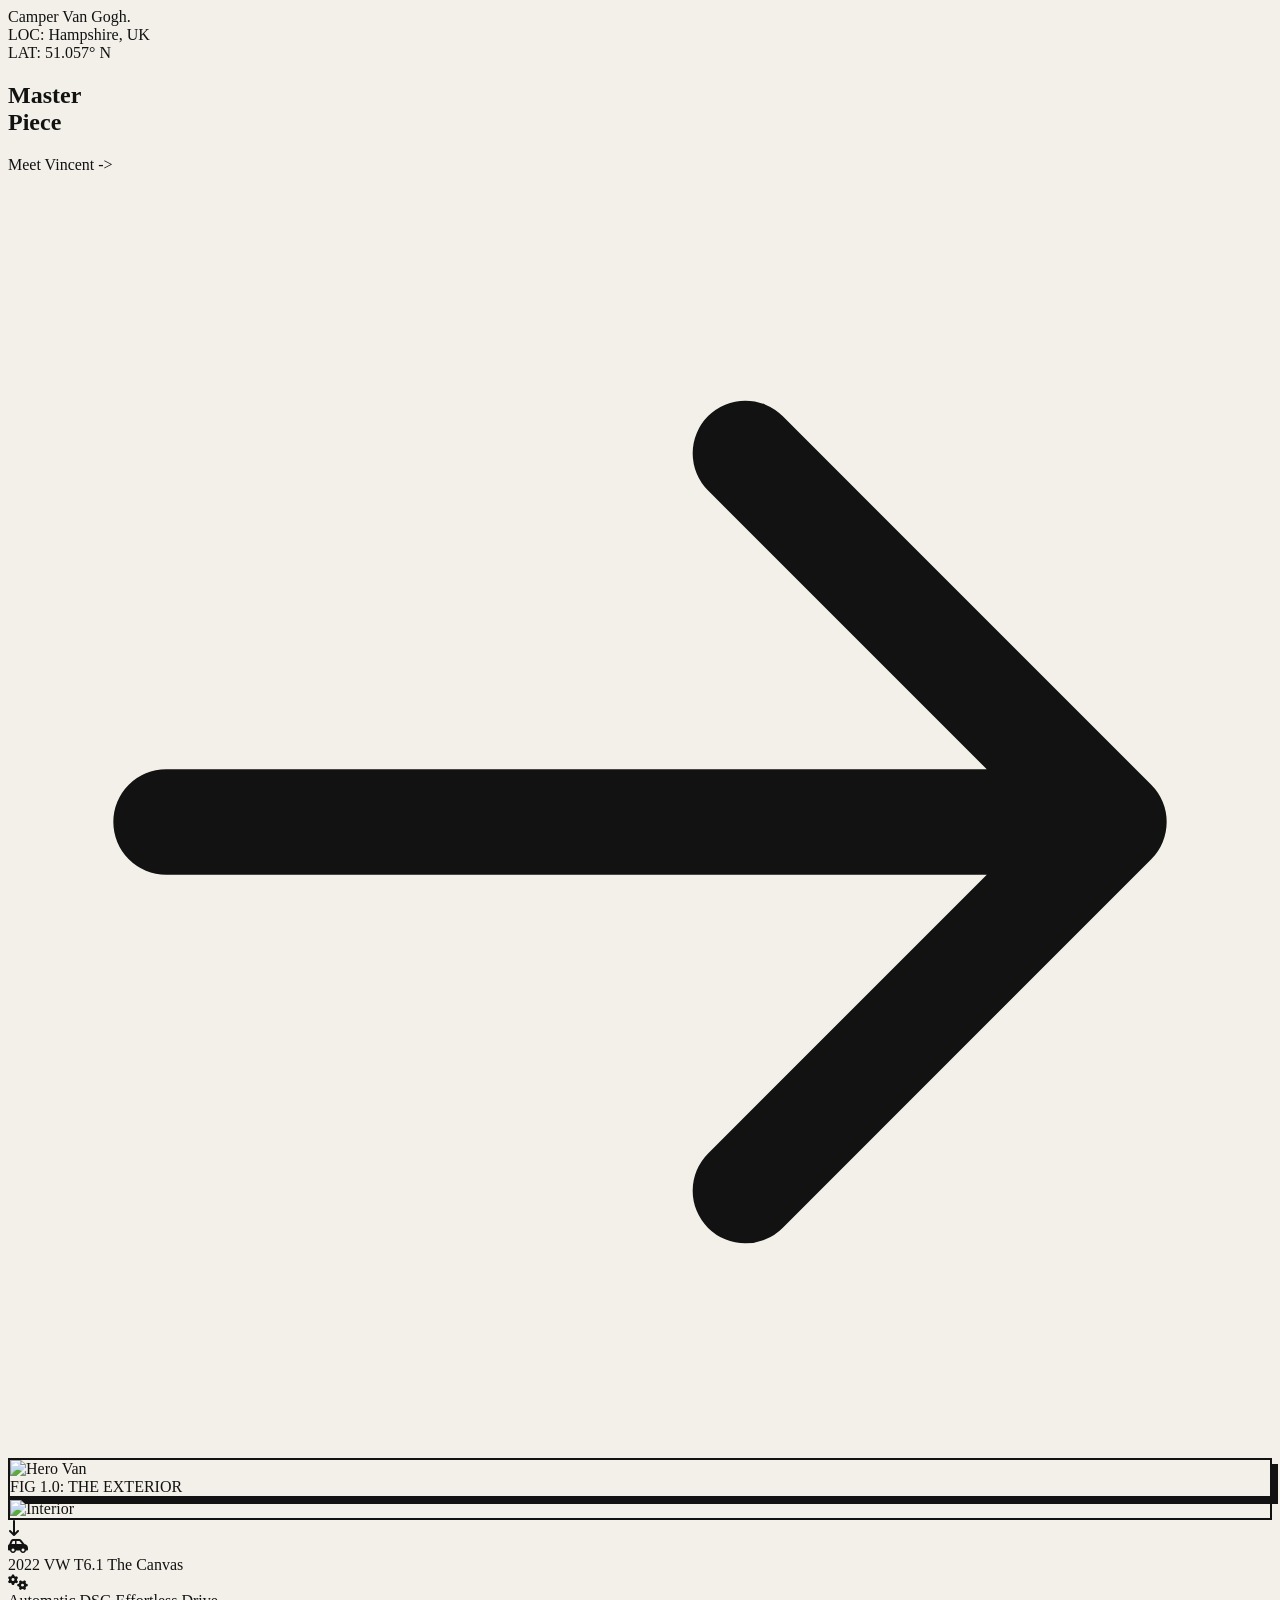
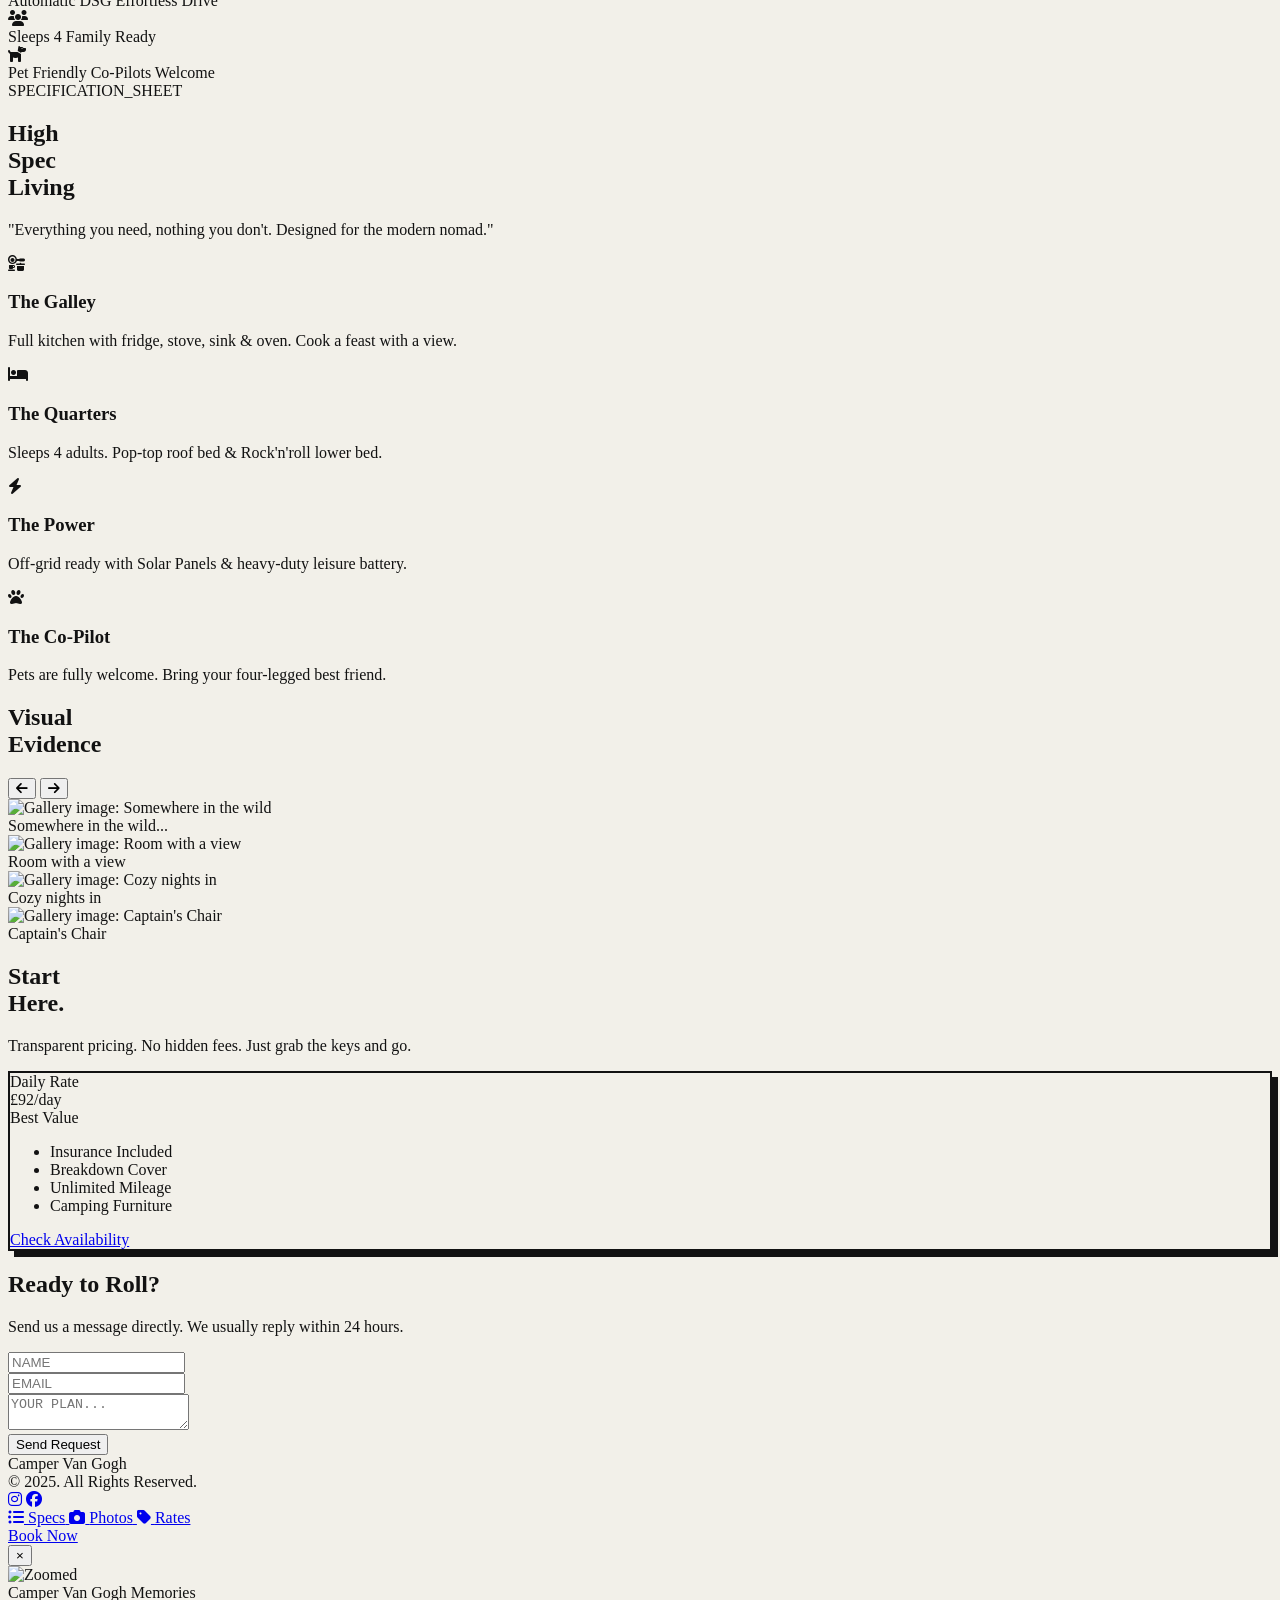
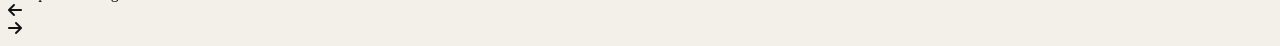
==== index.html @ c9d54426 "Add files via upload" ====
<!DOCTYPE html>
<html lang="en">

<head>
    <meta charset="UTF-8">
    <meta name="viewport" content="width=device-width, initial-scale=1.0">
    <title>Camper Van Gogh | The Art Journal</title>
    <meta name="description"
        content="Hire Vincent, a premium 2022 VW T6.1 Campervan. A masterpiece of engineering and design.">

    <!-- Security Headers -->
    <meta http-equiv="Content-Security-Policy"
        content="default-src 'self'; script-src 'self' 'unsafe-inline' https://cdn.tailwindcss.com https://formspree.io; style-src 'self' 'unsafe-inline' https://fonts.googleapis.com https://cdnjs.cloudflare.com; img-src 'self' https://res.cloudinary.com data:; font-src 'self' https://fonts.gstatic.com https://cdnjs.cloudflare.com; connect-src 'self' https://formspree.io;">
    <meta http-equiv="X-Frame-Options" content="DENY">
    <meta http-equiv="X-Content-Type-Options" content="nosniff">
    <meta http-equiv="X-XSS-Protection" content="1; mode=block">
    <meta name="referrer" content="strict-origin-when-cross-origin">

    <!-- Resource Hints for Performance -->
    <link rel="preconnect" href="https://fonts.googleapis.com">
    <link rel="preconnect" href="https://fonts.gstatic.com" crossorigin>
    <link rel="preconnect" href="https://cdnjs.cloudflare.com">
    <link rel="preconnect" href="https://res.cloudinary.com">
    <link rel="dns-prefetch" href="https://cdn.tailwindcss.com">

    <!-- Preload Critical Resources -->
    <link rel="preload" as="image"
        href="https://res.cloudinary.com/hqxyevlf6/image/upload/c_fill,f_auto,h_1080,q_auto,w_1080/ce2qm9hxq9v4eazoptfr.jpg">

    <!-- Tailwind CSS -->
    <script src="https://cdn.tailwindcss.com"></script>

    <!-- Font Awesome -->
    <link rel="stylesheet" href="https://cdnjs.cloudflare.com/ajax/libs/font-awesome/6.4.0/css/all.min.css">

    <!-- Google Fonts with display=swap for faster rendering -->
    <link
        href="https://fonts.googleapis.com/css2?family=Anton&family=Inter:wght@300;400;500;600&family=Caveat:wght@400;700&display=swap"
        rel="stylesheet">

    <script>
        tailwind.config = {
            theme: {
                extend: {
                    colors: {
                        'paper': '#F2F0E9',      /* Bone / Art Paper */
                        'ink': '#121212',        /* Deep Black */
                        'pop': '#FF5733',        /* Vibrant Orange/Red Accent */
                        'canvas': '#E6E2D6',     /* Darker Paper */
                    },
                    fontFamily: {
                        'headline': ['"Anton"', 'sans-serif'],
                        'body': ['"Inter"', 'sans-serif'],
                        'hand': ['"Caveat"', 'cursive'],
                    },
                    spacing: {
                        '128': '32rem',
                    },
                    rotate: {
                        '3': '3deg',
                        '-3': '-3deg',
                    }
                }
            }
        }
    </script>

    <style>
        body {
            background-color: #F2F0E9;
            color: #121212;
            cursor: crosshair;
            /* Artistic feel */
        }

        /* Brutalist Borders */
        .brutal-border {
            border: 2px solid #121212;
        }

        .brutal-border-t {
            border-top: 2px solid #121212;
        }

        .brutal-border-b {
            border-bottom: 2px solid #121212;
        }

        .brutal-border-r {
            border-right: 2px solid #121212;
        }

        /* Hard Shadows */
        .hard-shadow {
            box-shadow: 6px 6px 0px 0px #121212;
        }

        .hard-shadow-hover:hover {
            box-shadow: 2px 2px 0px 0px #121212;
            transform: translate(4px, 4px);
        }

        /* Hide Scrollbar but allow scrolling */
        .no-scrollbar::-webkit-scrollbar {
            display: none;
        }

        .no-scrollbar {
            -ms-overflow-style: none;
            scrollbar-width: none;
        }
    </style>
</head>

<body class="font-body selection:bg-pop selection:text-white pb-24 md:pb-0">

    <!-- Top Bar: Minimal Logo & Status -->
    <header
        class="fixed top-0 w-full z-40 px-6 py-4 flex justify-between items-center mix-blend-difference text-white pointer-events-none">
        <div class="font-headline uppercase tracking-widest text-xl pointer-events-auto">
            Camper Van Gogh<span class="text-pop">.</span>
        </div>
        <div class="font-mono text-xs hidden md:block opacity-60">
            LOC: Hampshire, UK <br>
            LAT: 51.057° N
        </div>
    </header>

    <!-- Main Wrapper for Content -->
    <main class="w-full relative">

        <!-- SECTION 1: The Collage Hero -->
        <section class="min-h-screen relative pt-24 px-4 md:px-12 flex flex-col justify-center overflow-hidden">

            <!-- Giant Typography Layer -->
            <h1
                class="font-headline text-[15vw] leading-[0.8] text-ink uppercase mix-blend-multiply z-10 pointer-events-none">
                Master<br>
                <span class="ml-[10vw]">Piece</span>
            </h1>

            <!-- Handwriting Annotation -->
            <div class="absolute top-[20%] right-[10%] z-30 transform rotate-6 hidden md:block">
                <p class="font-hand text-3xl text-pop font-bold"> Meet Vincent -> </p>
                <svg class="w-12 h-12 text-pop transform rotate-90" fill="none" stroke="currentColor"
                    viewBox="0 0 24 24">
                    <path stroke-linecap="round" stroke-linejoin="round" stroke-width="2" d="M14 5l7 7m0 0l-7 7m7-7H3">
                    </path>
                </svg>
            </div>

            <!-- Image Layer: Asymmetrical Collage -->
            <div
                class="absolute top-1/2 left-1/2 transform -translate-x-1/2 -translate-y-1/2 w-full max-w-6xl h-full z-0 flex items-center justify-center pointer-events-none">
                <!-- Main Cutout (Simulated) -->
                <div
                    class="relative w-[80vw] md:w-[40vw] aspect-[4/5] md:aspect-square bg-gray-200 brutal-border hard-shadow transform -rotate-3 transition duration-700 hover:rotate-0 hover:scale-105 pointer-events-auto">
                    <img src="https://res.cloudinary.com/hqxyevlf6/image/upload/c_fill,f_auto,h_1080,q_auto,w_1080/ce2qm9hxq9v4eazoptfr.jpg"
                        class="w-full h-full object-cover" alt="Hero Van" loading="eager">
                    <div class="absolute bottom-4 left-4 bg-white px-3 py-1 font-mono text-xs border border-black">FIG
                        1.0: THE EXTERIOR</div>
                </div>

                <!-- Secondary Image (Floating) -->
                <div
                    class="absolute bottom-[10%] right-[5%] w-48 md:w-64 aspect-video bg-gray-200 brutal-border transform rotate-6 hidden md:block pointer-events-auto hover:rotate-12 transition">
                    <img src="https://res.cloudinary.com/hqxyevlf6/image/upload/c_fill,f_auto,h_400,q_auto,w_600/vymhy8v9wbox8t9ludyy.jpg"
                        class="w-full h-full object-cover grayscale hover:grayscale-0 transition" alt="Interior"
                        loading="eager">
                </div>
            </div>

            <!-- Scroll Indicator -->
            <div class="absolute bottom-32 md:bottom-12 left-6 animate-bounce">
                <i class="fa-solid fa-arrow-down-long text-3xl"></i>
            </div>
        </section>

        <!-- NEW SECTION: Key Data Points (Static, Replacing Marquee) -->
        <section class="bg-canvas border-t-2 border-b-2 border-ink py-8 px-4 md:px-12">
            <div class="max-w-7xl mx-auto flex flex-wrap justify-between items-center gap-6">

                <div class="flex items-center gap-3">
                    <i class="fa-solid fa-car-side text-2xl text-pop"></i>
                    <div class="font-mono text-sm">
                        <span class="block font-bold">2022 VW T6.1</span>
                        <span class="text-xs text-gray-600">The Canvas</span>
                    </div>
                </div>

                <div class="flex items-center gap-3">
                    <i class="fa-solid fa-gears text-2xl text-pop"></i>
                    <div class="font-mono text-sm">
                        <span class="block font-bold">Automatic DSG</span>
                        <span class="text-xs text-gray-600">Effortless Drive</span>
                    </div>
                </div>

                <div class="flex items-center gap-3">
                    <i class="fa-solid fa-users text-2xl text-pop"></i>
                    <div class="font-mono text-sm">
                        <span class="block font-bold">Sleeps 4</span>
                        <span class="text-xs text-gray-600">Family Ready</span>
                    </div>
                </div>

                <div class="flex items-center gap-3">
                    <i class="fa-solid fa-dog text-2xl text-pop"></i>
                    <div class="font-mono text-sm">
                        <span class="block font-bold">Pet Friendly</span>
                        <span class="text-xs text-gray-600">Co-Pilots Welcome</span>
                    </div>
                </div>

            </div>
        </section>

        <!-- SECTION 3: The "Spec Sheet" (Grid Layout) -->
        <section id="specs" class="bg-paper py-20 px-4 md:px-12 border-b-2 border-ink">
            <div class="grid grid-cols-1 md:grid-cols-12 gap-0 md:gap-px bg-ink border-2 border-ink">

                <!-- Title Block -->
                <div class="col-span-1 md:col-span-4 bg-paper p-8 md:p-12 flex flex-col justify-between min-h-[400px]">
                    <div>
                        <span class="font-mono text-xs bg-ink text-white px-2 py-1">SPECIFICATION_SHEET</span>
                        <h2 class="font-headline text-6xl mt-6 uppercase leading-none">High<br>Spec<br>Living</h2>
                    </div>
                    <p class="font-hand text-2xl mt-8">"Everything you need, nothing you don't. Designed for the modern
                        nomad."</p>
                </div>

                <!-- Feature Grid -->
                <div class="col-span-1 md:col-span-8 bg-paper grid grid-cols-2 md:grid-cols-2">
                    <!-- Item -->
                    <div class="border-b md:border-b-0 md:border-r border-ink p-8 hover:bg-canvas transition group">
                        <i class="fa-solid fa-kitchen-set text-4xl mb-4 group-hover:text-pop transition"></i>
                        <h3 class="font-bold text-xl uppercase mb-2">The Galley</h3>
                        <p class="text-sm opacity-80 font-mono">Full kitchen with fridge, stove, sink & oven. Cook a
                            feast with a view.</p>
                    </div>
                    <!-- Item -->
                    <div class="border-b md:border-b-0 border-ink p-8 hover:bg-canvas transition group">
                        <i class="fa-solid fa-bed text-4xl mb-4 group-hover:text-pop transition"></i>
                        <h3 class="font-bold text-xl uppercase mb-2">The Quarters</h3>
                        <p class="text-sm opacity-80 font-mono">Sleeps 4 adults. Pop-top roof bed & Rock'n'roll lower
                            bed.</p>
                    </div>
                    <!-- Item -->
                    <div
                        class="border-b md:border-b-0 md:border-t md:border-r border-ink p-8 hover:bg-canvas transition group">
                        <i class="fa-solid fa-bolt text-4xl mb-4 group-hover:text-pop transition"></i>
                        <h3 class="font-bold text-xl uppercase mb-2">The Power</h3>
                        <p class="text-sm opacity-80 font-mono">Off-grid ready with Solar Panels & heavy-duty leisure
                            battery.</p>
                    </div>
                    <!-- Item -->
                    <div class="md:border-t border-ink p-8 hover:bg-canvas transition group">
                        <i class="fa-solid fa-paw text-4xl mb-4 group-hover:text-pop transition"></i>
                        <h3 class="font-bold text-xl uppercase mb-2">The Co-Pilot</h3>
                        <p class="text-sm opacity-80 font-mono">Pets are fully welcome. Bring your four-legged best
                            friend.</p>
                    </div>
                </div>
            </div>
        </section>

        <!-- SECTION 4: The Gallery Strip -->
        <section id="gallery" class="py-20 overflow-hidden bg-canvas">
            <div class="px-6 mb-12 flex items-end justify-between">
                <h2 class="font-headline text-5xl md:text-7xl uppercase text-ink">Visual<br>Evidence</h2>
                <div class="hidden md:flex gap-4">
                    <button id="scroll-left"
                        class="w-12 h-12 border-2 border-ink flex items-center justify-center hover:bg-ink hover:text-white transition"><i
                            class="fa-solid fa-arrow-left"></i></button>
                    <button id="scroll-right"
                        class="w-12 h-12 border-2 border-ink flex items-center justify-center hover:bg-ink hover:text-white transition"><i
                            class="fa-solid fa-arrow-right"></i></button>
                </div>
            </div>

            <!-- Horizontal Scroll Container -->
            <div id="gallery-track"
                class="flex gap-8 px-6 md:px-12 overflow-x-auto no-scrollbar pb-12 snap-x snap-mandatory">

                <!-- Polaroid 1 -->
                <div class="flex-shrink-0 snap-center relative group cursor-pointer" onclick="openLightbox(0)"
                    role="button" tabindex="0"
                    onkeydown="if(event.key === 'Enter' || event.key === ' ') openLightbox(0)">
                    <div
                        class="w-[300px] md:w-[400px] bg-white p-4 pb-12 shadow-xl transform -rotate-2 group-hover:rotate-0 transition duration-300 border border-gray-200">
                        <div class="w-full aspect-[4/3] bg-gray-100 overflow-hidden mb-4 border border-black">
                            <img src="https://res.cloudinary.com/hqxyevlf6/image/upload/c_fill,f_auto,h_600,q_auto,w_800/ayjr1cqkmhumsmsaqkpr.jpg"
                                class="w-full h-full object-cover gallery-img" data-index="0" loading="lazy"
                                alt="Gallery image: Somewhere in the wild">
                        </div>
                        <div class="font-hand text-2xl text-ink">Somewhere in the wild...</div>
                        <!-- Tape Effect -->
                        <div
                            class="absolute -top-3 left-1/2 -translate-x-1/2 w-32 h-8 bg-yellow-100 opacity-80 rotate-1 shadow-sm">
                        </div>
                    </div>
                </div>

                <!-- Polaroid 2 -->
                <div class="flex-shrink-0 snap-center relative group cursor-pointer" onclick="openLightbox(1)"
                    role="button" tabindex="0"
                    onkeydown="if(event.key === 'Enter' || event.key === ' ') openLightbox(1)">
                    <div
                        class="w-[300px] md:w-[400px] bg-white p-4 pb-12 shadow-xl transform rotate-1 group-hover:rotate-0 transition duration-300 border border-gray-200">
                        <div class="w-full aspect-[4/3] bg-gray-100 overflow-hidden mb-4 border border-black">
                            <img src="https://res.cloudinary.com/hqxyevlf6/image/upload/c_fill,f_auto,h_600,q_auto,w_800/tvtojdnj3kclqrteqmxa.jpg"
                                class="w-full h-full object-cover gallery-img" data-index="1" loading="lazy"
                                alt="Gallery image: Room with a view">
                        </div>
                        <div class="font-hand text-2xl text-ink">Room with a view</div>
                        <!-- Tape Effect -->
                        <div
                            class="absolute -top-3 left-1/2 -translate-x-1/2 w-32 h-8 bg-yellow-100 opacity-80 -rotate-2 shadow-sm">
                        </div>
                    </div>
                </div>

                <!-- Polaroid 3 -->
                <div class="flex-shrink-0 snap-center relative group cursor-pointer" onclick="openLightbox(2)"
                    role="button" tabindex="0"
                    onkeydown="if(event.key === 'Enter' || event.key === ' ') openLightbox(2)">
                    <div
                        class="w-[300px] md:w-[400px] bg-white p-4 pb-12 shadow-xl transform -rotate-3 group-hover:rotate-0 transition duration-300 border border-gray-200">
                        <div class="w-full aspect-[4/3] bg-gray-100 overflow-hidden mb-4 border border-black">
                            <img src="https://res.cloudinary.com/hqxyevlf6/image/upload/c_fill,f_auto,h_600,q_auto,w_800/ge39omnrfj2z84smc4qe.jpg"
                                class="w-full h-full object-cover gallery-img" data-index="2" loading="lazy"
                                alt="Gallery image: Cozy nights in">
                        </div>
                        <div class="font-hand text-2xl text-ink">Cozy nights in</div>
                        <!-- Tape Effect -->
                        <div
                            class="absolute -top-3 left-1/2 -translate-x-1/2 w-32 h-8 bg-yellow-100 opacity-80 rotate-1 shadow-sm">
                        </div>
                    </div>
                </div>

                <!-- Polaroid 4 -->
                <div class="flex-shrink-0 snap-center relative group cursor-pointer" onclick="openLightbox(3)"
                    role="button" tabindex="0"
                    onkeydown="if(event.key === 'Enter' || event.key === ' ') openLightbox(3)">
                    <div
                        class="w-[300px] md:w-[400px] bg-white p-4 pb-12 shadow-xl transform rotate-2 group-hover:rotate-0 transition duration-300 border border-gray-200">
                        <div class="w-full aspect-[4/3] bg-gray-100 overflow-hidden mb-4 border border-black">
                            <img src="https://res.cloudinary.com/hqxyevlf6/image/upload/c_fill,f_auto,h_600,q_auto,w_800/uwl6c0um558crscxpsw5.jpg"
                                class="w-full h-full object-cover gallery-img" data-index="3" loading="lazy"
                                alt="Gallery image: Captain's Chair">
                        </div>
                        <div class="font-hand text-2xl text-ink">Captain's Chair</div>
                        <!-- Tape Effect -->
                        <div
                            class="absolute -top-3 left-1/2 -translate-x-1/2 w-32 h-8 bg-yellow-100 opacity-80 -rotate-1 shadow-sm">
                        </div>
                    </div>
                </div>
            </div>
        </section>

        <!-- SECTION 5: Brutalist Pricing -->
        <section id="rates" class="py-20 px-4 md:px-12 bg-pop text-white relative">
            <!-- Background Pattern -->
            <div class="absolute inset-0 opacity-10"
                style="background-image: radial-gradient(#000 1px, transparent 1px); background-size: 20px 20px;"></div>

            <div class="relative z-10 grid grid-cols-1 md:grid-cols-2 gap-12 items-center">
                <div>
                    <h2 class="font-headline text-8xl leading-none mb-6">Start<br>Here.</h2>
                    <p class="text-xl md:text-2xl font-bold max-w-md">Transparent pricing. No hidden fees. Just grab the
                        keys and go.</p>
                </div>

                <div class="bg-paper text-ink p-8 brutal-border hard-shadow transform -rotate-1">
                    <div class="flex justify-between items-start border-b-2 border-ink pb-6 mb-6">
                        <div>
                            <div class="uppercase font-bold tracking-widest text-xs mb-1">Daily Rate</div>
                            <div class="font-headline text-6xl">£92<span
                                    class="text-lg font-body font-normal text-gray-500">/day</span></div>
                        </div>
                        <div class="bg-pop text-white px-3 py-1 font-bold text-xs uppercase transform rotate-3">Best
                            Value</div>
                    </div>

                    <ul class="space-y-4 font-mono text-sm mb-8">
                        <li class="flex items-center gap-3">
                            <div class="w-4 h-4 bg-ink"></div> Insurance Included
                        </li>
                        <li class="flex items-center gap-3">
                            <div class="w-4 h-4 bg-ink"></div> Breakdown Cover
                        </li>
                        <li class="flex items-center gap-3">
                            <div class="w-4 h-4 bg-ink"></div> Unlimited Mileage
                        </li>
                        <li class="flex items-center gap-3">
                            <div class="w-4 h-4 bg-ink"></div> Camping Furniture
                        </li>
                    </ul>

                    <a href="booking.html"
                        class="block w-full bg-ink text-white text-center py-4 font-bold uppercase tracking-widest hover:bg-pop transition border-2 border-ink">Check
                        Availability</a>
                </div>
            </div>
        </section>

        <!-- SECTION 6: Contact Footer -->
        <footer id="contact" class="bg-ink text-white pt-20 pb-32 px-4 md:px-12">
            <div class="flex flex-col md:flex-row justify-between gap-12">
                <div class="max-w-xl">
                    <h2 class="font-headline text-5xl mb-6">Ready to Roll?</h2>
                    <p class="font-mono text-gray-400 mb-8">Send us a message directly. We usually reply within 24
                        hours.</p>

                    <form action="https://formspree.io/f/mkojwddd" method="POST" class="space-y-4">
                        <div class="grid grid-cols-2 gap-4">
                            <div>
                                <label for="contact-name" class="sr-only">Name</label>
                                <input id="contact-name" type="text" name="name" placeholder="NAME"
                                    class="w-full bg-transparent border-b border-gray-600 py-3 focus:outline-none focus:border-pop transition font-mono">
                            </div>
                            <div>
                                <label for="contact-email" class="sr-only">Email</label>
                                <input id="contact-email" type="email" name="email" placeholder="EMAIL"
                                    class="w-full bg-transparent border-b border-gray-600 py-3 focus:outline-none focus:border-pop transition font-mono">
                            </div>
                        </div>
                        <div>
                            <label for="contact-message" class="sr-only">Message</label>
                            <textarea id="contact-message" name="message" rows="2" placeholder="YOUR PLAN..."
                                class="w-full bg-transparent border-b border-gray-600 py-3 focus:outline-none focus:border-pop transition font-mono"></textarea>
                        </div>

                        <!-- Honeypot for spam protection -->
                        <input type="text" name="_gotcha" style="display:none" tabindex="-1" autocomplete="off">

                        <button type="submit"
                            class="mt-4 px-8 py-3 border border-white hover:bg-white hover:text-ink transition uppercase font-bold text-sm tracking-widest">Send
                            Request</button>
                    </form>
                </div>

                <div class="text-right flex flex-col justify-end">
                    <div class="font-headline text-2xl mb-2">Camper Van Gogh</div>
                    <div class="font-mono text-xs text-gray-500">© 2025. All Rights Reserved.</div>
                    <div class="flex justify-end gap-4 mt-4 text-2xl">
                        <a href="https://www.instagram.com/camper.van.gogh/?igsh=ZmthdWhucmFqYzR5&utm_source=qr"
                            class="hover:text-pop transition"><i class="fa-brands fa-instagram"></i></a>
                        <a href="https://www.instagram.com/camper.van.gogh/?igsh=ZmthdWhucmFqYzR5&utm_source=qr"
                            class="hover:text-pop transition"><i class="fa-brands fa-facebook"></i></a>
                    </div>
                </div>
            </div>
        </footer>

    </main>

    <!-- Bottom Navigation Bar (Dock Style) -->
    <nav
        class="fixed bottom-0 left-0 w-full z-50 px-4 pb-4 pt-4 bg-gradient-to-t from-paper via-paper to-transparent md:bg-none">
        <div
            class="max-w-4xl mx-auto bg-ink text-white rounded-full px-2 py-2 flex justify-between items-center shadow-2xl border border-gray-800">
            <!-- Nav Items -->
            <div class="flex gap-1">
                <a href="#specs"
                    class="px-5 py-3 rounded-full hover:bg-white/10 transition text-sm font-bold uppercase tracking-wider flex items-center gap-2">
                    <i class="fa-solid fa-list-ul text-pop"></i> <span class="hidden sm:inline">Specs</span>
                </a>
                <a href="gallery.html"
                    class="px-5 py-3 rounded-full hover:bg-white/10 transition text-sm font-bold uppercase tracking-wider flex items-center gap-2">
                    <i class="fa-solid fa-camera text-pop"></i> <span class="hidden sm:inline">Photos</span>
                </a>
                <a href="#rates"
                    class="px-5 py-3 rounded-full hover:bg-white/10 transition text-sm font-bold uppercase tracking-wider flex items-center gap-2">
                    <i class="fa-solid fa-tag text-pop"></i> <span class="hidden sm:inline">Rates</span>
                </a>
            </div>

            <!-- CTA -->
            <a href="booking.html"
                class="bg-white text-ink px-6 py-3 rounded-full font-bold uppercase text-sm hover:bg-pop hover:text-white transition shadow-lg transform hover:-translate-y-1">
                Book Now
            </a>
        </div>
    </nav>

    <!-- Lightbox Modal -->
    <div id="lightbox-modal"
        class="fixed inset-0 z-[100] hidden items-center justify-center bg-paper/95 p-4 transition-all opacity-0">
        <button id="lightbox-close"
            class="absolute top-6 right-6 text-ink text-5xl hover:text-pop transition font-headline z-50">&times;</button>

        <div class="relative max-w-5xl w-full p-4 bg-white shadow-2xl border-4 border-ink transform rotate-1">
            <img id="lightbox-img" src="" alt="Zoomed"
                class="w-full h-auto max-h-[80vh] object-contain border border-gray-200">
            <div class="absolute -bottom-12 left-0 w-full text-center font-hand text-3xl text-ink">Camper Van Gogh
                Memories</div>
        </div>

        <!-- Navigation Areas (Invisible but clickable) -->
        <div class="absolute inset-y-0 left-0 w-1/4 cursor-pointer z-10 flex items-center justify-start pl-4 group"
            onclick="prevImage(event)">
            <div class="bg-ink text-white p-4 rounded-full opacity-0 group-hover:opacity-100 transition"><i
                    class="fa-solid fa-arrow-left"></i></div>
        </div>
        <div class="absolute inset-y-0 right-0 w-1/4 cursor-pointer z-10 flex items-center justify-end pr-4 group"
            onclick="nextImage(event)">
            <div class="bg-ink text-white p-4 rounded-full opacity-0 group-hover:opacity-100 transition"><i
                    class="fa-solid fa-arrow-right"></i></div>
        </div>
    </div>

    <script>
        // --- Gallery Horizontal Scroll Buttons ---
        const galleryTrack = document.getElementById('gallery-track');
        document.getElementById('scroll-left').addEventListener('click', () => {
            galleryTrack.scrollBy({ left: -400, behavior: 'smooth' });
        });
        document.getElementById('scroll-right').addEventListener('click', () => {
            galleryTrack.scrollBy({ left: 400, behavior: 'smooth' });
        });

        // --- Lightbox Logic ---
        const modal = document.getElementById('lightbox-modal');
        const modalImg = document.getElementById('lightbox-img');
        const galleryImgs = document.querySelectorAll('.gallery-img');
        let currentIndex = 0;

        function openLightbox(index) {
            currentIndex = index;
            modalImg.src = galleryImgs[index].src;
            modal.classList.remove('hidden');
            setTimeout(() => modal.classList.remove('opacity-0'), 10);
            document.body.style.overflow = 'hidden';
        }

        function closeLightbox(e) {
            if (e) e.stopPropagation();
            modal.classList.add('opacity-0');
            setTimeout(() => {
                modal.classList.add('hidden');
                document.body.style.overflow = '';
            }, 300);
        }

        function nextImage(e) { if (e) e.stopPropagation(); currentIndex = (currentIndex + 1) % galleryImgs.length; modalImg.src = galleryImgs[currentIndex].src; }
        function prevImage(e) { if (e) e.stopPropagation(); currentIndex = (currentIndex - 1 + galleryImgs.length) % galleryImgs.length; modalImg.src = galleryImgs[currentIndex].src; }

        // Attach global functions for HTML onclick attributes
        window.openLightbox = openLightbox;
        window.nextImage = nextImage;
        window.prevImage = prevImage;

        document.getElementById('lightbox-close').addEventListener('click', closeLightbox);

        // Keyboard Nav
        document.addEventListener('keydown', (e) => {
            if (modal.classList.contains('hidden')) return;
            if (e.key === 'Escape') closeLightbox();
            if (e.key === 'ArrowRight') nextImage();
            if (e.key === 'ArrowLeft') prevImage();
        });
    </script>
</body>

</html>
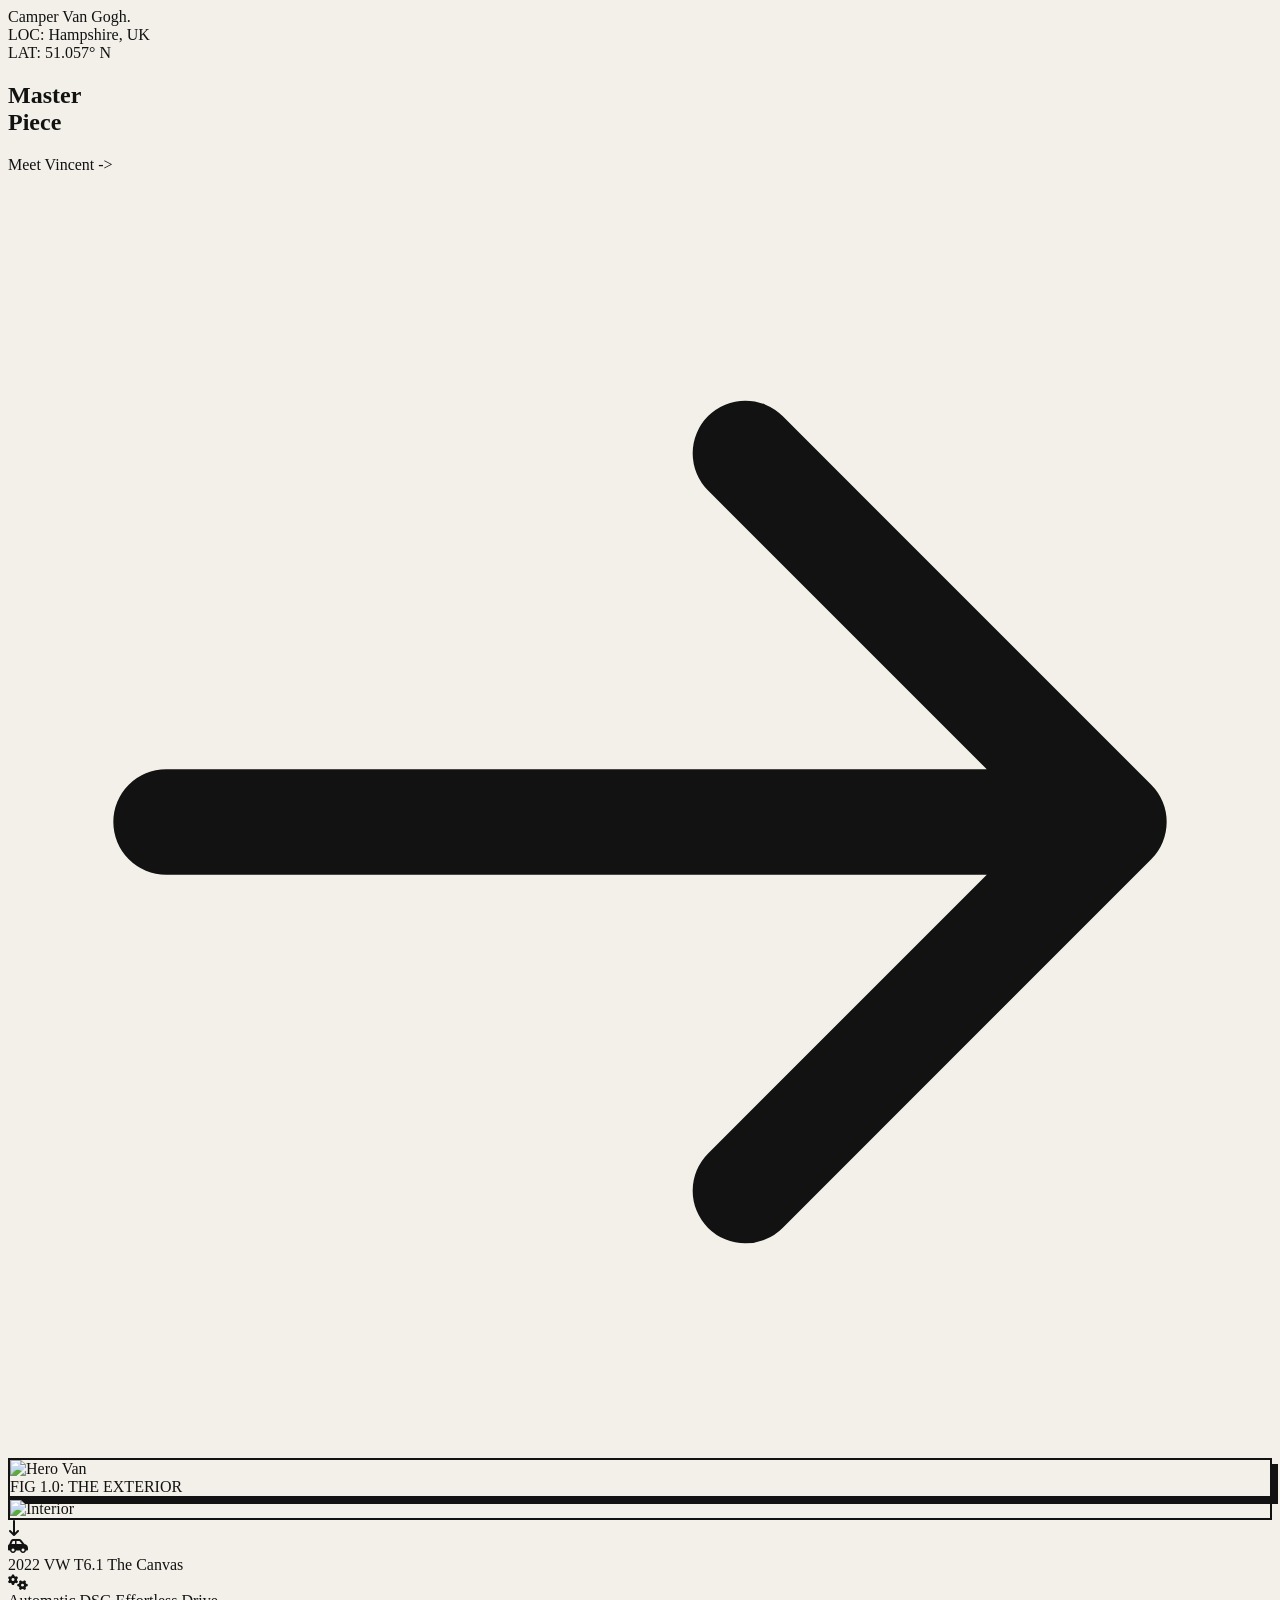
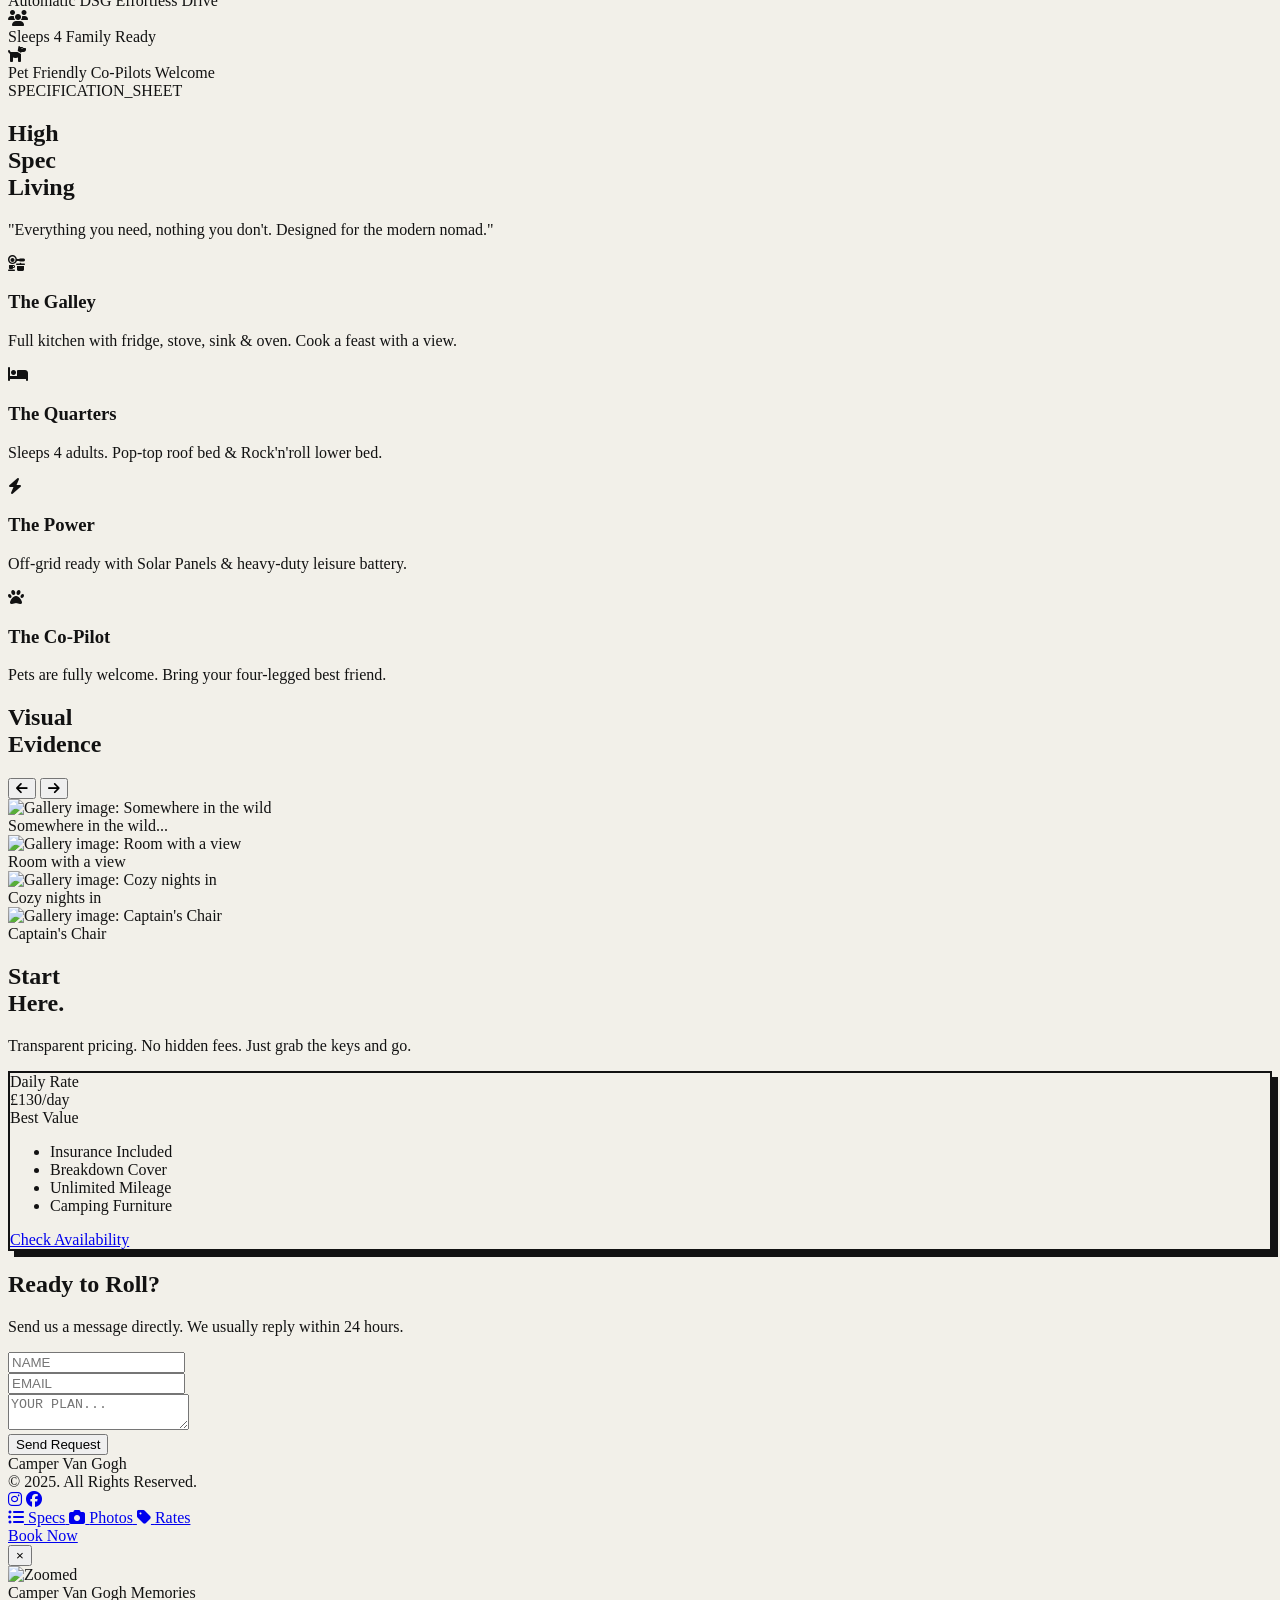
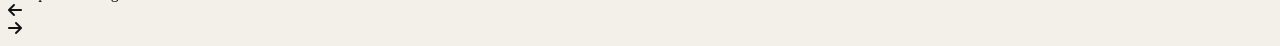
==== commit 2bf7c997: "Add files via upload" ====
--- a/index.html
+++ b/index.html
@@ -377,7 +377,7 @@
                     <div class="flex justify-between items-start border-b-2 border-ink pb-6 mb-6">
                         <div>
                             <div class="uppercase font-bold tracking-widest text-xs mb-1">Daily Rate</div>
-                            <div class="font-headline text-6xl">£92<span
+                            <div class="font-headline text-6xl">£130<span
                                     class="text-lg font-body font-normal text-gray-500">/day</span></div>
                         </div>
                         <div class="bg-pop text-white px-3 py-1 font-bold text-xs uppercase transform rotate-3">Best
@@ -563,6 +563,7 @@
             if (e.key === 'ArrowLeft') prevImage();
         });
     </script>
+    <script src="whatsapp-widget.js"></script>
 </body>
 
 </html>
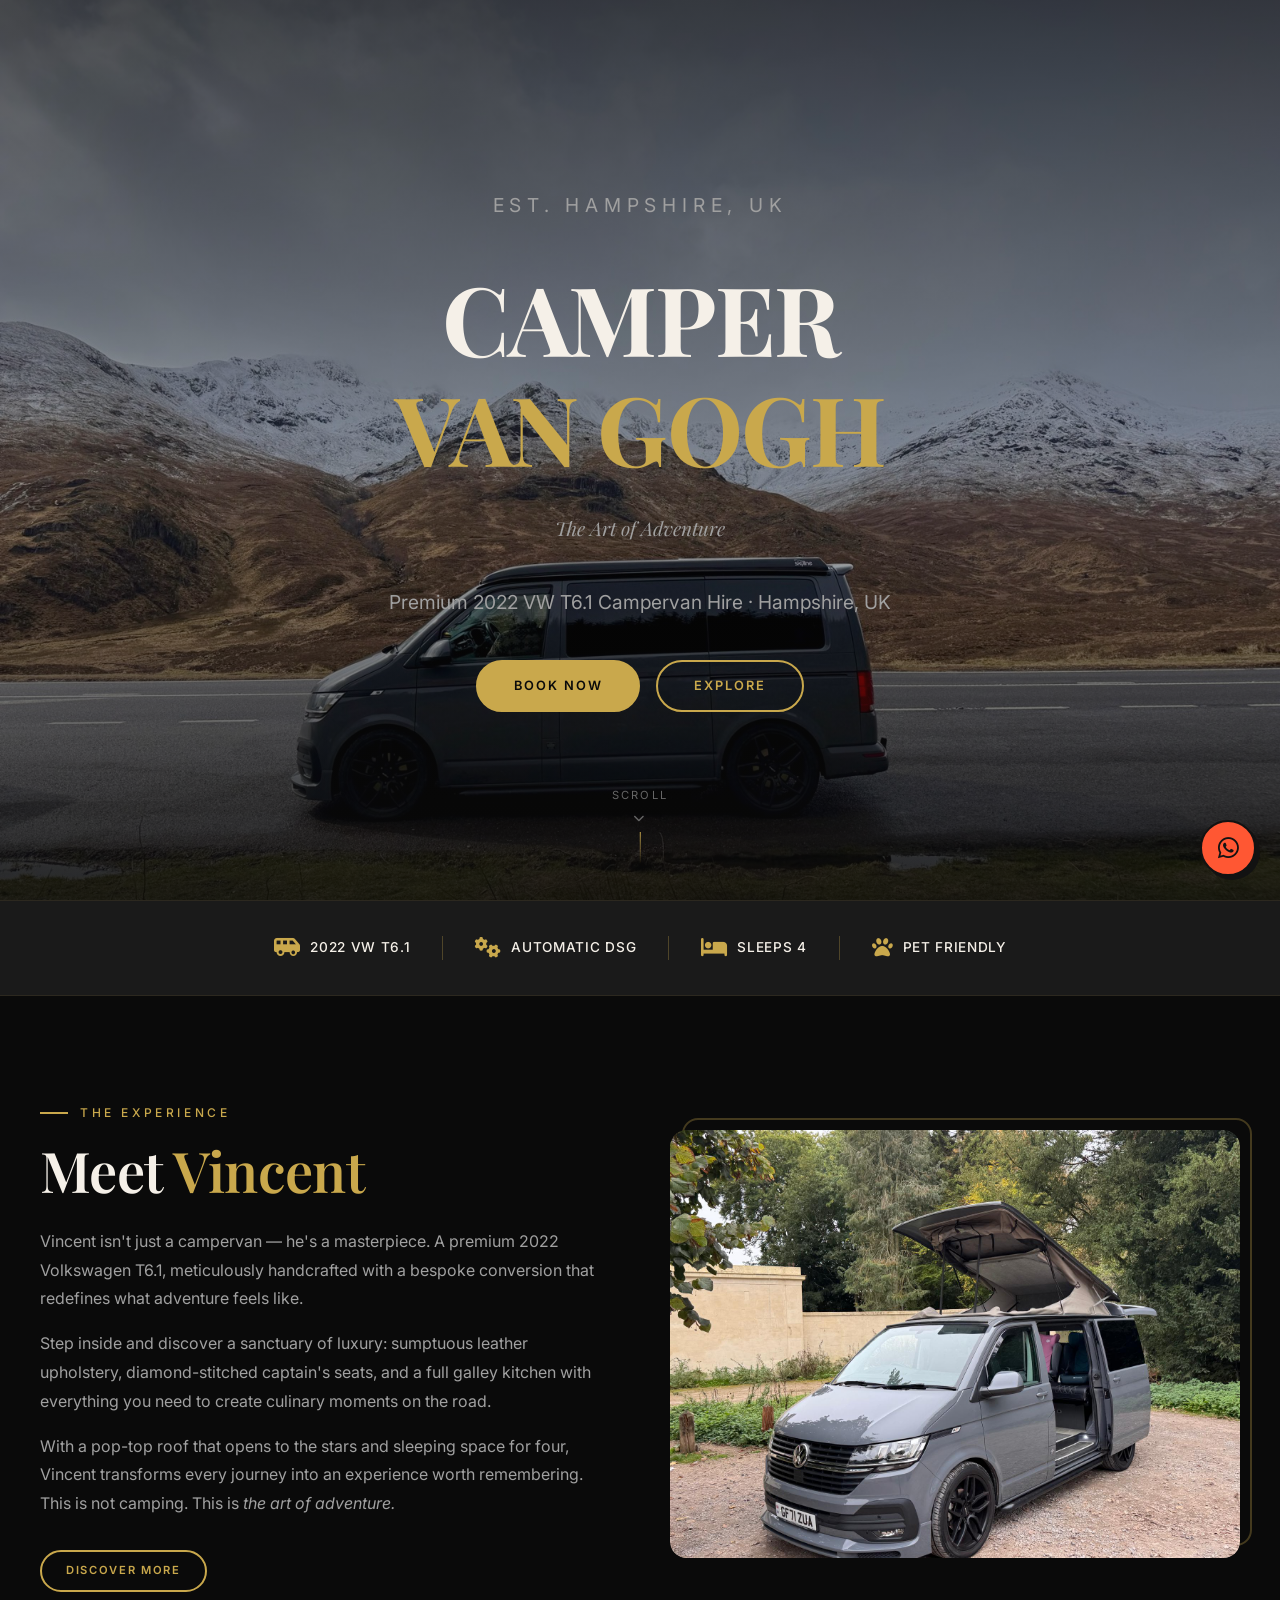
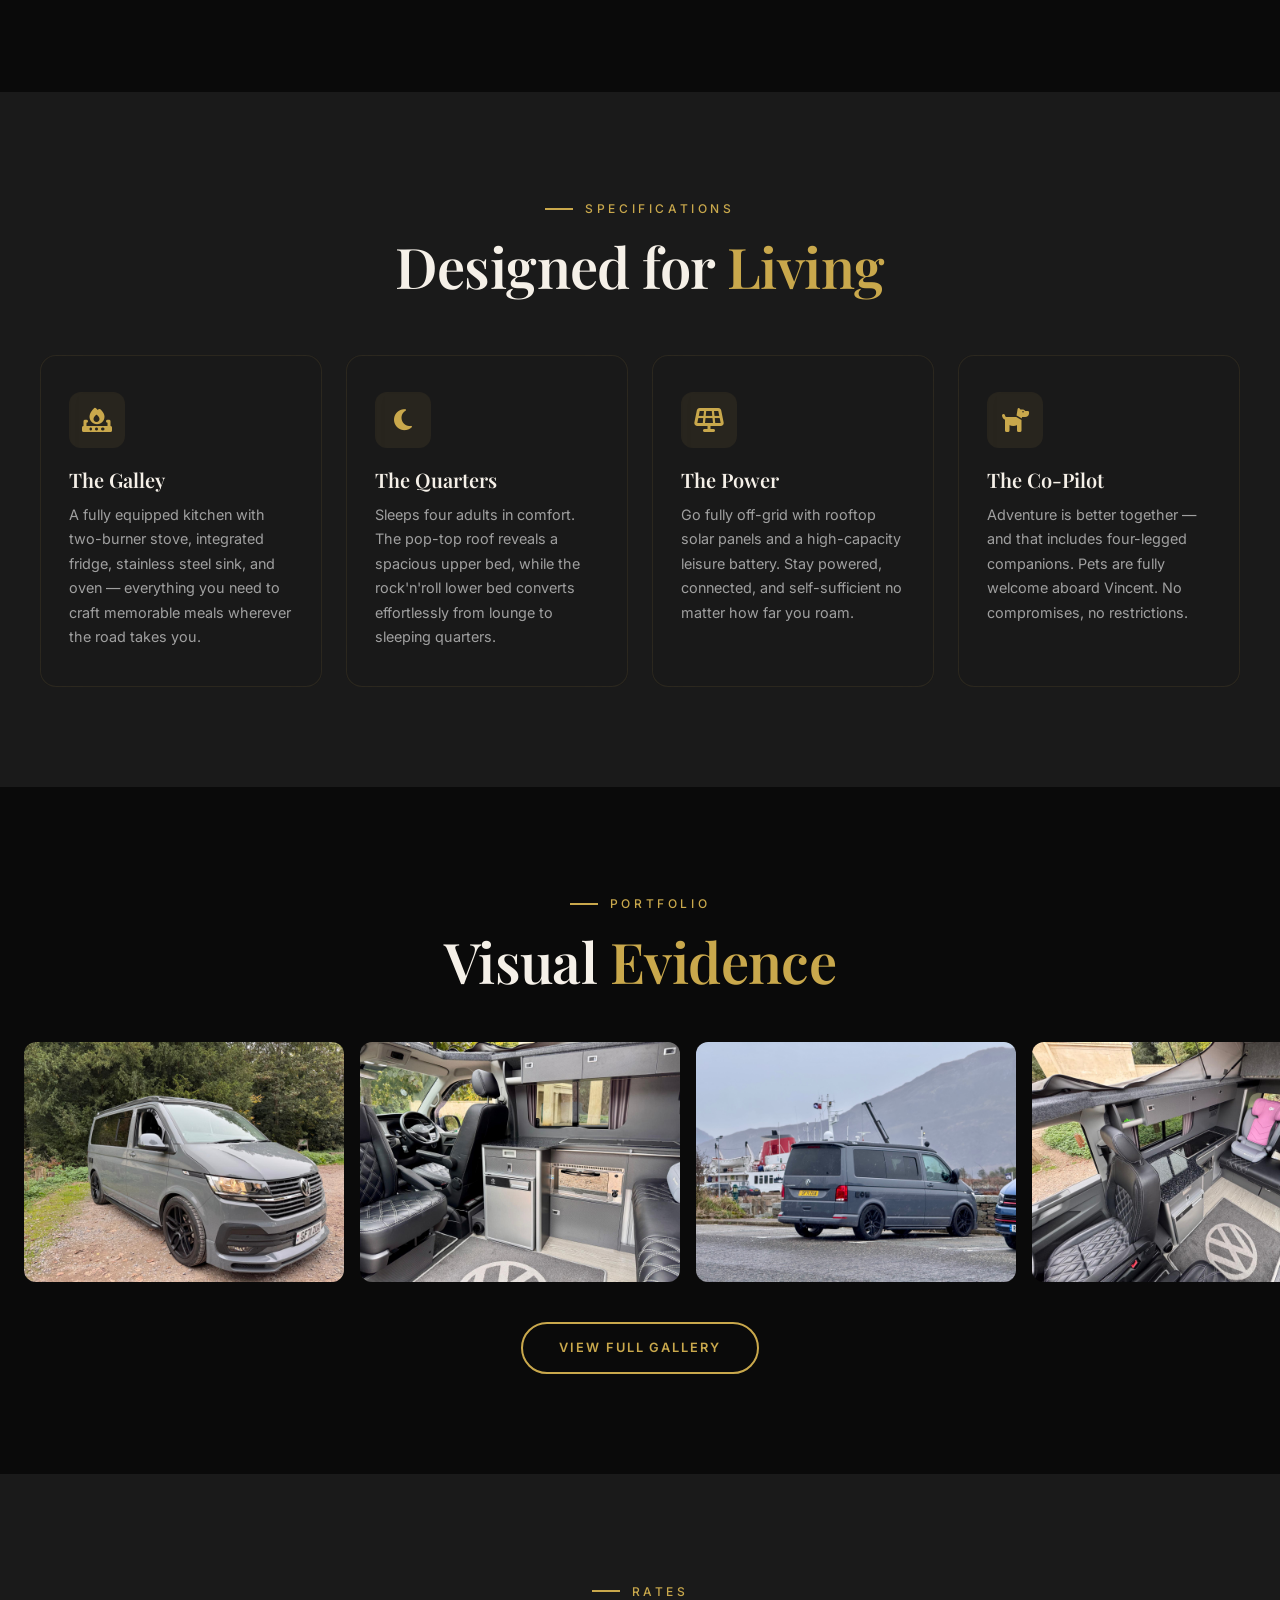
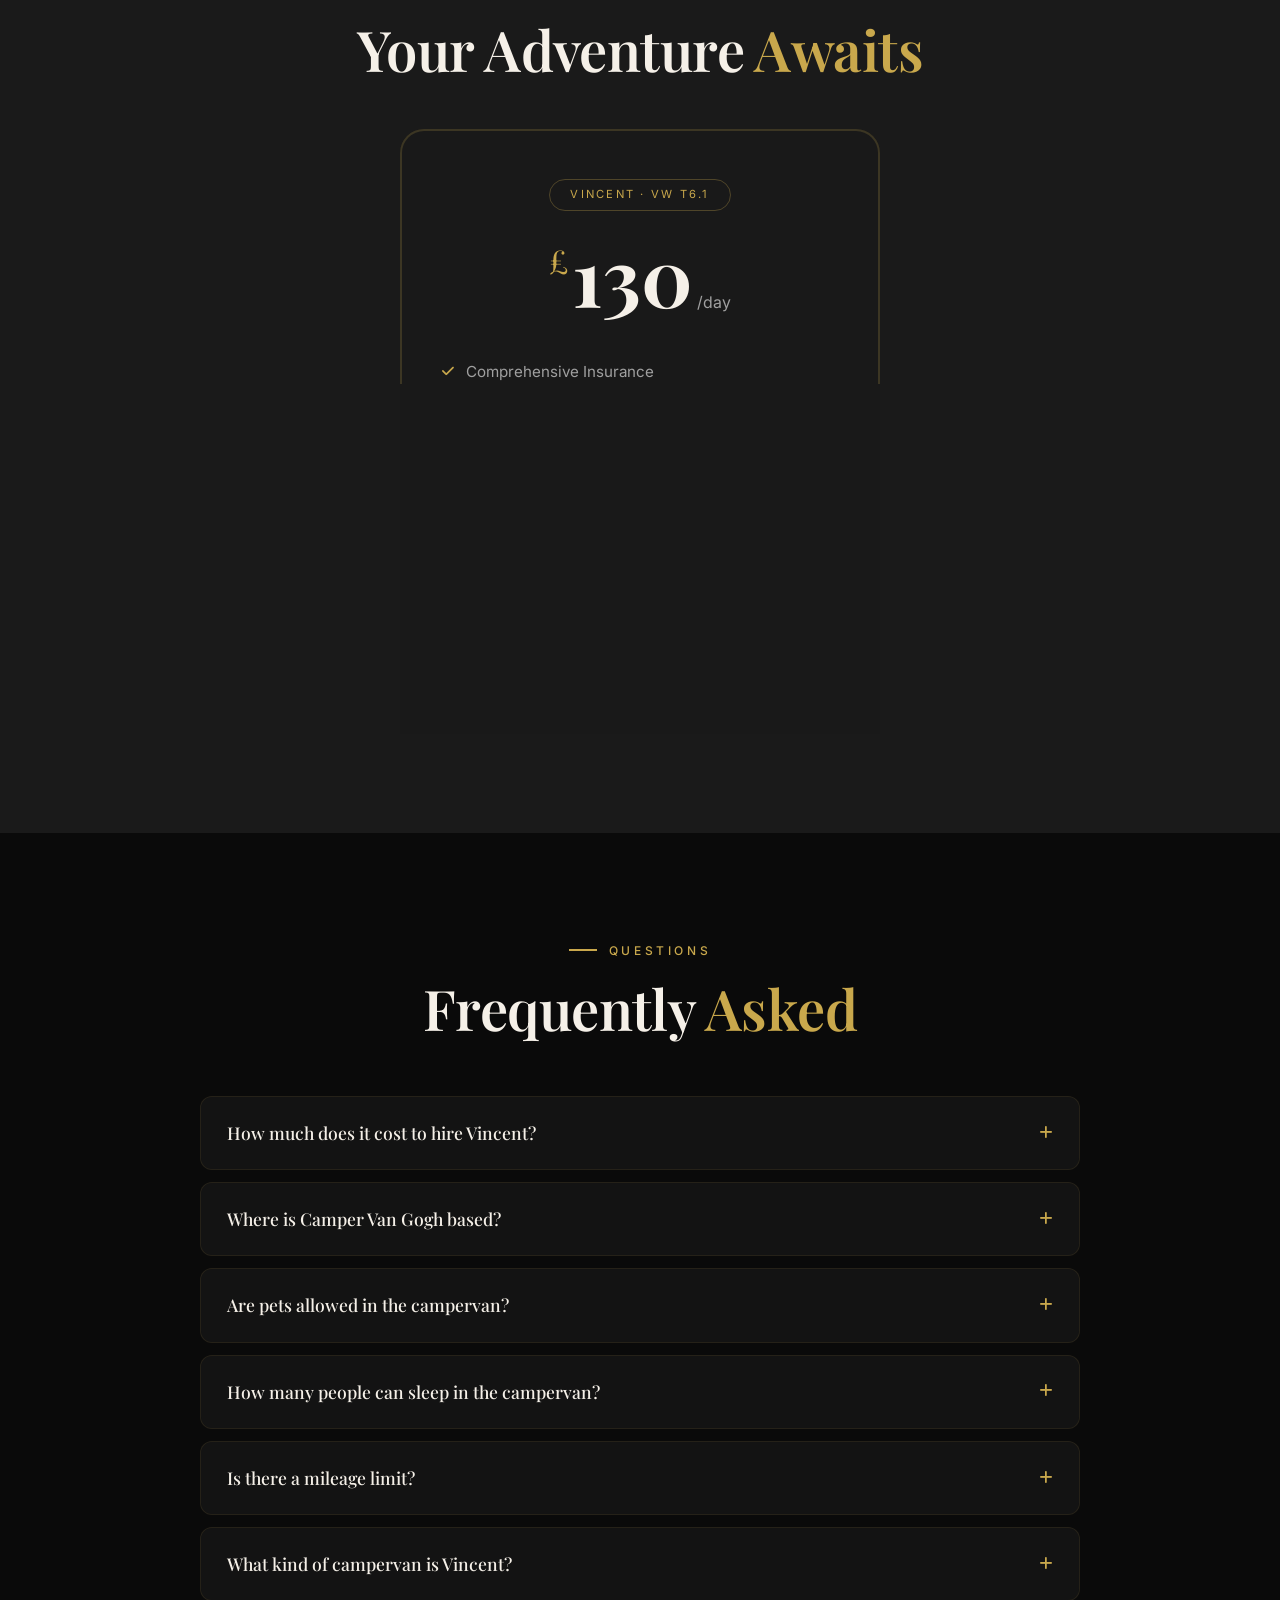
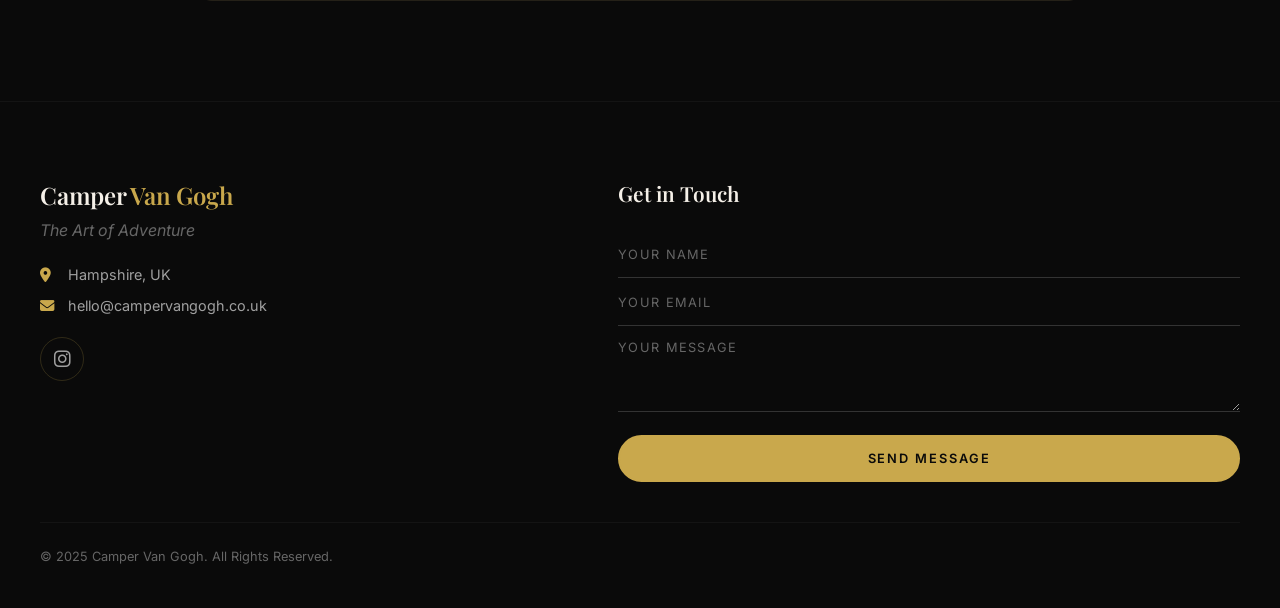
==== commit d4e7a43d: "Add files via upload" ====
--- a/index.html
+++ b/index.html
@@ -1,569 +1,1052 @@
 <!DOCTYPE html>
 <html lang="en">
-
 <head>
     <meta charset="UTF-8">
     <meta name="viewport" content="width=device-width, initial-scale=1.0">
-    <title>Camper Van Gogh | The Art Journal</title>
-    <meta name="description"
-        content="Hire Vincent, a premium 2022 VW T6.1 Campervan. A masterpiece of engineering and design.">
-
-    <!-- Security Headers -->
-    <meta http-equiv="Content-Security-Policy"
-        content="default-src 'self'; script-src 'self' 'unsafe-inline' https://cdn.tailwindcss.com https://formspree.io; style-src 'self' 'unsafe-inline' https://fonts.googleapis.com https://cdnjs.cloudflare.com; img-src 'self' https://res.cloudinary.com data:; font-src 'self' https://fonts.gstatic.com https://cdnjs.cloudflare.com; connect-src 'self' https://formspree.io;">
-    <meta http-equiv="X-Frame-Options" content="DENY">
-    <meta http-equiv="X-Content-Type-Options" content="nosniff">
-    <meta http-equiv="X-XSS-Protection" content="1; mode=block">
-    <meta name="referrer" content="strict-origin-when-cross-origin">
-
-    <!-- Resource Hints for Performance -->
+    <meta name="theme-color" content="#0a0a0a">
+
+    <title>Campervan Hire Hampshire UK | VW T6.1 from £130/day | Camper Van Gogh</title>
+    <meta name="description" content="Hire Vincent, a premium 2022 VW T6.1 campervan from Hampshire, UK. Sleeps 4, pet friendly, automatic DSG, pop-top roof, full kitchen. From £130/day with insurance and unlimited mileage.">
+    <meta name="keywords" content="campervan hire Hampshire, VW T6.1 hire UK, luxury campervan rental, pet friendly campervan, pop top campervan hire, VW California alternative, Scotland road trip campervan, weekend campervan hire UK">
+    <meta name="author" content="Camper Van Gogh">
+    <link rel="canonical" href="https://campervangogh.com/">
+
+    <!-- Open Graph / Facebook -->
+    <meta property="og:type" content="website">
+    <meta property="og:site_name" content="Camper Van Gogh">
+    <meta property="og:locale" content="en_GB">
+    <meta property="og:url" content="https://campervangogh.com/">
+    <meta property="og:title" content="Camper Van Gogh — Premium VW T6.1 Campervan Hire, Hampshire UK">
+    <meta property="og:description" content="Vincent, a hand-converted 2022 VW T6.1. Sleeps 4, pet friendly, pop-top roof. From £130/day with insurance & unlimited mileage.">
+    <meta property="og:image" content="https://campervangogh.com/gallery/exterior/scotland-15.jpg">
+    <meta property="og:image:width" content="1600">
+    <meta property="og:image:height" content="1200">
+    <meta property="og:image:alt" content="Camper Van Gogh — VW T6.1 campervan against snow-capped Scottish mountains">
+
+    <!-- Twitter Card -->
+    <meta name="twitter:card" content="summary_large_image">
+    <meta name="twitter:title" content="Camper Van Gogh — Premium VW T6.1 Campervan Hire">
+    <meta name="twitter:description" content="Hampshire-based luxury campervan hire from £130/day. Sleeps 4, pet friendly, unlimited mileage.">
+    <meta name="twitter:image" content="https://campervangogh.com/gallery/exterior/scotland-15.jpg">
+
+    <!-- Robots -->
+    <meta name="robots" content="index, follow, max-image-preview:large">
+
     <link rel="preconnect" href="https://fonts.googleapis.com">
     <link rel="preconnect" href="https://fonts.gstatic.com" crossorigin>
-    <link rel="preconnect" href="https://cdnjs.cloudflare.com">
-    <link rel="preconnect" href="https://res.cloudinary.com">
-    <link rel="dns-prefetch" href="https://cdn.tailwindcss.com">
-
-    <!-- Preload Critical Resources -->
-    <link rel="preload" as="image"
-        href="https://res.cloudinary.com/hqxyevlf6/image/upload/c_fill,f_auto,h_1080,q_auto,w_1080/ce2qm9hxq9v4eazoptfr.jpg">
-
-    <!-- Tailwind CSS -->
-    <script src="https://cdn.tailwindcss.com"></script>
-
-    <!-- Font Awesome -->
+    <link href="https://fonts.googleapis.com/css2?family=Playfair+Display:ital,wght@0,400;0,500;0,600;0,700;1,400;1,500&family=Inter:wght@300;400;500;600&display=swap" rel="stylesheet">
     <link rel="stylesheet" href="https://cdnjs.cloudflare.com/ajax/libs/font-awesome/6.4.0/css/all.min.css">
-
-    <!-- Google Fonts with display=swap for faster rendering -->
-    <link
-        href="https://fonts.googleapis.com/css2?family=Anton&family=Inter:wght@300;400;500;600&family=Caveat:wght@400;700&display=swap"
-        rel="stylesheet">
-
-    <script>
-        tailwind.config = {
-            theme: {
-                extend: {
-                    colors: {
-                        'paper': '#F2F0E9',      /* Bone / Art Paper */
-                        'ink': '#121212',        /* Deep Black */
-                        'pop': '#FF5733',        /* Vibrant Orange/Red Accent */
-                        'canvas': '#E6E2D6',     /* Darker Paper */
-                    },
-                    fontFamily: {
-                        'headline': ['"Anton"', 'sans-serif'],
-                        'body': ['"Inter"', 'sans-serif'],
-                        'hand': ['"Caveat"', 'cursive'],
-                    },
-                    spacing: {
-                        '128': '32rem',
-                    },
-                    rotate: {
-                        '3': '3deg',
-                        '-3': '-3deg',
-                    }
-                }
-            }
-        }
-    </script>
+    <link rel="stylesheet" href="styles.css">
 
     <style>
-        body {
-            background-color: #F2F0E9;
-            color: #121212;
-            cursor: crosshair;
-            /* Artistic feel */
-        }
-
-        /* Brutalist Borders */
-        .brutal-border {
-            border: 2px solid #121212;
-        }
-
-        .brutal-border-t {
-            border-top: 2px solid #121212;
-        }
-
-        .brutal-border-b {
-            border-bottom: 2px solid #121212;
-        }
-
-        .brutal-border-r {
-            border-right: 2px solid #121212;
-        }
-
-        /* Hard Shadows */
-        .hard-shadow {
-            box-shadow: 6px 6px 0px 0px #121212;
-        }
-
-        .hard-shadow-hover:hover {
-            box-shadow: 2px 2px 0px 0px #121212;
-            transform: translate(4px, 4px);
-        }
-
-        /* Hide Scrollbar but allow scrolling */
-        .no-scrollbar::-webkit-scrollbar {
-            display: none;
-        }
-
-        .no-scrollbar {
+        /* ── Page-specific: Hero, About, Features, Gallery, Pricing, Footer ── */
+        .gold { color: var(--accent-gold); }
+
+        /* Highlights bar */
+        .highlights {
+            background: var(--bg-secondary);
+            border-top: 1px solid rgba(201,168,76,0.1);
+            border-bottom: 1px solid rgba(201,168,76,0.1);
+            padding: 28px 24px;
+        }
+        .highlights-inner {
+            max-width: 1200px;
+            margin: 0 auto;
+            display: flex;
+            justify-content: center;
+            align-items: center;
+            flex-wrap: wrap;
+            gap: 16px;
+        }
+        .highlights-item {
+            display: flex;
+            align-items: center;
+            gap: 10px;
+            padding: 8px 16px;
+        }
+        .highlights-icon {
+            color: var(--accent-gold);
+            font-size: 1.3rem;
+        }
+        .highlights-label {
+            font-size: 0.85rem;
+            font-weight: 500;
+            letter-spacing: 0.05em;
+            text-transform: uppercase;
+        }
+        .highlights-divider {
+            width: 1px;
+            height: 24px;
+            background: var(--accent-gold);
+            opacity: 0.3;
+        }
+        @media (max-width: 640px) {
+            .highlights-divider { display: none; }
+            .highlights-inner { justify-content: space-around; }
+        }
+
+        /* Section eyebrow */
+        .section-eyebrow {
+            display: inline-flex;
+            align-items: center;
+            gap: 12px;
+            text-transform: uppercase;
+            letter-spacing: 0.3em;
+            font-size: 0.75rem;
+            font-weight: 500;
+            color: var(--accent-gold);
+            margin-bottom: 16px;
+        }
+        .section-eyebrow::before {
+            content: '';
+            display: inline-block;
+            width: 28px;
+            height: 2px;
+            background: var(--accent-gold);
+        }
+
+        /* About section */
+        .about {
+            padding: 100px 24px;
+            background: var(--bg-primary);
+        }
+        .about-container {
+            max-width: 1200px;
+            margin: 0 auto;
+            display: grid;
+            grid-template-columns: 1fr 1fr;
+            gap: 60px;
+            align-items: center;
+        }
+        @media (max-width: 900px) {
+            .about-container { grid-template-columns: 1fr; gap: 40px; }
+        }
+        .about-description {
+            margin: 24px 0 32px;
+        }
+        .about-description p {
+            margin-bottom: 16px;
+            line-height: 1.8;
+        }
+        .about-image-frame {
+            position: relative;
+            border-radius: var(--radius-lg);
+            overflow: hidden;
+        }
+        .about-image-frame img {
+            width: 100%;
+            height: auto;
+            border-radius: var(--radius-lg);
+            transition: transform 0.6s var(--ease-out-expo);
+        }
+        .about-image-frame:hover img {
+            transform: scale(1.03);
+        }
+        .about-image-accent {
+            position: absolute;
+            top: -12px;
+            right: -12px;
+            width: 100%;
+            height: 100%;
+            border: 2px solid var(--accent-gold);
+            border-radius: var(--radius-lg);
+            opacity: 0.3;
+            z-index: -1;
+        }
+        .about-image-wrap {
+            position: relative;
+        }
+
+        /* Features section */
+        .features {
+            padding: 100px 24px;
+            background: var(--bg-secondary);
+        }
+        .features-header {
+            text-align: center;
+            margin-bottom: 56px;
+        }
+        .features-grid {
+            max-width: 1200px;
+            margin: 0 auto;
+            display: grid;
+            grid-template-columns: repeat(4, 1fr);
+            gap: 24px;
+        }
+        @media (max-width: 1024px) { .features-grid { grid-template-columns: repeat(2, 1fr); } }
+        @media (max-width: 600px) { .features-grid { grid-template-columns: 1fr; } }
+
+        .feature-card {
+            background: rgba(26,26,26,0.7);
+            backdrop-filter: blur(20px);
+            -webkit-backdrop-filter: blur(20px);
+            border: 1px solid rgba(201,168,76,0.1);
+            border-radius: var(--radius-lg);
+            padding: 36px 28px;
+            transition: transform 0.35s var(--ease-out-expo), box-shadow 0.35s var(--ease-out-expo), border-color 0.35s;
+        }
+        .feature-card:hover {
+            transform: translateY(-8px);
+            box-shadow: 0 20px 50px rgba(0,0,0,0.3), 0 0 30px rgba(201,168,76,0.08);
+            border-color: rgba(201,168,76,0.25);
+        }
+        .feature-card-icon {
+            width: 56px;
+            height: 56px;
+            background: rgba(201,168,76,0.08);
+            border-radius: var(--radius-md);
+            display: flex;
+            align-items: center;
+            justify-content: center;
+            font-size: 1.5rem;
+            color: var(--accent-gold);
+            margin-bottom: 20px;
+        }
+        .feature-card-title {
+            font-family: var(--font-display);
+            font-size: 1.25rem;
+            margin-bottom: 12px;
+            color: var(--text-primary);
+        }
+        .feature-card-desc {
+            color: var(--text-secondary);
+            font-size: 0.9rem;
+            line-height: 1.7;
+        }
+
+        /* Gallery preview */
+        .gallery-section {
+            padding: 100px 0;
+            background: var(--bg-primary);
+            overflow: hidden;
+        }
+        .gallery-header {
+            text-align: center;
+            margin-bottom: 48px;
+            padding: 0 24px;
+        }
+        .gallery-strip {
+            overflow-x: auto;
+            cursor: grab;
             -ms-overflow-style: none;
             scrollbar-width: none;
         }
+        .gallery-strip::-webkit-scrollbar { display: none; }
+        .gallery-track {
+            display: flex;
+            gap: 16px;
+            padding: 0 24px;
+        }
+        .gallery-item {
+            flex-shrink: 0;
+            width: 320px;
+            height: 240px;
+            border-radius: var(--radius-md);
+            overflow: hidden;
+        }
+        @media (max-width: 640px) {
+            .gallery-item { width: 260px; height: 195px; }
+        }
+        .gallery-item img {
+            width: 100%;
+            height: 100%;
+            object-fit: cover;
+            transition: transform 0.5s var(--ease-out-expo);
+        }
+        .gallery-item:hover img {
+            transform: scale(1.08);
+        }
+        .gallery-cta {
+            text-align: center;
+            margin-top: 40px;
+        }
+
+        /* Pricing section */
+        .pricing {
+            padding: 100px 24px;
+            background: var(--bg-secondary);
+        }
+        .pricing-header {
+            text-align: center;
+            margin-bottom: 48px;
+        }
+        .pricing-card {
+            max-width: 480px;
+            margin: 0 auto;
+            background: rgba(26,26,26,0.7);
+            backdrop-filter: blur(20px);
+            border: 2px solid rgba(201,168,76,0.2);
+            border-radius: var(--radius-xl);
+            padding: 48px 40px;
+            text-align: center;
+        }
+        .pricing-badge {
+            display: inline-block;
+            font-size: 0.7rem;
+            text-transform: uppercase;
+            letter-spacing: 0.2em;
+            color: var(--accent-gold);
+            border: 1px solid rgba(201,168,76,0.3);
+            border-radius: var(--radius-full);
+            padding: 6px 20px;
+            margin-bottom: 24px;
+        }
+        .pricing-amount {
+            margin-bottom: 32px;
+        }
+        .pricing-currency {
+            font-family: var(--font-display);
+            font-size: 2rem;
+            color: var(--accent-gold);
+            vertical-align: top;
+        }
+        .pricing-number {
+            font-family: var(--font-display);
+            font-size: 5rem;
+            font-weight: 700;
+            color: var(--text-primary);
+            line-height: 1;
+        }
+        .pricing-period {
+            font-size: 1rem;
+            color: var(--text-secondary);
+        }
+        .pricing-includes {
+            text-align: left;
+            margin-bottom: 36px;
+        }
+        .pricing-includes li {
+            display: flex;
+            align-items: center;
+            gap: 12px;
+            padding: 12px 0;
+            border-bottom: 1px solid rgba(255,255,255,0.04);
+            color: var(--text-secondary);
+            font-size: 0.95rem;
+        }
+        .pricing-includes li i {
+            color: var(--accent-gold);
+            font-size: 0.85rem;
+        }
+        .pricing-deposit {
+            margin-top: 20px;
+            font-size: 0.8rem;
+            color: var(--text-muted);
+        }
+        .pricing-deposit i {
+            color: var(--accent-gold);
+            margin-right: 6px;
+        }
+
+        /* FAQ */
+        .faq {
+            padding: 100px 24px;
+            background: var(--bg-primary);
+        }
+        .faq-container {
+            max-width: 880px;
+            margin: 0 auto;
+        }
+        .faq-header {
+            text-align: center;
+            margin-bottom: 56px;
+        }
+        .faq-list {
+            display: flex;
+            flex-direction: column;
+            gap: 12px;
+        }
+        .faq-item {
+            background: rgba(26,26,26,0.6);
+            border: 1px solid rgba(201,168,76,0.1);
+            border-radius: var(--radius-md);
+            overflow: hidden;
+            transition: border-color 0.3s, background 0.3s;
+        }
+        .faq-item[open] {
+            border-color: rgba(201,168,76,0.3);
+            background: rgba(26,26,26,0.85);
+        }
+        .faq-item summary {
+            list-style: none;
+            cursor: pointer;
+            display: flex;
+            align-items: center;
+            justify-content: space-between;
+            gap: 16px;
+            padding: 22px 26px;
+            font-family: var(--font-display);
+            font-size: 1.1rem;
+            font-weight: 500;
+            color: var(--text-primary);
+            transition: color 0.3s;
+        }
+        .faq-item summary::-webkit-details-marker { display: none; }
+        .faq-item summary:hover { color: var(--accent-gold); }
+        .faq-item summary i {
+            color: var(--accent-gold);
+            font-size: 0.9rem;
+            transition: transform 0.3s;
+            flex-shrink: 0;
+        }
+        .faq-item[open] summary i { transform: rotate(45deg); }
+        .faq-item p {
+            padding: 0 26px 24px;
+            color: var(--text-secondary);
+            line-height: 1.75;
+            font-size: 0.95rem;
+        }
+        .faq-item p strong {
+            color: var(--text-primary);
+            font-weight: 600;
+        }
+        @media (max-width: 640px) {
+            .faq-item summary { font-size: 1rem; padding: 18px 20px; }
+            .faq-item p { padding: 0 20px 20px; font-size: 0.9rem; }
+        }
+
+        /* Footer */
+        .footer {
+            padding: 80px 24px 40px;
+            background: var(--bg-primary);
+            border-top: 1px solid rgba(255,255,255,0.04);
+        }
+        .footer-container {
+            max-width: 1200px;
+            margin: 0 auto;
+            display: grid;
+            grid-template-columns: 1fr 1.2fr;
+            gap: 60px;
+        }
+        @media (max-width: 768px) {
+            .footer-container { grid-template-columns: 1fr; }
+        }
+        .footer-brand {
+            font-family: var(--font-display);
+            font-size: 1.5rem;
+            margin-bottom: 8px;
+            color: var(--text-primary);
+        }
+        .footer-tagline {
+            font-style: italic;
+            color: var(--text-muted);
+            margin-bottom: 20px;
+        }
+        .footer-details p {
+            color: var(--text-secondary);
+            font-size: 0.9rem;
+            margin-bottom: 8px;
+        }
+        .footer-details i {
+            color: var(--accent-gold);
+            margin-right: 8px;
+            width: 16px;
+        }
+        .footer-social {
+            margin-top: 20px;
+            display: flex;
+            gap: 16px;
+        }
+        .footer-social a {
+            width: 44px;
+            height: 44px;
+            border-radius: 50%;
+            border: 1px solid rgba(201,168,76,0.2);
+            display: flex;
+            align-items: center;
+            justify-content: center;
+            font-size: 1.2rem;
+            color: var(--text-secondary);
+            transition: all 0.3s;
+        }
+        .footer-social a:hover {
+            color: var(--accent-gold);
+            border-color: var(--accent-gold);
+            background: rgba(201,168,76,0.08);
+        }
+        .footer-form-title {
+            font-family: var(--font-display);
+            font-size: 1.3rem;
+            margin-bottom: 24px;
+            color: var(--text-primary);
+        }
+        .footer-form input,
+        .footer-form textarea {
+            width: 100%;
+            background: transparent;
+            border: none;
+            border-bottom: 1px solid #333;
+            padding: 14px 0;
+            font-size: 0.95rem;
+            color: var(--text-primary);
+            transition: border-color 0.3s;
+        }
+        .footer-form input:focus,
+        .footer-form textarea:focus {
+            border-bottom-color: var(--accent-gold);
+        }
+        .footer-form input::placeholder,
+        .footer-form textarea::placeholder {
+            color: var(--text-muted);
+            text-transform: uppercase;
+            letter-spacing: 0.1em;
+            font-size: 0.8rem;
+        }
+        .footer-form .form-group {
+            margin-bottom: 0;
+        }
+        .footer-bottom {
+            max-width: 1200px;
+            margin: 40px auto 0;
+            padding-top: 24px;
+            border-top: 1px solid rgba(255,255,255,0.04);
+            text-align: center;
+        }
+        .footer-bottom p {
+            color: var(--text-muted);
+            font-size: 0.8rem;
+        }
+
+        /* Dock nav */
+        .dock {
+            position: fixed;
+            bottom: 24px;
+            left: 50%;
+            transform: translateX(-50%) translateY(100px);
+            z-index: 1000;
+            display: flex;
+            align-items: center;
+            gap: 6px;
+            padding: 8px 12px;
+            border-radius: var(--radius-full);
+            background: rgba(20,20,20,0.9);
+            backdrop-filter: blur(24px);
+            -webkit-backdrop-filter: blur(24px);
+            border: 1px solid rgba(201,168,76,0.12);
+            box-shadow: 0 8px 32px rgba(0,0,0,0.5);
+            transition: transform 0.5s var(--ease-out-expo), opacity 0.5s;
+            opacity: 0;
+        }
+        .dock.active {
+            transform: translateX(-50%) translateY(0);
+            opacity: 1;
+        }
+        .dock-inner {
+            display: flex;
+            align-items: center;
+            gap: 4px;
+        }
+        .dock-link {
+            display: flex;
+            align-items: center;
+            gap: 6px;
+            padding: 10px 16px;
+            font-size: 0.78rem;
+            font-weight: 500;
+            text-transform: uppercase;
+            letter-spacing: 0.08em;
+            color: var(--text-primary);
+            border-radius: var(--radius-full);
+            transition: all 0.25s;
+            white-space: nowrap;
+        }
+        .dock-link:hover, .dock-link--active {
+            color: var(--accent-gold);
+            background: rgba(201,168,76,0.08);
+        }
+        .dock-link i {
+            font-size: 0.9rem;
+        }
+        .dock-cta {
+            display: flex;
+            align-items: center;
+            gap: 6px;
+            background: var(--accent-gold);
+            color: var(--bg-primary) !important;
+            font-weight: 600;
+            padding: 10px 22px;
+            border-radius: var(--radius-full);
+            font-size: 0.78rem;
+            text-transform: uppercase;
+            letter-spacing: 0.08em;
+            transition: all 0.3s;
+        }
+        .dock-cta:hover {
+            background: var(--accent-gold-light);
+            color: var(--bg-primary) !important;
+            box-shadow: 0 0 30px rgba(201,168,76,0.2);
+        }
+        @media (max-width: 768px) {
+            .dock { bottom: 16px; left: 16px; right: 16px; transform: translateX(0) translateY(100px); }
+            .dock.active { transform: translateX(0) translateY(0); }
+            .dock-link span { display: none; }
+            .dock-link { padding: 10px 12px; }
+        }
+
+        /* btn full width */
+        .btn-full { width: 100%; }
+
+        /* Hero scroll indicator */
+        .hero-scroll-indicator {
+            position: absolute;
+            bottom: 36px;
+            left: 50%;
+            transform: translateX(-50%);
+            z-index: 3;
+            display: flex;
+            flex-direction: column;
+            align-items: center;
+            gap: 8px;
+            color: var(--text-muted);
+            font-size: 0.7rem;
+            text-transform: uppercase;
+            letter-spacing: 0.2em;
+            animation: bounce 2s infinite;
+        }
+        .hero-scroll-indicator::after {
+            content: '';
+            width: 1px;
+            height: 32px;
+            background: linear-gradient(to bottom, var(--accent-gold), transparent);
+        }
+
+        /* Hero specifics */
+        .hero-parallax {
+            position: absolute;
+            inset: 0;
+            background-size: cover;
+            background-position: center 68%;
+            z-index: 0;
+        }
+        /* Keep the van in frame on narrow viewports */
+        @media (max-aspect-ratio: 1/1) {
+            .hero-parallax { background-position: center 72%; }
+        }
+        @media (max-aspect-ratio: 3/4) {
+            .hero-parallax { background-position: center 78%; }
+        }
+        .hero-overlay {
+            position: absolute;
+            inset: 0;
+            background: linear-gradient(to bottom, rgba(10,10,10,0.72) 0%, rgba(10,10,10,0.4) 40%, rgba(10,10,10,0.3) 60%, rgba(10,10,10,0.85) 100%);
+            z-index: 1;
+        }
+        .hero-content {
+            position: relative;
+            z-index: 2;
+            text-align: center;
+            padding: 24px;
+            max-width: 900px;
+        }
+        .hero-eyebrow {
+            font-size: 0.8rem;
+            text-transform: uppercase;
+            letter-spacing: 0.3em;
+            color: var(--text-muted);
+            margin-bottom: 20px;
+        }
+        .hero-title {
+            margin-bottom: 20px;
+        }
+        .hero-title-line {
+            display: block;
+        }
+        .hero-title-line--gold {
+            color: var(--accent-gold);
+        }
+        .hero-subtitle {
+            font-family: var(--font-display);
+            font-size: 1.4rem;
+            font-style: italic;
+            color: var(--text-secondary);
+            margin-bottom: 8px;
+        }
+        .hero-tagline {
+            font-size: 0.9rem;
+            color: var(--text-muted);
+            margin-bottom: 36px;
+        }
+        .hero-actions {
+            display: flex;
+            gap: 16px;
+            justify-content: center;
+            flex-wrap: wrap;
+        }
     </style>
+
+    <!-- Structured Data: Business + Vehicle Offer + FAQ -->
+    <script type="application/ld+json">
+    {
+      "@context": "https://schema.org",
+      "@graph": [
+        {
+          "@type": "AutoRental",
+          "@id": "https://campervangogh.com/#business",
+          "name": "Camper Van Gogh",
+          "description": "Premium campervan hire from Hampshire, UK. A hand-converted 2022 VW T6.1 campervan that sleeps 4, with pop-top roof, full galley kitchen, and pet-friendly policy.",
+          "url": "https://campervangogh.com/",
+          "image": "https://campervangogh.com/gallery/exterior/scotland-15.jpg",
+          "telephone": "",
+          "email": "hello@campervangogh.co.uk",
+          "priceRange": "££",
+          "address": {
+            "@type": "PostalAddress",
+            "addressRegion": "Hampshire",
+            "addressCountry": "GB"
+          },
+          "areaServed": {
+            "@type": "Country",
+            "name": "United Kingdom"
+          },
+          "sameAs": [
+            "https://www.instagram.com/camper.van.gogh/"
+          ]
+        },
+        {
+          "@type": "Product",
+          "@id": "https://campervangogh.com/#vincent",
+          "name": "Vincent — 2022 VW T6.1 Campervan",
+          "description": "Hand-converted 2022 Volkswagen Transporter T6.1 campervan. Automatic DSG, pop-top roof sleeping 4 adults, full galley kitchen with two-burner stove, fridge and oven, leather captain's seats, rock'n'roll bed, solar panels and leisure battery, pet friendly.",
+          "image": [
+            "https://campervangogh.com/gallery/exterior/scotland-15.jpg",
+            "https://campervangogh.com/gallery/exterior/campervan-09.jpg",
+            "https://campervangogh.com/gallery/exterior/scotland-20.jpg"
+          ],
+          "brand": {
+            "@type": "Brand",
+            "name": "Volkswagen"
+          },
+          "model": "Transporter T6.1",
+          "vehicleModelDate": "2022",
+          "category": "Campervan",
+          "offers": {
+            "@type": "Offer",
+            "url": "https://campervangogh.com/booking.html",
+            "priceCurrency": "GBP",
+            "price": "130",
+            "priceSpecification": {
+              "@type": "UnitPriceSpecification",
+              "price": "130",
+              "priceCurrency": "GBP",
+              "unitText": "DAY"
+            },
+            "availability": "https://schema.org/InStock",
+            "seller": {
+              "@id": "https://campervangogh.com/#business"
+            }
+          }
+        },
+        {
+          "@type": "FAQPage",
+          "@id": "https://campervangogh.com/#faq",
+          "mainEntity": [
+            {
+              "@type": "Question",
+              "name": "How much does it cost to hire Vincent?",
+              "acceptedAnswer": {
+                "@type": "Answer",
+                "text": "Hire is £130 per day with a refundable £750 security deposit. Comprehensive insurance, 24/7 breakdown cover, unlimited mileage and camping furniture are all included."
+              }
+            },
+            {
+              "@type": "Question",
+              "name": "Where is Camper Van Gogh based?",
+              "acceptedAnswer": {
+                "@type": "Answer",
+                "text": "We are based in Hampshire, UK. Vincent is collected from and returned to our Hampshire location."
+              }
+            },
+            {
+              "@type": "Question",
+              "name": "Are pets allowed in the campervan?",
+              "acceptedAnswer": {
+                "@type": "Answer",
+                "text": "Yes — pets are fully welcome. Adventure is better together, and that includes four-legged co-pilots. There are no extra fees or restrictions for bringing your dog."
+              }
+            },
+            {
+              "@type": "Question",
+              "name": "How many people can sleep in the campervan?",
+              "acceptedAnswer": {
+                "@type": "Answer",
+                "text": "Vincent sleeps four adults. The pop-top roof opens to reveal a spacious upper bed, and the rock'n'roll lower bed converts from lounge seating to a second double bed."
+              }
+            },
+            {
+              "@type": "Question",
+              "name": "Is there a mileage limit?",
+              "acceptedAnswer": {
+                "@type": "Answer",
+                "text": "No. Unlimited mileage is included in the daily rate, so you are free to take Vincent as far as you'd like — including Scotland, Wales, or anywhere in the UK."
+              }
+            },
+            {
+              "@type": "Question",
+              "name": "What's included in the daily rate?",
+              "acceptedAnswer": {
+                "@type": "Answer",
+                "text": "Comprehensive insurance, 24/7 UK breakdown cover, unlimited mileage, and a full set of camping furniture (table, chairs, awning where applicable)."
+              }
+            },
+            {
+              "@type": "Question",
+              "name": "What kind of campervan is Vincent?",
+              "acceptedAnswer": {
+                "@type": "Answer",
+                "text": "Vincent is a 2022 Volkswagen Transporter T6.1 with an automatic DSG gearbox. The interior is a hand-crafted conversion featuring leather captain's seats, a two-burner stove, fridge, oven, sink, solar panels and a leisure battery for full off-grid capability."
+              }
+            }
+          ]
+        },
+        {
+          "@type": "WebSite",
+          "@id": "https://campervangogh.com/#website",
+          "url": "https://campervangogh.com/",
+          "name": "Camper Van Gogh",
+          "description": "Premium VW T6.1 campervan hire in Hampshire, UK",
+          "publisher": {
+            "@id": "https://campervangogh.com/#business"
+          },
+          "inLanguage": "en-GB"
+        }
+      ]
+    }
+    </script>
 </head>
-
-<body class="font-body selection:bg-pop selection:text-white pb-24 md:pb-0">
-
-    <!-- Top Bar: Minimal Logo & Status -->
-    <header
-        class="fixed top-0 w-full z-40 px-6 py-4 flex justify-between items-center mix-blend-difference text-white pointer-events-none">
-        <div class="font-headline uppercase tracking-widest text-xl pointer-events-auto">
-            Camper Van Gogh<span class="text-pop">.</span>
-        </div>
-        <div class="font-mono text-xs hidden md:block opacity-60">
-            LOC: Hampshire, UK <br>
-            LAT: 51.057° N
-        </div>
-    </header>
-
-    <!-- Main Wrapper for Content -->
-    <main class="w-full relative">
-
-        <!-- SECTION 1: The Collage Hero -->
-        <section class="min-h-screen relative pt-24 px-4 md:px-12 flex flex-col justify-center overflow-hidden">
-
-            <!-- Giant Typography Layer -->
-            <h1
-                class="font-headline text-[15vw] leading-[0.8] text-ink uppercase mix-blend-multiply z-10 pointer-events-none">
-                Master<br>
-                <span class="ml-[10vw]">Piece</span>
+<body>
+
+    <!-- HERO -->
+    <section id="hero" class="hero">
+        <div class="hero-parallax" style="background-image: url('gallery/exterior/scotland-15.jpg');"></div>
+        <div class="hero-overlay"></div>
+
+        <div class="hero-content">
+            <p class="hero-eyebrow reveal">Est. Hampshire, UK</p>
+            <h1 class="hero-title reveal">
+                <span class="hero-title-line">CAMPER</span>
+                <span class="hero-title-line hero-title-line--gold">VAN GOGH</span>
             </h1>
-
-            <!-- Handwriting Annotation -->
-            <div class="absolute top-[20%] right-[10%] z-30 transform rotate-6 hidden md:block">
-                <p class="font-hand text-3xl text-pop font-bold"> Meet Vincent -> </p>
-                <svg class="w-12 h-12 text-pop transform rotate-90" fill="none" stroke="currentColor"
-                    viewBox="0 0 24 24">
-                    <path stroke-linecap="round" stroke-linejoin="round" stroke-width="2" d="M14 5l7 7m0 0l-7 7m7-7H3">
-                    </path>
-                </svg>
-            </div>
-
-            <!-- Image Layer: Asymmetrical Collage -->
-            <div
-                class="absolute top-1/2 left-1/2 transform -translate-x-1/2 -translate-y-1/2 w-full max-w-6xl h-full z-0 flex items-center justify-center pointer-events-none">
-                <!-- Main Cutout (Simulated) -->
-                <div
-                    class="relative w-[80vw] md:w-[40vw] aspect-[4/5] md:aspect-square bg-gray-200 brutal-border hard-shadow transform -rotate-3 transition duration-700 hover:rotate-0 hover:scale-105 pointer-events-auto">
-                    <img src="https://res.cloudinary.com/hqxyevlf6/image/upload/c_fill,f_auto,h_1080,q_auto,w_1080/ce2qm9hxq9v4eazoptfr.jpg"
-                        class="w-full h-full object-cover" alt="Hero Van" loading="eager">
-                    <div class="absolute bottom-4 left-4 bg-white px-3 py-1 font-mono text-xs border border-black">FIG
-                        1.0: THE EXTERIOR</div>
+            <p class="hero-subtitle reveal"><em>The Art of Adventure</em></p>
+            <p class="hero-tagline reveal">Premium 2022 VW T6.1 Campervan Hire · Hampshire, UK</p>
+            <div class="hero-actions reveal">
+                <a href="booking.html" class="btn-primary">Book Now</a>
+                <a href="#about" class="btn-outline">Explore</a>
+            </div>
+        </div>
+
+        <div class="hero-scroll-indicator">
+            <span>Scroll</span>
+            <i class="fa-solid fa-chevron-down"></i>
+        </div>
+    </section>
+
+    <!-- HIGHLIGHTS BAR -->
+    <section class="highlights">
+        <div class="highlights-inner reveal">
+            <div class="highlights-item">
+                <i class="fa-solid fa-van-shuttle highlights-icon"></i>
+                <span class="highlights-label">2022 VW T6.1</span>
+            </div>
+            <div class="highlights-divider"></div>
+            <div class="highlights-item">
+                <i class="fa-solid fa-gears highlights-icon"></i>
+                <span class="highlights-label">Automatic DSG</span>
+            </div>
+            <div class="highlights-divider"></div>
+            <div class="highlights-item">
+                <i class="fa-solid fa-bed highlights-icon"></i>
+                <span class="highlights-label">Sleeps 4</span>
+            </div>
+            <div class="highlights-divider"></div>
+            <div class="highlights-item">
+                <i class="fa-solid fa-paw highlights-icon"></i>
+                <span class="highlights-label">Pet Friendly</span>
+            </div>
+        </div>
+    </section>
+
+    <!-- ABOUT -->
+    <section id="about" class="about">
+        <div class="about-container">
+            <div class="reveal">
+                <p class="section-eyebrow">The Experience</p>
+                <h2 class="section-title">Meet <span class="gold">Vincent</span></h2>
+                <div class="about-description">
+                    <p>Vincent isn't just a campervan — he's a masterpiece. A premium 2022 Volkswagen T6.1, meticulously handcrafted with a bespoke conversion that redefines what adventure feels like.</p>
+                    <p>Step inside and discover a sanctuary of luxury: sumptuous leather upholstery, diamond-stitched captain's seats, and a full galley kitchen with everything you need to create culinary moments on the road.</p>
+                    <p>With a pop-top roof that opens to the stars and sleeping space for four, Vincent transforms every journey into an experience worth remembering. This is not camping. This is <em>the art of adventure.</em></p>
                 </div>
-
-                <!-- Secondary Image (Floating) -->
-                <div
-                    class="absolute bottom-[10%] right-[5%] w-48 md:w-64 aspect-video bg-gray-200 brutal-border transform rotate-6 hidden md:block pointer-events-auto hover:rotate-12 transition">
-                    <img src="https://res.cloudinary.com/hqxyevlf6/image/upload/c_fill,f_auto,h_400,q_auto,w_600/vymhy8v9wbox8t9ludyy.jpg"
-                        class="w-full h-full object-cover grayscale hover:grayscale-0 transition" alt="Interior"
-                        loading="eager">
+                <a href="#features" class="btn-outline btn-sm">Discover More</a>
+            </div>
+            <div class="about-image-wrap reveal">
+                <div class="about-image-frame">
+                    <img src="gallery/exterior/campervan-09.jpg" alt="Vincent — Premium VW T6.1 Campervan" loading="lazy">
                 </div>
-            </div>
-
-            <!-- Scroll Indicator -->
-            <div class="absolute bottom-32 md:bottom-12 left-6 animate-bounce">
-                <i class="fa-solid fa-arrow-down-long text-3xl"></i>
-            </div>
-        </section>
-
-        <!-- NEW SECTION: Key Data Points (Static, Replacing Marquee) -->
-        <section class="bg-canvas border-t-2 border-b-2 border-ink py-8 px-4 md:px-12">
-            <div class="max-w-7xl mx-auto flex flex-wrap justify-between items-center gap-6">
-
-                <div class="flex items-center gap-3">
-                    <i class="fa-solid fa-car-side text-2xl text-pop"></i>
-                    <div class="font-mono text-sm">
-                        <span class="block font-bold">2022 VW T6.1</span>
-                        <span class="text-xs text-gray-600">The Canvas</span>
-                    </div>
+                <div class="about-image-accent"></div>
+            </div>
+        </div>
+    </section>
+
+    <!-- FEATURES GRID -->
+    <section id="features" class="features">
+        <div class="features-header reveal">
+            <p class="section-eyebrow">Specifications</p>
+            <h2 class="section-title">Designed for <span class="gold">Living</span></h2>
+        </div>
+
+        <div class="features-grid">
+            <article class="feature-card reveal">
+                <div class="feature-card-icon"><i class="fa-solid fa-fire-burner"></i></div>
+                <h3 class="feature-card-title">The Galley</h3>
+                <p class="feature-card-desc">A fully equipped kitchen with two-burner stove, integrated fridge, stainless steel sink, and oven — everything you need to craft memorable meals wherever the road takes you.</p>
+            </article>
+            <article class="feature-card reveal">
+                <div class="feature-card-icon"><i class="fa-solid fa-moon"></i></div>
+                <h3 class="feature-card-title">The Quarters</h3>
+                <p class="feature-card-desc">Sleeps four adults in comfort. The pop-top roof reveals a spacious upper bed, while the rock'n'roll lower bed converts effortlessly from lounge to sleeping quarters.</p>
+            </article>
+            <article class="feature-card reveal">
+                <div class="feature-card-icon"><i class="fa-solid fa-solar-panel"></i></div>
+                <h3 class="feature-card-title">The Power</h3>
+                <p class="feature-card-desc">Go fully off-grid with rooftop solar panels and a high-capacity leisure battery. Stay powered, connected, and self-sufficient no matter how far you roam.</p>
+            </article>
+            <article class="feature-card reveal">
+                <div class="feature-card-icon"><i class="fa-solid fa-dog"></i></div>
+                <h3 class="feature-card-title">The Co-Pilot</h3>
+                <p class="feature-card-desc">Adventure is better together — and that includes four-legged companions. Pets are fully welcome aboard Vincent. No compromises, no restrictions.</p>
+            </article>
+        </div>
+    </section>
+
+    <!-- GALLERY PREVIEW -->
+    <section id="gallery" class="gallery-section">
+        <div class="gallery-header reveal">
+            <p class="section-eyebrow">Portfolio</p>
+            <h2 class="section-title">Visual <span class="gold">Evidence</span></h2>
+        </div>
+
+        <div class="gallery-strip reveal">
+            <div class="gallery-track">
+                <a href="gallery.html" class="gallery-item"><img src="gallery/exterior/campervan-02.jpg" alt="Campervan exterior" loading="lazy"></a>
+                <a href="gallery.html" class="gallery-item"><img src="gallery/interior/campervan-01.jpg" alt="Luxury interior" loading="lazy"></a>
+                <a href="gallery.html" class="gallery-item"><img src="gallery/exterior/scotland-05.jpg" alt="Scotland adventure" loading="lazy"></a>
+                <a href="gallery.html" class="gallery-item"><img src="gallery/interior/campervan-03.jpg" alt="Interior details" loading="lazy"></a>
+                <a href="gallery.html" class="gallery-item"><img src="gallery/exterior/scotland-15.jpg" alt="Scottish landscape" loading="lazy"></a>
+                <a href="gallery.html" class="gallery-item"><img src="gallery/exterior/campervan-07.jpg" alt="On the road" loading="lazy"></a>
+            </div>
+        </div>
+        <div class="gallery-cta reveal">
+            <a href="gallery.html" class="btn-outline">View Full Gallery</a>
+        </div>
+    </section>
+
+    <!-- PRICING -->
+    <section id="pricing" class="pricing">
+        <div class="pricing-header reveal">
+            <p class="section-eyebrow">Rates</p>
+            <h2 class="section-title">Your Adventure <span class="gold">Awaits</span></h2>
+        </div>
+
+        <div class="pricing-card reveal">
+            <div class="pricing-badge">Vincent · VW T6.1</div>
+            <div class="pricing-amount">
+                <span class="pricing-currency">£</span>
+                <span class="pricing-number">130</span>
+                <span class="pricing-period">/day</span>
+            </div>
+            <ul class="pricing-includes">
+                <li><i class="fa-solid fa-check"></i> Comprehensive Insurance</li>
+                <li><i class="fa-solid fa-check"></i> 24/7 Breakdown Cover</li>
+                <li><i class="fa-solid fa-check"></i> Unlimited Mileage</li>
+                <li><i class="fa-solid fa-check"></i> Camping Furniture Included</li>
+            </ul>
+            <a href="booking.html" class="btn-primary btn-lg btn-full">Check Availability</a>
+            <p class="pricing-deposit"><i class="fa-solid fa-shield-halved"></i> £750 refundable security deposit</p>
+        </div>
+    </section>
+
+    <!-- FAQ -->
+    <section id="faq" class="faq">
+        <div class="faq-container">
+            <div class="faq-header reveal">
+                <p class="section-eyebrow">Questions</p>
+                <h2 class="section-title">Frequently <span class="gold">Asked</span></h2>
+            </div>
+
+            <div class="faq-list">
+                <details class="faq-item reveal">
+                    <summary><span>How much does it cost to hire Vincent?</span><i class="fa-solid fa-plus"></i></summary>
+                    <p>Hire is <strong>£130 per day</strong> with a refundable £750 security deposit. Comprehensive insurance, 24/7 breakdown cover, unlimited mileage and camping furniture are all included in the daily rate.</p>
+                </details>
+                <details class="faq-item reveal">
+                    <summary><span>Where is Camper Van Gogh based?</span><i class="fa-solid fa-plus"></i></summary>
+                    <p>We are based in <strong>Hampshire, UK</strong>. Vincent is collected from and returned to our Hampshire location.</p>
+                </details>
+                <details class="faq-item reveal">
+                    <summary><span>Are pets allowed in the campervan?</span><i class="fa-solid fa-plus"></i></summary>
+                    <p>Yes — pets are fully welcome. Adventure is better together, and that includes four-legged co-pilots. There are no extra fees or restrictions for bringing your dog.</p>
+                </details>
+                <details class="faq-item reveal">
+                    <summary><span>How many people can sleep in the campervan?</span><i class="fa-solid fa-plus"></i></summary>
+                    <p>Vincent sleeps <strong>four adults</strong>. The pop-top roof opens to reveal a spacious upper bed, and the rock'n'roll lower bed converts from lounge seating to a second double bed.</p>
+                </details>
+                <details class="faq-item reveal">
+                    <summary><span>Is there a mileage limit?</span><i class="fa-solid fa-plus"></i></summary>
+                    <p>No. <strong>Unlimited mileage</strong> is included, so you are free to take Vincent as far as you'd like — including Scotland, Wales, or anywhere in the UK.</p>
+                </details>
+                <details class="faq-item reveal">
+                    <summary><span>What kind of campervan is Vincent?</span><i class="fa-solid fa-plus"></i></summary>
+                    <p>Vincent is a <strong>2022 Volkswagen Transporter T6.1</strong> with an automatic DSG gearbox. The interior is a hand-crafted conversion featuring leather captain's seats, a two-burner stove, fridge, oven, sink, solar panels and a leisure battery for full off-grid capability.</p>
+                </details>
+            </div>
+        </div>
+    </section>
+
+    <!-- FOOTER -->
+    <footer id="contact" class="footer">
+        <div class="footer-container">
+            <div class="reveal">
+                <h2 class="footer-brand">Camper <span class="gold">Van Gogh</span></h2>
+                <p class="footer-tagline">The Art of Adventure</p>
+                <div class="footer-details">
+                    <p><i class="fa-solid fa-location-dot"></i> Hampshire, UK</p>
+                    <p><i class="fa-solid fa-envelope"></i> hello@campervangogh.co.uk</p>
                 </div>
-
-                <div class="flex items-center gap-3">
-                    <i class="fa-solid fa-gears text-2xl text-pop"></i>
-                    <div class="font-mono text-sm">
-                        <span class="block font-bold">Automatic DSG</span>
-                        <span class="text-xs text-gray-600">Effortless Drive</span>
-                    </div>
+                <div class="footer-social">
+                    <a href="https://www.instagram.com/camper.van.gogh/?igsh=ZmthdWhucmFqYzR5&utm_source=qr" target="_blank" rel="noopener noreferrer" aria-label="Instagram">
+                        <i class="fa-brands fa-instagram"></i>
+                    </a>
                 </div>
-
-                <div class="flex items-center gap-3">
-                    <i class="fa-solid fa-users text-2xl text-pop"></i>
-                    <div class="font-mono text-sm">
-                        <span class="block font-bold">Sleeps 4</span>
-                        <span class="text-xs text-gray-600">Family Ready</span>
-                    </div>
-                </div>
-
-                <div class="flex items-center gap-3">
-                    <i class="fa-solid fa-dog text-2xl text-pop"></i>
-                    <div class="font-mono text-sm">
-                        <span class="block font-bold">Pet Friendly</span>
-                        <span class="text-xs text-gray-600">Co-Pilots Welcome</span>
-                    </div>
-                </div>
-
-            </div>
-        </section>
-
-        <!-- SECTION 3: The "Spec Sheet" (Grid Layout) -->
-        <section id="specs" class="bg-paper py-20 px-4 md:px-12 border-b-2 border-ink">
-            <div class="grid grid-cols-1 md:grid-cols-12 gap-0 md:gap-px bg-ink border-2 border-ink">
-
-                <!-- Title Block -->
-                <div class="col-span-1 md:col-span-4 bg-paper p-8 md:p-12 flex flex-col justify-between min-h-[400px]">
-                    <div>
-                        <span class="font-mono text-xs bg-ink text-white px-2 py-1">SPECIFICATION_SHEET</span>
-                        <h2 class="font-headline text-6xl mt-6 uppercase leading-none">High<br>Spec<br>Living</h2>
-                    </div>
-                    <p class="font-hand text-2xl mt-8">"Everything you need, nothing you don't. Designed for the modern
-                        nomad."</p>
-                </div>
-
-                <!-- Feature Grid -->
-                <div class="col-span-1 md:col-span-8 bg-paper grid grid-cols-2 md:grid-cols-2">
-                    <!-- Item -->
-                    <div class="border-b md:border-b-0 md:border-r border-ink p-8 hover:bg-canvas transition group">
-                        <i class="fa-solid fa-kitchen-set text-4xl mb-4 group-hover:text-pop transition"></i>
-                        <h3 class="font-bold text-xl uppercase mb-2">The Galley</h3>
-                        <p class="text-sm opacity-80 font-mono">Full kitchen with fridge, stove, sink & oven. Cook a
-                            feast with a view.</p>
-                    </div>
-                    <!-- Item -->
-                    <div class="border-b md:border-b-0 border-ink p-8 hover:bg-canvas transition group">
-                        <i class="fa-solid fa-bed text-4xl mb-4 group-hover:text-pop transition"></i>
-                        <h3 class="font-bold text-xl uppercase mb-2">The Quarters</h3>
-                        <p class="text-sm opacity-80 font-mono">Sleeps 4 adults. Pop-top roof bed & Rock'n'roll lower
-                            bed.</p>
-                    </div>
-                    <!-- Item -->
-                    <div
-                        class="border-b md:border-b-0 md:border-t md:border-r border-ink p-8 hover:bg-canvas transition group">
-                        <i class="fa-solid fa-bolt text-4xl mb-4 group-hover:text-pop transition"></i>
-                        <h3 class="font-bold text-xl uppercase mb-2">The Power</h3>
-                        <p class="text-sm opacity-80 font-mono">Off-grid ready with Solar Panels & heavy-duty leisure
-                            battery.</p>
-                    </div>
-                    <!-- Item -->
-                    <div class="md:border-t border-ink p-8 hover:bg-canvas transition group">
-                        <i class="fa-solid fa-paw text-4xl mb-4 group-hover:text-pop transition"></i>
-                        <h3 class="font-bold text-xl uppercase mb-2">The Co-Pilot</h3>
-                        <p class="text-sm opacity-80 font-mono">Pets are fully welcome. Bring your four-legged best
-                            friend.</p>
-                    </div>
-                </div>
-            </div>
-        </section>
-
-        <!-- SECTION 4: The Gallery Strip -->
-        <section id="gallery" class="py-20 overflow-hidden bg-canvas">
-            <div class="px-6 mb-12 flex items-end justify-between">
-                <h2 class="font-headline text-5xl md:text-7xl uppercase text-ink">Visual<br>Evidence</h2>
-                <div class="hidden md:flex gap-4">
-                    <button id="scroll-left"
-                        class="w-12 h-12 border-2 border-ink flex items-center justify-center hover:bg-ink hover:text-white transition"><i
-                            class="fa-solid fa-arrow-left"></i></button>
-                    <button id="scroll-right"
-                        class="w-12 h-12 border-2 border-ink flex items-center justify-center hover:bg-ink hover:text-white transition"><i
-                            class="fa-solid fa-arrow-right"></i></button>
-                </div>
-            </div>
-
-            <!-- Horizontal Scroll Container -->
-            <div id="gallery-track"
-                class="flex gap-8 px-6 md:px-12 overflow-x-auto no-scrollbar pb-12 snap-x snap-mandatory">
-
-                <!-- Polaroid 1 -->
-                <div class="flex-shrink-0 snap-center relative group cursor-pointer" onclick="openLightbox(0)"
-                    role="button" tabindex="0"
-                    onkeydown="if(event.key === 'Enter' || event.key === ' ') openLightbox(0)">
-                    <div
-                        class="w-[300px] md:w-[400px] bg-white p-4 pb-12 shadow-xl transform -rotate-2 group-hover:rotate-0 transition duration-300 border border-gray-200">
-                        <div class="w-full aspect-[4/3] bg-gray-100 overflow-hidden mb-4 border border-black">
-                            <img src="https://res.cloudinary.com/hqxyevlf6/image/upload/c_fill,f_auto,h_600,q_auto,w_800/ayjr1cqkmhumsmsaqkpr.jpg"
-                                class="w-full h-full object-cover gallery-img" data-index="0" loading="lazy"
-                                alt="Gallery image: Somewhere in the wild">
-                        </div>
-                        <div class="font-hand text-2xl text-ink">Somewhere in the wild...</div>
-                        <!-- Tape Effect -->
-                        <div
-                            class="absolute -top-3 left-1/2 -translate-x-1/2 w-32 h-8 bg-yellow-100 opacity-80 rotate-1 shadow-sm">
-                        </div>
-                    </div>
-                </div>
-
-                <!-- Polaroid 2 -->
-                <div class="flex-shrink-0 snap-center relative group cursor-pointer" onclick="openLightbox(1)"
-                    role="button" tabindex="0"
-                    onkeydown="if(event.key === 'Enter' || event.key === ' ') openLightbox(1)">
-                    <div
-                        class="w-[300px] md:w-[400px] bg-white p-4 pb-12 shadow-xl transform rotate-1 group-hover:rotate-0 transition duration-300 border border-gray-200">
-                        <div class="w-full aspect-[4/3] bg-gray-100 overflow-hidden mb-4 border border-black">
-                            <img src="https://res.cloudinary.com/hqxyevlf6/image/upload/c_fill,f_auto,h_600,q_auto,w_800/tvtojdnj3kclqrteqmxa.jpg"
-                                class="w-full h-full object-cover gallery-img" data-index="1" loading="lazy"
-                                alt="Gallery image: Room with a view">
-                        </div>
-                        <div class="font-hand text-2xl text-ink">Room with a view</div>
-                        <!-- Tape Effect -->
-                        <div
-                            class="absolute -top-3 left-1/2 -translate-x-1/2 w-32 h-8 bg-yellow-100 opacity-80 -rotate-2 shadow-sm">
-                        </div>
-                    </div>
-                </div>
-
-                <!-- Polaroid 3 -->
-                <div class="flex-shrink-0 snap-center relative group cursor-pointer" onclick="openLightbox(2)"
-                    role="button" tabindex="0"
-                    onkeydown="if(event.key === 'Enter' || event.key === ' ') openLightbox(2)">
-                    <div
-                        class="w-[300px] md:w-[400px] bg-white p-4 pb-12 shadow-xl transform -rotate-3 group-hover:rotate-0 transition duration-300 border border-gray-200">
-                        <div class="w-full aspect-[4/3] bg-gray-100 overflow-hidden mb-4 border border-black">
-                            <img src="https://res.cloudinary.com/hqxyevlf6/image/upload/c_fill,f_auto,h_600,q_auto,w_800/ge39omnrfj2z84smc4qe.jpg"
-                                class="w-full h-full object-cover gallery-img" data-index="2" loading="lazy"
-                                alt="Gallery image: Cozy nights in">
-                        </div>
-                        <div class="font-hand text-2xl text-ink">Cozy nights in</div>
-                        <!-- Tape Effect -->
-                        <div
-                            class="absolute -top-3 left-1/2 -translate-x-1/2 w-32 h-8 bg-yellow-100 opacity-80 rotate-1 shadow-sm">
-                        </div>
-                    </div>
-                </div>
-
-                <!-- Polaroid 4 -->
-                <div class="flex-shrink-0 snap-center relative group cursor-pointer" onclick="openLightbox(3)"
-                    role="button" tabindex="0"
-                    onkeydown="if(event.key === 'Enter' || event.key === ' ') openLightbox(3)">
-                    <div
-                        class="w-[300px] md:w-[400px] bg-white p-4 pb-12 shadow-xl transform rotate-2 group-hover:rotate-0 transition duration-300 border border-gray-200">
-                        <div class="w-full aspect-[4/3] bg-gray-100 overflow-hidden mb-4 border border-black">
-                            <img src="https://res.cloudinary.com/hqxyevlf6/image/upload/c_fill,f_auto,h_600,q_auto,w_800/uwl6c0um558crscxpsw5.jpg"
-                                class="w-full h-full object-cover gallery-img" data-index="3" loading="lazy"
-                                alt="Gallery image: Captain's Chair">
-                        </div>
-                        <div class="font-hand text-2xl text-ink">Captain's Chair</div>
-                        <!-- Tape Effect -->
-                        <div
-                            class="absolute -top-3 left-1/2 -translate-x-1/2 w-32 h-8 bg-yellow-100 opacity-80 -rotate-1 shadow-sm">
-                        </div>
-                    </div>
-                </div>
-            </div>
-        </section>
-
-        <!-- SECTION 5: Brutalist Pricing -->
-        <section id="rates" class="py-20 px-4 md:px-12 bg-pop text-white relative">
-            <!-- Background Pattern -->
-            <div class="absolute inset-0 opacity-10"
-                style="background-image: radial-gradient(#000 1px, transparent 1px); background-size: 20px 20px;"></div>
-
-            <div class="relative z-10 grid grid-cols-1 md:grid-cols-2 gap-12 items-center">
-                <div>
-                    <h2 class="font-headline text-8xl leading-none mb-6">Start<br>Here.</h2>
-                    <p class="text-xl md:text-2xl font-bold max-w-md">Transparent pricing. No hidden fees. Just grab the
-                        keys and go.</p>
-                </div>
-
-                <div class="bg-paper text-ink p-8 brutal-border hard-shadow transform -rotate-1">
-                    <div class="flex justify-between items-start border-b-2 border-ink pb-6 mb-6">
-                        <div>
-                            <div class="uppercase font-bold tracking-widest text-xs mb-1">Daily Rate</div>
-                            <div class="font-headline text-6xl">£130<span
-                                    class="text-lg font-body font-normal text-gray-500">/day</span></div>
-                        </div>
-                        <div class="bg-pop text-white px-3 py-1 font-bold text-xs uppercase transform rotate-3">Best
-                            Value</div>
-                    </div>
-
-                    <ul class="space-y-4 font-mono text-sm mb-8">
-                        <li class="flex items-center gap-3">
-                            <div class="w-4 h-4 bg-ink"></div> Insurance Included
-                        </li>
-                        <li class="flex items-center gap-3">
-                            <div class="w-4 h-4 bg-ink"></div> Breakdown Cover
-                        </li>
-                        <li class="flex items-center gap-3">
-                            <div class="w-4 h-4 bg-ink"></div> Unlimited Mileage
-                        </li>
-                        <li class="flex items-center gap-3">
-                            <div class="w-4 h-4 bg-ink"></div> Camping Furniture
-                        </li>
-                    </ul>
-
-                    <a href="booking.html"
-                        class="block w-full bg-ink text-white text-center py-4 font-bold uppercase tracking-widest hover:bg-pop transition border-2 border-ink">Check
-                        Availability</a>
-                </div>
-            </div>
-        </section>
-
-        <!-- SECTION 6: Contact Footer -->
-        <footer id="contact" class="bg-ink text-white pt-20 pb-32 px-4 md:px-12">
-            <div class="flex flex-col md:flex-row justify-between gap-12">
-                <div class="max-w-xl">
-                    <h2 class="font-headline text-5xl mb-6">Ready to Roll?</h2>
-                    <p class="font-mono text-gray-400 mb-8">Send us a message directly. We usually reply within 24
-                        hours.</p>
-
-                    <form action="https://formspree.io/f/mkojwddd" method="POST" class="space-y-4">
-                        <div class="grid grid-cols-2 gap-4">
-                            <div>
-                                <label for="contact-name" class="sr-only">Name</label>
-                                <input id="contact-name" type="text" name="name" placeholder="NAME"
-                                    class="w-full bg-transparent border-b border-gray-600 py-3 focus:outline-none focus:border-pop transition font-mono">
-                            </div>
-                            <div>
-                                <label for="contact-email" class="sr-only">Email</label>
-                                <input id="contact-email" type="email" name="email" placeholder="EMAIL"
-                                    class="w-full bg-transparent border-b border-gray-600 py-3 focus:outline-none focus:border-pop transition font-mono">
-                            </div>
-                        </div>
-                        <div>
-                            <label for="contact-message" class="sr-only">Message</label>
-                            <textarea id="contact-message" name="message" rows="2" placeholder="YOUR PLAN..."
-                                class="w-full bg-transparent border-b border-gray-600 py-3 focus:outline-none focus:border-pop transition font-mono"></textarea>
-                        </div>
-
-                        <!-- Honeypot for spam protection -->
-                        <input type="text" name="_gotcha" style="display:none" tabindex="-1" autocomplete="off">
-
-                        <button type="submit"
-                            class="mt-4 px-8 py-3 border border-white hover:bg-white hover:text-ink transition uppercase font-bold text-sm tracking-widest">Send
-                            Request</button>
-                    </form>
-                </div>
-
-                <div class="text-right flex flex-col justify-end">
-                    <div class="font-headline text-2xl mb-2">Camper Van Gogh</div>
-                    <div class="font-mono text-xs text-gray-500">© 2025. All Rights Reserved.</div>
-                    <div class="flex justify-end gap-4 mt-4 text-2xl">
-                        <a href="https://www.instagram.com/camper.van.gogh/?igsh=ZmthdWhucmFqYzR5&utm_source=qr"
-                            class="hover:text-pop transition"><i class="fa-brands fa-instagram"></i></a>
-                        <a href="https://www.instagram.com/camper.van.gogh/?igsh=ZmthdWhucmFqYzR5&utm_source=qr"
-                            class="hover:text-pop transition"><i class="fa-brands fa-facebook"></i></a>
-                    </div>
-                </div>
-            </div>
-        </footer>
-
-    </main>
-
-    <!-- Bottom Navigation Bar (Dock Style) -->
-    <nav
-        class="fixed bottom-0 left-0 w-full z-50 px-4 pb-4 pt-4 bg-gradient-to-t from-paper via-paper to-transparent md:bg-none">
-        <div
-            class="max-w-4xl mx-auto bg-ink text-white rounded-full px-2 py-2 flex justify-between items-center shadow-2xl border border-gray-800">
-            <!-- Nav Items -->
-            <div class="flex gap-1">
-                <a href="#specs"
-                    class="px-5 py-3 rounded-full hover:bg-white/10 transition text-sm font-bold uppercase tracking-wider flex items-center gap-2">
-                    <i class="fa-solid fa-list-ul text-pop"></i> <span class="hidden sm:inline">Specs</span>
-                </a>
-                <a href="gallery.html"
-                    class="px-5 py-3 rounded-full hover:bg-white/10 transition text-sm font-bold uppercase tracking-wider flex items-center gap-2">
-                    <i class="fa-solid fa-camera text-pop"></i> <span class="hidden sm:inline">Photos</span>
-                </a>
-                <a href="#rates"
-                    class="px-5 py-3 rounded-full hover:bg-white/10 transition text-sm font-bold uppercase tracking-wider flex items-center gap-2">
-                    <i class="fa-solid fa-tag text-pop"></i> <span class="hidden sm:inline">Rates</span>
-                </a>
-            </div>
-
-            <!-- CTA -->
-            <a href="booking.html"
-                class="bg-white text-ink px-6 py-3 rounded-full font-bold uppercase text-sm hover:bg-pop hover:text-white transition shadow-lg transform hover:-translate-y-1">
-                Book Now
-            </a>
+            </div>
+
+            <div class="reveal">
+                <h3 class="footer-form-title">Get in Touch</h3>
+                <form action="https://formspree.io/f/mkojwddd" method="POST" class="footer-form">
+                    <input type="text" name="_gotcha" style="display:none" tabindex="-1" autocomplete="off">
+                    <div class="form-group"><input type="text" name="name" placeholder="Your Name" required></div>
+                    <div class="form-group"><input type="email" name="email" placeholder="Your Email" required></div>
+                    <div class="form-group"><textarea name="message" rows="3" placeholder="Your Message" required></textarea></div>
+                    <button type="submit" class="btn-primary btn-full" style="margin-top:16px;">Send Message</button>
+                </form>
+            </div>
+        </div>
+        <div class="footer-bottom">
+            <p>&copy; 2025 Camper Van Gogh. All Rights Reserved.</p>
+        </div>
+    </footer>
+
+    <!-- DOCK NAVIGATION -->
+    <nav class="dock" id="dock">
+        <div class="dock-inner">
+            <a href="#hero" class="dock-link dock-link--active"><i class="fa-solid fa-house"></i> <span>Home</span></a>
+            <a href="#features" class="dock-link"><i class="fa-solid fa-sliders"></i> <span>Specs</span></a>
+            <a href="gallery.html" class="dock-link"><i class="fa-solid fa-images"></i> <span>Photos</span></a>
+            <a href="#pricing" class="dock-link"><i class="fa-solid fa-tag"></i> <span>Rates</span></a>
+            <a href="booking.html" class="dock-cta"><span>Book Now</span></a>
         </div>
     </nav>
 
-    <!-- Lightbox Modal -->
-    <div id="lightbox-modal"
-        class="fixed inset-0 z-[100] hidden items-center justify-center bg-paper/95 p-4 transition-all opacity-0">
-        <button id="lightbox-close"
-            class="absolute top-6 right-6 text-ink text-5xl hover:text-pop transition font-headline z-50">&times;</button>
-
-        <div class="relative max-w-5xl w-full p-4 bg-white shadow-2xl border-4 border-ink transform rotate-1">
-            <img id="lightbox-img" src="" alt="Zoomed"
-                class="w-full h-auto max-h-[80vh] object-contain border border-gray-200">
-            <div class="absolute -bottom-12 left-0 w-full text-center font-hand text-3xl text-ink">Camper Van Gogh
-                Memories</div>
-        </div>
-
-        <!-- Navigation Areas (Invisible but clickable) -->
-        <div class="absolute inset-y-0 left-0 w-1/4 cursor-pointer z-10 flex items-center justify-start pl-4 group"
-            onclick="prevImage(event)">
-            <div class="bg-ink text-white p-4 rounded-full opacity-0 group-hover:opacity-100 transition"><i
-                    class="fa-solid fa-arrow-left"></i></div>
-        </div>
-        <div class="absolute inset-y-0 right-0 w-1/4 cursor-pointer z-10 flex items-center justify-end pr-4 group"
-            onclick="nextImage(event)">
-            <div class="bg-ink text-white p-4 rounded-full opacity-0 group-hover:opacity-100 transition"><i
-                    class="fa-solid fa-arrow-right"></i></div>
-        </div>
-    </div>
-
-    <script>
-        // --- Gallery Horizontal Scroll Buttons ---
-        const galleryTrack = document.getElementById('gallery-track');
-        document.getElementById('scroll-left').addEventListener('click', () => {
-            galleryTrack.scrollBy({ left: -400, behavior: 'smooth' });
-        });
-        document.getElementById('scroll-right').addEventListener('click', () => {
-            galleryTrack.scrollBy({ left: 400, behavior: 'smooth' });
-        });
-
-        // --- Lightbox Logic ---
-        const modal = document.getElementById('lightbox-modal');
-        const modalImg = document.getElementById('lightbox-img');
-        const galleryImgs = document.querySelectorAll('.gallery-img');
-        let currentIndex = 0;
-
-        function openLightbox(index) {
-            currentIndex = index;
-            modalImg.src = galleryImgs[index].src;
-            modal.classList.remove('hidden');
-            setTimeout(() => modal.classList.remove('opacity-0'), 10);
-            document.body.style.overflow = 'hidden';
-        }
-
-        function closeLightbox(e) {
-            if (e) e.stopPropagation();
-            modal.classList.add('opacity-0');
-            setTimeout(() => {
-                modal.classList.add('hidden');
-                document.body.style.overflow = '';
-            }, 300);
-        }
-
-        function nextImage(e) { if (e) e.stopPropagation(); currentIndex = (currentIndex + 1) % galleryImgs.length; modalImg.src = galleryImgs[currentIndex].src; }
-        function prevImage(e) { if (e) e.stopPropagation(); currentIndex = (currentIndex - 1 + galleryImgs.length) % galleryImgs.length; modalImg.src = galleryImgs[currentIndex].src; }
-
-        // Attach global functions for HTML onclick attributes
-        window.openLightbox = openLightbox;
-        window.nextImage = nextImage;
-        window.prevImage = prevImage;
-
-        document.getElementById('lightbox-close').addEventListener('click', closeLightbox);
-
-        // Keyboard Nav
-        document.addEventListener('keydown', (e) => {
-            if (modal.classList.contains('hidden')) return;
-            if (e.key === 'Escape') closeLightbox();
-            if (e.key === 'ArrowRight') nextImage();
-            if (e.key === 'ArrowLeft') prevImage();
-        });
-    </script>
+    <script src="main.js"></script>
     <script src="whatsapp-widget.js"></script>
 </body>
-
-</html>+</html>
--- a/styles.css
+++ b/styles.css
@@ -0,0 +1,1781 @@
+/* ============================================================
+   CAMPERVAN GOGH — Luxury Stylesheet
+   A premium design system for a high-end campervan rental site.
+   Shared across: index.html · gallery.html · booking.html
+   ============================================================ */
+
+
+/* ─────────────────────────────────────────────────────────────
+   § 0. GOOGLE FONTS
+   Import Playfair Display (serif display) and Inter (sans body)
+   ───────────────────────────────────────────────────────────── */
+@import url('https://fonts.googleapis.com/css2?family=Playfair+Display:ital,wght@0,400;0,500;0,600;0,700;1,400;1,500&family=Inter:wght@300;400;500;600&display=swap');
+
+
+/* ─────────────────────────────────────────────────────────────
+   § 1. CSS CUSTOM PROPERTIES (Design Tokens)
+   Central source of truth for every colour, spacing value,
+   shadow, and transition used throughout the site.
+   ───────────────────────────────────────────────────────────── */
+:root {
+  /* ── Backgrounds ── */
+  --bg-primary:       #0a0a0a;
+  --bg-secondary:     #1a1a1a;
+  --bg-tertiary:      #252525;
+
+  /* ── Accent — warm gold palette ── */
+  --accent-gold:       #c9a84c;
+  --accent-gold-light: #d4b96a;
+  --accent-gold-dark:  #a8893d;
+
+  /* ── Text ── */
+  --text-primary:   #f5f0e8;
+  --text-secondary: #a0a0a0;
+  --text-muted:     #666666;
+
+  /* ── Glass ── */
+  --glass-bg:     rgba(26, 26, 26, 0.8);
+  --glass-border: rgba(201, 168, 76, 0.15);
+
+  /* ── Feedback ── */
+  --success: #2ecc71;
+  --error:   #e74c3c;
+
+  /* ── Typography ── */
+  --font-display: 'Playfair Display', Georgia, 'Times New Roman', serif;
+  --font-body:    'Inter', -apple-system, BlinkMacSystemFont, 'Segoe UI', sans-serif;
+
+  /* ── Spacing scale ── */
+  --space-xs:  4px;
+  --space-sm:  8px;
+  --space-md:  16px;
+  --space-lg:  32px;
+  --space-xl:  64px;
+  --space-2xl: 96px;
+  --space-3xl: 128px;
+
+  /* ── Border radii ── */
+  --radius-sm:   8px;
+  --radius-md:   12px;
+  --radius-lg:   16px;
+  --radius-xl:   24px;
+  --radius-full: 50px;
+
+  /* ── Transitions ── */
+  --ease-out-expo: cubic-bezier(0.16, 1, 0.3, 1);
+  --transition-fast:   0.2s var(--ease-out-expo);
+  --transition-base:   0.35s var(--ease-out-expo);
+  --transition-slow:   0.6s var(--ease-out-expo);
+  --transition-reveal:  0.8s var(--ease-out-expo);
+
+  /* ── Shadows ── */
+  --shadow-sm:   0 2px 8px rgba(0, 0, 0, 0.3);
+  --shadow-md:   0 8px 24px rgba(0, 0, 0, 0.4);
+  --shadow-lg:   0 16px 48px rgba(0, 0, 0, 0.5);
+  --shadow-gold: 0 8px 32px rgba(201, 168, 76, 0.15);
+  --shadow-gold-glow: 0 0 40px rgba(201, 168, 76, 0.2);
+}
+
+
+/* ─────────────────────────────────────────────────────────────
+   § 2. RESET & BASE
+   Normalise box-model, strip margins, set up document
+   ───────────────────────────────────────────────────────────── */
+*,
+*::before,
+*::after {
+  margin: 0;
+  padding: 0;
+  box-sizing: border-box;
+}
+
+html {
+  scroll-behavior: smooth;
+  font-size: 16px;
+  -webkit-text-size-adjust: 100%;
+  -webkit-font-smoothing: antialiased;
+  -moz-osx-font-smoothing: grayscale;
+}
+
+body {
+  font-family: var(--font-body);
+  font-weight: 400;
+  line-height: 1.6;
+  color: var(--text-primary);
+  background-color: var(--bg-primary);
+  overflow-x: hidden;
+  min-height: 100vh;
+}
+
+/* ── Selection ── */
+::selection {
+  background: var(--accent-gold);
+  color: var(--bg-primary);
+}
+
+::-moz-selection {
+  background: var(--accent-gold);
+  color: var(--bg-primary);
+}
+
+/* ── Custom scrollbar (webkit) ── */
+::-webkit-scrollbar {
+  width: 8px;
+}
+
+::-webkit-scrollbar-track {
+  background: var(--bg-primary);
+}
+
+::-webkit-scrollbar-thumb {
+  background: var(--accent-gold-dark);
+  border-radius: 4px;
+}
+
+::-webkit-scrollbar-thumb:hover {
+  background: var(--accent-gold);
+}
+
+/* Firefox scrollbar */
+html {
+  scrollbar-width: thin;
+  scrollbar-color: var(--accent-gold-dark) var(--bg-primary);
+}
+
+/* ── Base elements ── */
+img {
+  max-width: 100%;
+  height: auto;
+  display: block;
+}
+
+a {
+  color: inherit;
+  text-decoration: none;
+  transition: color var(--transition-fast);
+}
+
+a:hover {
+  color: var(--accent-gold);
+}
+
+ul, ol {
+  list-style: none;
+}
+
+button {
+  font-family: inherit;
+  cursor: pointer;
+  border: none;
+  background: none;
+  color: inherit;
+}
+
+input, textarea, select {
+  font-family: inherit;
+  font-size: inherit;
+  color: inherit;
+  outline: none;
+}
+
+
+/* ─────────────────────────────────────────────────────────────
+   § 3. TYPOGRAPHY
+   Display & body type classes, heading scale
+   ───────────────────────────────────────────────────────────── */
+.font-display {
+  font-family: var(--font-display);
+}
+
+.font-body {
+  font-family: var(--font-body);
+}
+
+h1, h2, h3, h4, h5, h6 {
+  font-family: var(--font-display);
+  font-weight: 600;
+  line-height: 1.15;
+  color: var(--text-primary);
+}
+
+h1 {
+  font-size: clamp(3rem, 8vw, 6rem);
+  font-weight: 700;
+  letter-spacing: -0.02em;
+}
+
+h2 {
+  font-size: clamp(2rem, 5vw, 3.5rem);
+  letter-spacing: -0.01em;
+}
+
+h3 {
+  font-size: 1.5rem;
+}
+
+h4 {
+  font-size: 1.25rem;
+}
+
+p {
+  color: var(--text-secondary);
+  max-width: 65ch;                /* Optimal reading width */
+}
+
+.text-lg {
+  font-size: 1.125rem;
+  line-height: 1.7;
+}
+
+.text-sm {
+  font-size: 0.875rem;
+}
+
+.text-xs {
+  font-size: 0.75rem;
+}
+
+.italic {
+  font-style: italic;
+}
+
+.uppercase {
+  text-transform: uppercase;
+  letter-spacing: 0.15em;
+}
+
+
+/* ─────────────────────────────────────────────────────────────
+   § 4. LAYOUT — Container & Grid
+   ───────────────────────────────────────────────────────────── */
+.container {
+  width: 100%;
+  max-width: 1200px;
+  margin-left: auto;
+  margin-right: auto;
+  padding-left: 24px;
+  padding-right: 24px;
+}
+
+.container-wide {
+  max-width: 1400px;
+  margin-left: auto;
+  margin-right: auto;
+  padding-left: 24px;
+  padding-right: 24px;
+}
+
+.container-narrow {
+  max-width: 800px;
+  margin-left: auto;
+  margin-right: auto;
+  padding-left: 24px;
+  padding-right: 24px;
+}
+
+/* ── Responsive grids ── */
+.grid-2,
+.grid-3,
+.grid-4 {
+  display: grid;
+  gap: 24px;
+}
+
+.grid-2 { grid-template-columns: 1fr; }
+.grid-3 { grid-template-columns: 1fr; }
+.grid-4 { grid-template-columns: 1fr; }
+
+@media (min-width: 640px) {
+  .grid-2 { grid-template-columns: repeat(2, 1fr); }
+  .grid-3 { grid-template-columns: repeat(2, 1fr); }
+  .grid-4 { grid-template-columns: repeat(2, 1fr); }
+}
+
+@media (min-width: 1024px) {
+  .grid-3 { grid-template-columns: repeat(3, 1fr); }
+  .grid-4 { grid-template-columns: repeat(4, 1fr); }
+}
+
+/* ── Flex utilities ── */
+.flex {
+  display: flex;
+}
+
+.flex-col {
+  flex-direction: column;
+}
+
+.flex-wrap {
+  flex-wrap: wrap;
+}
+
+.items-center {
+  align-items: center;
+}
+
+.justify-center {
+  justify-content: center;
+}
+
+.justify-between {
+  justify-content: space-between;
+}
+
+
+/* ─────────────────────────────────────────────────────────────
+   § 5. GLASSMORPHISM
+   Frosted-glass surface treatments
+   ───────────────────────────────────────────────────────────── */
+.glass {
+  background: rgba(26, 26, 26, 0.7);
+  backdrop-filter: blur(20px);
+  -webkit-backdrop-filter: blur(20px);
+  border: 1px solid rgba(201, 168, 76, 0.1);
+}
+
+.glass-strong {
+  background: rgba(26, 26, 26, 0.85);
+  backdrop-filter: blur(32px);
+  -webkit-backdrop-filter: blur(32px);
+  border: 1px solid rgba(201, 168, 76, 0.15);
+}
+
+.glass-light {
+  background: rgba(255, 255, 255, 0.03);
+  backdrop-filter: blur(16px);
+  -webkit-backdrop-filter: blur(16px);
+  border: 1px solid rgba(255, 255, 255, 0.06);
+}
+
+
+/* ─────────────────────────────────────────────────────────────
+   § 6. BUTTONS
+   Primary, outline, ghost — all with gold accent
+   ───────────────────────────────────────────────────────────── */
+.btn-primary,
+.btn-outline,
+.btn-ghost {
+  display: inline-flex;
+  align-items: center;
+  justify-content: center;
+  gap: 10px;
+  text-transform: uppercase;
+  letter-spacing: 0.15em;
+  font-weight: 600;
+  font-size: 0.8rem;
+  padding: 14px 36px;
+  border-radius: var(--radius-full);
+  transition: all 0.3s var(--ease-out-expo);
+  cursor: pointer;
+  position: relative;
+  overflow: hidden;
+  white-space: nowrap;
+}
+
+/* ── Primary: solid gold ── */
+.btn-primary {
+  background: var(--accent-gold);
+  color: var(--bg-primary);
+  border: 2px solid var(--accent-gold);
+}
+
+.btn-primary:hover {
+  background: var(--accent-gold-light);
+  border-color: var(--accent-gold-light);
+  color: var(--bg-primary);
+  box-shadow: var(--shadow-gold-glow);
+  transform: translateY(-2px);
+}
+
+.btn-primary:active {
+  transform: translateY(0);
+  box-shadow: none;
+}
+
+/* ── Outline: bordered ── */
+.btn-outline {
+  background: transparent;
+  color: var(--accent-gold);
+  border: 2px solid var(--accent-gold);
+}
+
+.btn-outline:hover {
+  background: var(--accent-gold);
+  color: var(--bg-primary);
+  box-shadow: var(--shadow-gold-glow);
+  transform: translateY(-2px);
+}
+
+.btn-outline:active {
+  transform: translateY(0);
+}
+
+/* ── Ghost: minimal ── */
+.btn-ghost {
+  background: transparent;
+  color: var(--text-primary);
+  border: 2px solid transparent;
+  padding: 14px 24px;
+  position: relative;
+}
+
+.btn-ghost::after {
+  content: '';
+  position: absolute;
+  bottom: 10px;
+  left: 24px;
+  right: 24px;
+  height: 1px;
+  background: var(--accent-gold);
+  transform: scaleX(0);
+  transform-origin: right;
+  transition: transform 0.3s var(--ease-out-expo);
+}
+
+.btn-ghost:hover {
+  color: var(--accent-gold);
+}
+
+.btn-ghost:hover::after {
+  transform: scaleX(1);
+  transform-origin: left;
+}
+
+/* ── Button sizes ── */
+.btn-sm {
+  padding: 10px 24px;
+  font-size: 0.7rem;
+}
+
+.btn-lg {
+  padding: 18px 48px;
+  font-size: 0.85rem;
+}
+
+
+/* ─────────────────────────────────────────────────────────────
+   § 7. CARDS
+   Elevated surfaces with hover lift
+   ───────────────────────────────────────────────────────────── */
+.card {
+  background: var(--bg-secondary);
+  border-radius: var(--radius-lg);
+  overflow: hidden;
+  transition: transform var(--transition-base),
+              box-shadow var(--transition-base);
+}
+
+.card:hover {
+  transform: translateY(-8px);
+  box-shadow: 0 20px 50px rgba(0, 0, 0, 0.4),
+              0 0 30px rgba(201, 168, 76, 0.08);
+}
+
+/* ── Glass card ── */
+.card-glass {
+  background: rgba(26, 26, 26, 0.7);
+  backdrop-filter: blur(20px);
+  -webkit-backdrop-filter: blur(20px);
+  border: 1px solid rgba(201, 168, 76, 0.1);
+  border-radius: var(--radius-lg);
+  overflow: hidden;
+  transition: transform var(--transition-base),
+              box-shadow var(--transition-base),
+              border-color var(--transition-base);
+}
+
+.card-glass:hover {
+  transform: translateY(-8px);
+  box-shadow: var(--shadow-gold);
+  border-color: rgba(201, 168, 76, 0.25);
+}
+
+/* ── Card inner spacing ── */
+.card-body {
+  padding: 28px;
+}
+
+.card-body-lg {
+  padding: 40px;
+}
+
+
+/* ─────────────────────────────────────────────────────────────
+   § 8. SECTION HEADERS
+   Consistent label + title + subtitle pattern
+   ───────────────────────────────────────────────────────────── */
+.section-label {
+  display: inline-flex;
+  align-items: center;
+  gap: 12px;
+  text-transform: uppercase;
+  letter-spacing: 0.3em;
+  font-size: 0.75rem;
+  font-weight: 500;
+  color: var(--accent-gold);
+  margin-bottom: 20px;
+}
+
+.section-label::before {
+  content: '';
+  display: inline-block;
+  width: 28px;
+  height: 2px;
+  background: var(--accent-gold);
+}
+
+.section-title {
+  font-family: var(--font-display);
+  color: var(--text-primary);
+  margin-bottom: 16px;
+}
+
+.section-subtitle {
+  color: var(--text-secondary);
+  max-width: 600px;
+  line-height: 1.7;
+  font-size: 1.05rem;
+}
+
+.section-header {
+  margin-bottom: 56px;
+}
+
+.section-header.text-center .section-subtitle {
+  margin-left: auto;
+  margin-right: auto;
+}
+
+
+/* ─────────────────────────────────────────────────────────────
+   § 9. NAVIGATION — Bottom Dock
+   Fixed pill-shaped nav bar at the bottom of the viewport
+   ───────────────────────────────────────────────────────────── */
+.nav-dock {
+  position: fixed;
+  bottom: 24px;
+  left: 50%;
+  transform: translateX(-50%);
+  z-index: 1000;
+  display: flex;
+  align-items: center;
+  gap: 8px;
+  padding: 8px 12px;
+  border-radius: var(--radius-full);
+  background: rgba(20, 20, 20, 0.85);
+  backdrop-filter: blur(24px);
+  -webkit-backdrop-filter: blur(24px);
+  border: 1px solid rgba(201, 168, 76, 0.12);
+  box-shadow: 0 8px 32px rgba(0, 0, 0, 0.5);
+  transition: opacity var(--transition-base),
+              transform var(--transition-base);
+}
+
+.nav-dock a {
+  display: flex;
+  align-items: center;
+  gap: 6px;
+  padding: 10px 18px;
+  font-size: 0.78rem;
+  font-weight: 500;
+  text-transform: uppercase;
+  letter-spacing: 0.1em;
+  color: var(--text-primary);
+  border-radius: var(--radius-full);
+  transition: all 0.25s var(--ease-out-expo);
+  white-space: nowrap;
+}
+
+.nav-dock a:hover {
+  color: var(--accent-gold);
+  background: rgba(201, 168, 76, 0.08);
+}
+
+.nav-dock a.active {
+  color: var(--accent-gold);
+}
+
+/* ── CTA button inside the nav ── */
+.nav-dock .nav-cta {
+  background: var(--accent-gold);
+  color: var(--bg-primary);
+  font-weight: 600;
+  padding: 10px 24px;
+  border-radius: var(--radius-full);
+}
+
+.nav-dock .nav-cta:hover {
+  background: var(--accent-gold-light);
+  color: var(--bg-primary);
+  box-shadow: var(--shadow-gold-glow);
+}
+
+/* ── Nav icon sizing ── */
+.nav-dock svg,
+.nav-dock .nav-icon {
+  width: 16px;
+  height: 16px;
+  flex-shrink: 0;
+}
+
+/* ── Logo inside dock ── */
+.nav-logo {
+  padding: 8px 16px 8px 8px;
+  border-right: 1px solid rgba(255, 255, 255, 0.08);
+  margin-right: 4px;
+  font-family: var(--font-display);
+  font-weight: 600;
+  font-size: 0.9rem;
+  letter-spacing: 0.02em;
+}
+
+
+/* ─────────────────────────────────────────────────────────────
+   § 10. HERO SECTION
+   Full-viewport intro with overlay and centred content
+   ───────────────────────────────────────────────────────────── */
+.hero {
+  position: relative;
+  min-height: 100vh;
+  display: flex;
+  align-items: center;
+  justify-content: center;
+  overflow: hidden;
+}
+
+.hero-bg {
+  position: absolute;
+  inset: 0;
+  background-size: cover;
+  background-position: center;
+  background-repeat: no-repeat;
+  z-index: 0;
+  transition: transform 8s linear;
+}
+
+/* Slow zoom on load for dramatic feel */
+.hero-bg.loaded {
+  transform: scale(1.05);
+}
+
+.hero-overlay {
+  position: absolute;
+  inset: 0;
+  background: linear-gradient(
+    to bottom,
+    rgba(10, 10, 10, 0.72) 0%,
+    rgba(10, 10, 10, 0.45) 40%,
+    rgba(10, 10, 10, 0.3) 60%,
+    rgba(10, 10, 10, 0.8) 100%
+  );
+  z-index: 1;
+}
+
+.hero-content {
+  position: relative;
+  z-index: 2;
+  text-align: center;
+  padding: 24px;
+  max-width: 900px;
+}
+
+.hero-content h1 {
+  margin-bottom: 24px;
+}
+
+.hero-content p {
+  font-size: 1.15rem;
+  color: var(--text-secondary);
+  max-width: 560px;
+  margin: 0 auto 40px;
+  line-height: 1.8;
+}
+
+.hero-actions {
+  display: flex;
+  gap: 16px;
+  justify-content: center;
+  flex-wrap: wrap;
+}
+
+/* ── Scroll indicator ── */
+.scroll-indicator {
+  position: absolute;
+  bottom: 36px;
+  left: 50%;
+  transform: translateX(-50%);
+  z-index: 3;
+  display: flex;
+  flex-direction: column;
+  align-items: center;
+  gap: 8px;
+  color: var(--text-muted);
+  font-size: 0.7rem;
+  text-transform: uppercase;
+  letter-spacing: 0.2em;
+  animation: bounce 2s infinite;
+}
+
+.scroll-indicator::after {
+  content: '';
+  width: 1px;
+  height: 32px;
+  background: linear-gradient(to bottom, var(--accent-gold), transparent);
+}
+
+/* ── Hero page variant (shorter for sub-pages) ── */
+.hero-page {
+  min-height: 50vh;
+  padding-top: 80px;
+}
+
+
+/* ─────────────────────────────────────────────────────────────
+   § 11. GALLERY — Masonry Grid & Filters
+   ───────────────────────────────────────────────────────────── */
+
+/* ── Filter tabs ── */
+.filter-tabs {
+  display: flex;
+  gap: 10px;
+  justify-content: center;
+  flex-wrap: wrap;
+  margin-bottom: 48px;
+}
+
+.filter-tab {
+  padding: 10px 24px;
+  border-radius: var(--radius-full);
+  font-size: 0.8rem;
+  font-weight: 500;
+  text-transform: uppercase;
+  letter-spacing: 0.1em;
+  color: var(--text-secondary);
+  cursor: pointer;
+  transition: all 0.3s var(--ease-out-expo);
+  background: rgba(26, 26, 26, 0.7);
+  backdrop-filter: blur(12px);
+  -webkit-backdrop-filter: blur(12px);
+  border: 1px solid rgba(201, 168, 76, 0.08);
+}
+
+.filter-tab:hover {
+  color: var(--text-primary);
+  border-color: rgba(201, 168, 76, 0.2);
+}
+
+.filter-tab.active {
+  background: var(--accent-gold);
+  color: var(--bg-primary);
+  border-color: var(--accent-gold);
+  font-weight: 600;
+}
+
+/* ── Masonry layout ── */
+.masonry-grid {
+  columns: 1;
+  column-gap: 12px;
+}
+
+@media (min-width: 640px) {
+  .masonry-grid {
+    columns: 2;
+  }
+}
+
+@media (min-width: 1024px) {
+  .masonry-grid {
+    columns: 3;
+  }
+}
+
+.masonry-item {
+  break-inside: avoid;
+  margin-bottom: 12px;
+  border-radius: var(--radius-md);
+  overflow: hidden;
+  position: relative;
+  cursor: pointer;
+}
+
+.masonry-item img {
+  width: 100%;
+  display: block;
+  transition: transform 0.5s var(--ease-out-expo);
+}
+
+.masonry-item:hover img {
+  transform: scale(1.05);
+}
+
+/* ── Overlay caption on gallery items ── */
+.masonry-item .item-overlay {
+  position: absolute;
+  inset: 0;
+  background: linear-gradient(to top, rgba(10, 10, 10, 0.7) 0%, transparent 50%);
+  opacity: 0;
+  transition: opacity 0.35s var(--ease-out-expo);
+  display: flex;
+  align-items: flex-end;
+  padding: 20px;
+}
+
+.masonry-item:hover .item-overlay {
+  opacity: 1;
+}
+
+.masonry-item .item-caption {
+  color: var(--text-primary);
+  font-size: 0.85rem;
+  font-weight: 500;
+}
+
+/* ── Section header inside gallery (column-spanning) ── */
+.masonry-grid .section-header {
+  column-span: all;
+  padding: 48px 0 24px;
+  text-align: center;
+}
+
+/* ── Lightbox ── */
+.lightbox {
+  position: fixed;
+  inset: 0;
+  z-index: 2000;
+  background: rgba(0, 0, 0, 0.92);
+  backdrop-filter: blur(8px);
+  -webkit-backdrop-filter: blur(8px);
+  display: flex;
+  align-items: center;
+  justify-content: center;
+  opacity: 0;
+  visibility: hidden;
+  transition: opacity 0.35s ease, visibility 0.35s ease;
+}
+
+.lightbox.active {
+  opacity: 1;
+  visibility: visible;
+}
+
+.lightbox-image {
+  max-width: 90vw;
+  max-height: 85vh;
+  object-fit: contain;
+  border-radius: var(--radius-sm);
+  box-shadow: var(--shadow-lg);
+  transition: transform 0.35s var(--ease-out-expo);
+}
+
+.lightbox.active .lightbox-image {
+  transform: scale(1);
+}
+
+.lightbox-close {
+  position: absolute;
+  top: 24px;
+  right: 24px;
+  width: 48px;
+  height: 48px;
+  display: flex;
+  align-items: center;
+  justify-content: center;
+  border-radius: 50%;
+  background: rgba(255, 255, 255, 0.08);
+  color: var(--text-primary);
+  font-size: 1.5rem;
+  cursor: pointer;
+  transition: background 0.25s;
+}
+
+.lightbox-close:hover {
+  background: rgba(255, 255, 255, 0.15);
+}
+
+.lightbox-nav {
+  position: absolute;
+  top: 50%;
+  transform: translateY(-50%);
+  width: 48px;
+  height: 48px;
+  display: flex;
+  align-items: center;
+  justify-content: center;
+  border-radius: 50%;
+  background: rgba(255, 255, 255, 0.06);
+  color: var(--text-primary);
+  font-size: 1.2rem;
+  cursor: pointer;
+  transition: background 0.25s, transform 0.25s;
+}
+
+.lightbox-nav:hover {
+  background: rgba(201, 168, 76, 0.15);
+}
+
+.lightbox-prev {
+  left: 24px;
+}
+
+.lightbox-prev:hover {
+  transform: translateY(-50%) translateX(-2px);
+}
+
+.lightbox-next {
+  right: 24px;
+}
+
+.lightbox-next:hover {
+  transform: translateY(-50%) translateX(2px);
+}
+
+.lightbox-counter {
+  position: absolute;
+  bottom: 24px;
+  left: 50%;
+  transform: translateX(-50%);
+  color: var(--text-muted);
+  font-size: 0.8rem;
+  letter-spacing: 0.15em;
+}
+
+
+/* ─────────────────────────────────────────────────────────────
+   § 12. BOOKING FORM
+   Labels, inputs, selects, counter controls, receipt card
+   ───────────────────────────────────────────────────────────── */
+
+/* ── Labels ── */
+.form-label {
+  display: block;
+  text-transform: uppercase;
+  letter-spacing: 0.15em;
+  font-size: 0.7rem;
+  font-weight: 500;
+  color: var(--accent-gold);
+  margin-bottom: 10px;
+}
+
+/* ── Inputs ── */
+.form-input {
+  width: 100%;
+  background: transparent;
+  border: none;
+  border-bottom: 2px solid #333;
+  padding: 12px 0;
+  font-size: 1rem;
+  color: var(--text-primary);
+  transition: border-color 0.3s var(--ease-out-expo);
+}
+
+.form-input:focus {
+  border-bottom-color: var(--accent-gold);
+}
+
+.form-input::placeholder {
+  color: var(--text-muted);
+}
+
+/* ── Textareas ── */
+.form-textarea {
+  width: 100%;
+  background: rgba(26, 26, 26, 0.5);
+  border: 1px solid #333;
+  border-radius: var(--radius-sm);
+  padding: 16px;
+  font-size: 1rem;
+  color: var(--text-primary);
+  resize: vertical;
+  min-height: 120px;
+  transition: border-color 0.3s var(--ease-out-expo);
+}
+
+.form-textarea:focus {
+  border-color: var(--accent-gold);
+}
+
+/* ── Select ── */
+.form-select {
+  width: 100%;
+  background: transparent;
+  border: none;
+  border-bottom: 2px solid #333;
+  padding: 12px 0;
+  font-size: 1rem;
+  color: var(--text-primary);
+  appearance: none;
+  -webkit-appearance: none;
+  background-image: url("data:image/svg+xml,%3Csvg xmlns='http://www.w3.org/2000/svg' width='12' height='8' fill='%23c9a84c'%3E%3Cpath d='M6 8L0 0h12z'/%3E%3C/svg%3E");
+  background-repeat: no-repeat;
+  background-position: right 4px center;
+  cursor: pointer;
+  transition: border-color 0.3s var(--ease-out-expo);
+}
+
+.form-select:focus {
+  border-bottom-color: var(--accent-gold);
+}
+
+.form-select option {
+  background: var(--bg-secondary);
+  color: var(--text-primary);
+}
+
+/* ── Form group ── */
+.form-group {
+  margin-bottom: 32px;
+}
+
+/* ── Receipt card ── */
+.receipt-card {
+  background: rgba(26, 26, 26, 0.7);
+  backdrop-filter: blur(20px);
+  -webkit-backdrop-filter: blur(20px);
+  border: 1px solid rgba(201, 168, 76, 0.15);
+  border-radius: var(--radius-lg);
+  padding: 36px;
+  position: relative;
+  overflow: hidden;
+}
+
+.receipt-card::before {
+  content: '';
+  position: absolute;
+  top: 0;
+  left: 0;
+  right: 0;
+  height: 3px;
+  background: linear-gradient(to right, transparent, var(--accent-gold), transparent);
+}
+
+.receipt-row {
+  display: flex;
+  justify-content: space-between;
+  align-items: center;
+  padding: 12px 0;
+  border-bottom: 1px solid rgba(255, 255, 255, 0.05);
+}
+
+.receipt-row:last-child {
+  border-bottom: none;
+}
+
+.receipt-row .label {
+  color: var(--text-secondary);
+  font-size: 0.9rem;
+}
+
+.receipt-row .value {
+  color: var(--text-primary);
+  font-weight: 500;
+}
+
+.receipt-total {
+  border-top: 2px solid rgba(201, 168, 76, 0.2);
+  margin-top: 8px;
+  padding-top: 16px;
+}
+
+.receipt-total .value {
+  color: var(--accent-gold);
+  font-size: 1.3rem;
+  font-weight: 600;
+  font-family: var(--font-display);
+}
+
+/* ── Extras / add-ons ── */
+.extras-grid {
+  display: grid;
+  gap: 12px;
+}
+
+.extras-item {
+  background: var(--bg-secondary);
+  border: 1px solid rgba(255, 255, 255, 0.06);
+  border-radius: var(--radius-md);
+  padding: 20px;
+  cursor: pointer;
+  transition: all 0.3s var(--ease-out-expo);
+  display: flex;
+  align-items: center;
+  gap: 16px;
+}
+
+.extras-item:hover {
+  border-color: rgba(201, 168, 76, 0.2);
+  box-shadow: 0 0 20px rgba(201, 168, 76, 0.05);
+}
+
+.extras-item.selected,
+.extras-item:has(input:checked) {
+  border-color: var(--accent-gold);
+  background: rgba(201, 168, 76, 0.05);
+}
+
+.extras-item .extras-icon {
+  width: 44px;
+  height: 44px;
+  border-radius: var(--radius-sm);
+  background: rgba(201, 168, 76, 0.08);
+  display: flex;
+  align-items: center;
+  justify-content: center;
+  font-size: 1.2rem;
+  flex-shrink: 0;
+}
+
+.extras-item .extras-info {
+  flex: 1;
+}
+
+.extras-item .extras-name {
+  font-weight: 500;
+  font-size: 0.9rem;
+  color: var(--text-primary);
+  margin-bottom: 2px;
+}
+
+.extras-item .extras-price {
+  font-size: 0.8rem;
+  color: var(--text-muted);
+}
+
+/* ── Counter buttons (guest count, etc.) ── */
+.counter {
+  display: flex;
+  align-items: center;
+  gap: 20px;
+}
+
+.counter-btn {
+  width: 40px;
+  height: 40px;
+  border-radius: 50%;
+  border: 1px solid var(--accent-gold);
+  color: var(--accent-gold);
+  display: flex;
+  align-items: center;
+  justify-content: center;
+  font-size: 1.1rem;
+  cursor: pointer;
+  transition: all 0.25s var(--ease-out-expo);
+  background: transparent;
+}
+
+.counter-btn:hover {
+  background: var(--accent-gold);
+  color: var(--bg-primary);
+}
+
+.counter-value {
+  font-size: 1.2rem;
+  font-weight: 600;
+  min-width: 32px;
+  text-align: center;
+  color: var(--text-primary);
+}
+
+
+/* ─────────────────────────────────────────────────────────────
+   § 13. FLATPICKR OVERRIDES
+   Dark luxury theme for the date picker
+   ───────────────────────────────────────────────────────────── */
+.flatpickr-calendar {
+  background: var(--bg-secondary) !important;
+  border: 1px solid rgba(201, 168, 76, 0.15) !important;
+  border-radius: var(--radius-md) !important;
+  box-shadow: var(--shadow-lg) !important;
+  font-family: var(--font-body) !important;
+}
+
+.flatpickr-months {
+  background: var(--bg-tertiary) !important;
+  border-radius: var(--radius-md) var(--radius-md) 0 0 !important;
+}
+
+.flatpickr-months .flatpickr-month {
+  color: var(--text-primary) !important;
+  fill: var(--text-primary) !important;
+}
+
+.flatpickr-current-month .flatpickr-monthDropdown-months {
+  background: var(--bg-tertiary) !important;
+  color: var(--text-primary) !important;
+}
+
+.flatpickr-current-month input.cur-year {
+  color: var(--text-primary) !important;
+}
+
+.flatpickr-months .flatpickr-prev-month,
+.flatpickr-months .flatpickr-next-month {
+  fill: var(--accent-gold) !important;
+  color: var(--accent-gold) !important;
+}
+
+.flatpickr-months .flatpickr-prev-month:hover,
+.flatpickr-months .flatpickr-next-month:hover {
+  fill: var(--accent-gold-light) !important;
+}
+
+span.flatpickr-weekday {
+  color: var(--accent-gold) !important;
+  font-weight: 500 !important;
+  font-size: 0.75rem !important;
+}
+
+.flatpickr-day {
+  color: var(--text-primary) !important;
+  border-radius: var(--radius-sm) !important;
+}
+
+.flatpickr-day:hover {
+  background: rgba(201, 168, 76, 0.15) !important;
+  border-color: transparent !important;
+}
+
+.flatpickr-day.selected,
+.flatpickr-day.startRange,
+.flatpickr-day.endRange {
+  background: var(--accent-gold) !important;
+  border-color: var(--accent-gold) !important;
+  color: var(--bg-primary) !important;
+}
+
+.flatpickr-day.inRange {
+  background: rgba(201, 168, 76, 0.15) !important;
+  border-color: transparent !important;
+  box-shadow: -5px 0 0 rgba(201, 168, 76, 0.15),
+               5px 0 0 rgba(201, 168, 76, 0.15) !important;
+}
+
+.flatpickr-day.today {
+  border-color: var(--accent-gold) !important;
+}
+
+.flatpickr-day.flatpickr-disabled {
+  color: var(--text-muted) !important;
+}
+
+
+/* ─────────────────────────────────────────────────────────────
+   § 14. KEYFRAME ANIMATIONS
+   Reusable keyframe definitions
+   ───────────────────────────────────────────────────────────── */
+
+/* ── Fade in from below ── */
+@keyframes fadeInUp {
+  from {
+    opacity: 0;
+    transform: translateY(40px);
+  }
+  to {
+    opacity: 1;
+    transform: translateY(0);
+  }
+}
+
+/* ── Simple fade ── */
+@keyframes fadeIn {
+  from { opacity: 0; }
+  to   { opacity: 1; }
+}
+
+/* ── Slide in from right ── */
+@keyframes slideInRight {
+  from {
+    opacity: 0;
+    transform: translateX(40px);
+  }
+  to {
+    opacity: 1;
+    transform: translateX(0);
+  }
+}
+
+/* ── Gold shimmer (loading / skeleton) ── */
+@keyframes shimmer {
+  0% {
+    background-position: -400px 0;
+  }
+  100% {
+    background-position: 400px 0;
+  }
+}
+
+.shimmer {
+  background: linear-gradient(
+    90deg,
+    var(--bg-secondary) 0%,
+    rgba(201, 168, 76, 0.08) 50%,
+    var(--bg-secondary) 100%
+  );
+  background-size: 800px 100%;
+  animation: shimmer 1.8s ease-in-out infinite;
+}
+
+/* ── Floating effect ── */
+@keyframes float {
+  0%, 100% {
+    transform: translateY(0);
+  }
+  50% {
+    transform: translateY(-12px);
+  }
+}
+
+.float {
+  animation: float 4s ease-in-out infinite;
+}
+
+/* ── Bounce (scroll indicator) ── */
+@keyframes bounce {
+  0%, 20%, 50%, 80%, 100% {
+    transform: translateX(-50%) translateY(0);
+  }
+  40% {
+    transform: translateX(-50%) translateY(-10px);
+  }
+  60% {
+    transform: translateX(-50%) translateY(-5px);
+  }
+}
+
+/* ── Pulse (subtle attention) ── */
+@keyframes pulse {
+  0%, 100% {
+    opacity: 1;
+  }
+  50% {
+    opacity: 0.6;
+  }
+}
+
+/* ── Spin (loaders) ── */
+@keyframes spin {
+  to {
+    transform: rotate(360deg);
+  }
+}
+
+.spinner {
+  width: 24px;
+  height: 24px;
+  border: 2px solid rgba(201, 168, 76, 0.2);
+  border-top-color: var(--accent-gold);
+  border-radius: 50%;
+  animation: spin 0.7s linear infinite;
+}
+
+/* ── Scale in ── */
+@keyframes scaleIn {
+  from {
+    opacity: 0;
+    transform: scale(0.9);
+  }
+  to {
+    opacity: 1;
+    transform: scale(1);
+  }
+}
+
+
+/* ─────────────────────────────────────────────────────────────
+   § 15. REVEAL ANIMATIONS
+   Intersection-observer driven entrance transitions
+   ───────────────────────────────────────────────────────────── */
+.reveal {
+  opacity: 0;
+  transform: translateY(40px);
+  transition: opacity var(--transition-reveal),
+              transform var(--transition-reveal);
+}
+
+.reveal.active {
+  opacity: 1;
+  transform: translateY(0);
+}
+
+/* ── Staggered delays ── */
+.reveal-delay-1 { transition-delay: 0.1s; }
+.reveal-delay-2 { transition-delay: 0.2s; }
+.reveal-delay-3 { transition-delay: 0.3s; }
+.reveal-delay-4 { transition-delay: 0.4s; }
+.reveal-delay-5 { transition-delay: 0.5s; }
+
+/* ── Direction variants ── */
+.reveal-left {
+  opacity: 0;
+  transform: translateX(-40px);
+  transition: opacity var(--transition-reveal),
+              transform var(--transition-reveal);
+}
+
+.reveal-right {
+  opacity: 0;
+  transform: translateX(40px);
+  transition: opacity var(--transition-reveal),
+              transform var(--transition-reveal);
+}
+
+.reveal-scale {
+  opacity: 0;
+  transform: scale(0.92);
+  transition: opacity var(--transition-reveal),
+              transform var(--transition-reveal);
+}
+
+.reveal-left.active,
+.reveal-right.active,
+.reveal-scale.active {
+  opacity: 1;
+  transform: translate(0) scale(1);
+}
+
+
+/* ─────────────────────────────────────────────────────────────
+   § 16. PAGE TRANSITIONS / LOADING
+   ───────────────────────────────────────────────────────────── */
+.page-loader {
+  position: fixed;
+  inset: 0;
+  z-index: 9999;
+  background: var(--bg-primary);
+  display: flex;
+  align-items: center;
+  justify-content: center;
+  transition: opacity 0.5s ease;
+}
+
+.page-loader.hidden {
+  opacity: 0;
+  pointer-events: none;
+}
+
+.page-loader .logo-loader {
+  font-family: var(--font-display);
+  font-size: 1.5rem;
+  color: var(--accent-gold);
+  letter-spacing: 0.2em;
+  animation: pulse 1.5s ease-in-out infinite;
+}
+
+
+/* ─────────────────────────────────────────────────────────────
+   § 17. FOOTER
+   ───────────────────────────────────────────────────────────── */
+.footer {
+  background: var(--bg-secondary);
+  border-top: 1px solid rgba(255, 255, 255, 0.04);
+  padding: 80px 0 40px;
+}
+
+.footer-grid {
+  display: grid;
+  grid-template-columns: 1fr;
+  gap: 48px;
+  margin-bottom: 48px;
+}
+
+@media (min-width: 768px) {
+  .footer-grid {
+    grid-template-columns: 2fr 1fr 1fr 1fr;
+  }
+}
+
+.footer-brand {
+  font-family: var(--font-display);
+  font-size: 1.3rem;
+  font-weight: 600;
+  color: var(--text-primary);
+  margin-bottom: 16px;
+}
+
+.footer-desc {
+  color: var(--text-muted);
+  font-size: 0.9rem;
+  max-width: 320px;
+  line-height: 1.7;
+}
+
+.footer-heading {
+  font-family: var(--font-body);
+  text-transform: uppercase;
+  letter-spacing: 0.15em;
+  font-size: 0.7rem;
+  font-weight: 600;
+  color: var(--accent-gold);
+  margin-bottom: 20px;
+}
+
+.footer-links {
+  display: flex;
+  flex-direction: column;
+  gap: 12px;
+}
+
+.footer-links a {
+  color: var(--text-muted);
+  font-size: 0.9rem;
+  transition: color 0.25s;
+}
+
+.footer-links a:hover {
+  color: var(--accent-gold);
+}
+
+.footer-bottom {
+  border-top: 1px solid rgba(255, 255, 255, 0.04);
+  padding-top: 24px;
+  display: flex;
+  justify-content: space-between;
+  align-items: center;
+  flex-wrap: wrap;
+  gap: 16px;
+}
+
+.footer-bottom p {
+  color: var(--text-muted);
+  font-size: 0.8rem;
+}
+
+
+/* ─────────────────────────────────────────────────────────────
+   § 18. UTILITY CLASSES
+   Quick-access helpers
+   ───────────────────────────────────────────────────────────── */
+
+/* ── Colour ── */
+.gold-text       { color: var(--accent-gold); }
+.gold-text-light { color: var(--accent-gold-light); }
+.white-text      { color: var(--text-primary); }
+.muted-text      { color: var(--text-muted); }
+
+.gold-border     { border-color: var(--accent-gold); }
+
+/* ── Alignment ── */
+.text-center { text-align: center; }
+.text-left   { text-align: left; }
+.text-right  { text-align: right; }
+.mx-auto     { margin-left: auto; margin-right: auto; }
+
+/* ── Gaps ── */
+.gap-xs { gap: 4px; }
+.gap-sm { gap: 12px; }
+.gap-md { gap: 24px; }
+.gap-lg { gap: 48px; }
+.gap-xl { gap: 64px; }
+
+/* ── Margins ── */
+.mb-xs  { margin-bottom: 8px; }
+.mb-sm  { margin-bottom: 16px; }
+.mb-md  { margin-bottom: 32px; }
+.mb-lg  { margin-bottom: 48px; }
+.mb-xl  { margin-bottom: 80px; }
+.mt-sm  { margin-top: 16px; }
+.mt-md  { margin-top: 32px; }
+.mt-lg  { margin-top: 48px; }
+
+/* ── Padding ── */
+.py-sm  { padding-top: 16px; padding-bottom: 16px; }
+.py-md  { padding-top: 48px; padding-bottom: 48px; }
+.py-lg  { padding-top: 80px; padding-bottom: 80px; }
+.py-xl  { padding-top: 120px; padding-bottom: 120px; }
+.px-sm  { padding-left: 12px; padding-right: 12px; }
+.px-md  { padding-left: 24px; padding-right: 24px; }
+
+/* ── Display ── */
+.block        { display: block; }
+.inline-block { display: inline-block; }
+.hidden       { display: none; }
+.visible      { visibility: visible; }
+.invisible    { visibility: hidden; }
+
+/* ── Overflow ── */
+.overflow-hidden { overflow: hidden; }
+
+/* ── Position ── */
+.relative { position: relative; }
+.absolute { position: absolute; }
+
+/* ── Width ── */
+.w-full { width: 100%; }
+
+/* ── Separator ── */
+.divider {
+  width: 60px;
+  height: 2px;
+  background: var(--accent-gold);
+  border: none;
+  margin: 24px 0;
+}
+
+.divider-center {
+  margin-left: auto;
+  margin-right: auto;
+}
+
+/* ── Accessibility: screen-reader only ── */
+.sr-only {
+  position: absolute;
+  width: 1px;
+  height: 1px;
+  padding: 0;
+  margin: -1px;
+  overflow: hidden;
+  clip: rect(0, 0, 0, 0);
+  white-space: nowrap;
+  border: 0;
+}
+
+/* ── Focus visible (keyboard navigation) ── */
+:focus-visible {
+  outline: 2px solid var(--accent-gold);
+  outline-offset: 3px;
+}
+
+/* ── Reduced motion preference ── */
+@media (prefers-reduced-motion: reduce) {
+  *,
+  *::before,
+  *::after {
+    animation-duration: 0.01ms !important;
+    animation-iteration-count: 1 !important;
+    transition-duration: 0.01ms !important;
+  }
+
+  html {
+    scroll-behavior: auto;
+  }
+
+  .reveal,
+  .reveal-left,
+  .reveal-right,
+  .reveal-scale {
+    opacity: 1;
+    transform: none;
+  }
+}
+
+
+/* ─────────────────────────────────────────────────────────────
+   § 19. RESPONSIVE BREAKPOINTS
+   Mobile-first overrides
+   ───────────────────────────────────────────────────────────── */
+
+/* ── Small (≥ 640px) ── */
+@media (min-width: 640px) {
+  .hero-content h1 {
+    margin-bottom: 28px;
+  }
+
+  .section-header {
+    margin-bottom: 64px;
+  }
+}
+
+/* ── Medium (≥ 768px) ── */
+@media (min-width: 768px) {
+  .hero-content p {
+    font-size: 1.2rem;
+  }
+
+  .extras-grid {
+    grid-template-columns: repeat(2, 1fr);
+  }
+
+  .container {
+    padding-left: 32px;
+    padding-right: 32px;
+  }
+}
+
+/* ── Large (≥ 1024px) ── */
+@media (min-width: 1024px) {
+  .extras-grid {
+    grid-template-columns: repeat(3, 1fr);
+  }
+
+  .section-header {
+    margin-bottom: 72px;
+  }
+}
+
+/* ── Extra-large (≥ 1280px) ── */
+@media (min-width: 1280px) {
+  .container {
+    padding-left: 24px;
+    padding-right: 24px;
+  }
+}
+
+/* ── Nav dock mobile adjustments ── */
+@media (max-width: 767px) {
+  .nav-dock {
+    bottom: 16px;
+    left: 16px;
+    right: 16px;
+    transform: none;
+    justify-content: center;
+    gap: 4px;
+    padding: 6px 8px;
+  }
+
+  .nav-dock a {
+    padding: 8px 12px;
+    font-size: 0.7rem;
+  }
+
+  .nav-dock .nav-cta {
+    padding: 8px 16px;
+  }
+
+  .nav-dock .nav-text {
+    display: none;              /* Hide labels, show icons only on mobile */
+  }
+
+  .nav-logo {
+    display: none;
+  }
+
+  /* Hero adjustments */
+  .hero-content {
+    padding: 16px;
+  }
+
+  .hero-actions {
+    flex-direction: column;
+    align-items: center;
+  }
+
+  .scroll-indicator {
+    bottom: 100px;              /* Above the nav dock */
+  }
+
+  /* Lightbox */
+  .lightbox-prev { left: 12px; }
+  .lightbox-next { right: 12px; }
+
+  /* Receipt card */
+  .receipt-card {
+    padding: 24px;
+  }
+}
+
+/* ── Small phones ── */
+@media (max-width: 380px) {
+  h1 {
+    font-size: 2.5rem;
+  }
+
+  .btn-primary,
+  .btn-outline {
+    padding: 12px 28px;
+    font-size: 0.72rem;
+  }
+
+  .nav-dock a {
+    padding: 8px 8px;
+    font-size: 0.65rem;
+  }
+}
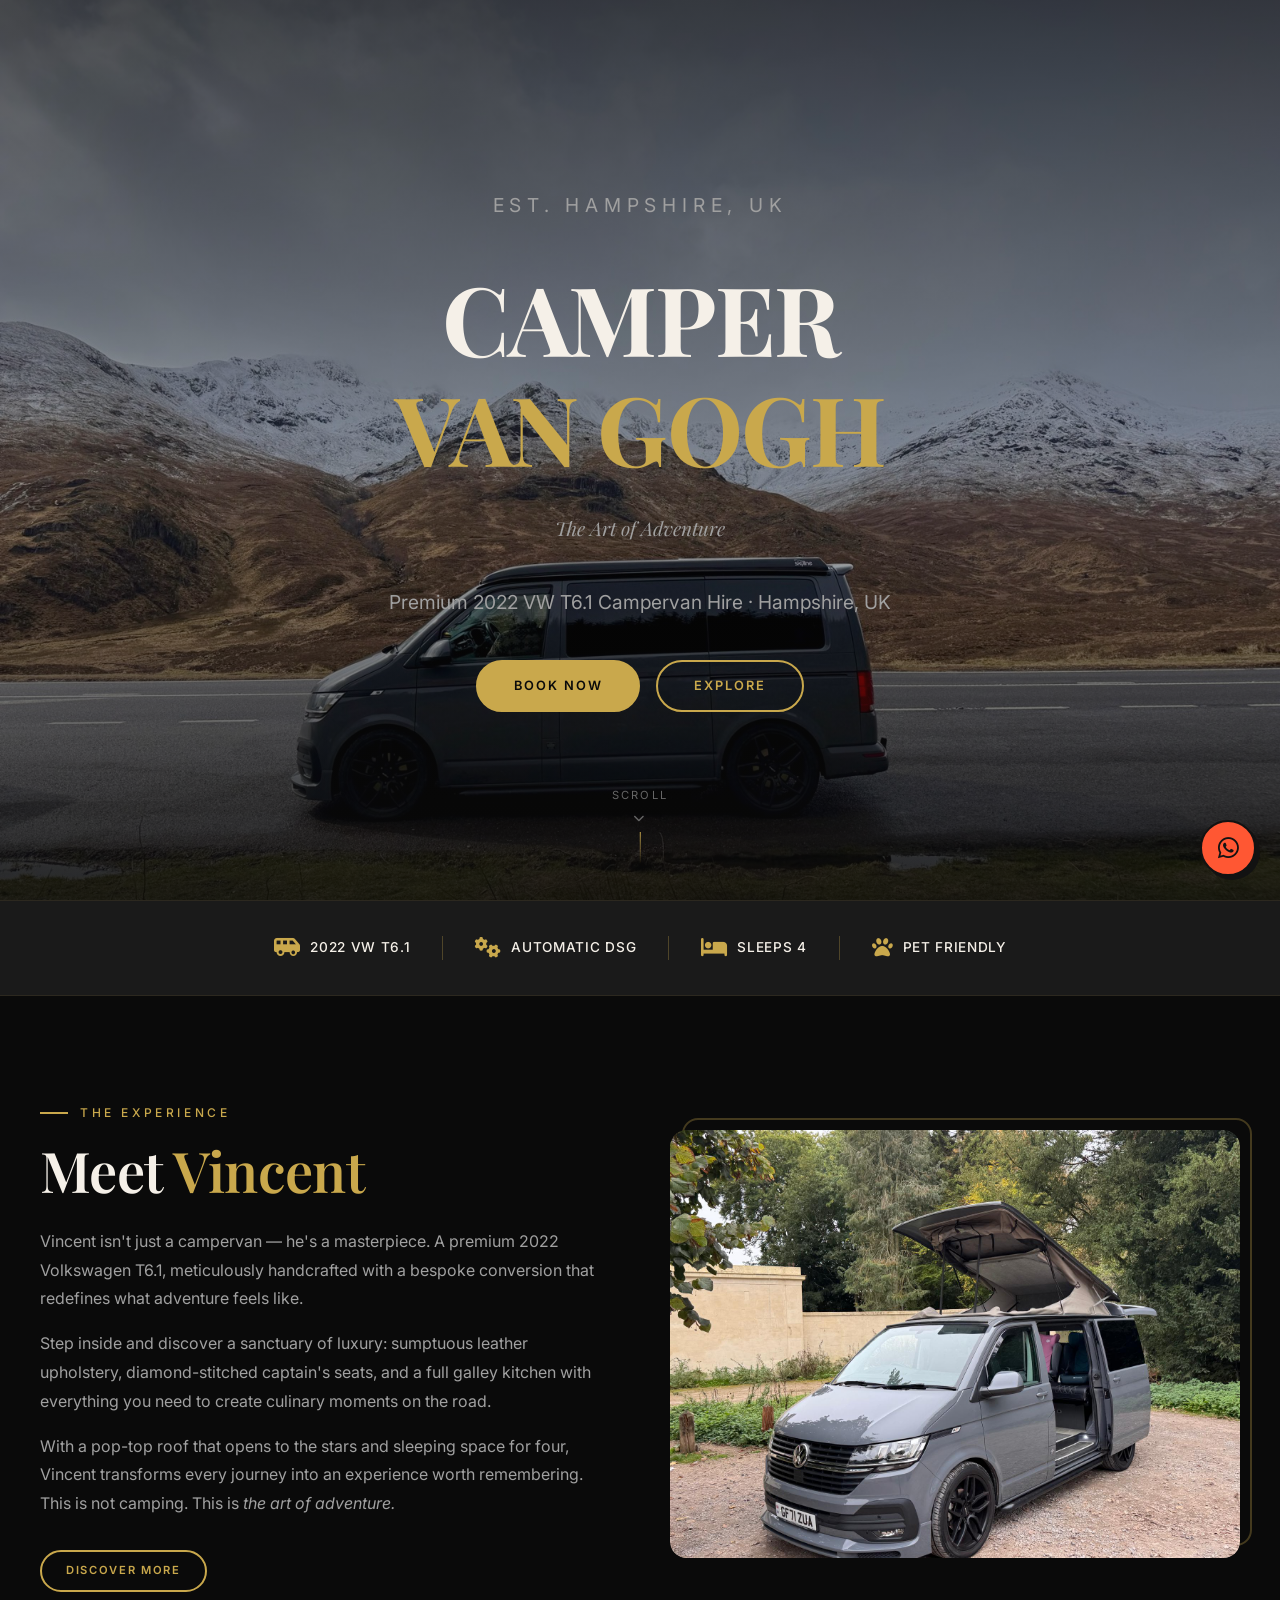
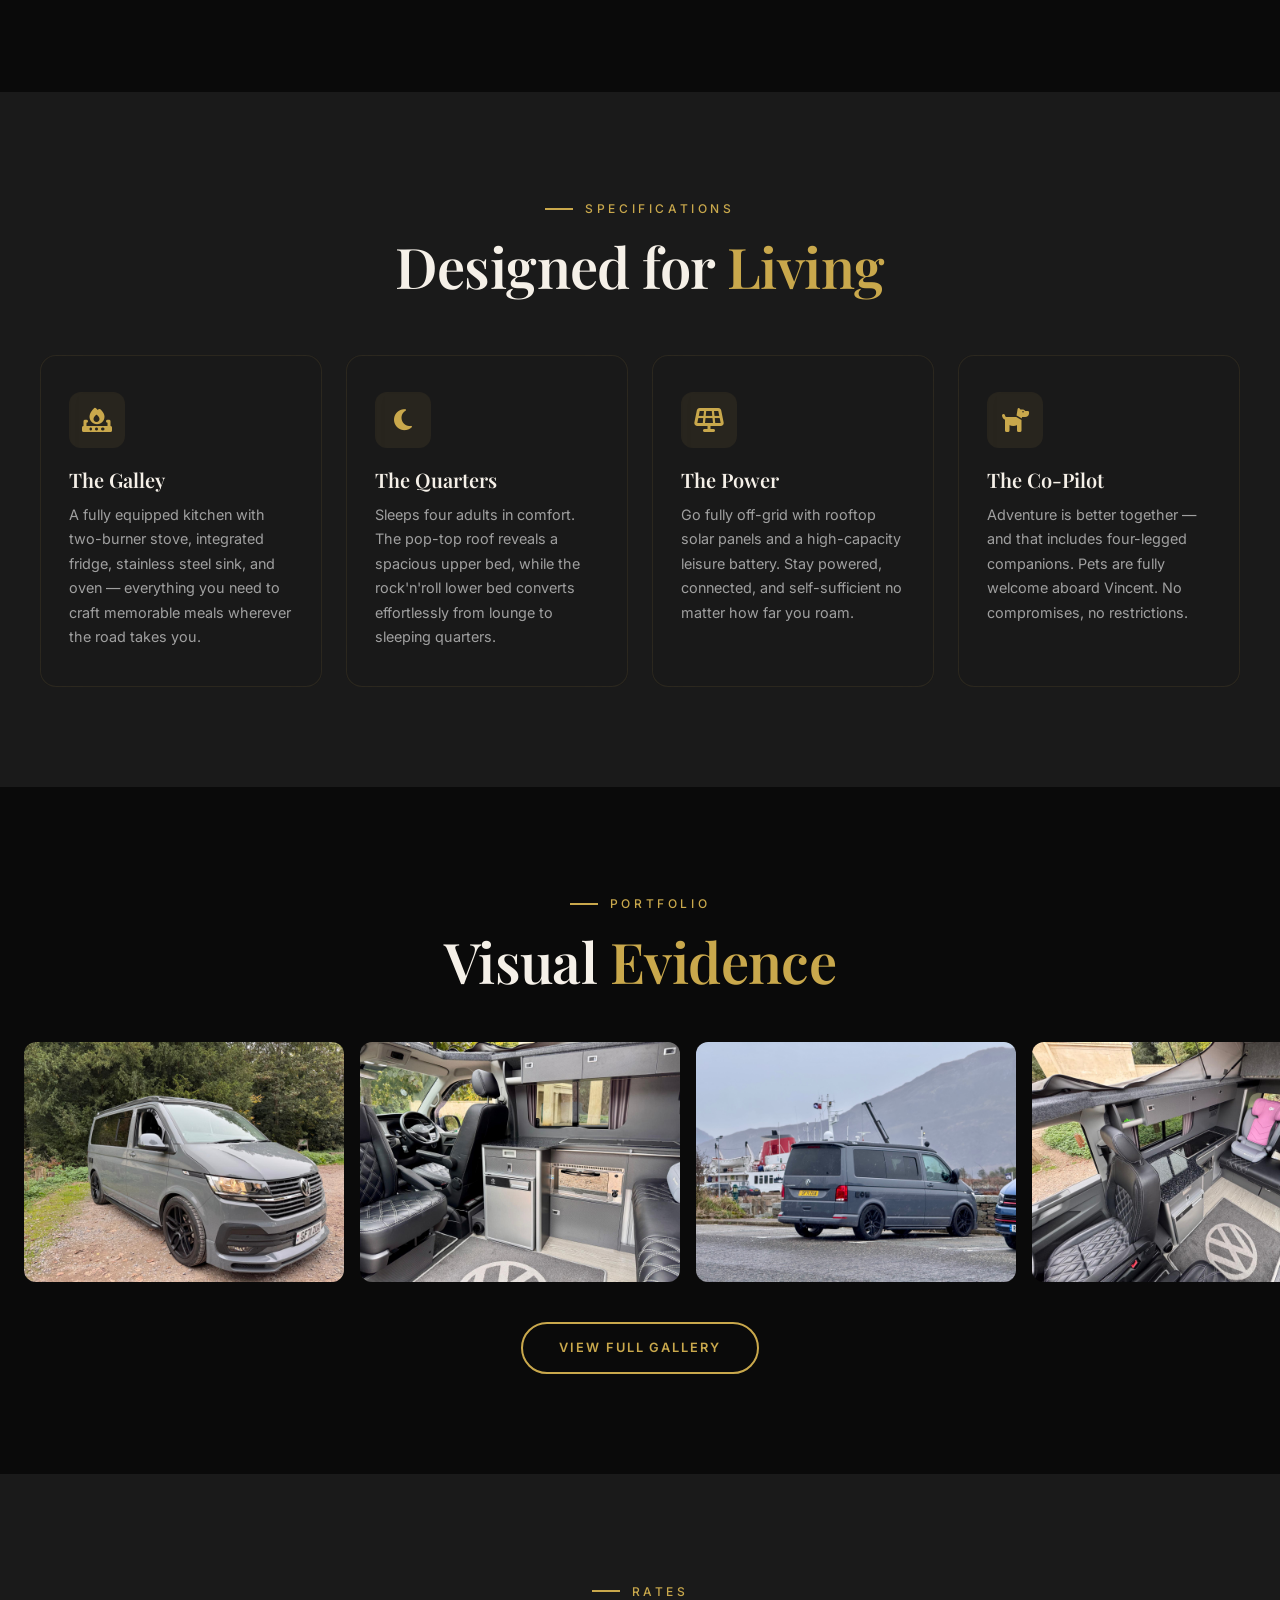
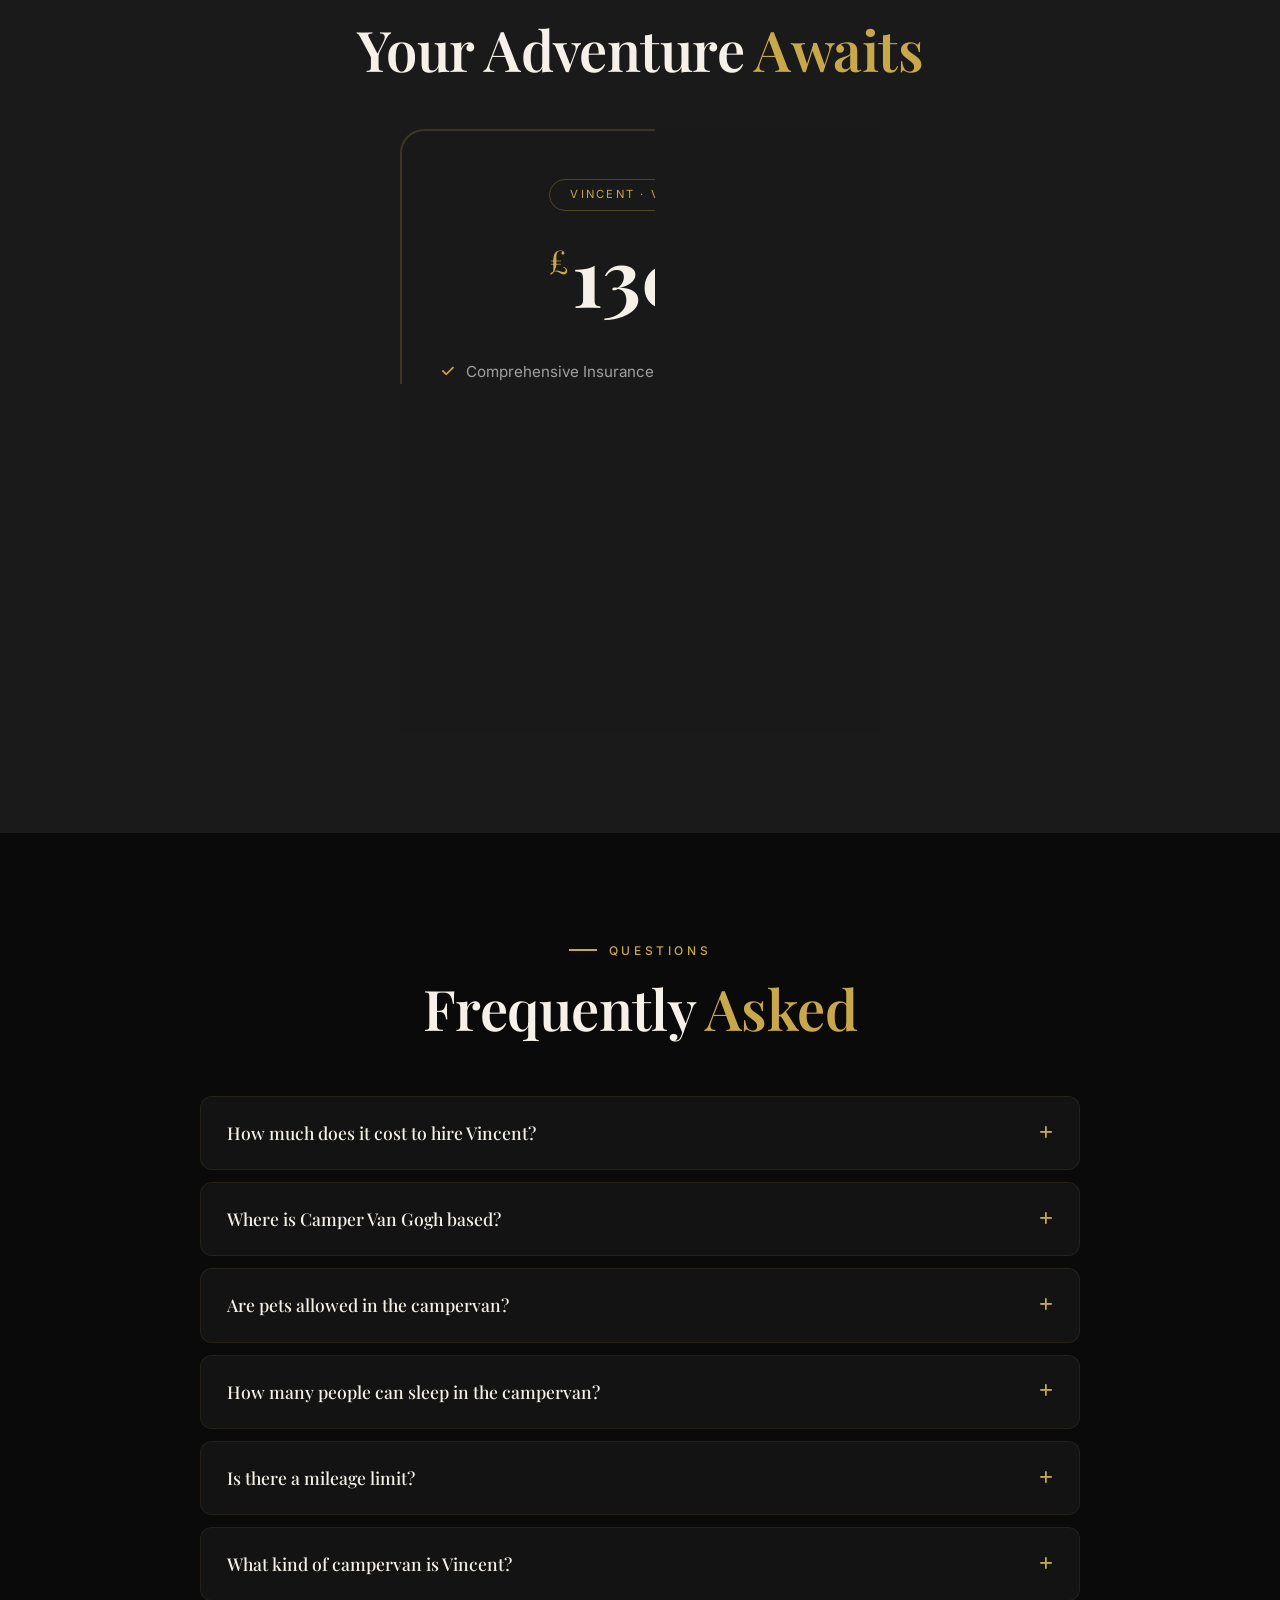
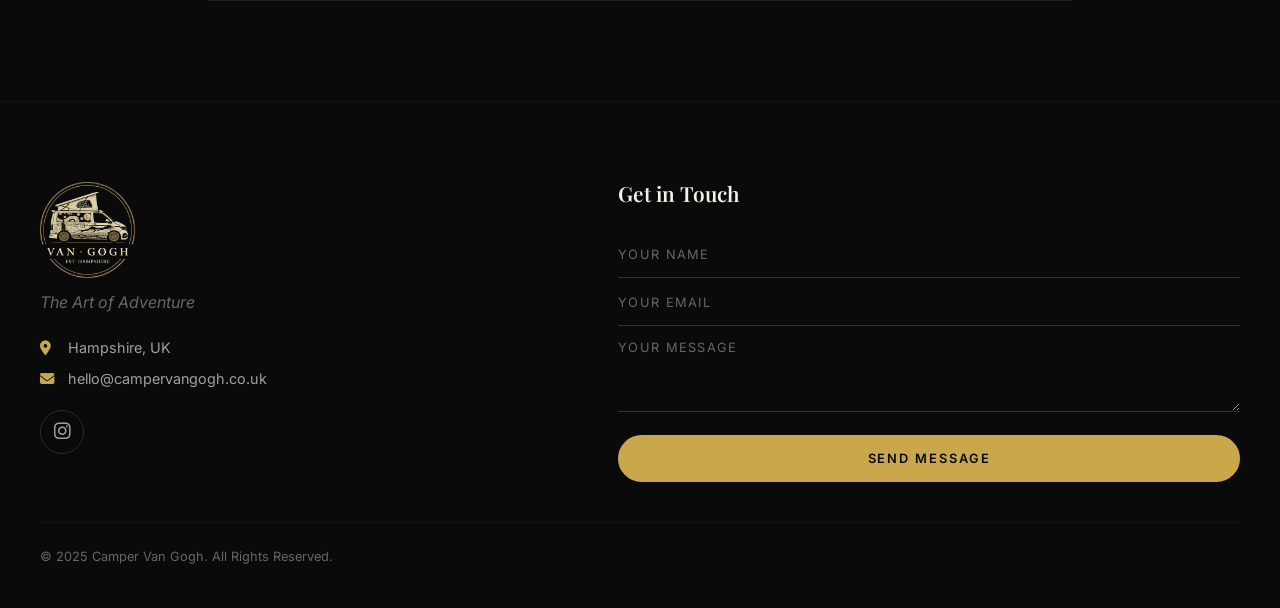
==== commit 7c3aec3e: "Add files via upload" ====
--- a/index.html
+++ b/index.html
@@ -4,6 +4,11 @@
     <meta charset="UTF-8">
     <meta name="viewport" content="width=device-width, initial-scale=1.0">
     <meta name="theme-color" content="#0a0a0a">
+
+    <link rel="icon" type="image/png" sizes="32x32" href="Logo/favicon-32.png">
+    <link rel="icon" type="image/png" sizes="16x16" href="Logo/favicon-16.png">
+    <link rel="apple-touch-icon" sizes="96x96" href="Logo/favicon-96.png">
+    <link rel="shortcut icon" href="Logo/favicon.ico">
 
     <title>Campervan Hire Hampshire UK | VW T6.1 from £130/day | Camper Van Gogh</title>
     <meta name="description" content="Hire Vincent, a premium 2022 VW T6.1 campervan from Hampshire, UK. Sleeps 4, pet friendly, automatic DSG, pop-top roof, full kitchen. From £130/day with insurance and unlimited mileage.">
@@ -422,10 +427,17 @@
             .footer-container { grid-template-columns: 1fr; }
         }
         .footer-brand {
-            font-family: var(--font-display);
-            font-size: 1.5rem;
-            margin-bottom: 8px;
-            color: var(--text-primary);
+            margin-bottom: 12px;
+            display: block;
+        }
+        .footer-brand img {
+            height: 96px;
+            width: auto;
+            display: block;
+        }
+        @media (max-width: 768px) {
+            .footer-brand img { height: 80px; margin: 0 auto; }
+            .footer-brand { text-align: center; }
         }
         .footer-tagline {
             font-style: italic;
@@ -1006,7 +1018,9 @@
     <footer id="contact" class="footer">
         <div class="footer-container">
             <div class="reveal">
-                <h2 class="footer-brand">Camper <span class="gold">Van Gogh</span></h2>
+                <div class="footer-brand">
+                    <img src="Logo/logo-320.png" alt="Camper Van Gogh logo" loading="lazy" width="320" height="324">
+                </div>
                 <p class="footer-tagline">The Art of Adventure</p>
                 <div class="footer-details">
                     <p><i class="fa-solid fa-location-dot"></i> Hampshire, UK</p>
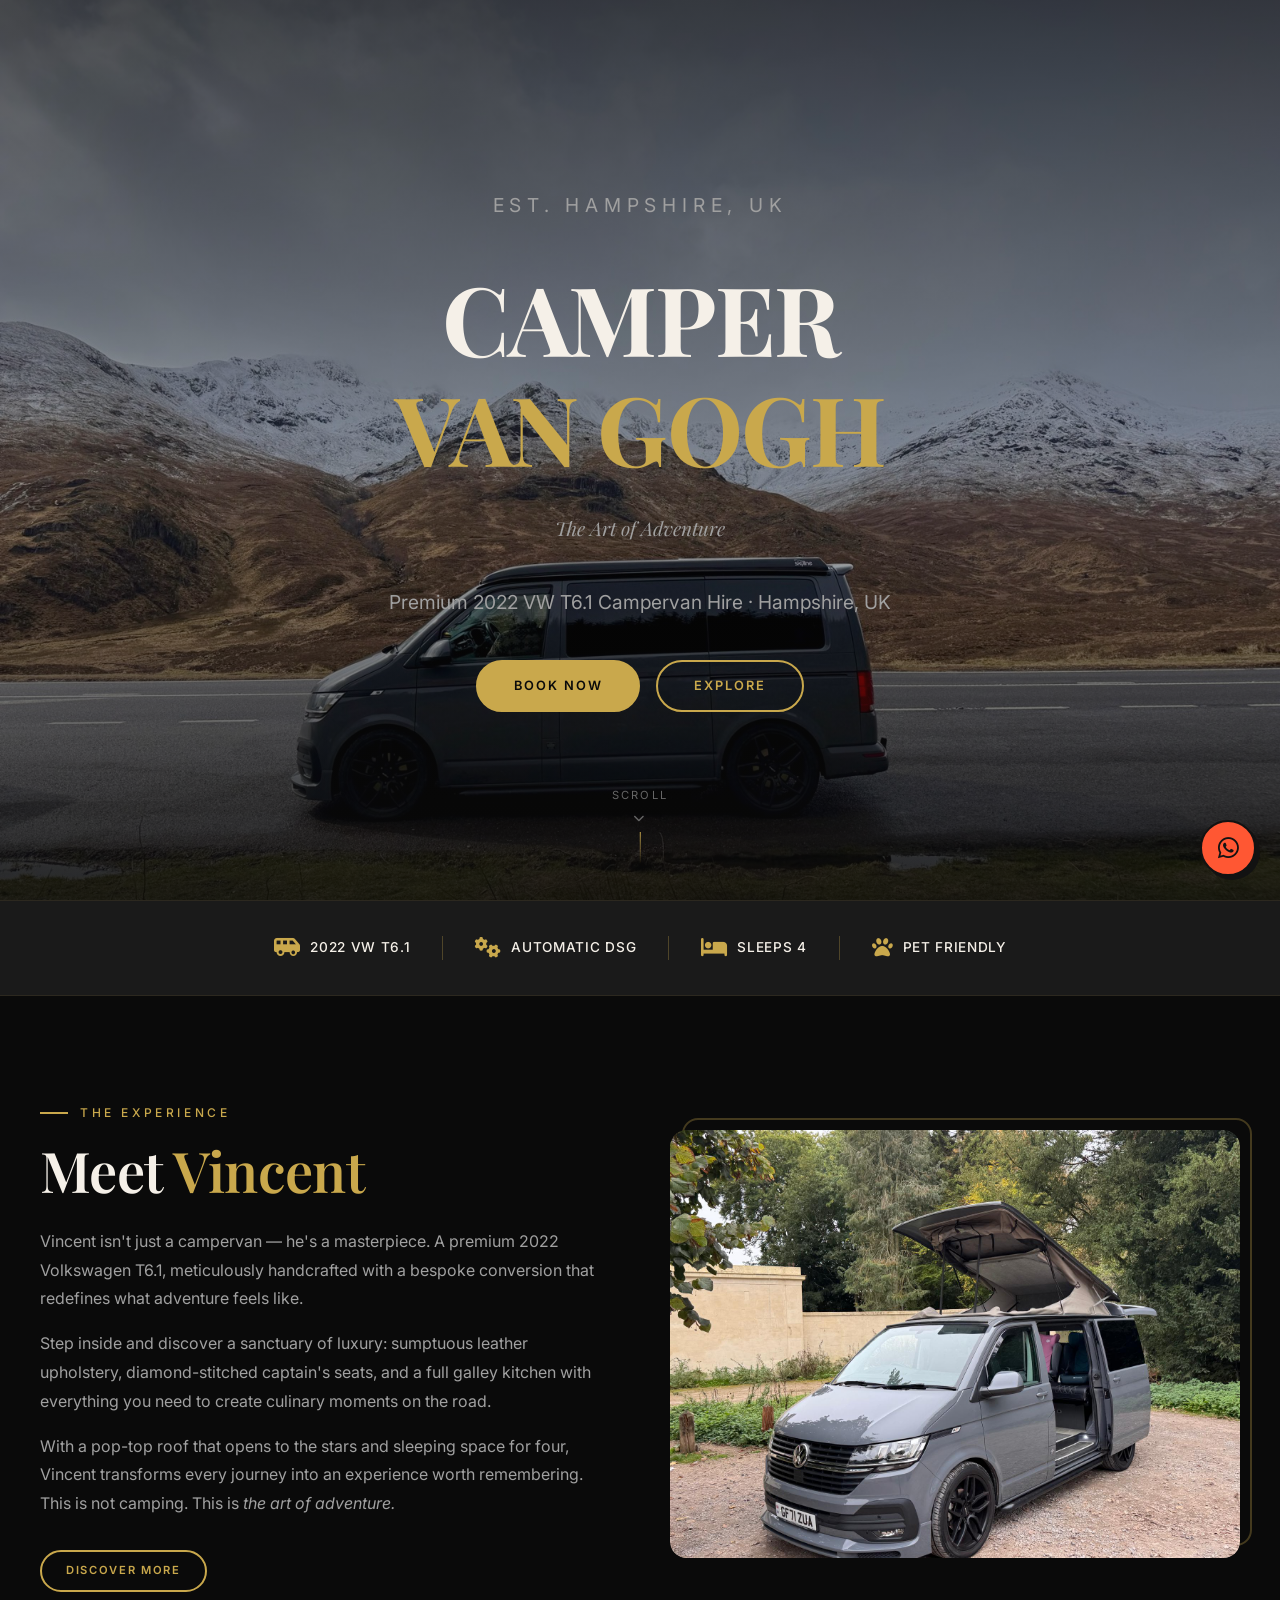
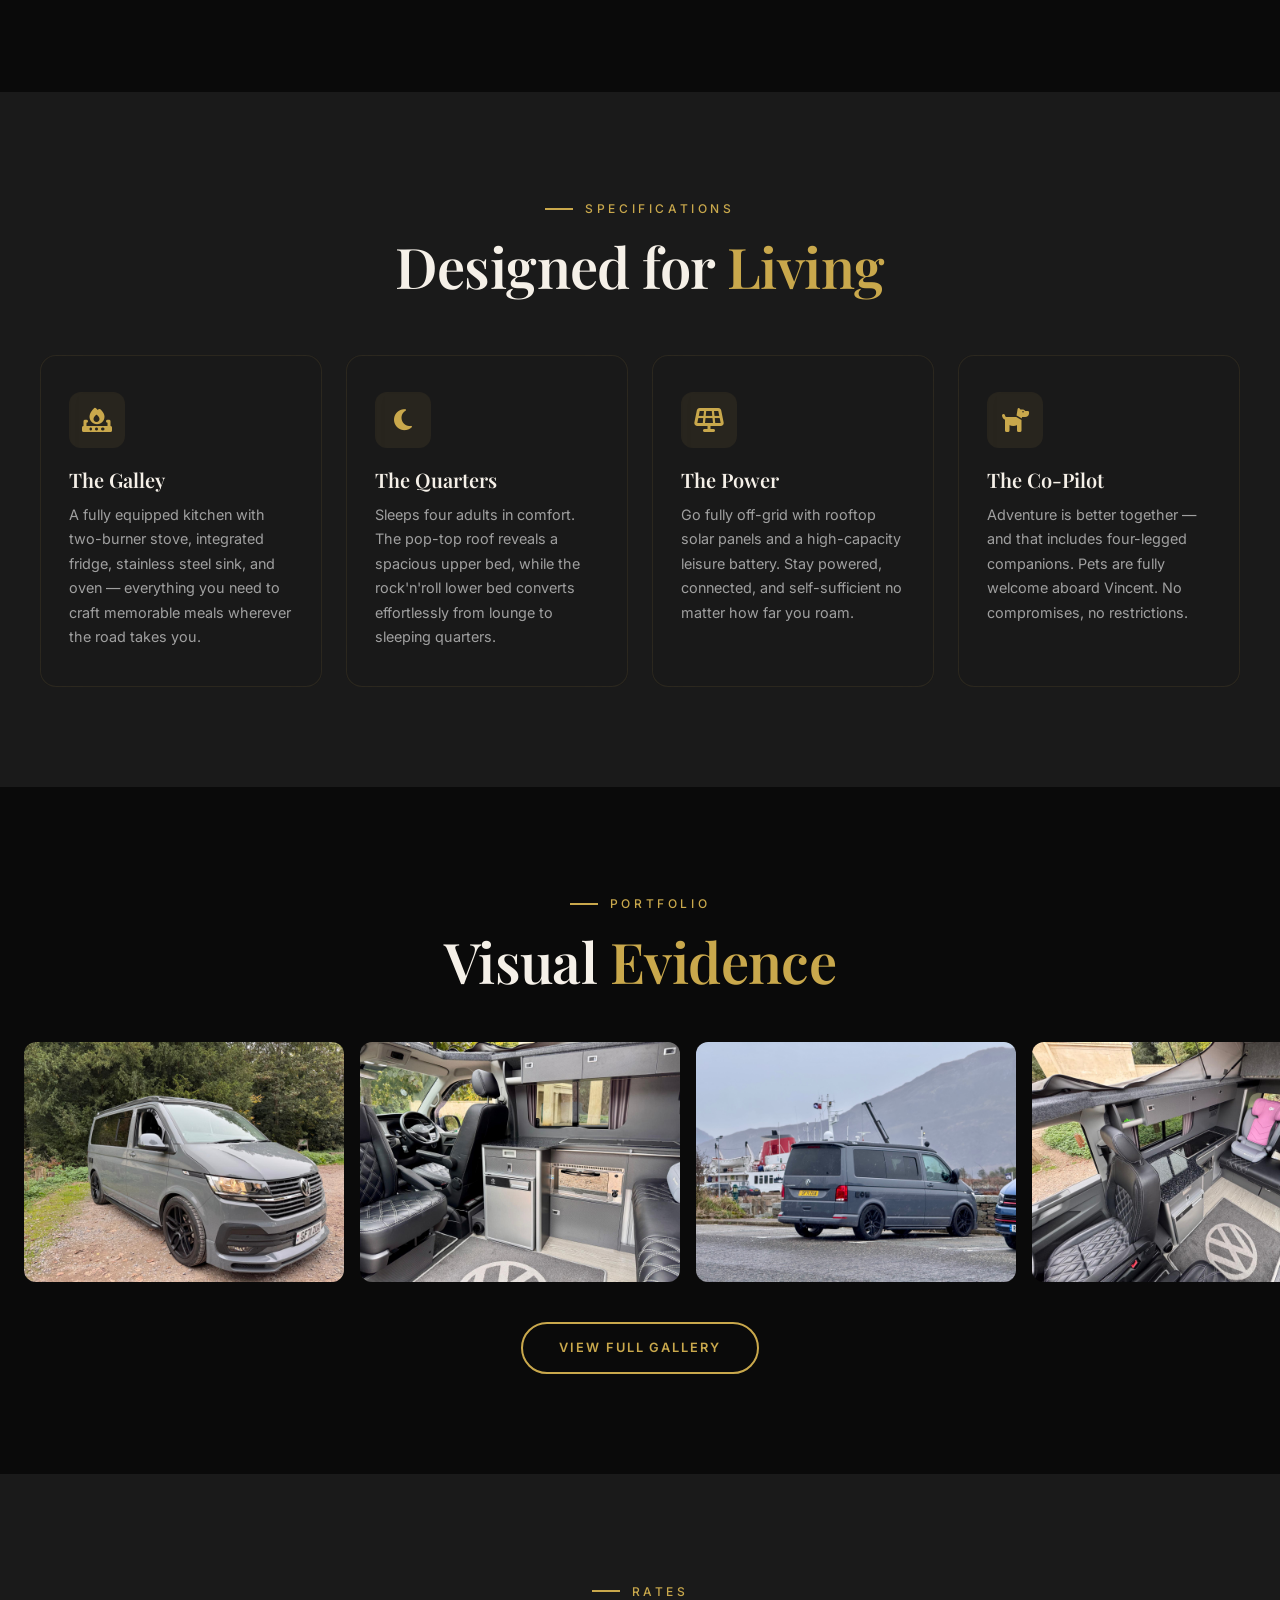
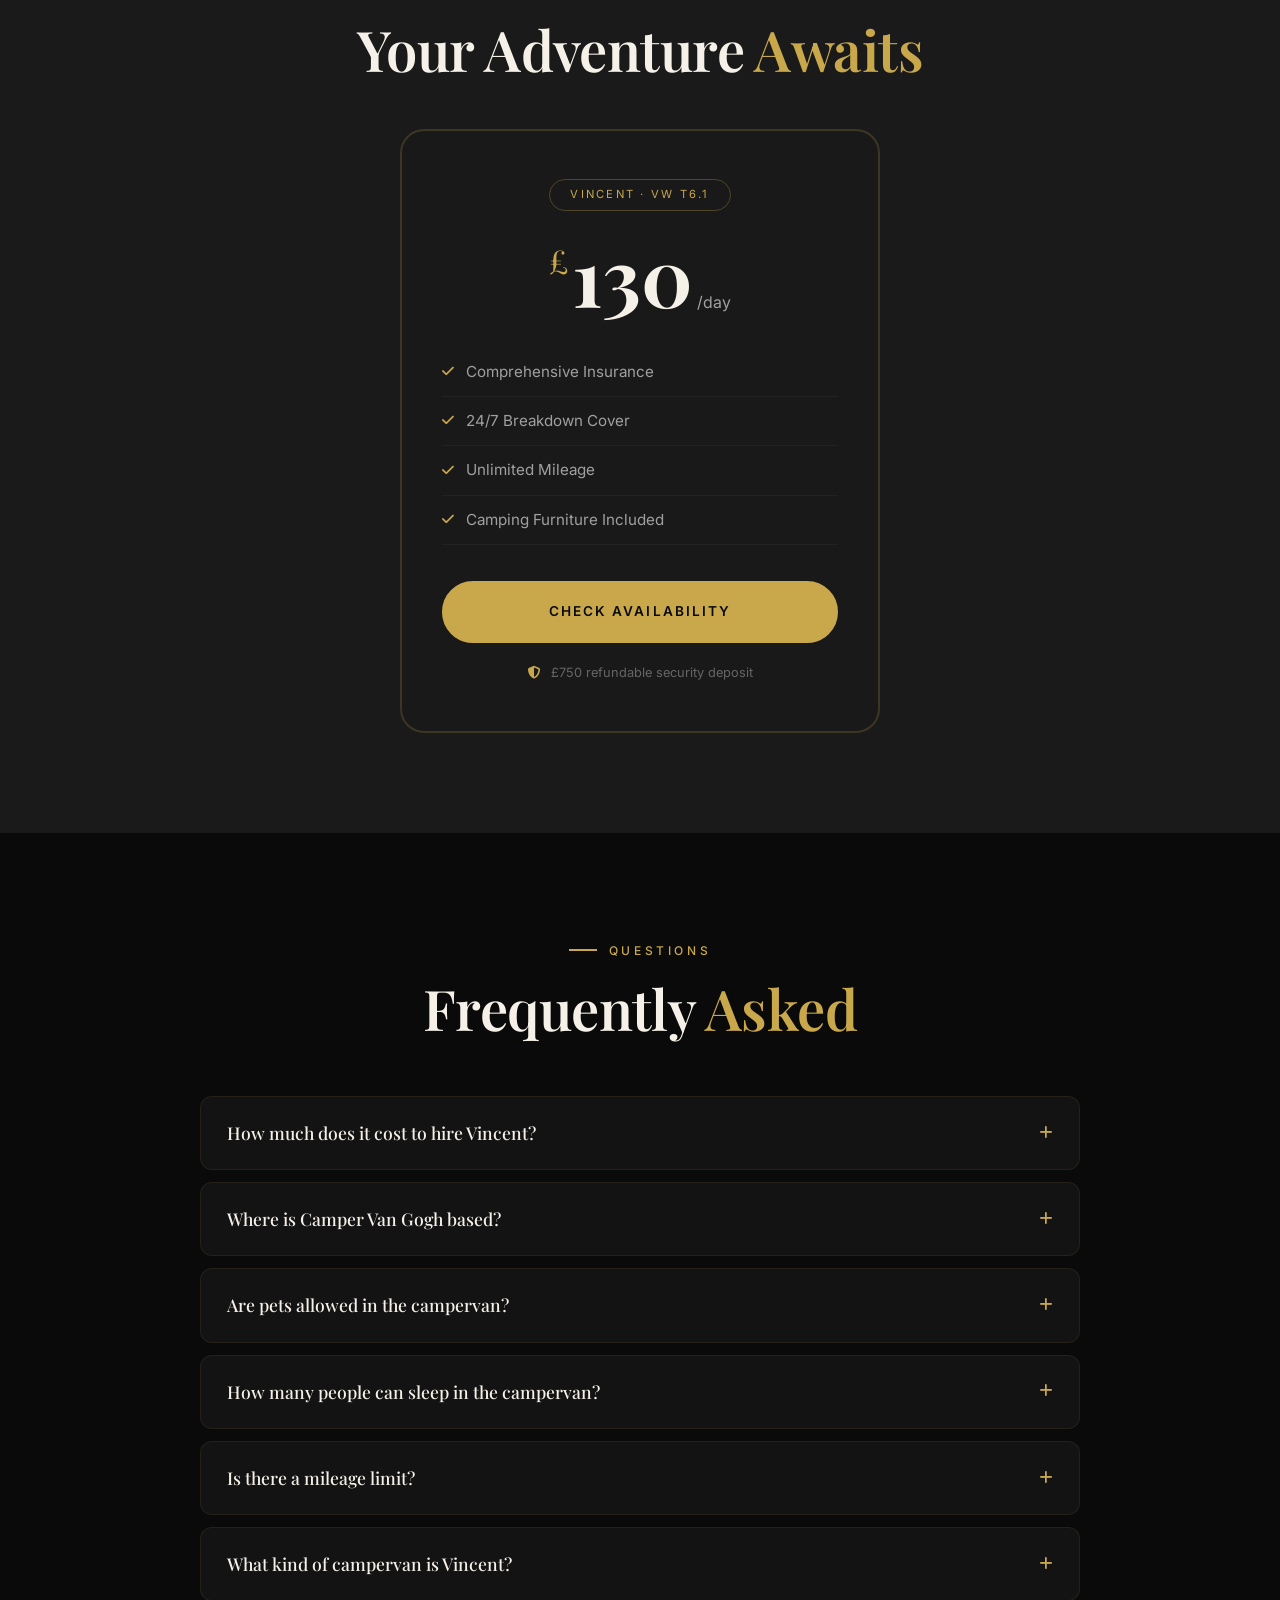
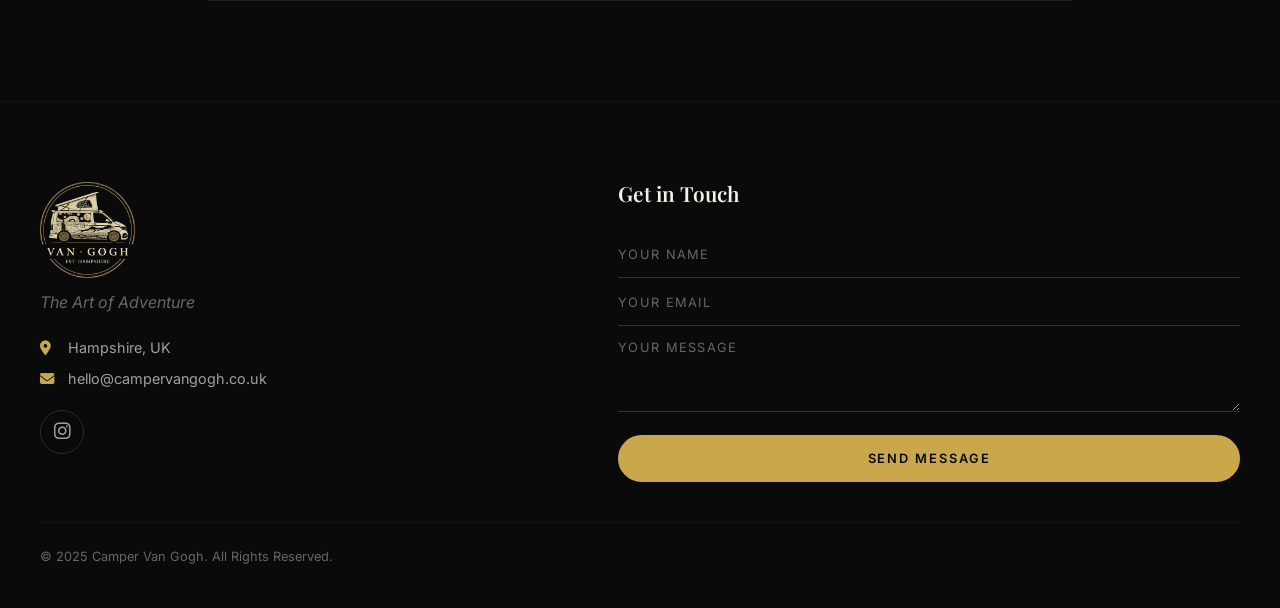
==== commit d634bd21: "Add files via upload" ====
--- a/index.html
+++ b/index.html
@@ -5,10 +5,10 @@
     <meta name="viewport" content="width=device-width, initial-scale=1.0">
     <meta name="theme-color" content="#0a0a0a">
 
+    <link rel="icon" href="favicon.ico" sizes="any">
     <link rel="icon" type="image/png" sizes="32x32" href="Logo/favicon-32.png">
     <link rel="icon" type="image/png" sizes="16x16" href="Logo/favicon-16.png">
-    <link rel="apple-touch-icon" sizes="96x96" href="Logo/favicon-96.png">
-    <link rel="shortcut icon" href="Logo/favicon.ico">
+    <link rel="apple-touch-icon" sizes="180x180" href="Logo/apple-touch-icon.png">
 
     <title>Campervan Hire Hampshire UK | VW T6.1 from £130/day | Camper Van Gogh</title>
     <meta name="description" content="Hire Vincent, a premium 2022 VW T6.1 campervan from Hampshire, UK. Sleeps 4, pet friendly, automatic DSG, pop-top roof, full kitchen. From £130/day with insurance and unlimited mileage.">
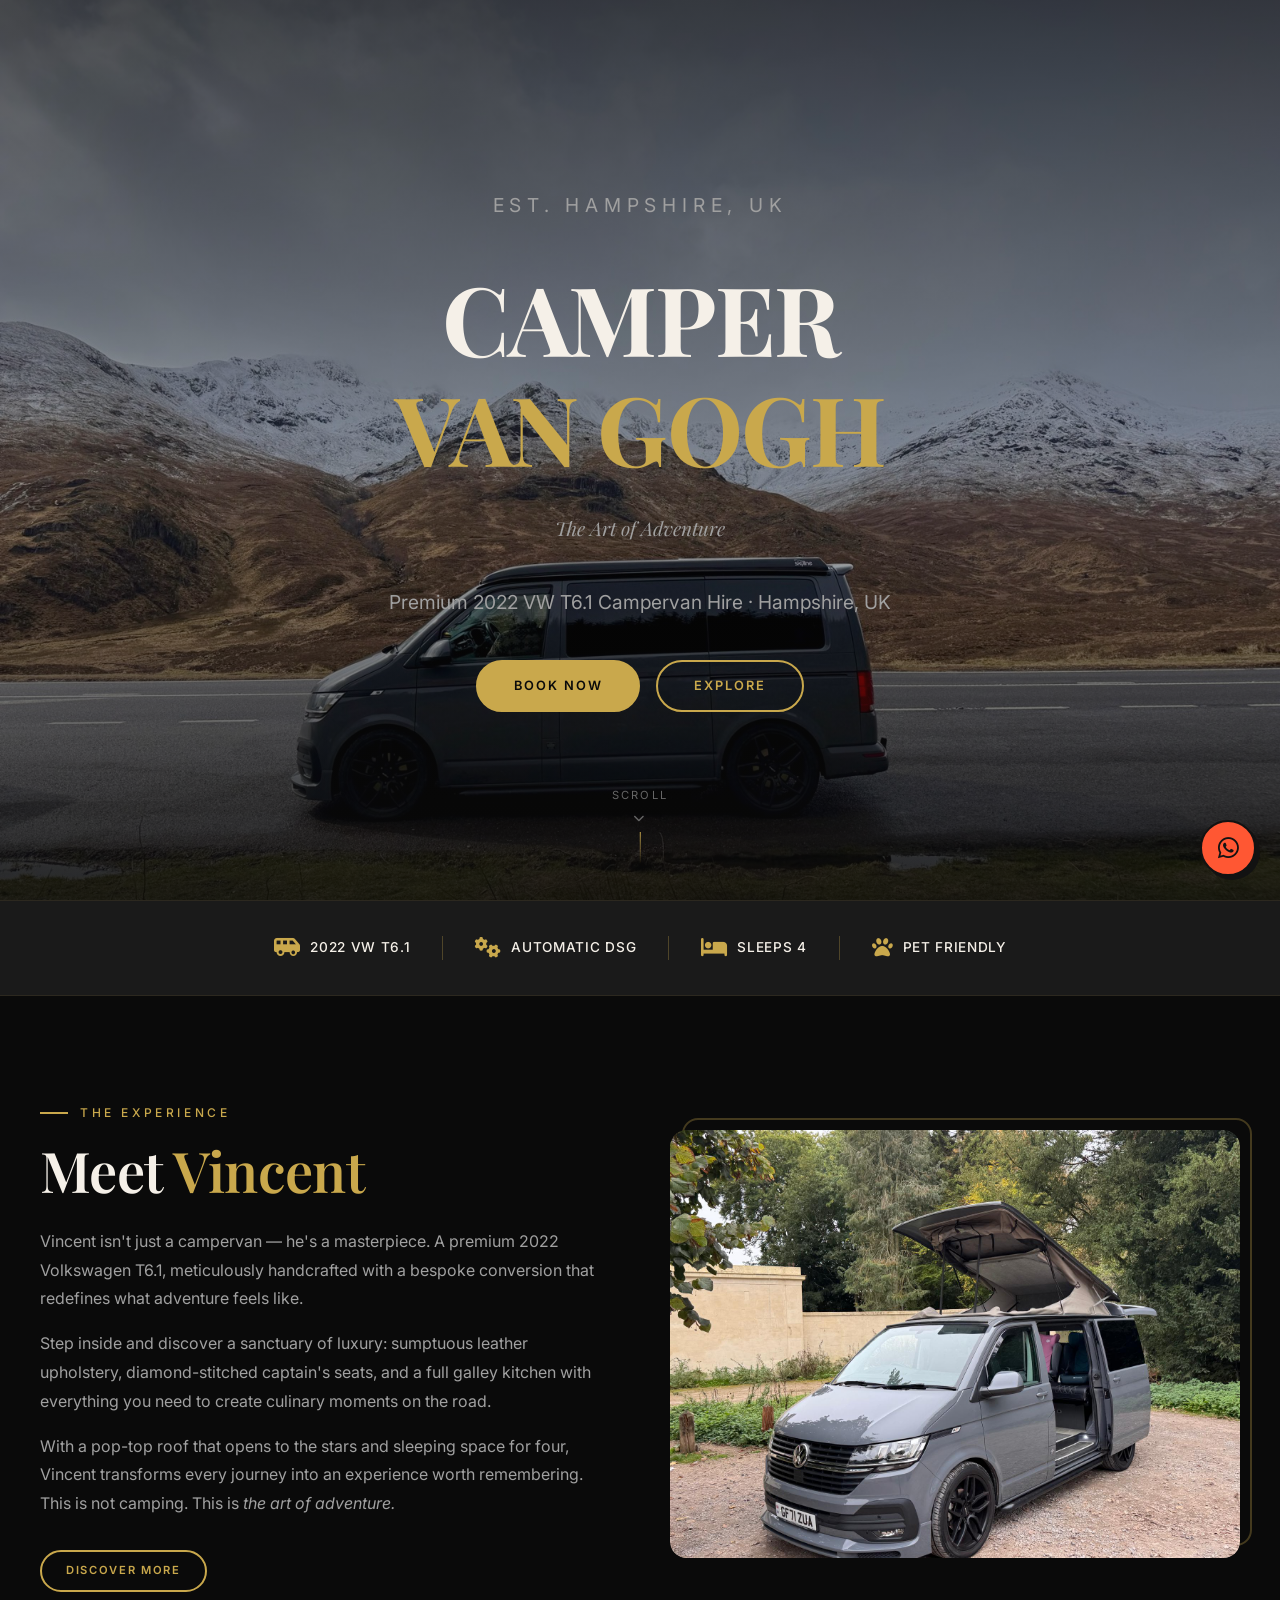
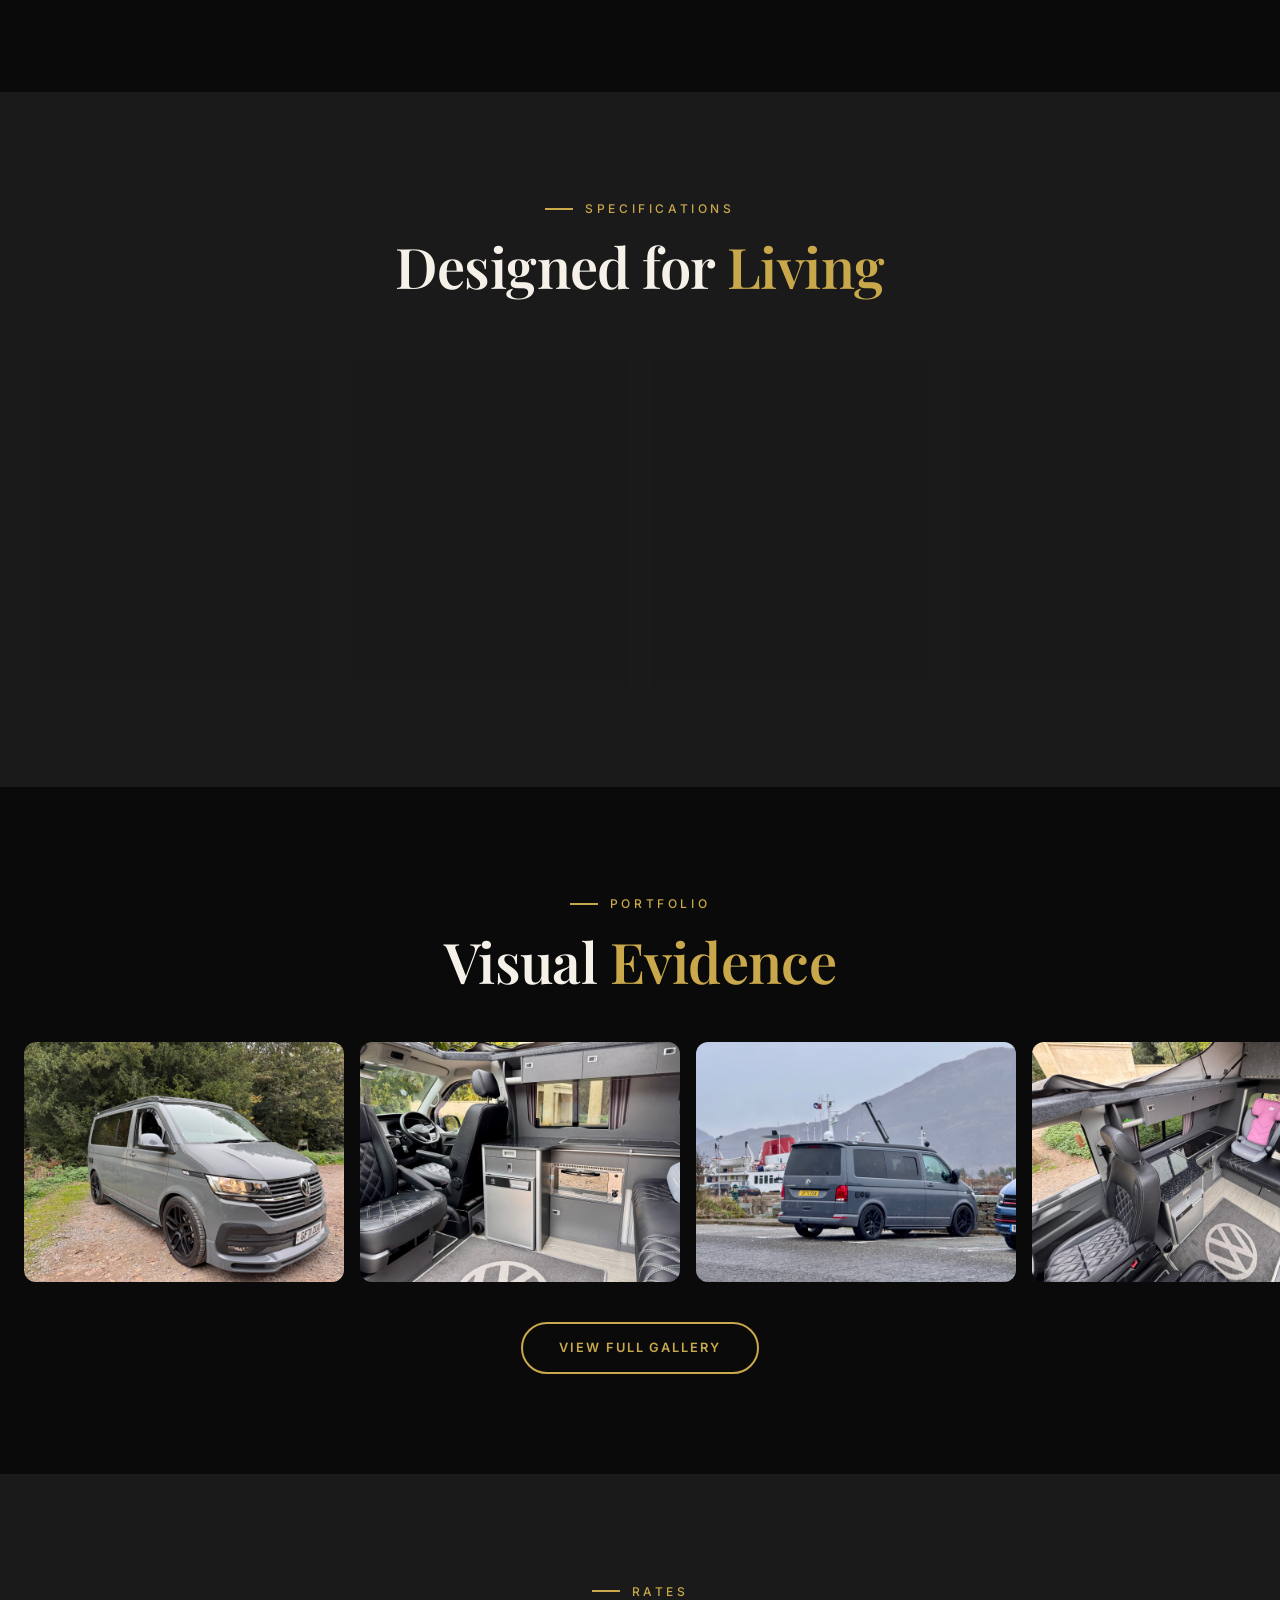
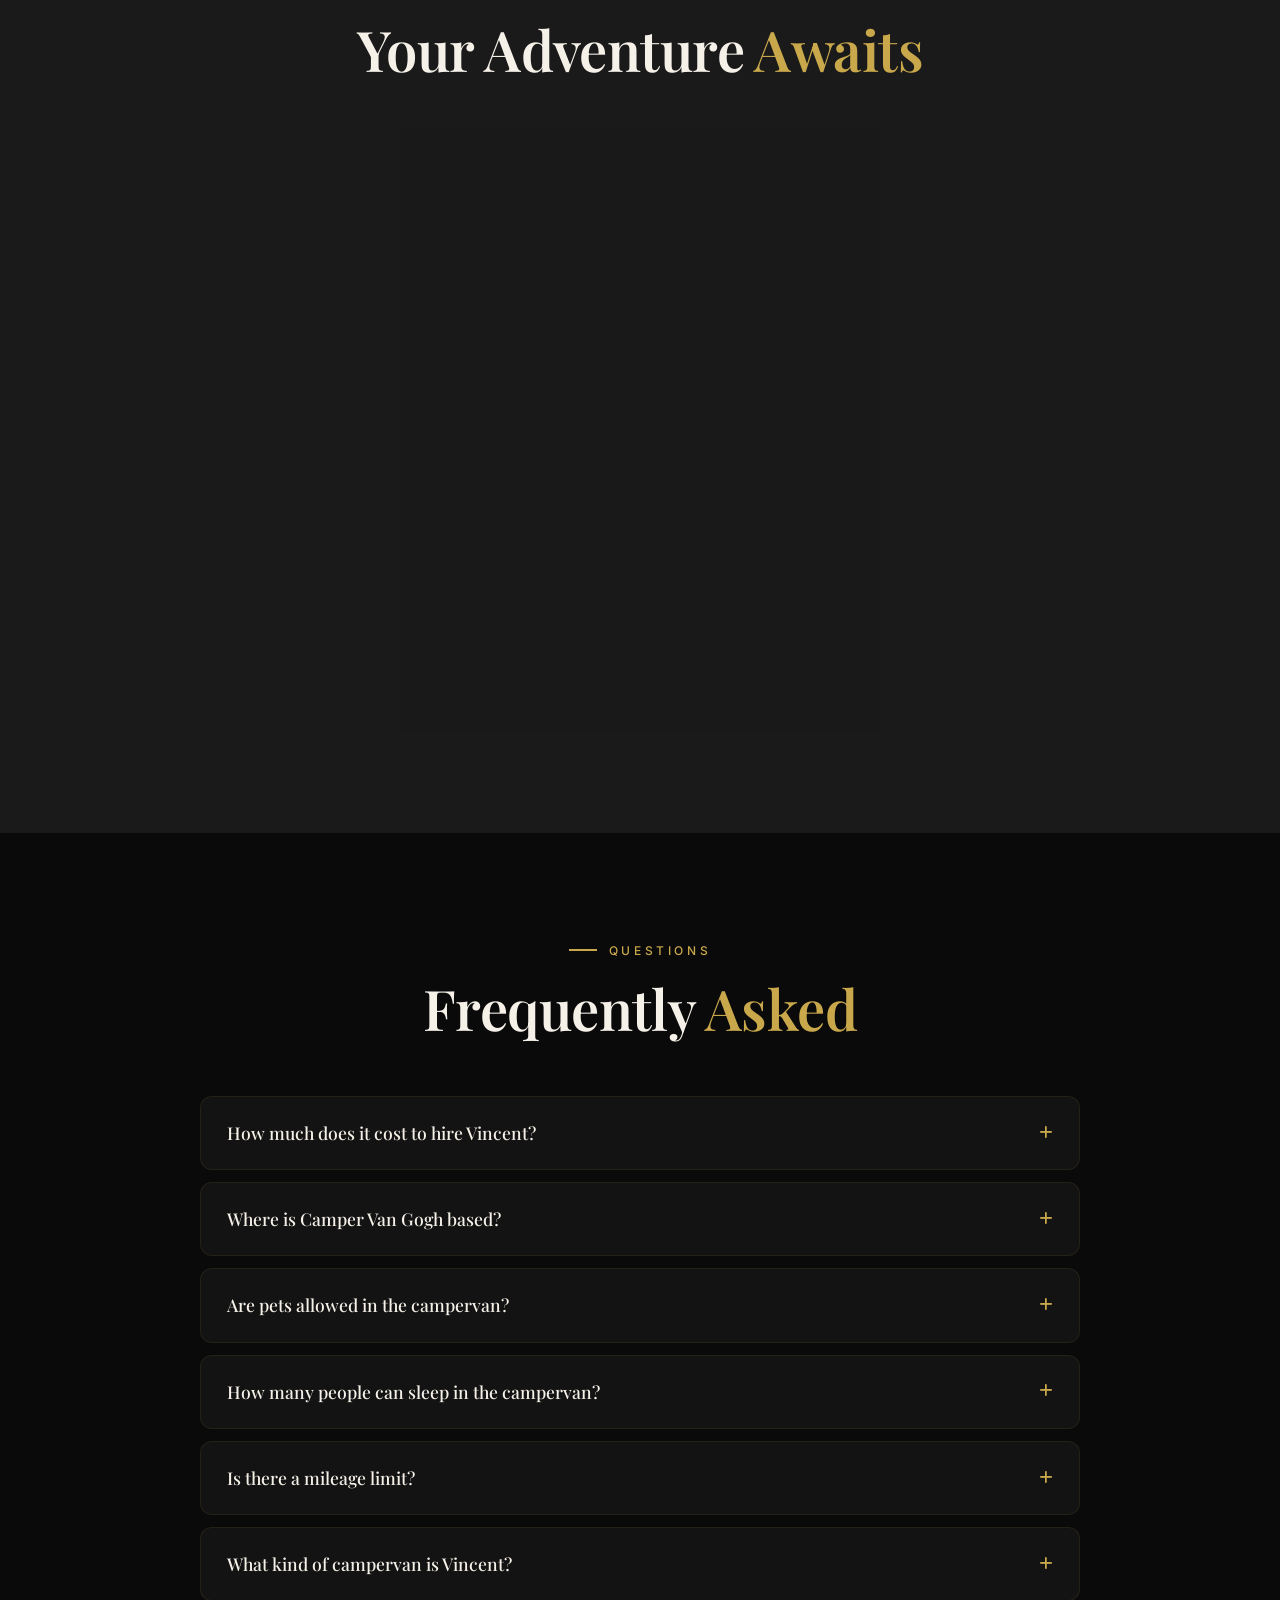
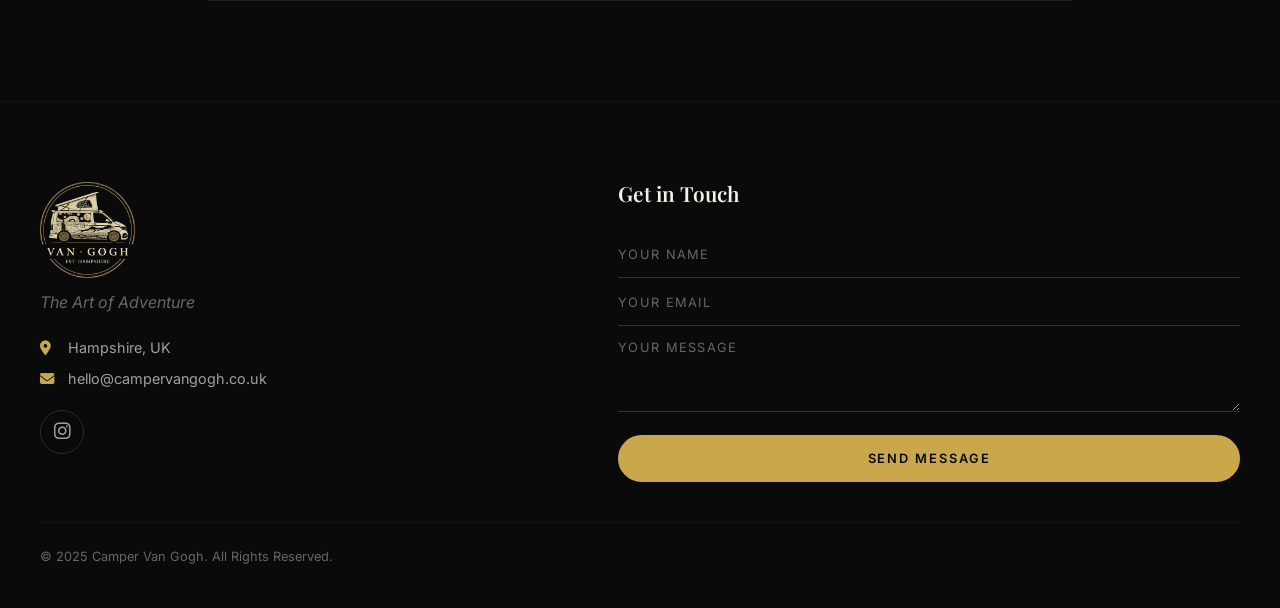
==== commit 4da70f7e: "Update index.html" ====
--- a/index.html
+++ b/index.html
@@ -910,7 +910,7 @@
             <article class="feature-card reveal">
                 <div class="feature-card-icon"><i class="fa-solid fa-fire-burner"></i></div>
                 <h3 class="feature-card-title">The Galley</h3>
-                <p class="feature-card-desc">A fully equipped kitchen with two-burner stove, integrated fridge, stainless steel sink, and oven — everything you need to craft memorable meals wherever the road takes you.</p>
+                <p class="feature-card-desc">A fully equipped kitchen with two-burner stove, integrated fridge, sink, and oven — everything you need to craft memorable meals wherever the road takes you.</p>
             </article>
             <article class="feature-card reveal">
                 <div class="feature-card-icon"><i class="fa-solid fa-moon"></i></div>
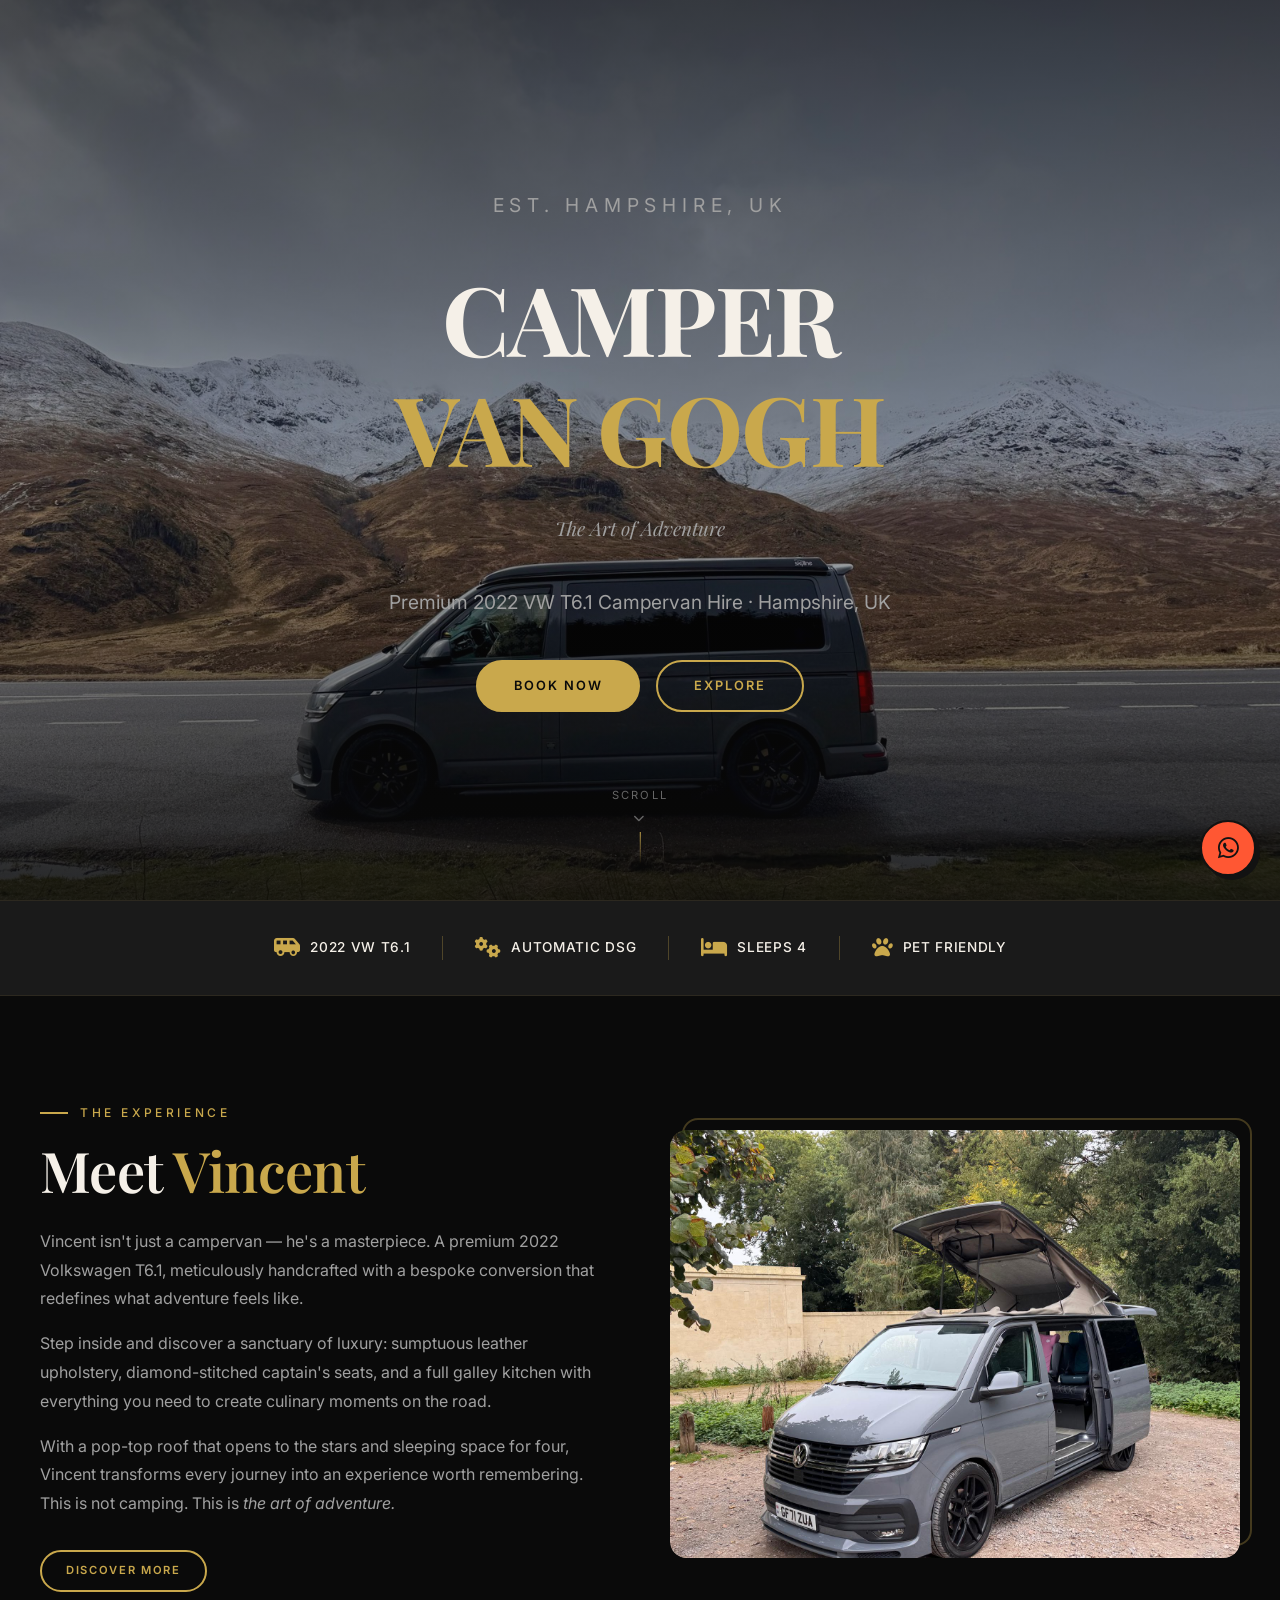
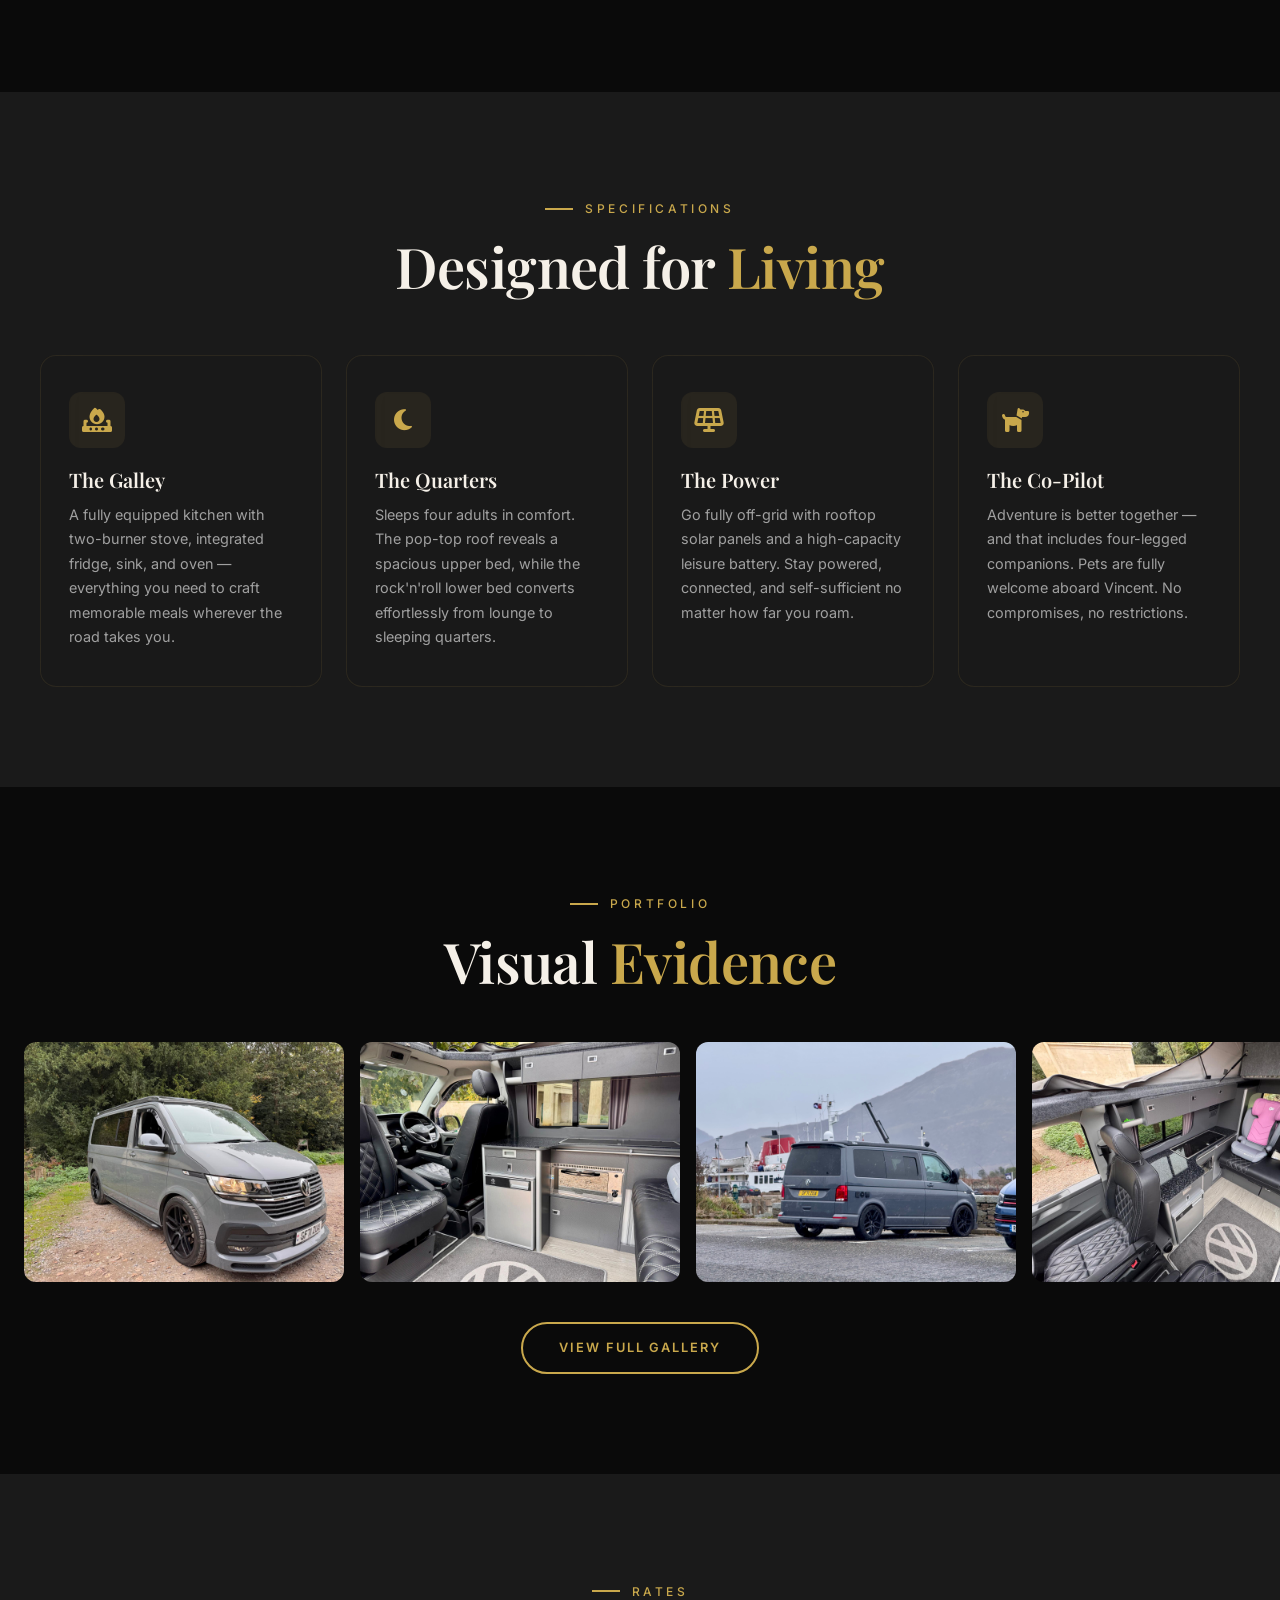
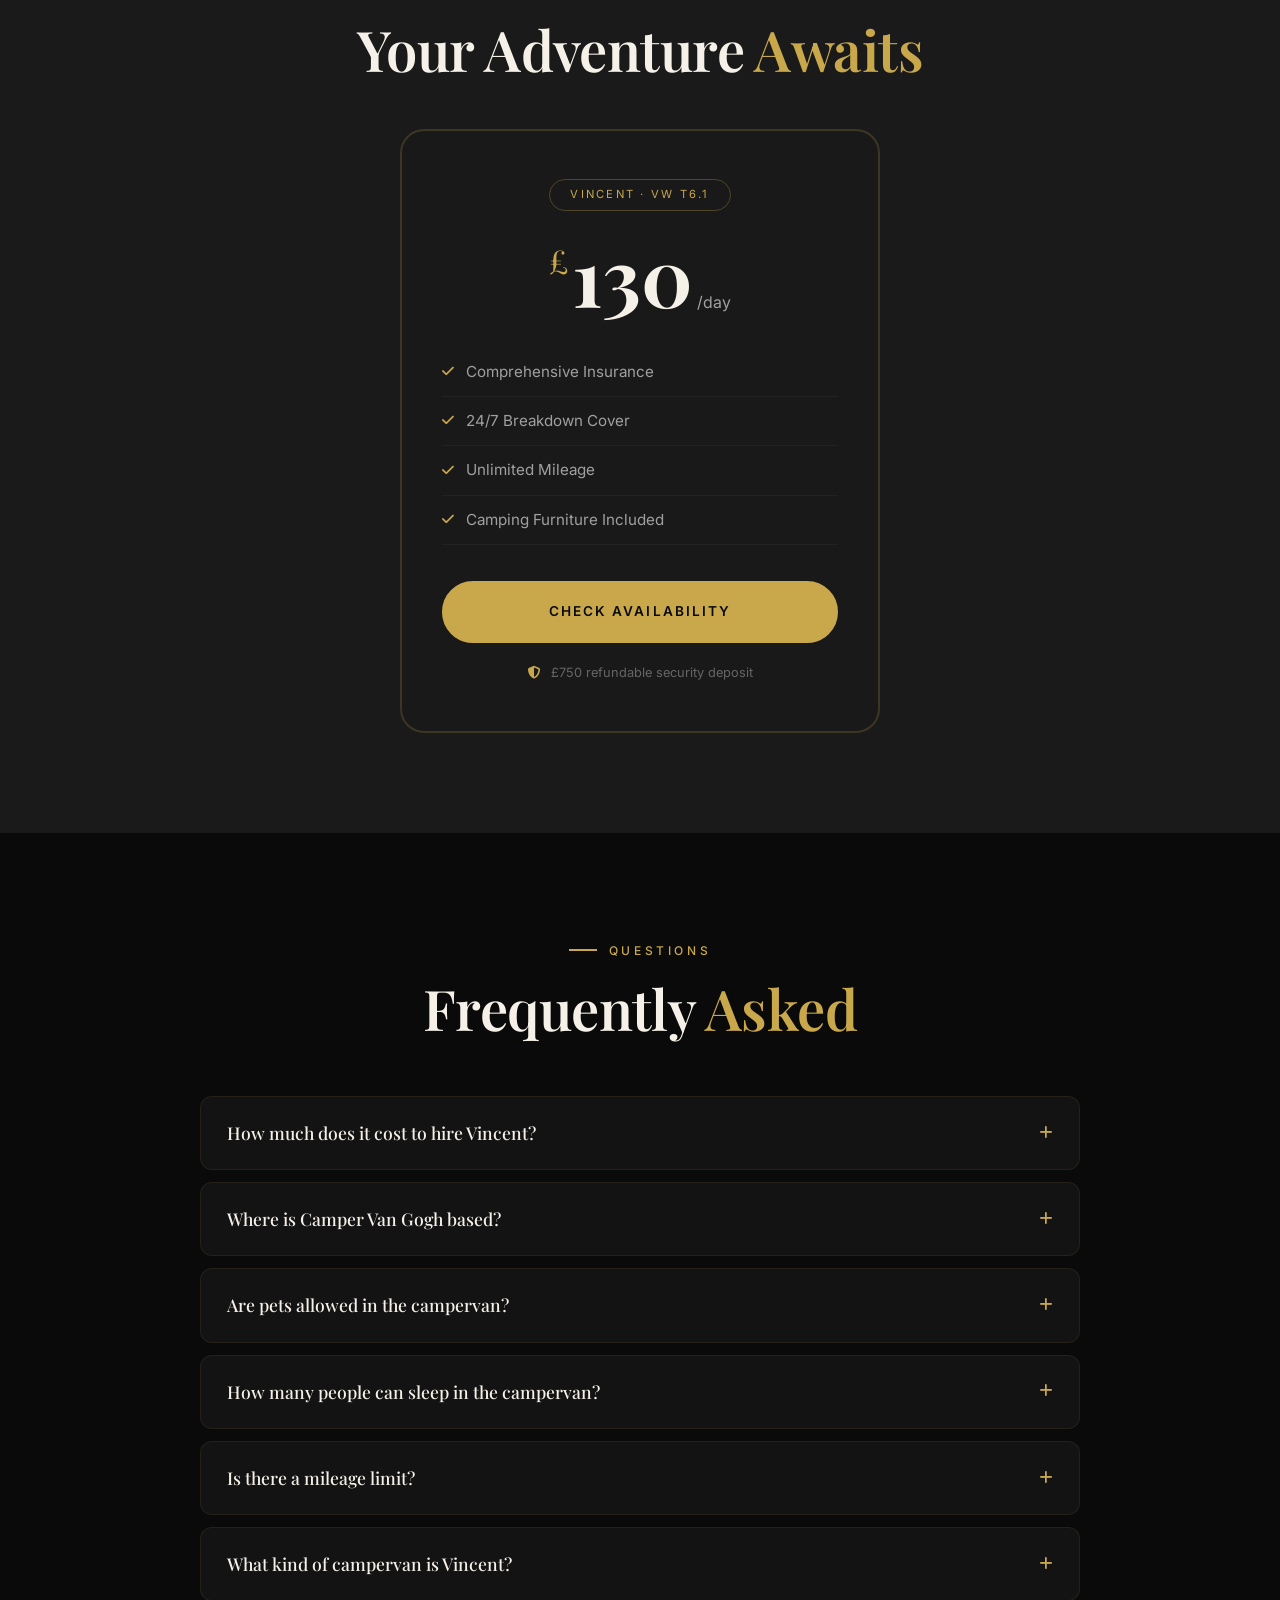
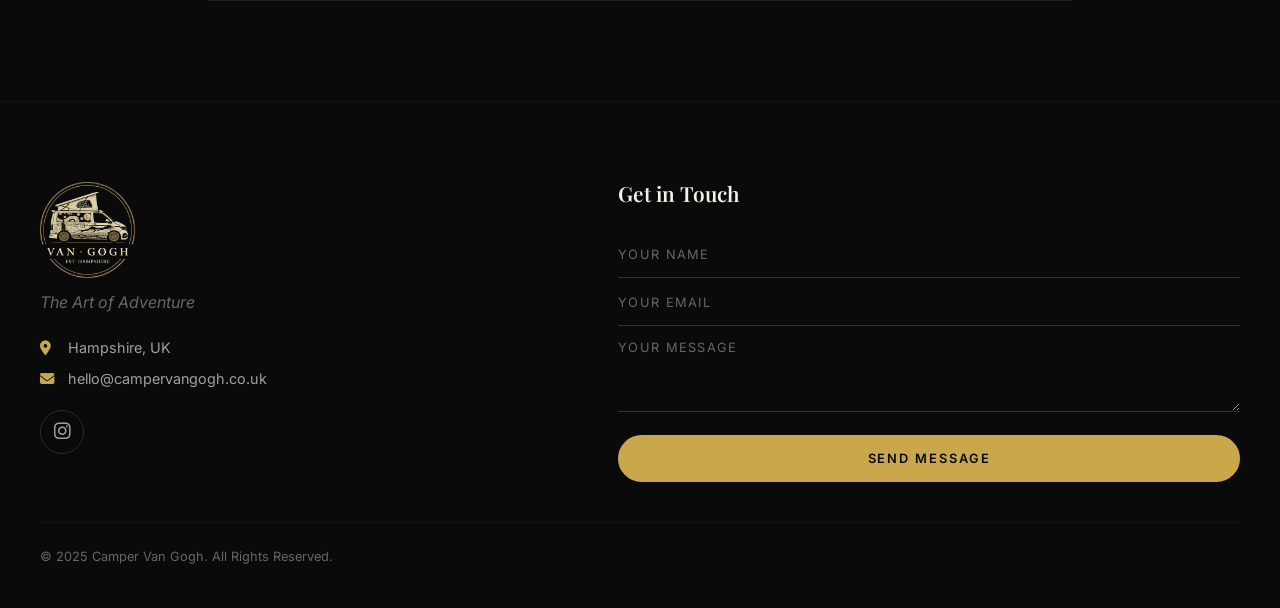
==== commit fe3ce6fc: "Update index.html" ====
--- a/index.html
+++ b/index.html
@@ -11,7 +11,7 @@
     <link rel="apple-touch-icon" sizes="180x180" href="Logo/apple-touch-icon.png">
 
     <title>Campervan Hire Hampshire UK | VW T6.1 from £130/day | Camper Van Gogh</title>
-    <meta name="description" content="Hire Vincent, a premium 2022 VW T6.1 campervan from Hampshire, UK. Sleeps 4, pet friendly, automatic DSG, pop-top roof, full kitchen. From £130/day with insurance and unlimited mileage.">
+    <meta name="description" content="Hire Vincent, a premium VW T6.1 campervan from Hampshire, UK. Sleeps 4, pet friendly, automatic DSG, pop-top roof, full kitchen. From £130/day with insurance and unlimited mileage.">
     <meta name="keywords" content="campervan hire Hampshire, VW T6.1 hire UK, luxury campervan rental, pet friendly campervan, pop top campervan hire, VW California alternative, Scotland road trip campervan, weekend campervan hire UK">
     <meta name="author" content="Camper Van Gogh">
     <link rel="canonical" href="https://campervangogh.com/">
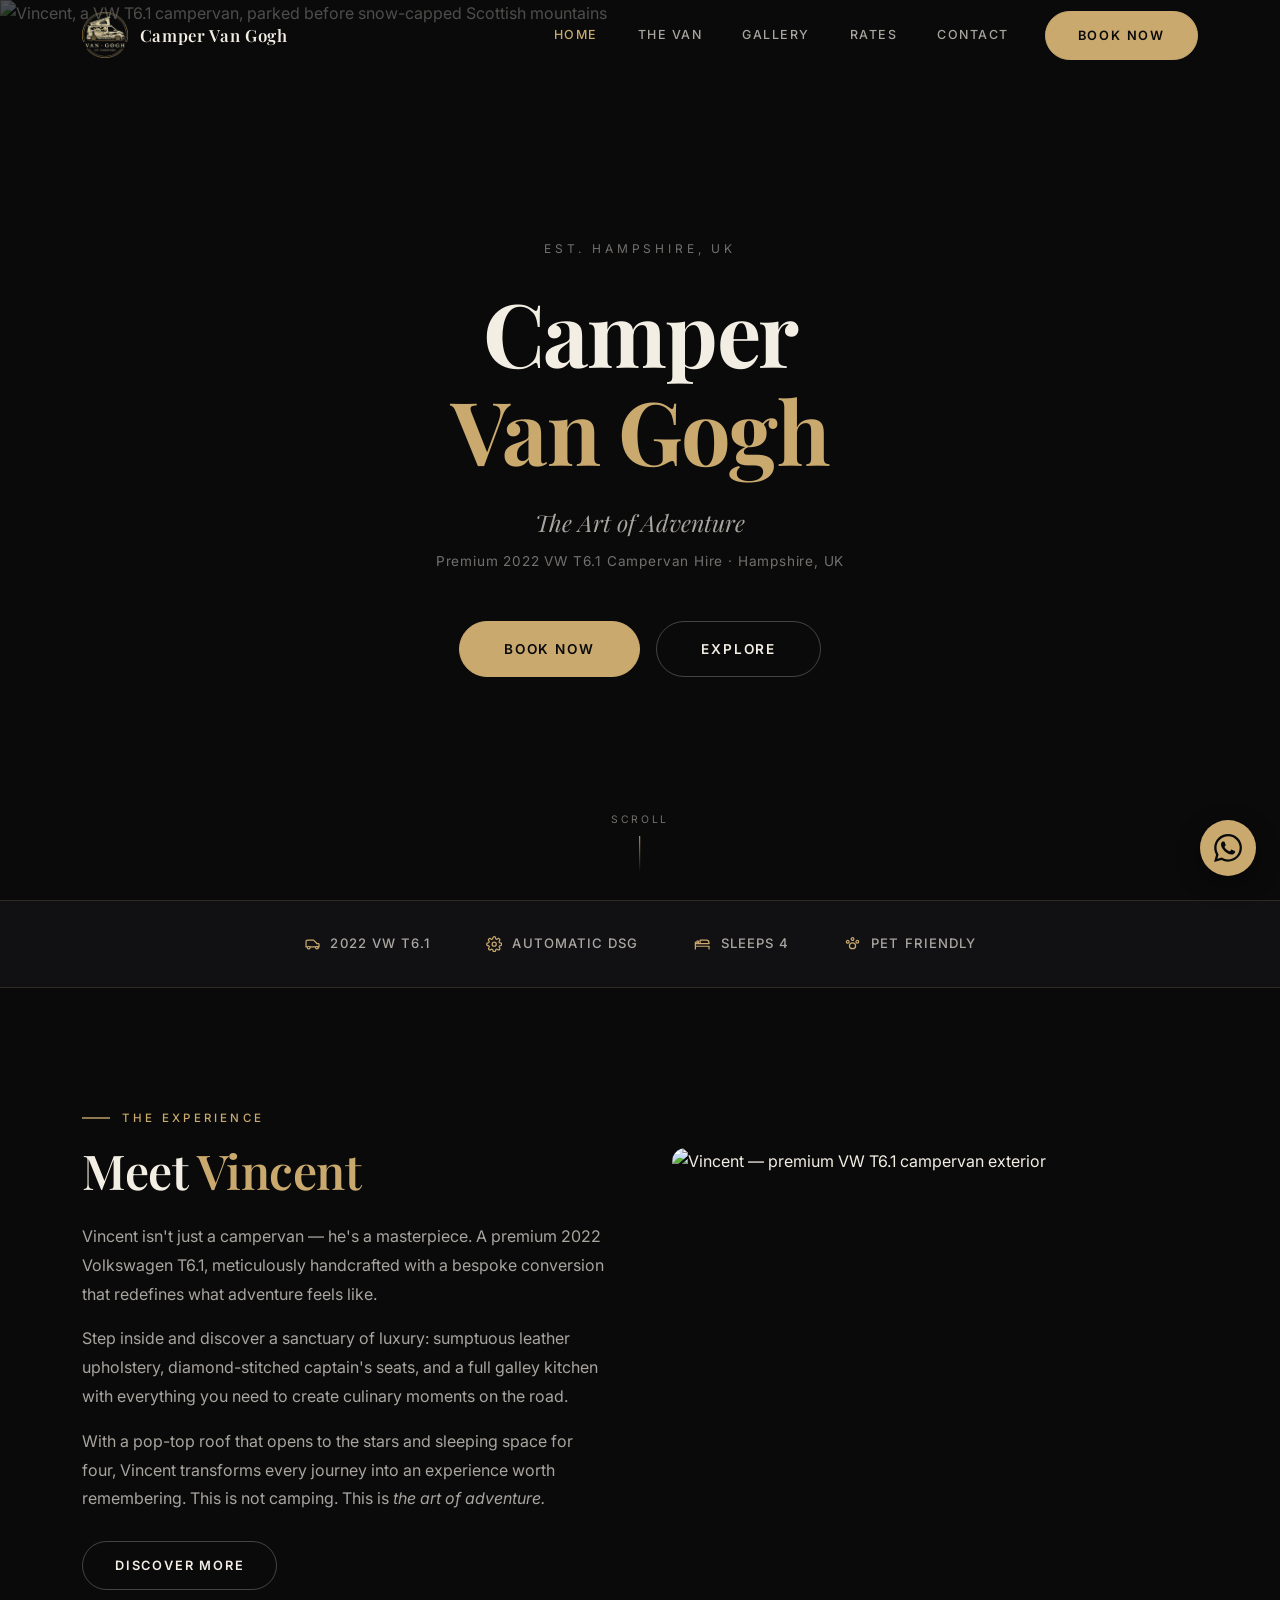
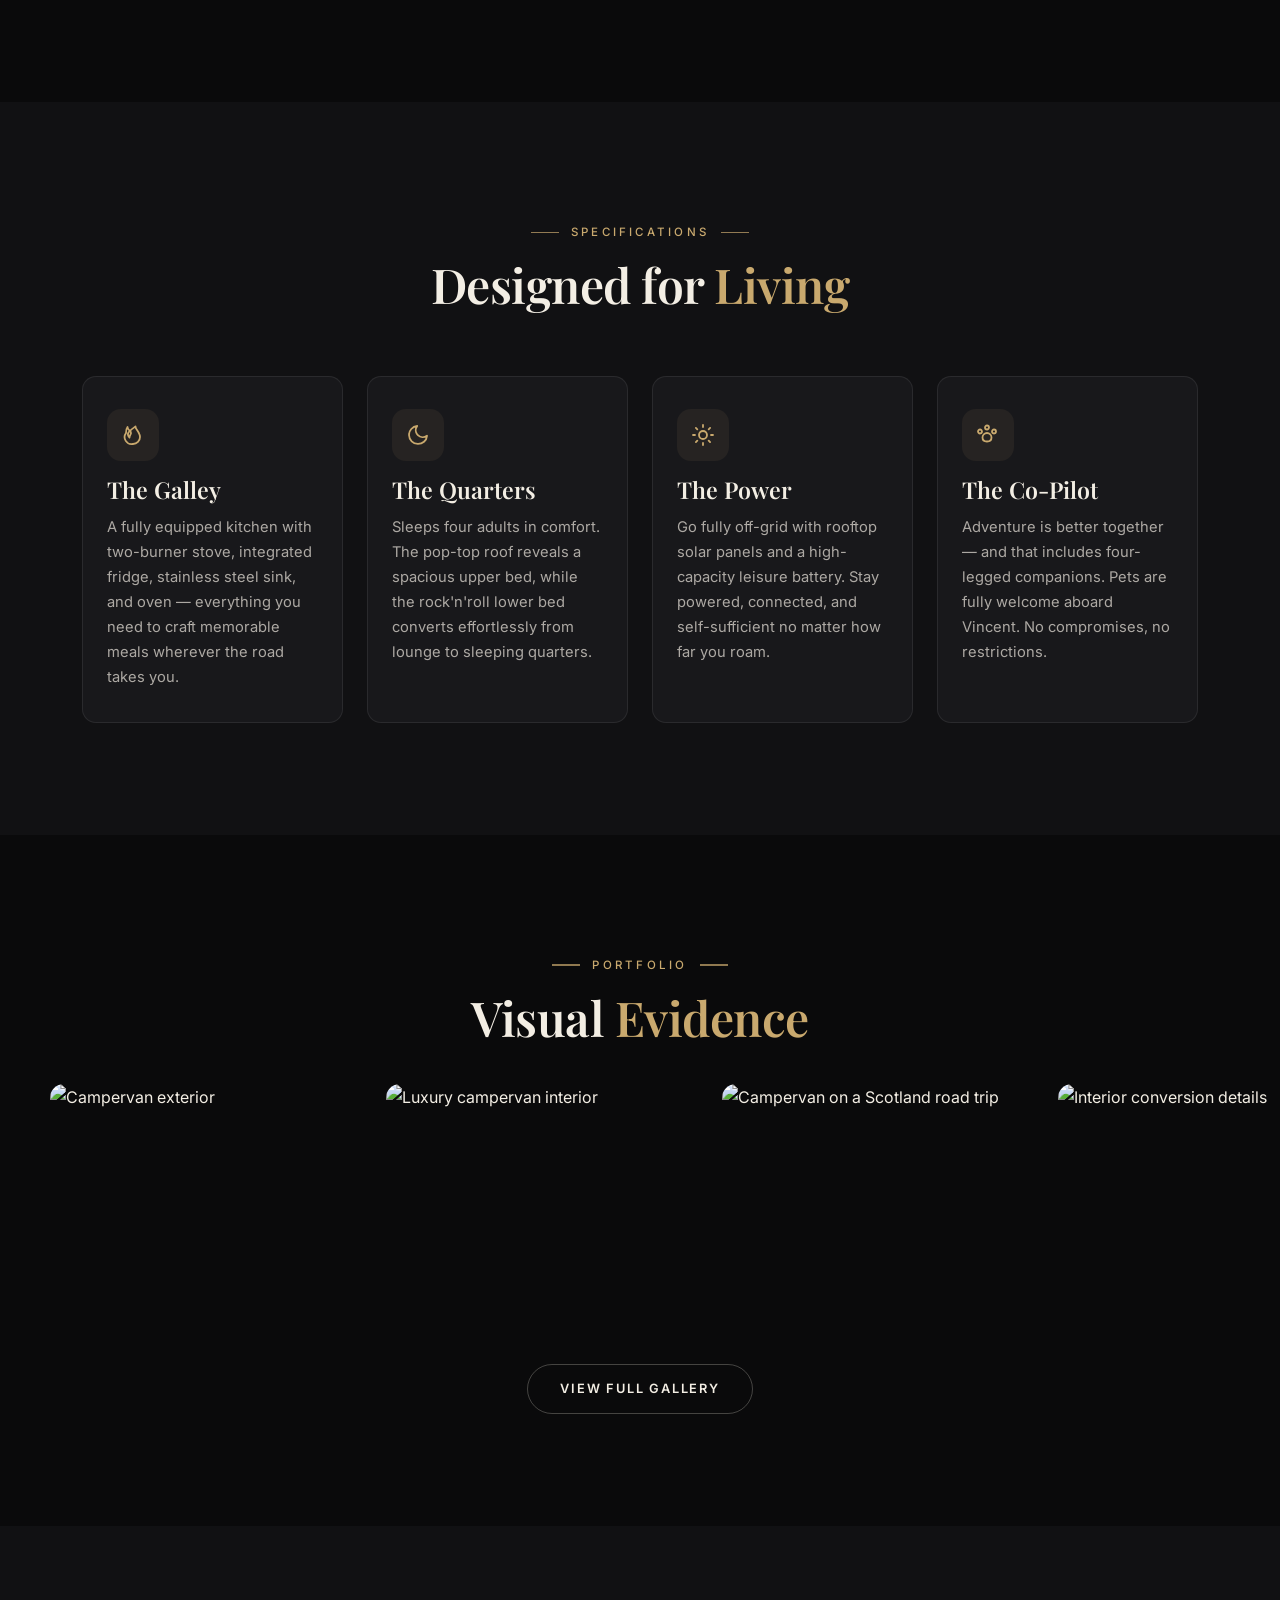
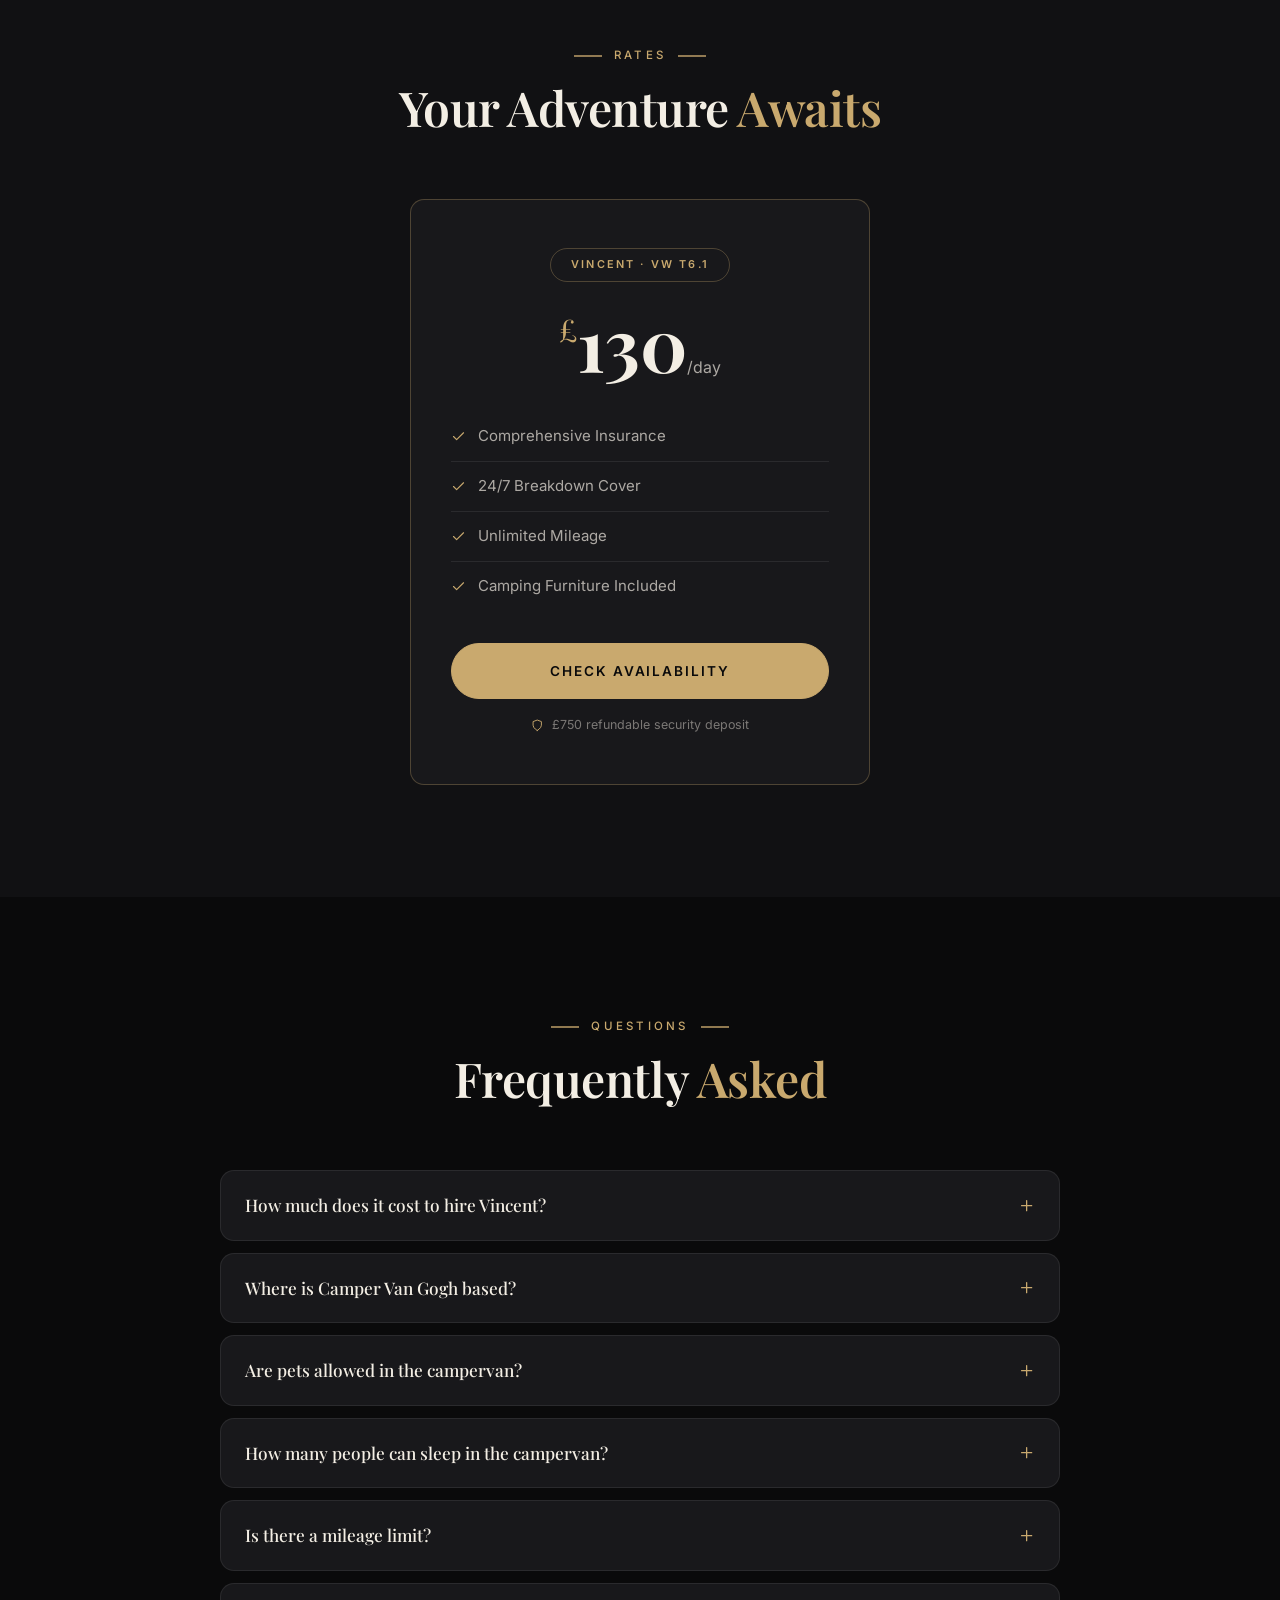
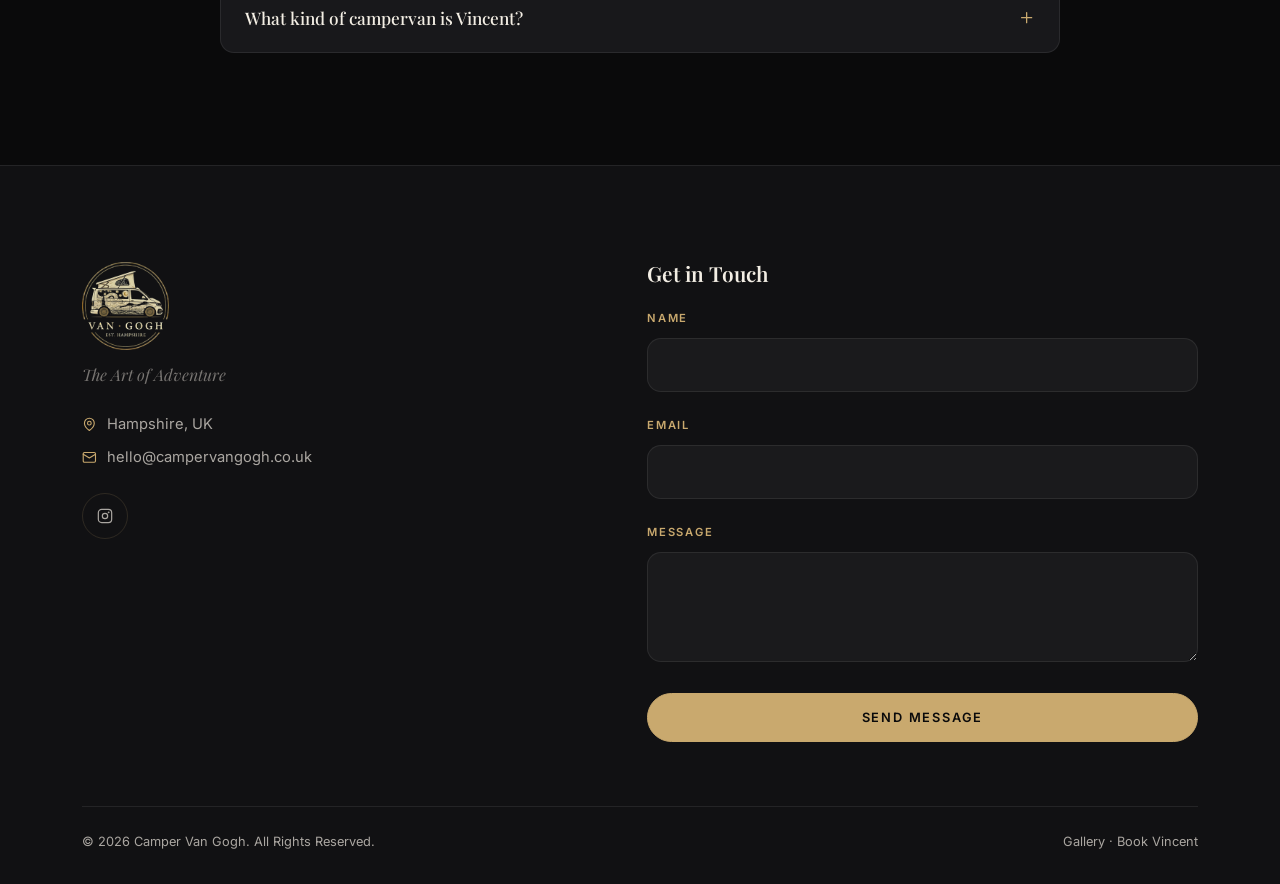
==== commit 91794ad7: "Add files via upload" ====
--- a/index.html
+++ b/index.html
@@ -3,7 +3,7 @@
 <head>
     <meta charset="UTF-8">
     <meta name="viewport" content="width=device-width, initial-scale=1.0">
-    <meta name="theme-color" content="#0a0a0a">
+    <meta name="theme-color" content="#0a0a0b">
 
     <link rel="icon" href="favicon.ico" sizes="any">
     <link rel="icon" type="image/png" sizes="32x32" href="Logo/favicon-32.png">
@@ -11,8 +11,7 @@
     <link rel="apple-touch-icon" sizes="180x180" href="Logo/apple-touch-icon.png">
 
     <title>Campervan Hire Hampshire UK | VW T6.1 from £130/day | Camper Van Gogh</title>
-    <meta name="description" content="Hire Vincent, a premium VW T6.1 campervan from Hampshire, UK. Sleeps 4, pet friendly, automatic DSG, pop-top roof, full kitchen. From £130/day with insurance and unlimited mileage.">
-    <meta name="keywords" content="campervan hire Hampshire, VW T6.1 hire UK, luxury campervan rental, pet friendly campervan, pop top campervan hire, VW California alternative, Scotland road trip campervan, weekend campervan hire UK">
+    <meta name="description" content="Hire Vincent, a premium 2022 VW T6.1 campervan from Hampshire, UK. Sleeps 4, pet friendly, automatic DSG, pop-top roof, full kitchen. From £130/day with insurance and unlimited mileage.">
     <meta name="author" content="Camper Van Gogh">
     <link rel="canonical" href="https://campervangogh.com/">
 
@@ -23,666 +22,200 @@
     <meta property="og:url" content="https://campervangogh.com/">
     <meta property="og:title" content="Camper Van Gogh — Premium VW T6.1 Campervan Hire, Hampshire UK">
     <meta property="og:description" content="Vincent, a hand-converted 2022 VW T6.1. Sleeps 4, pet friendly, pop-top roof. From £130/day with insurance & unlimited mileage.">
-    <meta property="og:image" content="https://campervangogh.com/gallery/exterior/scotland-15.jpg">
-    <meta property="og:image:width" content="1600">
-    <meta property="og:image:height" content="1200">
+    <meta property="og:image" content="https://campervangogh.com/gallery/exterior/scotland-15-1920.jpg">
     <meta property="og:image:alt" content="Camper Van Gogh — VW T6.1 campervan against snow-capped Scottish mountains">
 
     <!-- Twitter Card -->
     <meta name="twitter:card" content="summary_large_image">
     <meta name="twitter:title" content="Camper Van Gogh — Premium VW T6.1 Campervan Hire">
     <meta name="twitter:description" content="Hampshire-based luxury campervan hire from £130/day. Sleeps 4, pet friendly, unlimited mileage.">
-    <meta name="twitter:image" content="https://campervangogh.com/gallery/exterior/scotland-15.jpg">
-
-    <!-- Robots -->
+    <meta name="twitter:image" content="https://campervangogh.com/gallery/exterior/scotland-15-1920.jpg">
+
     <meta name="robots" content="index, follow, max-image-preview:large">
 
+    <!-- Fonts -->
     <link rel="preconnect" href="https://fonts.googleapis.com">
     <link rel="preconnect" href="https://fonts.gstatic.com" crossorigin>
-    <link href="https://fonts.googleapis.com/css2?family=Playfair+Display:ital,wght@0,400;0,500;0,600;0,700;1,400;1,500&family=Inter:wght@300;400;500;600&display=swap" rel="stylesheet">
-    <link rel="stylesheet" href="https://cdnjs.cloudflare.com/ajax/libs/font-awesome/6.4.0/css/all.min.css">
+    <link href="https://fonts.googleapis.com/css2?family=Playfair+Display:ital,wght@0,500;0,600;0,700;1,500&family=Inter:wght@400;500;600&display=swap" rel="stylesheet">
+
+    <!-- LCP image preload -->
+    <link rel="preload" as="image" href="gallery/exterior/scotland-15-1920.webp"
+          imagesrcset="gallery/exterior/scotland-15-1080.webp 1080w, gallery/exterior/scotland-15-1920.webp 1920w"
+          imagesizes="100vw" fetchpriority="high">
+
     <link rel="stylesheet" href="styles.css">
 
     <style>
-        /* ── Page-specific: Hero, About, Features, Gallery, Pricing, Footer ── */
-        .gold { color: var(--accent-gold); }
+        /* ── Page-specific styles ── */
 
         /* Highlights bar */
         .highlights {
-            background: var(--bg-secondary);
-            border-top: 1px solid rgba(201,168,76,0.1);
-            border-bottom: 1px solid rgba(201,168,76,0.1);
-            padding: 28px 24px;
-        }
-        .highlights-inner {
-            max-width: 1200px;
-            margin: 0 auto;
+            background: var(--bg-1);
+            border-block: 1px solid var(--line-gold);
+            padding: var(--s-5) var(--inline-pad);
+        }
+        .highlights__inner {
+            max-width: var(--content-w);
+            margin-inline: auto;
             display: flex;
             justify-content: center;
-            align-items: center;
             flex-wrap: wrap;
-            gap: 16px;
-        }
-        .highlights-item {
+            gap: var(--s-2) var(--s-6);
+        }
+        .highlights__item {
             display: flex;
             align-items: center;
             gap: 10px;
-            padding: 8px 16px;
-        }
-        .highlights-icon {
-            color: var(--accent-gold);
-            font-size: 1.3rem;
-        }
-        .highlights-label {
-            font-size: 0.85rem;
+            padding: var(--s-2) var(--s-3);
+            font-size: 0.82rem;
             font-weight: 500;
-            letter-spacing: 0.05em;
+            letter-spacing: 0.08em;
             text-transform: uppercase;
-        }
-        .highlights-divider {
-            width: 1px;
-            height: 24px;
-            background: var(--accent-gold);
-            opacity: 0.3;
-        }
-        @media (max-width: 640px) {
-            .highlights-divider { display: none; }
-            .highlights-inner { justify-content: space-around; }
-        }
-
-        /* Section eyebrow */
-        .section-eyebrow {
-            display: inline-flex;
+            color: var(--ink-2);
+        }
+        .highlights__item svg.icon { color: var(--gold); width: 1.25em; height: 1.25em; }
+
+        /* About */
+        .about__grid {
+            display: grid;
+            gap: var(--s-7);
             align-items: center;
-            gap: 12px;
-            text-transform: uppercase;
-            letter-spacing: 0.3em;
-            font-size: 0.75rem;
-            font-weight: 500;
-            color: var(--accent-gold);
-            margin-bottom: 16px;
-        }
-        .section-eyebrow::before {
-            content: '';
-            display: inline-block;
-            width: 28px;
-            height: 2px;
-            background: var(--accent-gold);
-        }
-
-        /* About section */
-        .about {
-            padding: 100px 24px;
-            background: var(--bg-primary);
-        }
-        .about-container {
-            max-width: 1200px;
-            margin: 0 auto;
+        }
+        @media (min-width: 900px) {
+            .about__grid { grid-template-columns: 1fr 1fr; gap: var(--s-8); }
+        }
+        .about__copy p { margin-bottom: var(--s-4); line-height: 1.8; }
+        .about__copy .btn { margin-top: var(--s-3); }
+        .about__media {
+            position: relative;
+            border-radius: var(--r-md);
+            overflow: hidden;
+            aspect-ratio: 4 / 3;
+        }
+        .about__media img {
+            width: 100%; height: 100%;
+            object-fit: cover;
+            transition: transform 0.6s var(--ease);
+        }
+        .about__media:hover img { transform: scale(1.03); }
+
+        /* Features */
+        .features__grid {
             display: grid;
-            grid-template-columns: 1fr 1fr;
-            gap: 60px;
-            align-items: center;
-        }
-        @media (max-width: 900px) {
-            .about-container { grid-template-columns: 1fr; gap: 40px; }
-        }
-        .about-description {
-            margin: 24px 0 32px;
-        }
-        .about-description p {
-            margin-bottom: 16px;
-            line-height: 1.8;
-        }
-        .about-image-frame {
-            position: relative;
-            border-radius: var(--radius-lg);
-            overflow: hidden;
-        }
-        .about-image-frame img {
-            width: 100%;
-            height: auto;
-            border-radius: var(--radius-lg);
-            transition: transform 0.6s var(--ease-out-expo);
-        }
-        .about-image-frame:hover img {
-            transform: scale(1.03);
-        }
-        .about-image-accent {
-            position: absolute;
-            top: -12px;
-            right: -12px;
-            width: 100%;
-            height: 100%;
-            border: 2px solid var(--accent-gold);
-            border-radius: var(--radius-lg);
-            opacity: 0.3;
-            z-index: -1;
-        }
-        .about-image-wrap {
-            position: relative;
-        }
-
-        /* Features section */
-        .features {
-            padding: 100px 24px;
-            background: var(--bg-secondary);
-        }
-        .features-header {
-            text-align: center;
-            margin-bottom: 56px;
-        }
-        .features-grid {
-            max-width: 1200px;
-            margin: 0 auto;
-            display: grid;
-            grid-template-columns: repeat(4, 1fr);
-            gap: 24px;
-        }
-        @media (max-width: 1024px) { .features-grid { grid-template-columns: repeat(2, 1fr); } }
-        @media (max-width: 600px) { .features-grid { grid-template-columns: 1fr; } }
-
-        .feature-card {
-            background: rgba(26,26,26,0.7);
-            backdrop-filter: blur(20px);
-            -webkit-backdrop-filter: blur(20px);
-            border: 1px solid rgba(201,168,76,0.1);
-            border-radius: var(--radius-lg);
-            padding: 36px 28px;
-            transition: transform 0.35s var(--ease-out-expo), box-shadow 0.35s var(--ease-out-expo), border-color 0.35s;
-        }
-        .feature-card:hover {
-            transform: translateY(-8px);
-            box-shadow: 0 20px 50px rgba(0,0,0,0.3), 0 0 30px rgba(201,168,76,0.08);
-            border-color: rgba(201,168,76,0.25);
-        }
-        .feature-card-icon {
-            width: 56px;
-            height: 56px;
-            background: rgba(201,168,76,0.08);
-            border-radius: var(--radius-md);
+            grid-template-columns: repeat(auto-fit, minmax(250px, 1fr));
+            gap: var(--s-5);
+        }
+        .feature { padding: var(--s-6) var(--s-5); }
+        .feature__icon {
+            width: 52px; height: 52px;
             display: flex;
             align-items: center;
             justify-content: center;
-            font-size: 1.5rem;
-            color: var(--accent-gold);
-            margin-bottom: 20px;
-        }
-        .feature-card-title {
-            font-family: var(--font-display);
-            font-size: 1.25rem;
-            margin-bottom: 12px;
-            color: var(--text-primary);
-        }
-        .feature-card-desc {
-            color: var(--text-secondary);
-            font-size: 0.9rem;
-            line-height: 1.7;
-        }
-
-        /* Gallery preview */
-        .gallery-section {
-            padding: 100px 0;
-            background: var(--bg-primary);
+            background: var(--gold-08);
+            border-radius: var(--r-md);
+            color: var(--gold);
+            font-size: 1.4rem;
+            margin-bottom: var(--s-4);
+        }
+        .feature__icon svg.icon { width: 24px; height: 24px; }
+        .feature h3 { margin-bottom: var(--s-3); }
+        .feature p { font-size: 0.92rem; line-height: 1.7; }
+
+        /* Gallery strip */
+        .strip {
+            overflow-x: auto;
+            scrollbar-width: none;
+            -webkit-overflow-scrolling: touch;
+        }
+        .strip::-webkit-scrollbar { display: none; }
+        .strip__track {
+            display: flex;
+            gap: var(--s-4);
+            padding-inline: max(var(--inline-pad), calc((100vw - var(--content-w)) / 2));
+        }
+        .strip__item {
+            flex-shrink: 0;
+            width: min(320px, 72vw);
+            aspect-ratio: 4 / 3;
+            border-radius: var(--r-md);
             overflow: hidden;
         }
-        .gallery-header {
+        .strip__item img {
+            width: 100%; height: 100%;
+            object-fit: cover;
+            transition: transform 0.5s var(--ease);
+        }
+        .strip__item:hover img { transform: scale(1.06); }
+
+        /* Pricing */
+        .pricing-card {
+            max-width: 460px;
+            margin-inline: auto;
+            background: var(--bg-2);
+            border: 1px solid var(--gold-30);
+            border-radius: var(--r-md);
+            padding: clamp(32px, 5vw, 48px) clamp(24px, 4vw, 40px);
             text-align: center;
-            margin-bottom: 48px;
-            padding: 0 24px;
-        }
-        .gallery-strip {
-            overflow-x: auto;
-            cursor: grab;
-            -ms-overflow-style: none;
-            scrollbar-width: none;
-        }
-        .gallery-strip::-webkit-scrollbar { display: none; }
-        .gallery-track {
-            display: flex;
-            gap: 16px;
-            padding: 0 24px;
-        }
-        .gallery-item {
-            flex-shrink: 0;
-            width: 320px;
-            height: 240px;
-            border-radius: var(--radius-md);
-            overflow: hidden;
-        }
-        @media (max-width: 640px) {
-            .gallery-item { width: 260px; height: 195px; }
-        }
-        .gallery-item img {
-            width: 100%;
-            height: 100%;
-            object-fit: cover;
-            transition: transform 0.5s var(--ease-out-expo);
-        }
-        .gallery-item:hover img {
-            transform: scale(1.08);
-        }
-        .gallery-cta {
-            text-align: center;
-            margin-top: 40px;
-        }
-
-        /* Pricing section */
-        .pricing {
-            padding: 100px 24px;
-            background: var(--bg-secondary);
-        }
-        .pricing-header {
-            text-align: center;
-            margin-bottom: 48px;
-        }
-        .pricing-card {
-            max-width: 480px;
-            margin: 0 auto;
-            background: rgba(26,26,26,0.7);
-            backdrop-filter: blur(20px);
-            border: 2px solid rgba(201,168,76,0.2);
-            border-radius: var(--radius-xl);
-            padding: 48px 40px;
-            text-align: center;
-        }
-        .pricing-badge {
+        }
+        .pricing-card__badge {
             display: inline-block;
-            font-size: 0.7rem;
+            font-size: 0.68rem;
+            font-weight: 600;
             text-transform: uppercase;
             letter-spacing: 0.2em;
-            color: var(--accent-gold);
-            border: 1px solid rgba(201,168,76,0.3);
-            border-radius: var(--radius-full);
-            padding: 6px 20px;
-            margin-bottom: 24px;
-        }
-        .pricing-amount {
-            margin-bottom: 32px;
-        }
-        .pricing-currency {
+            color: var(--gold);
+            border: 1px solid var(--gold-30);
+            border-radius: var(--r-pill);
+            padding: 7px 20px;
+            margin-bottom: var(--s-5);
+        }
+        .pricing-card__amount { margin-bottom: var(--s-6); }
+        .pricing-card__currency {
             font-family: var(--font-display);
-            font-size: 2rem;
-            color: var(--accent-gold);
+            font-size: 1.9rem;
+            color: var(--gold);
             vertical-align: top;
-        }
-        .pricing-number {
+            line-height: 1.6;
+        }
+        .pricing-card__number {
             font-family: var(--font-display);
-            font-size: 5rem;
+            font-size: clamp(3.6rem, 8vw, 4.6rem);
             font-weight: 700;
-            color: var(--text-primary);
             line-height: 1;
         }
-        .pricing-period {
-            font-size: 1rem;
-            color: var(--text-secondary);
-        }
-        .pricing-includes {
+        .pricing-card__period { font-size: 1rem; color: var(--ink-2); }
+        .pricing-card__includes {
             text-align: left;
-            margin-bottom: 36px;
-        }
-        .pricing-includes li {
+            margin-bottom: var(--s-6);
+        }
+        .pricing-card__includes li {
             display: flex;
             align-items: center;
             gap: 12px;
             padding: 12px 0;
-            border-bottom: 1px solid rgba(255,255,255,0.04);
-            color: var(--text-secondary);
-            font-size: 0.95rem;
-        }
-        .pricing-includes li i {
-            color: var(--accent-gold);
-            font-size: 0.85rem;
-        }
-        .pricing-deposit {
-            margin-top: 20px;
-            font-size: 0.8rem;
-            color: var(--text-muted);
-        }
-        .pricing-deposit i {
-            color: var(--accent-gold);
-            margin-right: 6px;
-        }
-
-        /* FAQ */
-        .faq {
-            padding: 100px 24px;
-            background: var(--bg-primary);
-        }
-        .faq-container {
-            max-width: 880px;
-            margin: 0 auto;
-        }
-        .faq-header {
-            text-align: center;
-            margin-bottom: 56px;
-        }
-        .faq-list {
-            display: flex;
-            flex-direction: column;
-            gap: 12px;
-        }
-        .faq-item {
-            background: rgba(26,26,26,0.6);
-            border: 1px solid rgba(201,168,76,0.1);
-            border-radius: var(--radius-md);
-            overflow: hidden;
-            transition: border-color 0.3s, background 0.3s;
-        }
-        .faq-item[open] {
-            border-color: rgba(201,168,76,0.3);
-            background: rgba(26,26,26,0.85);
-        }
-        .faq-item summary {
-            list-style: none;
-            cursor: pointer;
-            display: flex;
-            align-items: center;
-            justify-content: space-between;
-            gap: 16px;
-            padding: 22px 26px;
-            font-family: var(--font-display);
-            font-size: 1.1rem;
-            font-weight: 500;
-            color: var(--text-primary);
-            transition: color 0.3s;
-        }
-        .faq-item summary::-webkit-details-marker { display: none; }
-        .faq-item summary:hover { color: var(--accent-gold); }
-        .faq-item summary i {
-            color: var(--accent-gold);
-            font-size: 0.9rem;
-            transition: transform 0.3s;
-            flex-shrink: 0;
-        }
-        .faq-item[open] summary i { transform: rotate(45deg); }
-        .faq-item p {
-            padding: 0 26px 24px;
-            color: var(--text-secondary);
-            line-height: 1.75;
-            font-size: 0.95rem;
-        }
-        .faq-item p strong {
-            color: var(--text-primary);
-            font-weight: 600;
-        }
-        @media (max-width: 640px) {
-            .faq-item summary { font-size: 1rem; padding: 18px 20px; }
-            .faq-item p { padding: 0 20px 20px; font-size: 0.9rem; }
-        }
-
-        /* Footer */
-        .footer {
-            padding: 80px 24px 40px;
-            background: var(--bg-primary);
-            border-top: 1px solid rgba(255,255,255,0.04);
-        }
-        .footer-container {
-            max-width: 1200px;
-            margin: 0 auto;
-            display: grid;
-            grid-template-columns: 1fr 1.2fr;
-            gap: 60px;
-        }
-        @media (max-width: 768px) {
-            .footer-container { grid-template-columns: 1fr; }
-        }
-        .footer-brand {
-            margin-bottom: 12px;
-            display: block;
-        }
-        .footer-brand img {
-            height: 96px;
-            width: auto;
-            display: block;
-        }
-        @media (max-width: 768px) {
-            .footer-brand img { height: 80px; margin: 0 auto; }
-            .footer-brand { text-align: center; }
-        }
-        .footer-tagline {
-            font-style: italic;
-            color: var(--text-muted);
-            margin-bottom: 20px;
-        }
-        .footer-details p {
-            color: var(--text-secondary);
-            font-size: 0.9rem;
-            margin-bottom: 8px;
-        }
-        .footer-details i {
-            color: var(--accent-gold);
-            margin-right: 8px;
-            width: 16px;
-        }
-        .footer-social {
-            margin-top: 20px;
-            display: flex;
-            gap: 16px;
-        }
-        .footer-social a {
-            width: 44px;
-            height: 44px;
-            border-radius: 50%;
-            border: 1px solid rgba(201,168,76,0.2);
+            border-bottom: 1px solid var(--line);
+            color: var(--ink-2);
+            font-size: 0.94rem;
+        }
+        .pricing-card__includes li:last-child { border-bottom: none; }
+        .pricing-card__includes svg.icon { color: var(--gold); }
+        .pricing-card__deposit {
+            margin-top: var(--s-4);
+            font-size: 0.78rem;
+            color: var(--ink-3);
             display: flex;
             align-items: center;
             justify-content: center;
-            font-size: 1.2rem;
-            color: var(--text-secondary);
-            transition: all 0.3s;
-        }
-        .footer-social a:hover {
-            color: var(--accent-gold);
-            border-color: var(--accent-gold);
-            background: rgba(201,168,76,0.08);
-        }
-        .footer-form-title {
-            font-family: var(--font-display);
-            font-size: 1.3rem;
-            margin-bottom: 24px;
-            color: var(--text-primary);
-        }
-        .footer-form input,
-        .footer-form textarea {
-            width: 100%;
-            background: transparent;
-            border: none;
-            border-bottom: 1px solid #333;
-            padding: 14px 0;
-            font-size: 0.95rem;
-            color: var(--text-primary);
-            transition: border-color 0.3s;
-        }
-        .footer-form input:focus,
-        .footer-form textarea:focus {
-            border-bottom-color: var(--accent-gold);
-        }
-        .footer-form input::placeholder,
-        .footer-form textarea::placeholder {
-            color: var(--text-muted);
-            text-transform: uppercase;
-            letter-spacing: 0.1em;
-            font-size: 0.8rem;
-        }
-        .footer-form .form-group {
-            margin-bottom: 0;
-        }
-        .footer-bottom {
-            max-width: 1200px;
-            margin: 40px auto 0;
-            padding-top: 24px;
-            border-top: 1px solid rgba(255,255,255,0.04);
-            text-align: center;
-        }
-        .footer-bottom p {
-            color: var(--text-muted);
-            font-size: 0.8rem;
-        }
-
-        /* Dock nav */
-        .dock {
-            position: fixed;
-            bottom: 24px;
-            left: 50%;
-            transform: translateX(-50%) translateY(100px);
-            z-index: 1000;
-            display: flex;
-            align-items: center;
-            gap: 6px;
-            padding: 8px 12px;
-            border-radius: var(--radius-full);
-            background: rgba(20,20,20,0.9);
-            backdrop-filter: blur(24px);
-            -webkit-backdrop-filter: blur(24px);
-            border: 1px solid rgba(201,168,76,0.12);
-            box-shadow: 0 8px 32px rgba(0,0,0,0.5);
-            transition: transform 0.5s var(--ease-out-expo), opacity 0.5s;
-            opacity: 0;
-        }
-        .dock.active {
-            transform: translateX(-50%) translateY(0);
-            opacity: 1;
-        }
-        .dock-inner {
-            display: flex;
-            align-items: center;
-            gap: 4px;
-        }
-        .dock-link {
-            display: flex;
-            align-items: center;
-            gap: 6px;
-            padding: 10px 16px;
-            font-size: 0.78rem;
-            font-weight: 500;
-            text-transform: uppercase;
-            letter-spacing: 0.08em;
-            color: var(--text-primary);
-            border-radius: var(--radius-full);
-            transition: all 0.25s;
-            white-space: nowrap;
-        }
-        .dock-link:hover, .dock-link--active {
-            color: var(--accent-gold);
-            background: rgba(201,168,76,0.08);
-        }
-        .dock-link i {
-            font-size: 0.9rem;
-        }
-        .dock-cta {
-            display: flex;
-            align-items: center;
-            gap: 6px;
-            background: var(--accent-gold);
-            color: var(--bg-primary) !important;
-            font-weight: 600;
-            padding: 10px 22px;
-            border-radius: var(--radius-full);
-            font-size: 0.78rem;
-            text-transform: uppercase;
-            letter-spacing: 0.08em;
-            transition: all 0.3s;
-        }
-        .dock-cta:hover {
-            background: var(--accent-gold-light);
-            color: var(--bg-primary) !important;
-            box-shadow: 0 0 30px rgba(201,168,76,0.2);
-        }
-        @media (max-width: 768px) {
-            .dock { bottom: 16px; left: 16px; right: 16px; transform: translateX(0) translateY(100px); }
-            .dock.active { transform: translateX(0) translateY(0); }
-            .dock-link span { display: none; }
-            .dock-link { padding: 10px 12px; }
-        }
-
-        /* btn full width */
-        .btn-full { width: 100%; }
-
-        /* Hero scroll indicator */
-        .hero-scroll-indicator {
-            position: absolute;
-            bottom: 36px;
-            left: 50%;
-            transform: translateX(-50%);
-            z-index: 3;
-            display: flex;
-            flex-direction: column;
-            align-items: center;
             gap: 8px;
-            color: var(--text-muted);
-            font-size: 0.7rem;
-            text-transform: uppercase;
-            letter-spacing: 0.2em;
-            animation: bounce 2s infinite;
-        }
-        .hero-scroll-indicator::after {
-            content: '';
-            width: 1px;
-            height: 32px;
-            background: linear-gradient(to bottom, var(--accent-gold), transparent);
-        }
-
-        /* Hero specifics */
-        .hero-parallax {
-            position: absolute;
-            inset: 0;
-            background-size: cover;
-            background-position: center 68%;
-            z-index: 0;
-        }
-        /* Keep the van in frame on narrow viewports */
-        @media (max-aspect-ratio: 1/1) {
-            .hero-parallax { background-position: center 72%; }
-        }
-        @media (max-aspect-ratio: 3/4) {
-            .hero-parallax { background-position: center 78%; }
-        }
-        .hero-overlay {
-            position: absolute;
-            inset: 0;
-            background: linear-gradient(to bottom, rgba(10,10,10,0.72) 0%, rgba(10,10,10,0.4) 40%, rgba(10,10,10,0.3) 60%, rgba(10,10,10,0.85) 100%);
-            z-index: 1;
-        }
-        .hero-content {
-            position: relative;
-            z-index: 2;
-            text-align: center;
-            padding: 24px;
-            max-width: 900px;
-        }
-        .hero-eyebrow {
-            font-size: 0.8rem;
-            text-transform: uppercase;
-            letter-spacing: 0.3em;
-            color: var(--text-muted);
-            margin-bottom: 20px;
-        }
-        .hero-title {
-            margin-bottom: 20px;
-        }
-        .hero-title-line {
-            display: block;
-        }
-        .hero-title-line--gold {
-            color: var(--accent-gold);
-        }
-        .hero-subtitle {
-            font-family: var(--font-display);
-            font-size: 1.4rem;
-            font-style: italic;
-            color: var(--text-secondary);
-            margin-bottom: 8px;
-        }
-        .hero-tagline {
-            font-size: 0.9rem;
-            color: var(--text-muted);
-            margin-bottom: 36px;
-        }
-        .hero-actions {
-            display: flex;
-            gap: 16px;
-            justify-content: center;
-            flex-wrap: wrap;
+        }
+        .pricing-card__deposit svg.icon { color: var(--gold); }
+
+        /* FAQ */
+        .faq-list {
+            max-width: 840px;
+            margin-inline: auto;
+            display: grid;
+            gap: var(--s-3);
         }
     </style>
 
@@ -697,22 +230,13 @@
           "name": "Camper Van Gogh",
           "description": "Premium campervan hire from Hampshire, UK. A hand-converted 2022 VW T6.1 campervan that sleeps 4, with pop-top roof, full galley kitchen, and pet-friendly policy.",
           "url": "https://campervangogh.com/",
-          "image": "https://campervangogh.com/gallery/exterior/scotland-15.jpg",
+          "image": "https://campervangogh.com/gallery/exterior/scotland-15-1920.jpg",
           "telephone": "",
           "email": "hello@campervangogh.co.uk",
           "priceRange": "££",
-          "address": {
-            "@type": "PostalAddress",
-            "addressRegion": "Hampshire",
-            "addressCountry": "GB"
-          },
-          "areaServed": {
-            "@type": "Country",
-            "name": "United Kingdom"
-          },
-          "sameAs": [
-            "https://www.instagram.com/camper.van.gogh/"
-          ]
+          "address": { "@type": "PostalAddress", "addressRegion": "Hampshire", "addressCountry": "GB" },
+          "areaServed": { "@type": "Country", "name": "United Kingdom" },
+          "sameAs": ["https://www.instagram.com/camper.van.gogh/"]
         },
         {
           "@type": "Product",
@@ -720,14 +244,11 @@
           "name": "Vincent — 2022 VW T6.1 Campervan",
           "description": "Hand-converted 2022 Volkswagen Transporter T6.1 campervan. Automatic DSG, pop-top roof sleeping 4 adults, full galley kitchen with two-burner stove, fridge and oven, leather captain's seats, rock'n'roll bed, solar panels and leisure battery, pet friendly.",
           "image": [
-            "https://campervangogh.com/gallery/exterior/scotland-15.jpg",
-            "https://campervangogh.com/gallery/exterior/campervan-09.jpg",
-            "https://campervangogh.com/gallery/exterior/scotland-20.jpg"
+            "https://campervangogh.com/gallery/exterior/scotland-15-1920.jpg",
+            "https://campervangogh.com/gallery/exterior/campervan-09-1600.jpg",
+            "https://campervangogh.com/gallery/exterior/scotland-20-1600.jpg"
           ],
-          "brand": {
-            "@type": "Brand",
-            "name": "Volkswagen"
-          },
+          "brand": { "@type": "Brand", "name": "Volkswagen" },
           "model": "Transporter T6.1",
           "vehicleModelDate": "2022",
           "category": "Campervan",
@@ -736,78 +257,22 @@
             "url": "https://campervangogh.com/booking.html",
             "priceCurrency": "GBP",
             "price": "130",
-            "priceSpecification": {
-              "@type": "UnitPriceSpecification",
-              "price": "130",
-              "priceCurrency": "GBP",
-              "unitText": "DAY"
-            },
+            "priceSpecification": { "@type": "UnitPriceSpecification", "price": "130", "priceCurrency": "GBP", "unitText": "DAY" },
             "availability": "https://schema.org/InStock",
-            "seller": {
-              "@id": "https://campervangogh.com/#business"
-            }
+            "seller": { "@id": "https://campervangogh.com/#business" }
           }
         },
         {
           "@type": "FAQPage",
           "@id": "https://campervangogh.com/#faq",
           "mainEntity": [
-            {
-              "@type": "Question",
-              "name": "How much does it cost to hire Vincent?",
-              "acceptedAnswer": {
-                "@type": "Answer",
-                "text": "Hire is £130 per day with a refundable £750 security deposit. Comprehensive insurance, 24/7 breakdown cover, unlimited mileage and camping furniture are all included."
-              }
-            },
-            {
-              "@type": "Question",
-              "name": "Where is Camper Van Gogh based?",
-              "acceptedAnswer": {
-                "@type": "Answer",
-                "text": "We are based in Hampshire, UK. Vincent is collected from and returned to our Hampshire location."
-              }
-            },
-            {
-              "@type": "Question",
-              "name": "Are pets allowed in the campervan?",
-              "acceptedAnswer": {
-                "@type": "Answer",
-                "text": "Yes — pets are fully welcome. Adventure is better together, and that includes four-legged co-pilots. There are no extra fees or restrictions for bringing your dog."
-              }
-            },
-            {
-              "@type": "Question",
-              "name": "How many people can sleep in the campervan?",
-              "acceptedAnswer": {
-                "@type": "Answer",
-                "text": "Vincent sleeps four adults. The pop-top roof opens to reveal a spacious upper bed, and the rock'n'roll lower bed converts from lounge seating to a second double bed."
-              }
-            },
-            {
-              "@type": "Question",
-              "name": "Is there a mileage limit?",
-              "acceptedAnswer": {
-                "@type": "Answer",
-                "text": "No. Unlimited mileage is included in the daily rate, so you are free to take Vincent as far as you'd like — including Scotland, Wales, or anywhere in the UK."
-              }
-            },
-            {
-              "@type": "Question",
-              "name": "What's included in the daily rate?",
-              "acceptedAnswer": {
-                "@type": "Answer",
-                "text": "Comprehensive insurance, 24/7 UK breakdown cover, unlimited mileage, and a full set of camping furniture (table, chairs, awning where applicable)."
-              }
-            },
-            {
-              "@type": "Question",
-              "name": "What kind of campervan is Vincent?",
-              "acceptedAnswer": {
-                "@type": "Answer",
-                "text": "Vincent is a 2022 Volkswagen Transporter T6.1 with an automatic DSG gearbox. The interior is a hand-crafted conversion featuring leather captain's seats, a two-burner stove, fridge, oven, sink, solar panels and a leisure battery for full off-grid capability."
-              }
-            }
+            { "@type": "Question", "name": "How much does it cost to hire Vincent?", "acceptedAnswer": { "@type": "Answer", "text": "Hire is £130 per day with a refundable £750 security deposit. Comprehensive insurance, 24/7 breakdown cover, unlimited mileage and camping furniture are all included." } },
+            { "@type": "Question", "name": "Where is Camper Van Gogh based?", "acceptedAnswer": { "@type": "Answer", "text": "We are based in Hampshire, UK. Vincent is collected from and returned to our Hampshire location." } },
+            { "@type": "Question", "name": "Are pets allowed in the campervan?", "acceptedAnswer": { "@type": "Answer", "text": "Yes — pets are fully welcome. Adventure is better together, and that includes four-legged co-pilots. There are no extra fees or restrictions for bringing your dog." } },
+            { "@type": "Question", "name": "How many people can sleep in the campervan?", "acceptedAnswer": { "@type": "Answer", "text": "Vincent sleeps four adults. The pop-top roof opens to reveal a spacious upper bed, and the rock'n'roll lower bed converts from lounge seating to a second double bed." } },
+            { "@type": "Question", "name": "Is there a mileage limit?", "acceptedAnswer": { "@type": "Answer", "text": "No. Unlimited mileage is included in the daily rate, so you are free to take Vincent as far as you'd like — including Scotland, Wales, or anywhere in the UK." } },
+            { "@type": "Question", "name": "What's included in the daily rate?", "acceptedAnswer": { "@type": "Answer", "text": "Comprehensive insurance, 24/7 UK breakdown cover, unlimited mileage, and a full set of camping furniture (table, chairs, awning where applicable)." } },
+            { "@type": "Question", "name": "What kind of campervan is Vincent?", "acceptedAnswer": { "@type": "Answer", "text": "Vincent is a 2022 Volkswagen Transporter T6.1 with an automatic DSG gearbox. The interior is a hand-crafted conversion featuring leather captain's seats, a two-burner stove, fridge, oven, sink, solar panels and a leisure battery for full off-grid capability." } }
           ]
         },
         {
@@ -816,9 +281,7 @@
           "url": "https://campervangogh.com/",
           "name": "Camper Van Gogh",
           "description": "Premium VW T6.1 campervan hire in Hampshire, UK",
-          "publisher": {
-            "@id": "https://campervangogh.com/#business"
-          },
+          "publisher": { "@id": "https://campervangogh.com/#business" },
           "inLanguage": "en-GB"
         }
       ]
@@ -827,187 +290,242 @@
 </head>
 <body>
 
+    <!-- HEADER -->
+    <header class="site-header">
+        <div class="site-header__inner">
+            <a href="index.html" class="brand" aria-label="Camper Van Gogh — Home">
+                <img src="Logo/logo-96.png" alt="" width="96" height="97">
+                <span class="brand__name">Camper Van Gogh</span>
+            </a>
+            <button class="nav-toggle" aria-expanded="false" aria-controls="site-nav" aria-label="Menu">
+                <svg class="icon icon-burger" viewBox="0 0 24 24" aria-hidden="true"><path d="M3 6h18M3 12h18M3 18h18"/></svg>
+                <svg class="icon icon-close" viewBox="0 0 24 24" aria-hidden="true"><path d="M6 6l12 12M18 6L6 18"/></svg>
+            </button>
+            <nav class="site-nav" id="site-nav" aria-label="Main">
+                <a class="site-nav__link" href="index.html" aria-current="page">Home</a>
+                <a class="site-nav__link" href="#features">The Van</a>
+                <a class="site-nav__link" href="gallery.html">Gallery</a>
+                <a class="site-nav__link" href="#pricing">Rates</a>
+                <a class="site-nav__link" href="#contact">Contact</a>
+                <a class="btn btn--gold" href="booking.html">Book Now</a>
+            </nav>
+        </div>
+    </header>
+
     <!-- HERO -->
-    <section id="hero" class="hero">
-        <div class="hero-parallax" style="background-image: url('gallery/exterior/scotland-15.jpg');"></div>
-        <div class="hero-overlay"></div>
-
-        <div class="hero-content">
-            <p class="hero-eyebrow reveal">Est. Hampshire, UK</p>
-            <h1 class="hero-title reveal">
-                <span class="hero-title-line">CAMPER</span>
-                <span class="hero-title-line hero-title-line--gold">VAN GOGH</span>
-            </h1>
-            <p class="hero-subtitle reveal"><em>The Art of Adventure</em></p>
-            <p class="hero-tagline reveal">Premium 2022 VW T6.1 Campervan Hire · Hampshire, UK</p>
-            <div class="hero-actions reveal">
-                <a href="booking.html" class="btn-primary">Book Now</a>
-                <a href="#about" class="btn-outline">Explore</a>
-            </div>
-        </div>
-
-        <div class="hero-scroll-indicator">
-            <span>Scroll</span>
-            <i class="fa-solid fa-chevron-down"></i>
-        </div>
-    </section>
-
-    <!-- HIGHLIGHTS BAR -->
-    <section class="highlights">
-        <div class="highlights-inner reveal">
-            <div class="highlights-item">
-                <i class="fa-solid fa-van-shuttle highlights-icon"></i>
-                <span class="highlights-label">2022 VW T6.1</span>
-            </div>
-            <div class="highlights-divider"></div>
-            <div class="highlights-item">
-                <i class="fa-solid fa-gears highlights-icon"></i>
-                <span class="highlights-label">Automatic DSG</span>
-            </div>
-            <div class="highlights-divider"></div>
-            <div class="highlights-item">
-                <i class="fa-solid fa-bed highlights-icon"></i>
-                <span class="highlights-label">Sleeps 4</span>
-            </div>
-            <div class="highlights-divider"></div>
-            <div class="highlights-item">
-                <i class="fa-solid fa-paw highlights-icon"></i>
-                <span class="highlights-label">Pet Friendly</span>
+    <section class="hero">
+        <div class="hero__media">
+            <picture>
+                <source type="image/webp" srcset="gallery/exterior/scotland-15-1080.webp 1080w, gallery/exterior/scotland-15-1920.webp 1920w" sizes="100vw">
+                <img src="gallery/exterior/scotland-15-1920.jpg" width="1920" height="1440" alt="Vincent, a VW T6.1 campervan, parked before snow-capped Scottish mountains" fetchpriority="high" decoding="async">
+            </picture>
+        </div>
+        <div class="hero__overlay"></div>
+        <div class="hero__content">
+            <p class="hero__eyebrow reveal">Est. Hampshire, UK</p>
+            <h1 class="hero__title reveal reveal-d1"><span>Camper</span><span class="gold">Van Gogh</span></h1>
+            <p class="hero__sub reveal reveal-d2">The Art of Adventure</p>
+            <p class="hero__tag reveal reveal-d2">Premium 2022 VW T6.1 Campervan Hire · Hampshire, UK</p>
+            <div class="hero__actions reveal reveal-d3">
+                <a href="booking.html" class="btn btn--gold btn--lg">Book Now</a>
+                <a href="#about" class="btn btn--ghost btn--lg">Explore</a>
+            </div>
+        </div>
+        <div class="hero__scroll" aria-hidden="true"><span>Scroll</span></div>
+    </section>
+
+    <!-- HIGHLIGHTS -->
+    <section class="highlights" aria-label="Key features">
+        <div class="highlights__inner reveal">
+            <div class="highlights__item">
+                <svg class="icon" viewBox="0 0 24 24" aria-hidden="true"><path d="M3 16V8a2 2 0 0 1 2-2h9l5 5h2a1 1 0 0 1 1 1v4h-2.2M3 16h1.2M3 16v-2m13.8 2H9.2"/><circle cx="7" cy="17" r="2"/><circle cx="19" cy="17" r="2"/></svg>
+                <span>2022 VW T6.1</span>
+            </div>
+            <div class="highlights__item">
+                <svg class="icon" viewBox="0 0 24 24" aria-hidden="true"><circle cx="12" cy="12" r="3"/><path d="M19.4 15a1.65 1.65 0 0 0 .33 1.82l.06.06a2 2 0 1 1-2.83 2.83l-.06-.06a1.65 1.65 0 0 0-1.82-.33 1.65 1.65 0 0 0-1 1.51V21a2 2 0 1 1-4 0v-.09A1.65 1.65 0 0 0 9 19.4a1.65 1.65 0 0 0-1.82.33l-.06.06a2 2 0 1 1-2.83-2.83l.06-.06a1.65 1.65 0 0 0 .33-1.82 1.65 1.65 0 0 0-1.51-1H3a2 2 0 1 1 0-4h.09A1.65 1.65 0 0 0 4.6 9a1.65 1.65 0 0 0-.33-1.82l-.06-.06a2 2 0 1 1 2.83-2.83l.06.06a1.65 1.65 0 0 0 1.82.33H9a1.65 1.65 0 0 0 1-1.51V3a2 2 0 1 1 4 0v.09a1.65 1.65 0 0 0 1 1.51 1.65 1.65 0 0 0 1.82-.33l.06-.06a2 2 0 1 1 2.83 2.83l-.06.06a1.65 1.65 0 0 0-.33 1.82V9a1.65 1.65 0 0 0 1.51 1H21a2 2 0 1 1 0 4h-.09a1.65 1.65 0 0 0-1.51 1z"/></svg>
+                <span>Automatic DSG</span>
+            </div>
+            <div class="highlights__item">
+                <svg class="icon" viewBox="0 0 24 24" aria-hidden="true"><path d="M2 9V19m0-4h20v4M2 11h20v-1a4 4 0 0 0-4-4H9v4"/><circle cx="5.5" cy="8.5" r="1.5"/></svg>
+                <span>Sleeps 4</span>
+            </div>
+            <div class="highlights__item">
+                <svg class="icon" viewBox="0 0 24 24" aria-hidden="true"><circle cx="11" cy="4.5" r="2"/><circle cx="18" cy="8.5" r="2"/><circle cx="4" cy="8.5" r="2"/><path d="M11 18.5c-3 0-4.5-2-4.5-4a4.5 4.5 0 0 1 9 0c0 2-1.5 4-4.5 4z"/></svg>
+                <span>Pet Friendly</span>
             </div>
         </div>
     </section>
 
     <!-- ABOUT -->
-    <section id="about" class="about">
-        <div class="about-container">
-            <div class="reveal">
+    <section id="about" class="section">
+        <div class="container about__grid">
+            <div class="about__copy reveal">
                 <p class="section-eyebrow">The Experience</p>
-                <h2 class="section-title">Meet <span class="gold">Vincent</span></h2>
-                <div class="about-description">
+                <h2>Meet <span class="gold">Vincent</span></h2>
+                <div style="margin-top: 24px;">
                     <p>Vincent isn't just a campervan — he's a masterpiece. A premium 2022 Volkswagen T6.1, meticulously handcrafted with a bespoke conversion that redefines what adventure feels like.</p>
                     <p>Step inside and discover a sanctuary of luxury: sumptuous leather upholstery, diamond-stitched captain's seats, and a full galley kitchen with everything you need to create culinary moments on the road.</p>
                     <p>With a pop-top roof that opens to the stars and sleeping space for four, Vincent transforms every journey into an experience worth remembering. This is not camping. This is <em>the art of adventure.</em></p>
                 </div>
-                <a href="#features" class="btn-outline btn-sm">Discover More</a>
-            </div>
-            <div class="about-image-wrap reveal">
-                <div class="about-image-frame">
-                    <img src="gallery/exterior/campervan-09.jpg" alt="Vincent — Premium VW T6.1 Campervan" loading="lazy">
+                <a href="#features" class="btn btn--ghost">Discover More</a>
+            </div>
+            <div class="about__media reveal reveal-d1">
+                <picture>
+                    <source type="image/webp" srcset="gallery/exterior/campervan-09-800.webp 800w, gallery/exterior/campervan-09-1600.webp 1600w" sizes="(min-width: 900px) 50vw, 100vw">
+                    <img src="gallery/exterior/campervan-09-1600.jpg" width="1600" height="1200" alt="Vincent — premium VW T6.1 campervan exterior" loading="lazy" decoding="async">
+                </picture>
+            </div>
+        </div>
+    </section>
+
+    <!-- FEATURES -->
+    <section id="features" class="section bg-raised">
+        <div class="container">
+            <div class="section-head section-head--center reveal">
+                <p class="section-eyebrow section-eyebrow--center">Specifications</p>
+                <h2>Designed for <span class="gold">Living</span></h2>
+            </div>
+            <div class="features__grid">
+                <article class="card feature reveal">
+                    <div class="feature__icon" aria-hidden="true">
+                        <svg class="icon" viewBox="0 0 24 24"><path d="M8.5 14.5c0-2 1.5-3 1.5-4.5 0-1-.5-1.8-1.5-2.5.2 1-.8 1.5-1.3 2.6C6.6 11.4 7 13 8.5 14.5zM12 21a7 7 0 0 0 7-7c0-2-1-3.9-2-5.5s-2.5-3-2.5-5C12.5 5 10 6.5 9 8 7 6.5 6.5 5.5 6.5 4 5 6 5 8.5 5 10a7 7 0 0 0 7 11z"/></svg>
+                    </div>
+                    <h3>The Galley</h3>
+                    <p>A fully equipped kitchen with two-burner stove, integrated fridge, stainless steel sink, and oven — everything you need to craft memorable meals wherever the road takes you.</p>
+                </article>
+                <article class="card feature reveal reveal-d1">
+                    <div class="feature__icon" aria-hidden="true">
+                        <svg class="icon" viewBox="0 0 24 24"><path d="M21 12.8A9 9 0 1 1 11.2 3 7 7 0 0 0 21 12.8z"/></svg>
+                    </div>
+                    <h3>The Quarters</h3>
+                    <p>Sleeps four adults in comfort. The pop-top roof reveals a spacious upper bed, while the rock'n'roll lower bed converts effortlessly from lounge to sleeping quarters.</p>
+                </article>
+                <article class="card feature reveal reveal-d2">
+                    <div class="feature__icon" aria-hidden="true">
+                        <svg class="icon" viewBox="0 0 24 24"><circle cx="12" cy="12" r="4"/><path d="M12 2v2m0 16v2M4.9 4.9l1.4 1.4m11.4 11.4 1.4 1.4M2 12h2m16 0h2M4.9 19.1l1.4-1.4M17.7 6.3l1.4-1.4"/></svg>
+                    </div>
+                    <h3>The Power</h3>
+                    <p>Go fully off-grid with rooftop solar panels and a high-capacity leisure battery. Stay powered, connected, and self-sufficient no matter how far you roam.</p>
+                </article>
+                <article class="card feature reveal reveal-d3">
+                    <div class="feature__icon" aria-hidden="true">
+                        <svg class="icon" viewBox="0 0 24 24"><circle cx="11" cy="4.5" r="2"/><circle cx="18" cy="8.5" r="2"/><circle cx="4" cy="8.5" r="2"/><path d="M11 18.5c-3 0-4.5-2-4.5-4a4.5 4.5 0 0 1 9 0c0 2-1.5 4-4.5 4z"/></svg>
+                    </div>
+                    <h3>The Co-Pilot</h3>
+                    <p>Adventure is better together — and that includes four-legged companions. Pets are fully welcome aboard Vincent. No compromises, no restrictions.</p>
+                </article>
+            </div>
+        </div>
+    </section>
+
+    <!-- GALLERY PREVIEW -->
+    <section id="gallery" class="section" style="overflow: hidden;">
+        <div class="container section-head section-head--center reveal" style="margin-bottom: 40px;">
+            <p class="section-eyebrow section-eyebrow--center">Portfolio</p>
+            <h2>Visual <span class="gold">Evidence</span></h2>
+        </div>
+        <div class="strip reveal">
+            <div class="strip__track">
+                <a href="gallery.html" class="strip__item">
+                    <picture>
+                        <source type="image/webp" srcset="gallery/exterior/campervan-02-800.webp">
+                        <img src="gallery/exterior/campervan-02-800.jpg" width="800" height="600" alt="Campervan exterior" loading="lazy" decoding="async">
+                    </picture>
+                </a>
+                <a href="gallery.html" class="strip__item">
+                    <picture>
+                        <source type="image/webp" srcset="gallery/interior/campervan-01-800.webp">
+                        <img src="gallery/interior/campervan-01-800.jpg" width="800" height="600" alt="Luxury campervan interior" loading="lazy" decoding="async">
+                    </picture>
+                </a>
+                <a href="gallery.html" class="strip__item">
+                    <picture>
+                        <source type="image/webp" srcset="gallery/exterior/scotland-05-800.webp">
+                        <img src="gallery/exterior/scotland-05-800.jpg" width="800" height="600" alt="Campervan on a Scotland road trip" loading="lazy" decoding="async">
+                    </picture>
+                </a>
+                <a href="gallery.html" class="strip__item">
+                    <picture>
+                        <source type="image/webp" srcset="gallery/interior/campervan-03-800.webp">
+                        <img src="gallery/interior/campervan-03-800.jpg" width="800" height="600" alt="Interior conversion details" loading="lazy" decoding="async">
+                    </picture>
+                </a>
+                <a href="gallery.html" class="strip__item">
+                    <picture>
+                        <source type="image/webp" srcset="gallery/exterior/scotland-15-800.webp">
+                        <img src="gallery/exterior/scotland-15-800.jpg" width="800" height="600" alt="Scottish mountain landscape with campervan" loading="lazy" decoding="async">
+                    </picture>
+                </a>
+                <a href="gallery.html" class="strip__item">
+                    <picture>
+                        <source type="image/webp" srcset="gallery/exterior/campervan-07-800.webp">
+                        <img src="gallery/exterior/campervan-07-800.jpg" width="800" height="600" alt="Campervan on the road" loading="lazy" decoding="async">
+                    </picture>
+                </a>
+            </div>
+        </div>
+        <div class="text-center reveal" style="margin-top: 40px;">
+            <a href="gallery.html" class="btn btn--ghost">View Full Gallery</a>
+        </div>
+    </section>
+
+    <!-- PRICING -->
+    <section id="pricing" class="section bg-raised">
+        <div class="container">
+            <div class="section-head section-head--center reveal">
+                <p class="section-eyebrow section-eyebrow--center">Rates</p>
+                <h2>Your Adventure <span class="gold">Awaits</span></h2>
+            </div>
+            <div class="pricing-card reveal">
+                <div class="pricing-card__badge">Vincent · VW T6.1</div>
+                <div class="pricing-card__amount">
+                    <span class="pricing-card__currency">£</span><span class="pricing-card__number">130</span><span class="pricing-card__period">/day</span>
                 </div>
-                <div class="about-image-accent"></div>
-            </div>
-        </div>
-    </section>
-
-    <!-- FEATURES GRID -->
-    <section id="features" class="features">
-        <div class="features-header reveal">
-            <p class="section-eyebrow">Specifications</p>
-            <h2 class="section-title">Designed for <span class="gold">Living</span></h2>
-        </div>
-
-        <div class="features-grid">
-            <article class="feature-card reveal">
-                <div class="feature-card-icon"><i class="fa-solid fa-fire-burner"></i></div>
-                <h3 class="feature-card-title">The Galley</h3>
-                <p class="feature-card-desc">A fully equipped kitchen with two-burner stove, integrated fridge, sink, and oven — everything you need to craft memorable meals wherever the road takes you.</p>
-            </article>
-            <article class="feature-card reveal">
-                <div class="feature-card-icon"><i class="fa-solid fa-moon"></i></div>
-                <h3 class="feature-card-title">The Quarters</h3>
-                <p class="feature-card-desc">Sleeps four adults in comfort. The pop-top roof reveals a spacious upper bed, while the rock'n'roll lower bed converts effortlessly from lounge to sleeping quarters.</p>
-            </article>
-            <article class="feature-card reveal">
-                <div class="feature-card-icon"><i class="fa-solid fa-solar-panel"></i></div>
-                <h3 class="feature-card-title">The Power</h3>
-                <p class="feature-card-desc">Go fully off-grid with rooftop solar panels and a high-capacity leisure battery. Stay powered, connected, and self-sufficient no matter how far you roam.</p>
-            </article>
-            <article class="feature-card reveal">
-                <div class="feature-card-icon"><i class="fa-solid fa-dog"></i></div>
-                <h3 class="feature-card-title">The Co-Pilot</h3>
-                <p class="feature-card-desc">Adventure is better together — and that includes four-legged companions. Pets are fully welcome aboard Vincent. No compromises, no restrictions.</p>
-            </article>
-        </div>
-    </section>
-
-    <!-- GALLERY PREVIEW -->
-    <section id="gallery" class="gallery-section">
-        <div class="gallery-header reveal">
-            <p class="section-eyebrow">Portfolio</p>
-            <h2 class="section-title">Visual <span class="gold">Evidence</span></h2>
-        </div>
-
-        <div class="gallery-strip reveal">
-            <div class="gallery-track">
-                <a href="gallery.html" class="gallery-item"><img src="gallery/exterior/campervan-02.jpg" alt="Campervan exterior" loading="lazy"></a>
-                <a href="gallery.html" class="gallery-item"><img src="gallery/interior/campervan-01.jpg" alt="Luxury interior" loading="lazy"></a>
-                <a href="gallery.html" class="gallery-item"><img src="gallery/exterior/scotland-05.jpg" alt="Scotland adventure" loading="lazy"></a>
-                <a href="gallery.html" class="gallery-item"><img src="gallery/interior/campervan-03.jpg" alt="Interior details" loading="lazy"></a>
-                <a href="gallery.html" class="gallery-item"><img src="gallery/exterior/scotland-15.jpg" alt="Scottish landscape" loading="lazy"></a>
-                <a href="gallery.html" class="gallery-item"><img src="gallery/exterior/campervan-07.jpg" alt="On the road" loading="lazy"></a>
-            </div>
-        </div>
-        <div class="gallery-cta reveal">
-            <a href="gallery.html" class="btn-outline">View Full Gallery</a>
-        </div>
-    </section>
-
-    <!-- PRICING -->
-    <section id="pricing" class="pricing">
-        <div class="pricing-header reveal">
-            <p class="section-eyebrow">Rates</p>
-            <h2 class="section-title">Your Adventure <span class="gold">Awaits</span></h2>
-        </div>
-
-        <div class="pricing-card reveal">
-            <div class="pricing-badge">Vincent · VW T6.1</div>
-            <div class="pricing-amount">
-                <span class="pricing-currency">£</span>
-                <span class="pricing-number">130</span>
-                <span class="pricing-period">/day</span>
-            </div>
-            <ul class="pricing-includes">
-                <li><i class="fa-solid fa-check"></i> Comprehensive Insurance</li>
-                <li><i class="fa-solid fa-check"></i> 24/7 Breakdown Cover</li>
-                <li><i class="fa-solid fa-check"></i> Unlimited Mileage</li>
-                <li><i class="fa-solid fa-check"></i> Camping Furniture Included</li>
-            </ul>
-            <a href="booking.html" class="btn-primary btn-lg btn-full">Check Availability</a>
-            <p class="pricing-deposit"><i class="fa-solid fa-shield-halved"></i> £750 refundable security deposit</p>
+                <ul class="pricing-card__includes">
+                    <li><svg class="icon" viewBox="0 0 24 24" aria-hidden="true"><path d="M20 6L9 17l-5-5"/></svg> Comprehensive Insurance</li>
+                    <li><svg class="icon" viewBox="0 0 24 24" aria-hidden="true"><path d="M20 6L9 17l-5-5"/></svg> 24/7 Breakdown Cover</li>
+                    <li><svg class="icon" viewBox="0 0 24 24" aria-hidden="true"><path d="M20 6L9 17l-5-5"/></svg> Unlimited Mileage</li>
+                    <li><svg class="icon" viewBox="0 0 24 24" aria-hidden="true"><path d="M20 6L9 17l-5-5"/></svg> Camping Furniture Included</li>
+                </ul>
+                <a href="booking.html" class="btn btn--gold btn--lg btn--full">Check Availability</a>
+                <p class="pricing-card__deposit">
+                    <svg class="icon" viewBox="0 0 24 24" aria-hidden="true"><path d="M12 22s8-4 8-10V5l-8-3-8 3v7c0 6 8 10 8 10z"/></svg>
+                    £750 refundable security deposit
+                </p>
+            </div>
         </div>
     </section>
 
     <!-- FAQ -->
-    <section id="faq" class="faq">
-        <div class="faq-container">
-            <div class="faq-header reveal">
-                <p class="section-eyebrow">Questions</p>
-                <h2 class="section-title">Frequently <span class="gold">Asked</span></h2>
-            </div>
-
+    <section id="faq" class="section">
+        <div class="container">
+            <div class="section-head section-head--center reveal">
+                <p class="section-eyebrow section-eyebrow--center">Questions</p>
+                <h2>Frequently <span class="gold">Asked</span></h2>
+            </div>
             <div class="faq-list">
                 <details class="faq-item reveal">
-                    <summary><span>How much does it cost to hire Vincent?</span><i class="fa-solid fa-plus"></i></summary>
+                    <summary><span>How much does it cost to hire Vincent?</span><svg class="icon" viewBox="0 0 24 24" aria-hidden="true"><path d="M12 5v14M5 12h14"/></svg></summary>
                     <p>Hire is <strong>£130 per day</strong> with a refundable £750 security deposit. Comprehensive insurance, 24/7 breakdown cover, unlimited mileage and camping furniture are all included in the daily rate.</p>
                 </details>
                 <details class="faq-item reveal">
-                    <summary><span>Where is Camper Van Gogh based?</span><i class="fa-solid fa-plus"></i></summary>
+                    <summary><span>Where is Camper Van Gogh based?</span><svg class="icon" viewBox="0 0 24 24" aria-hidden="true"><path d="M12 5v14M5 12h14"/></svg></summary>
                     <p>We are based in <strong>Hampshire, UK</strong>. Vincent is collected from and returned to our Hampshire location.</p>
                 </details>
                 <details class="faq-item reveal">
-                    <summary><span>Are pets allowed in the campervan?</span><i class="fa-solid fa-plus"></i></summary>
+                    <summary><span>Are pets allowed in the campervan?</span><svg class="icon" viewBox="0 0 24 24" aria-hidden="true"><path d="M12 5v14M5 12h14"/></svg></summary>
                     <p>Yes — pets are fully welcome. Adventure is better together, and that includes four-legged co-pilots. There are no extra fees or restrictions for bringing your dog.</p>
                 </details>
                 <details class="faq-item reveal">
-                    <summary><span>How many people can sleep in the campervan?</span><i class="fa-solid fa-plus"></i></summary>
+                    <summary><span>How many people can sleep in the campervan?</span><svg class="icon" viewBox="0 0 24 24" aria-hidden="true"><path d="M12 5v14M5 12h14"/></svg></summary>
                     <p>Vincent sleeps <strong>four adults</strong>. The pop-top roof opens to reveal a spacious upper bed, and the rock'n'roll lower bed converts from lounge seating to a second double bed.</p>
                 </details>
                 <details class="faq-item reveal">
-                    <summary><span>Is there a mileage limit?</span><i class="fa-solid fa-plus"></i></summary>
+                    <summary><span>Is there a mileage limit?</span><svg class="icon" viewBox="0 0 24 24" aria-hidden="true"><path d="M12 5v14M5 12h14"/></svg></summary>
                     <p>No. <strong>Unlimited mileage</strong> is included, so you are free to take Vincent as far as you'd like — including Scotland, Wales, or anywhere in the UK.</p>
                 </details>
                 <details class="faq-item reveal">
-                    <summary><span>What kind of campervan is Vincent?</span><i class="fa-solid fa-plus"></i></summary>
+                    <summary><span>What kind of campervan is Vincent?</span><svg class="icon" viewBox="0 0 24 24" aria-hidden="true"><path d="M12 5v14M5 12h14"/></svg></summary>
                     <p>Vincent is a <strong>2022 Volkswagen Transporter T6.1</strong> with an automatic DSG gearbox. The interior is a hand-crafted conversion featuring leather captain's seats, a two-burner stove, fridge, oven, sink, solar panels and a leisure battery for full off-grid capability.</p>
                 </details>
             </div>
@@ -1015,52 +533,60 @@
     </section>
 
     <!-- FOOTER -->
-    <footer id="contact" class="footer">
-        <div class="footer-container">
-            <div class="reveal">
-                <div class="footer-brand">
-                    <img src="Logo/logo-320.png" alt="Camper Van Gogh logo" loading="lazy" width="320" height="324">
-                </div>
-                <p class="footer-tagline">The Art of Adventure</p>
-                <div class="footer-details">
-                    <p><i class="fa-solid fa-location-dot"></i> Hampshire, UK</p>
-                    <p><i class="fa-solid fa-envelope"></i> hello@campervangogh.co.uk</p>
-                </div>
-                <div class="footer-social">
-                    <a href="https://www.instagram.com/camper.van.gogh/?igsh=ZmthdWhucmFqYzR5&utm_source=qr" target="_blank" rel="noopener noreferrer" aria-label="Instagram">
-                        <i class="fa-brands fa-instagram"></i>
+    <footer id="contact" class="site-footer">
+        <div class="container">
+            <div class="site-footer__grid">
+                <div class="reveal">
+                    <a href="index.html" class="site-footer__brand" aria-label="Camper Van Gogh — Home">
+                        <img src="Logo/logo-240.png" alt="Camper Van Gogh logo" loading="lazy" width="240" height="243">
+                    </a>
+                    <p class="site-footer__tagline">The Art of Adventure</p>
+                    <p class="site-footer__detail">
+                        <svg class="icon" viewBox="0 0 24 24" aria-hidden="true"><path d="M20 10c0 6-8 12-8 12s-8-6-8-12a8 8 0 0 1 16 0z"/><circle cx="12" cy="10" r="3"/></svg>
+                        Hampshire, UK
+                    </p>
+                    <p class="site-footer__detail">
+                        <svg class="icon" viewBox="0 0 24 24" aria-hidden="true"><rect x="2" y="4" width="20" height="16" rx="2"/><path d="m22 7-10 6L2 7"/></svg>
+                        <a href="mailto:hello@campervangogh.co.uk">hello@campervangogh.co.uk</a>
+                    </p>
+                    <a class="site-footer__social" href="https://www.instagram.com/camper.van.gogh/" target="_blank" rel="noopener noreferrer" aria-label="Instagram">
+                        <svg class="icon" viewBox="0 0 24 24" aria-hidden="true"><rect x="2" y="2" width="20" height="20" rx="5"/><circle cx="12" cy="12" r="4"/><circle cx="17.5" cy="6.5" r="0.5" fill="currentColor"/></svg>
                     </a>
                 </div>
-            </div>
-
-            <div class="reveal">
-                <h3 class="footer-form-title">Get in Touch</h3>
-                <form action="https://formspree.io/f/mkojwddd" method="POST" class="footer-form">
-                    <input type="text" name="_gotcha" style="display:none" tabindex="-1" autocomplete="off">
-                    <div class="form-group"><input type="text" name="name" placeholder="Your Name" required></div>
-                    <div class="form-group"><input type="email" name="email" placeholder="Your Email" required></div>
-                    <div class="form-group"><textarea name="message" rows="3" placeholder="Your Message" required></textarea></div>
-                    <button type="submit" class="btn-primary btn-full" style="margin-top:16px;">Send Message</button>
-                </form>
-            </div>
-        </div>
-        <div class="footer-bottom">
-            <p>&copy; 2025 Camper Van Gogh. All Rights Reserved.</p>
+                <div class="reveal reveal-d1">
+                    <h3 class="site-footer__form-title">Get in Touch</h3>
+                    <form action="https://formspree.io/f/mkojwddd" method="POST">
+                        <input type="text" name="_gotcha" style="display:none" tabindex="-1" autocomplete="off" aria-hidden="true">
+                        <div class="field">
+                            <label for="contact-name">Name</label>
+                            <input type="text" id="contact-name" name="name" autocomplete="name" required>
+                        </div>
+                        <div class="field">
+                            <label for="contact-email">Email</label>
+                            <input type="email" id="contact-email" name="email" autocomplete="email" required>
+                        </div>
+                        <div class="field">
+                            <label for="contact-message">Message</label>
+                            <textarea id="contact-message" name="message" rows="3" required></textarea>
+                        </div>
+                        <button type="submit" class="btn btn--gold btn--full">Send Message</button>
+                    </form>
+                </div>
+            </div>
+            <div class="site-footer__bottom">
+                <p>&copy; 2026 Camper Van Gogh. All Rights Reserved.</p>
+                <p><a href="gallery.html">Gallery</a> · <a href="booking.html">Book Vincent</a></p>
+            </div>
         </div>
     </footer>
 
-    <!-- DOCK NAVIGATION -->
-    <nav class="dock" id="dock">
-        <div class="dock-inner">
-            <a href="#hero" class="dock-link dock-link--active"><i class="fa-solid fa-house"></i> <span>Home</span></a>
-            <a href="#features" class="dock-link"><i class="fa-solid fa-sliders"></i> <span>Specs</span></a>
-            <a href="gallery.html" class="dock-link"><i class="fa-solid fa-images"></i> <span>Photos</span></a>
-            <a href="#pricing" class="dock-link"><i class="fa-solid fa-tag"></i> <span>Rates</span></a>
-            <a href="booking.html" class="dock-cta"><span>Book Now</span></a>
-        </div>
-    </nav>
-
-    <script src="main.js"></script>
-    <script src="whatsapp-widget.js"></script>
+    <!-- MOBILE STICKY CTA -->
+    <div class="cta-bar" aria-hidden="false">
+        <div class="cta-bar__price">From <strong>£130/day</strong></div>
+        <a href="booking.html" class="btn btn--gold">Book Now</a>
+    </div>
+
+    <script src="main.js" defer></script>
+    <script src="whatsapp-widget.js" defer></script>
 </body>
 </html>
--- a/styles.css
+++ b/styles.css
@@ -1,1781 +1,589 @@
 /* ============================================================
-   CAMPERVAN GOGH — Luxury Stylesheet
-   A premium design system for a high-end campervan rental site.
+   CAMPER VAN GOGH — Design System v3
    Shared across: index.html · gallery.html · booking.html
+   Mobile-first. One source of truth for every token.
    ============================================================ */
 
-
-/* ─────────────────────────────────────────────────────────────
-   § 0. GOOGLE FONTS
-   Import Playfair Display (serif display) and Inter (sans body)
-   ───────────────────────────────────────────────────────────── */
-@import url('https://fonts.googleapis.com/css2?family=Playfair+Display:ital,wght@0,400;0,500;0,600;0,700;1,400;1,500&family=Inter:wght@300;400;500;600&display=swap');
-
-
-/* ─────────────────────────────────────────────────────────────
-   § 1. CSS CUSTOM PROPERTIES (Design Tokens)
-   Central source of truth for every colour, spacing value,
-   shadow, and transition used throughout the site.
-   ───────────────────────────────────────────────────────────── */
+/* ── § 1. Design tokens ─────────────────────────────────── */
 :root {
-  /* ── Backgrounds ── */
-  --bg-primary:       #0a0a0a;
-  --bg-secondary:     #1a1a1a;
-  --bg-tertiary:      #252525;
-
-  /* ── Accent — warm gold palette ── */
-  --accent-gold:       #c9a84c;
-  --accent-gold-light: #d4b96a;
-  --accent-gold-dark:  #a8893d;
-
-  /* ── Text ── */
-  --text-primary:   #f5f0e8;
-  --text-secondary: #a0a0a0;
-  --text-muted:     #666666;
-
-  /* ── Glass ── */
-  --glass-bg:     rgba(26, 26, 26, 0.8);
-  --glass-border: rgba(201, 168, 76, 0.15);
-
-  /* ── Feedback ── */
-  --success: #2ecc71;
-  --error:   #e74c3c;
-
-  /* ── Typography ── */
-  --font-display: 'Playfair Display', Georgia, 'Times New Roman', serif;
-  --font-body:    'Inter', -apple-system, BlinkMacSystemFont, 'Segoe UI', sans-serif;
-
-  /* ── Spacing scale ── */
-  --space-xs:  4px;
-  --space-sm:  8px;
-  --space-md:  16px;
-  --space-lg:  32px;
-  --space-xl:  64px;
-  --space-2xl: 96px;
-  --space-3xl: 128px;
-
-  /* ── Border radii ── */
-  --radius-sm:   8px;
-  --radius-md:   12px;
-  --radius-lg:   16px;
-  --radius-xl:   24px;
-  --radius-full: 50px;
-
-  /* ── Transitions ── */
-  --ease-out-expo: cubic-bezier(0.16, 1, 0.3, 1);
-  --transition-fast:   0.2s var(--ease-out-expo);
-  --transition-base:   0.35s var(--ease-out-expo);
-  --transition-slow:   0.6s var(--ease-out-expo);
-  --transition-reveal:  0.8s var(--ease-out-expo);
-
-  /* ── Shadows ── */
-  --shadow-sm:   0 2px 8px rgba(0, 0, 0, 0.3);
-  --shadow-md:   0 8px 24px rgba(0, 0, 0, 0.4);
-  --shadow-lg:   0 16px 48px rgba(0, 0, 0, 0.5);
-  --shadow-gold: 0 8px 32px rgba(201, 168, 76, 0.15);
-  --shadow-gold-glow: 0 0 40px rgba(201, 168, 76, 0.2);
-}
-
-
-/* ─────────────────────────────────────────────────────────────
-   § 2. RESET & BASE
-   Normalise box-model, strip margins, set up document
-   ───────────────────────────────────────────────────────────── */
-*,
-*::before,
-*::after {
-  margin: 0;
-  padding: 0;
-  box-sizing: border-box;
-}
+  /* Surfaces (layered dark) */
+  --bg-0: #0a0a0b;
+  --bg-1: #111113;
+  --bg-2: #18181b;
+  --bg-3: #202024;
+
+  /* Accent — champagne gold */
+  --gold:       #c9a96e;
+  --gold-light: #ddc492;
+  --gold-dark:  #a0824a;
+  --gold-08:    rgba(201, 169, 110, 0.08);
+  --gold-15:    rgba(201, 169, 110, 0.15);
+  --gold-30:    rgba(201, 169, 110, 0.30);
+
+  /* Text */
+  --ink:   #f3eee4;
+  --ink-2: rgba(243, 238, 228, 0.68);
+  --ink-3: rgba(243, 238, 228, 0.45);
+
+  /* Lines & feedback */
+  --line:      rgba(255, 255, 255, 0.08);
+  --line-gold: rgba(201, 169, 110, 0.16);
+  --success:   #34c77b;
+  --error:     #e5484d;
+
+  /* Type */
+  --font-display: 'Playfair Display', Georgia, serif;
+  --font-body: 'Inter', -apple-system, BlinkMacSystemFont, 'Segoe UI', sans-serif;
+  --fs-h1: clamp(2.75rem, 7vw + 1rem, 5.5rem);
+  --fs-h2: clamp(1.9rem, 3.5vw + 0.75rem, 3rem);
+  --fs-h3: clamp(1.2rem, 1vw + 1rem, 1.45rem);
+
+  /* Spacing scale */
+  --s-1: 4px;  --s-2: 8px;  --s-3: 12px; --s-4: 16px; --s-5: 24px;
+  --s-6: 32px; --s-7: 48px; --s-8: 64px; --s-9: 96px; --s-10: 128px;
+  --section-y: clamp(56px, 10vw, 112px);
+  --inline-pad: clamp(20px, 4vw, 32px);
+
+  /* Radii — one for surfaces, one for pills */
+  --r-md: 14px;
+  --r-pill: 100px;
+
+  /* Motion */
+  --ease: cubic-bezier(0.16, 1, 0.3, 1);
+  --t-fast: 0.18s var(--ease);
+  --t-base: 0.3s var(--ease);
+
+  /* Shadow */
+  --shadow-1: 0 4px 16px rgba(0, 0, 0, 0.35);
+  --shadow-2: 0 16px 48px rgba(0, 0, 0, 0.5);
+
+  /* Layout */
+  --content-w: 1180px;
+  --header-h: 72px;
+}
+
+/* ── § 2. Reset & base ──────────────────────────────────── */
+*, *::before, *::after { margin: 0; padding: 0; box-sizing: border-box; }
 
 html {
   scroll-behavior: smooth;
-  font-size: 16px;
   -webkit-text-size-adjust: 100%;
   -webkit-font-smoothing: antialiased;
   -moz-osx-font-smoothing: grayscale;
+  scrollbar-width: thin;
+  scrollbar-color: var(--gold-dark) var(--bg-0);
 }
 
 body {
   font-family: var(--font-body);
-  font-weight: 400;
-  line-height: 1.6;
-  color: var(--text-primary);
-  background-color: var(--bg-primary);
-  overflow-x: hidden;
-  min-height: 100vh;
-}
-
-/* ── Selection ── */
-::selection {
-  background: var(--accent-gold);
-  color: var(--bg-primary);
-}
-
-::-moz-selection {
-  background: var(--accent-gold);
-  color: var(--bg-primary);
-}
-
-/* ── Custom scrollbar (webkit) ── */
-::-webkit-scrollbar {
-  width: 8px;
-}
-
-::-webkit-scrollbar-track {
-  background: var(--bg-primary);
-}
-
-::-webkit-scrollbar-thumb {
-  background: var(--accent-gold-dark);
-  border-radius: 4px;
-}
-
-::-webkit-scrollbar-thumb:hover {
-  background: var(--accent-gold);
-}
-
-/* Firefox scrollbar */
-html {
-  scrollbar-width: thin;
-  scrollbar-color: var(--accent-gold-dark) var(--bg-primary);
-}
-
-/* ── Base elements ── */
-img {
-  max-width: 100%;
-  height: auto;
-  display: block;
-}
-
-a {
-  color: inherit;
-  text-decoration: none;
-  transition: color var(--transition-fast);
-}
-
-a:hover {
-  color: var(--accent-gold);
-}
-
-ul, ol {
-  list-style: none;
-}
-
-button {
-  font-family: inherit;
-  cursor: pointer;
-  border: none;
-  background: none;
-  color: inherit;
-}
-
-input, textarea, select {
-  font-family: inherit;
-  font-size: inherit;
-  color: inherit;
-  outline: none;
-}
-
-
-/* ─────────────────────────────────────────────────────────────
-   § 3. TYPOGRAPHY
-   Display & body type classes, heading scale
-   ───────────────────────────────────────────────────────────── */
-.font-display {
-  font-family: var(--font-display);
-}
-
-.font-body {
-  font-family: var(--font-body);
-}
-
-h1, h2, h3, h4, h5, h6 {
+  font-size: 1rem;
+  line-height: 1.65;
+  color: var(--ink);
+  background: var(--bg-0);
+  min-height: 100svh;
+  overflow-x: clip;
+}
+
+::selection { background: var(--gold); color: var(--bg-0); }
+::-webkit-scrollbar { width: 8px; }
+::-webkit-scrollbar-track { background: var(--bg-0); }
+::-webkit-scrollbar-thumb { background: var(--gold-dark); border-radius: 4px; }
+
+img { max-width: 100%; height: auto; display: block; }
+a { color: inherit; text-decoration: none; transition: color var(--t-fast); }
+ul, ol { list-style: none; }
+button { font: inherit; cursor: pointer; border: none; background: none; color: inherit; }
+input, textarea, select { font: inherit; color: inherit; }
+svg.icon {
+  width: 1em; height: 1em;
+  fill: none; stroke: currentColor;
+  stroke-width: 1.8; stroke-linecap: round; stroke-linejoin: round;
+  flex-shrink: 0; display: inline-block; vertical-align: -0.12em;
+}
+
+:focus-visible { outline: 2px solid var(--gold); outline-offset: 3px; border-radius: 2px; }
+
+h1, h2, h3, h4 {
   font-family: var(--font-display);
   font-weight: 600;
-  line-height: 1.15;
-  color: var(--text-primary);
-}
-
-h1 {
-  font-size: clamp(3rem, 8vw, 6rem);
-  font-weight: 700;
-  letter-spacing: -0.02em;
-}
-
-h2 {
-  font-size: clamp(2rem, 5vw, 3.5rem);
-  letter-spacing: -0.01em;
-}
-
-h3 {
-  font-size: 1.5rem;
-}
-
-h4 {
-  font-size: 1.25rem;
-}
-
-p {
-  color: var(--text-secondary);
-  max-width: 65ch;                /* Optimal reading width */
-}
-
-.text-lg {
-  font-size: 1.125rem;
-  line-height: 1.7;
-}
-
-.text-sm {
-  font-size: 0.875rem;
-}
-
-.text-xs {
-  font-size: 0.75rem;
-}
-
-.italic {
-  font-style: italic;
-}
-
-.uppercase {
-  text-transform: uppercase;
-  letter-spacing: 0.15em;
-}
-
-
-/* ─────────────────────────────────────────────────────────────
-   § 4. LAYOUT — Container & Grid
-   ───────────────────────────────────────────────────────────── */
+  line-height: 1.12;
+  color: var(--ink);
+  text-wrap: balance;
+}
+h1 { font-size: var(--fs-h1); font-weight: 700; letter-spacing: -0.02em; }
+h2 { font-size: var(--fs-h2); letter-spacing: -0.01em; }
+h3 { font-size: var(--fs-h3); }
+p  { color: var(--ink-2); max-width: 65ch; }
+
+.gold { color: var(--gold); }
+
+/* ── § 3. Layout helpers ────────────────────────────────── */
 .container {
   width: 100%;
-  max-width: 1200px;
-  margin-left: auto;
-  margin-right: auto;
-  padding-left: 24px;
-  padding-right: 24px;
-}
-
-.container-wide {
-  max-width: 1400px;
-  margin-left: auto;
-  margin-right: auto;
-  padding-left: 24px;
-  padding-right: 24px;
-}
-
-.container-narrow {
-  max-width: 800px;
-  margin-left: auto;
-  margin-right: auto;
-  padding-left: 24px;
-  padding-right: 24px;
-}
-
-/* ── Responsive grids ── */
-.grid-2,
-.grid-3,
-.grid-4 {
-  display: grid;
-  gap: 24px;
-}
-
-.grid-2 { grid-template-columns: 1fr; }
-.grid-3 { grid-template-columns: 1fr; }
-.grid-4 { grid-template-columns: 1fr; }
-
-@media (min-width: 640px) {
-  .grid-2 { grid-template-columns: repeat(2, 1fr); }
-  .grid-3 { grid-template-columns: repeat(2, 1fr); }
-  .grid-4 { grid-template-columns: repeat(2, 1fr); }
-}
-
-@media (min-width: 1024px) {
-  .grid-3 { grid-template-columns: repeat(3, 1fr); }
-  .grid-4 { grid-template-columns: repeat(4, 1fr); }
-}
-
-/* ── Flex utilities ── */
-.flex {
-  display: flex;
-}
-
-.flex-col {
-  flex-direction: column;
-}
-
-.flex-wrap {
-  flex-wrap: wrap;
-}
-
-.items-center {
-  align-items: center;
-}
-
-.justify-center {
-  justify-content: center;
-}
-
-.justify-between {
-  justify-content: space-between;
-}
-
-
-/* ─────────────────────────────────────────────────────────────
-   § 5. GLASSMORPHISM
-   Frosted-glass surface treatments
-   ───────────────────────────────────────────────────────────── */
-.glass {
-  background: rgba(26, 26, 26, 0.7);
-  backdrop-filter: blur(20px);
-  -webkit-backdrop-filter: blur(20px);
-  border: 1px solid rgba(201, 168, 76, 0.1);
-}
-
-.glass-strong {
-  background: rgba(26, 26, 26, 0.85);
-  backdrop-filter: blur(32px);
-  -webkit-backdrop-filter: blur(32px);
-  border: 1px solid rgba(201, 168, 76, 0.15);
-}
-
-.glass-light {
-  background: rgba(255, 255, 255, 0.03);
-  backdrop-filter: blur(16px);
-  -webkit-backdrop-filter: blur(16px);
-  border: 1px solid rgba(255, 255, 255, 0.06);
-}
-
-
-/* ─────────────────────────────────────────────────────────────
-   § 6. BUTTONS
-   Primary, outline, ghost — all with gold accent
-   ───────────────────────────────────────────────────────────── */
-.btn-primary,
-.btn-outline,
-.btn-ghost {
+  max-width: var(--content-w);
+  margin-inline: auto;
+  padding-inline: var(--inline-pad);
+}
+
+.section { padding-block: var(--section-y); }
+.bg-raised { background: var(--bg-1); }
+
+.section-eyebrow {
+  display: inline-flex;
+  align-items: center;
+  gap: 12px;
+  text-transform: uppercase;
+  letter-spacing: 0.28em;
+  font-size: 0.72rem;
+  font-weight: 500;
+  color: var(--gold);
+  margin-bottom: var(--s-4);
+}
+.section-eyebrow::before {
+  content: '';
+  width: 28px; height: 1.5px;
+  background: var(--gold);
+  opacity: 0.7;
+}
+.section-eyebrow--center::after {
+  content: '';
+  width: 28px; height: 1.5px;
+  background: var(--gold);
+  opacity: 0.7;
+}
+
+.section-head { margin-bottom: clamp(36px, 6vw, 64px); }
+.section-head--center { text-align: center; }
+.section-head--center .section-sub { margin-inline: auto; }
+.section-sub {
+  margin-top: var(--s-4);
+  color: var(--ink-2);
+  max-width: 560px;
+}
+
+/* ── § 4. Buttons ───────────────────────────────────────── */
+.btn {
   display: inline-flex;
   align-items: center;
   justify-content: center;
   gap: 10px;
+  min-height: 48px;
+  padding: 13px 32px;
+  border-radius: var(--r-pill);
+  font-size: 0.8rem;
+  font-weight: 600;
+  letter-spacing: 0.14em;
   text-transform: uppercase;
-  letter-spacing: 0.15em;
+  white-space: nowrap;
+  transition: transform var(--t-base), box-shadow var(--t-base),
+              background var(--t-base), color var(--t-base), border-color var(--t-base);
+}
+.btn:active { transform: translateY(1px); }
+
+.btn--gold {
+  background: var(--gold);
+  color: var(--bg-0);
+  border: 1.5px solid var(--gold);
+}
+.btn--gold:hover {
+  background: var(--gold-light);
+  border-color: var(--gold-light);
+  color: var(--bg-0);
+  transform: translateY(-2px);
+  box-shadow: 0 8px 30px rgba(201, 169, 110, 0.25);
+}
+
+.btn--ghost {
+  background: transparent;
+  color: var(--ink);
+  border: 1.5px solid rgba(243, 238, 228, 0.25);
+}
+.btn--ghost:hover {
+  border-color: var(--gold);
+  color: var(--gold);
+  transform: translateY(-2px);
+}
+
+.btn--lg { padding: 16px 44px; font-size: 0.85rem; }
+.btn--full { width: 100%; }
+
+/* ── § 5. Header ────────────────────────────────────────── */
+.site-header {
+  position: fixed;
+  inset: 0 0 auto;
+  z-index: 1000;
+  height: var(--header-h);
+  display: flex;
+  align-items: center;
+  transition: background var(--t-base), border-color var(--t-base), height var(--t-base);
+  border-bottom: 1px solid transparent;
+}
+.site-header.scrolled {
+  height: 60px;
+  background: rgba(10, 10, 11, 0.82);
+  backdrop-filter: blur(18px);
+  -webkit-backdrop-filter: blur(18px);
+  border-bottom-color: var(--line);
+}
+.site-header__inner {
+  width: 100%;
+  max-width: var(--content-w);
+  margin-inline: auto;
+  padding-inline: var(--inline-pad);
+  display: flex;
+  align-items: center;
+  justify-content: space-between;
+  gap: var(--s-5);
+}
+.brand { display: inline-flex; align-items: center; gap: 12px; min-height: 44px; }
+.brand img { height: 46px; width: auto; transition: height var(--t-base); }
+.scrolled .brand img { height: 38px; }
+.brand__name {
+  font-family: var(--font-display);
   font-weight: 600;
-  font-size: 0.8rem;
-  padding: 14px 36px;
-  border-radius: var(--radius-full);
-  transition: all 0.3s var(--ease-out-expo);
-  cursor: pointer;
-  position: relative;
-  overflow: hidden;
-  white-space: nowrap;
-}
-
-/* ── Primary: solid gold ── */
-.btn-primary {
-  background: var(--accent-gold);
-  color: var(--bg-primary);
-  border: 2px solid var(--accent-gold);
-}
-
-.btn-primary:hover {
-  background: var(--accent-gold-light);
-  border-color: var(--accent-gold-light);
-  color: var(--bg-primary);
-  box-shadow: var(--shadow-gold-glow);
-  transform: translateY(-2px);
-}
-
-.btn-primary:active {
-  transform: translateY(0);
-  box-shadow: none;
-}
-
-/* ── Outline: bordered ── */
-.btn-outline {
-  background: transparent;
-  color: var(--accent-gold);
-  border: 2px solid var(--accent-gold);
-}
-
-.btn-outline:hover {
-  background: var(--accent-gold);
-  color: var(--bg-primary);
-  box-shadow: var(--shadow-gold-glow);
-  transform: translateY(-2px);
-}
-
-.btn-outline:active {
-  transform: translateY(0);
-}
-
-/* ── Ghost: minimal ── */
-.btn-ghost {
-  background: transparent;
-  color: var(--text-primary);
-  border: 2px solid transparent;
-  padding: 14px 24px;
-  position: relative;
-}
-
-.btn-ghost::after {
-  content: '';
-  position: absolute;
-  bottom: 10px;
-  left: 24px;
-  right: 24px;
-  height: 1px;
-  background: var(--accent-gold);
-  transform: scaleX(0);
-  transform-origin: right;
-  transition: transform 0.3s var(--ease-out-expo);
-}
-
-.btn-ghost:hover {
-  color: var(--accent-gold);
-}
-
-.btn-ghost:hover::after {
-  transform: scaleX(1);
-  transform-origin: left;
-}
-
-/* ── Button sizes ── */
-.btn-sm {
-  padding: 10px 24px;
-  font-size: 0.7rem;
-}
-
-.btn-lg {
-  padding: 18px 48px;
-  font-size: 0.85rem;
-}
-
-
-/* ─────────────────────────────────────────────────────────────
-   § 7. CARDS
-   Elevated surfaces with hover lift
-   ───────────────────────────────────────────────────────────── */
-.card {
-  background: var(--bg-secondary);
-  border-radius: var(--radius-lg);
-  overflow: hidden;
-  transition: transform var(--transition-base),
-              box-shadow var(--transition-base);
-}
-
-.card:hover {
-  transform: translateY(-8px);
-  box-shadow: 0 20px 50px rgba(0, 0, 0, 0.4),
-              0 0 30px rgba(201, 168, 76, 0.08);
-}
-
-/* ── Glass card ── */
-.card-glass {
-  background: rgba(26, 26, 26, 0.7);
-  backdrop-filter: blur(20px);
-  -webkit-backdrop-filter: blur(20px);
-  border: 1px solid rgba(201, 168, 76, 0.1);
-  border-radius: var(--radius-lg);
-  overflow: hidden;
-  transition: transform var(--transition-base),
-              box-shadow var(--transition-base),
-              border-color var(--transition-base);
-}
-
-.card-glass:hover {
-  transform: translateY(-8px);
-  box-shadow: var(--shadow-gold);
-  border-color: rgba(201, 168, 76, 0.25);
-}
-
-/* ── Card inner spacing ── */
-.card-body {
-  padding: 28px;
-}
-
-.card-body-lg {
-  padding: 40px;
-}
-
-
-/* ─────────────────────────────────────────────────────────────
-   § 8. SECTION HEADERS
-   Consistent label + title + subtitle pattern
-   ───────────────────────────────────────────────────────────── */
-.section-label {
-  display: inline-flex;
-  align-items: center;
-  gap: 12px;
-  text-transform: uppercase;
-  letter-spacing: 0.3em;
-  font-size: 0.75rem;
-  font-weight: 500;
-  color: var(--accent-gold);
-  margin-bottom: 20px;
-}
-
-.section-label::before {
-  content: '';
-  display: inline-block;
-  width: 28px;
-  height: 2px;
-  background: var(--accent-gold);
-}
-
-.section-title {
-  font-family: var(--font-display);
-  color: var(--text-primary);
-  margin-bottom: 16px;
-}
-
-.section-subtitle {
-  color: var(--text-secondary);
-  max-width: 600px;
-  line-height: 1.7;
   font-size: 1.05rem;
-}
-
-.section-header {
-  margin-bottom: 56px;
-}
-
-.section-header.text-center .section-subtitle {
-  margin-left: auto;
-  margin-right: auto;
-}
-
-
-/* ─────────────────────────────────────────────────────────────
-   § 9. NAVIGATION — Bottom Dock
-   Fixed pill-shaped nav bar at the bottom of the viewport
-   ───────────────────────────────────────────────────────────── */
-.nav-dock {
-  position: fixed;
-  bottom: 24px;
-  left: 50%;
-  transform: translateX(-50%);
-  z-index: 1000;
-  display: flex;
-  align-items: center;
-  gap: 8px;
-  padding: 8px 12px;
-  border-radius: var(--radius-full);
-  background: rgba(20, 20, 20, 0.85);
-  backdrop-filter: blur(24px);
-  -webkit-backdrop-filter: blur(24px);
-  border: 1px solid rgba(201, 168, 76, 0.12);
-  box-shadow: 0 8px 32px rgba(0, 0, 0, 0.5);
-  transition: opacity var(--transition-base),
-              transform var(--transition-base);
-}
-
-.nav-dock a {
-  display: flex;
-  align-items: center;
-  gap: 6px;
-  padding: 10px 18px;
+  letter-spacing: 0.04em;
+  color: var(--ink);
+}
+
+.site-nav { display: flex; align-items: center; gap: var(--s-2); }
+.site-nav__link {
+  padding: 12px 16px;
   font-size: 0.78rem;
   font-weight: 500;
+  letter-spacing: 0.12em;
   text-transform: uppercase;
-  letter-spacing: 0.1em;
-  color: var(--text-primary);
-  border-radius: var(--radius-full);
-  transition: all 0.25s var(--ease-out-expo);
-  white-space: nowrap;
-}
-
-.nav-dock a:hover {
-  color: var(--accent-gold);
-  background: rgba(201, 168, 76, 0.08);
-}
-
-.nav-dock a.active {
-  color: var(--accent-gold);
-}
-
-/* ── CTA button inside the nav ── */
-.nav-dock .nav-cta {
-  background: var(--accent-gold);
-  color: var(--bg-primary);
-  font-weight: 600;
-  padding: 10px 24px;
-  border-radius: var(--radius-full);
-}
-
-.nav-dock .nav-cta:hover {
-  background: var(--accent-gold-light);
-  color: var(--bg-primary);
-  box-shadow: var(--shadow-gold-glow);
-}
-
-/* ── Nav icon sizing ── */
-.nav-dock svg,
-.nav-dock .nav-icon {
-  width: 16px;
-  height: 16px;
-  flex-shrink: 0;
-}
-
-/* ── Logo inside dock ── */
-.nav-logo {
-  padding: 8px 16px 8px 8px;
-  border-right: 1px solid rgba(255, 255, 255, 0.08);
-  margin-right: 4px;
-  font-family: var(--font-display);
-  font-weight: 600;
-  font-size: 0.9rem;
-  letter-spacing: 0.02em;
-}
-
-
-/* ─────────────────────────────────────────────────────────────
-   § 10. HERO SECTION
-   Full-viewport intro with overlay and centred content
-   ───────────────────────────────────────────────────────────── */
+  color: var(--ink-2);
+  border-radius: var(--r-pill);
+}
+.site-nav__link:hover, .site-nav__link[aria-current="page"] { color: var(--gold); }
+.site-nav .btn { margin-left: var(--s-3); }
+
+/* Mobile nav toggle */
+.nav-toggle {
+  display: none;
+  width: 48px; height: 48px;
+  align-items: center;
+  justify-content: center;
+  border-radius: 50%;
+  color: var(--ink);
+}
+.nav-toggle svg.icon { width: 24px; height: 24px; }
+.nav-toggle .icon-close { display: none; }
+.nav-toggle[aria-expanded="true"] .icon-burger { display: none; }
+.nav-toggle[aria-expanded="true"] .icon-close { display: block; }
+
+@media (max-width: 860px) {
+  .nav-toggle { display: inline-flex; }
+  .site-nav {
+    position: fixed;
+    inset: 0;
+    z-index: -1;
+    flex-direction: column;
+    justify-content: center;
+    gap: var(--s-3);
+    background: rgba(10, 10, 11, 0.96);
+    backdrop-filter: blur(20px);
+    -webkit-backdrop-filter: blur(20px);
+    opacity: 0;
+    visibility: hidden;
+    transition: opacity var(--t-base), visibility var(--t-base);
+  }
+  .site-nav.open { opacity: 1; visibility: visible; }
+  .site-nav__link {
+    font-size: 1.05rem;
+    padding: 14px 24px;
+    letter-spacing: 0.18em;
+  }
+  .site-nav .btn { margin: var(--s-4) 0 0; }
+  body.nav-locked { overflow: hidden; }
+}
+
+/* ── § 6. Mobile sticky CTA bar ─────────────────────────── */
+.cta-bar {
+  position: fixed;
+  inset: auto 0 0;
+  z-index: 900;
+  display: none;
+  align-items: center;
+  justify-content: space-between;
+  gap: var(--s-4);
+  padding: 10px var(--inline-pad);
+  padding-bottom: calc(10px + env(safe-area-inset-bottom));
+  background: rgba(14, 14, 16, 0.92);
+  backdrop-filter: blur(18px);
+  -webkit-backdrop-filter: blur(18px);
+  border-top: 1px solid var(--line-gold);
+  transform: translateY(110%);
+  transition: transform 0.4s var(--ease);
+}
+.cta-bar.visible { transform: translateY(0); }
+.cta-bar__price { font-size: 0.82rem; color: var(--ink-2); line-height: 1.3; }
+.cta-bar__price strong {
+  display: block;
+  font-family: var(--font-display);
+  font-size: 1.15rem;
+  color: var(--ink);
+}
+.cta-bar .btn { min-height: 44px; padding: 10px 26px; }
+@media (max-width: 860px) { .cta-bar { display: flex; } }
+
+/* ── § 7. Hero ──────────────────────────────────────────── */
 .hero {
   position: relative;
-  min-height: 100vh;
+  min-height: 100svh;
   display: flex;
   align-items: center;
   justify-content: center;
   overflow: hidden;
 }
-
-.hero-bg {
+.hero__media {
   position: absolute;
   inset: 0;
-  background-size: cover;
-  background-position: center;
-  background-repeat: no-repeat;
-  z-index: 0;
-  transition: transform 8s linear;
-}
-
-/* Slow zoom on load for dramatic feel */
-.hero-bg.loaded {
-  transform: scale(1.05);
-}
-
-.hero-overlay {
+}
+.hero__media img {
+  width: 100%; height: 100%;
+  object-fit: cover;
+  object-position: center 68%;
+}
+.hero__overlay {
   position: absolute;
   inset: 0;
-  background: linear-gradient(
-    to bottom,
-    rgba(10, 10, 10, 0.72) 0%,
-    rgba(10, 10, 10, 0.45) 40%,
-    rgba(10, 10, 10, 0.3) 60%,
-    rgba(10, 10, 10, 0.8) 100%
-  );
-  z-index: 1;
-}
-
-.hero-content {
+  background: linear-gradient(to bottom,
+    rgba(10, 10, 11, 0.72) 0%,
+    rgba(10, 10, 11, 0.38) 42%,
+    rgba(10, 10, 11, 0.3) 62%,
+    rgba(10, 10, 11, 0.88) 100%);
+}
+.hero__content {
   position: relative;
   z-index: 2;
   text-align: center;
-  padding: 24px;
-  max-width: 900px;
-}
-
-.hero-content h1 {
-  margin-bottom: 24px;
-}
-
-.hero-content p {
-  font-size: 1.15rem;
-  color: var(--text-secondary);
-  max-width: 560px;
-  margin: 0 auto 40px;
-  line-height: 1.8;
-}
-
-.hero-actions {
-  display: flex;
-  gap: 16px;
+  padding: calc(var(--header-h) + 24px) var(--inline-pad) 80px;
+  max-width: 880px;
+}
+.hero__eyebrow {
+  font-size: 0.75rem;
+  letter-spacing: 0.32em;
+  text-transform: uppercase;
+  color: var(--ink-3);
+  margin-bottom: var(--s-5);
+}
+.hero__title { margin-bottom: var(--s-5); }
+.hero__title span { display: block; }
+.hero__sub {
+  font-family: var(--font-display);
+  font-style: italic;
+  font-size: clamp(1.15rem, 2vw, 1.45rem);
+  color: var(--ink-2);
+  margin: 0 auto var(--s-2);
+}
+.hero__tag {
+  font-size: 0.85rem;
+  letter-spacing: 0.06em;
+  color: var(--ink-3);
+  margin: 0 auto var(--s-7);
+}
+.hero__actions {
+  display: flex;
+  gap: var(--s-4);
   justify-content: center;
   flex-wrap: wrap;
 }
-
-/* ── Scroll indicator ── */
-.scroll-indicator {
+.hero__scroll {
   position: absolute;
-  bottom: 36px;
-  left: 50%;
+  bottom: 28px; left: 50%;
   transform: translateX(-50%);
-  z-index: 3;
+  z-index: 2;
   display: flex;
   flex-direction: column;
   align-items: center;
   gap: 8px;
-  color: var(--text-muted);
+  font-size: 0.65rem;
+  letter-spacing: 0.25em;
+  text-transform: uppercase;
+  color: var(--ink-3);
+}
+.hero__scroll::after {
+  content: '';
+  width: 1px; height: 36px;
+  background: linear-gradient(to bottom, var(--gold), transparent);
+}
+@media (max-width: 860px) {
+  .hero__scroll { display: none; }
+}
+
+/* ── § 8. Cards & FAQ ───────────────────────────────────── */
+.card {
+  background: var(--bg-2);
+  border: 1px solid var(--line);
+  border-radius: var(--r-md);
+  transition: transform var(--t-base), border-color var(--t-base), box-shadow var(--t-base);
+}
+.card:hover {
+  transform: translateY(-4px);
+  border-color: var(--line-gold);
+  box-shadow: var(--shadow-1);
+}
+
+.faq-item {
+  background: var(--bg-2);
+  border: 1px solid var(--line);
+  border-radius: var(--r-md);
+  overflow: hidden;
+  transition: border-color var(--t-base);
+}
+.faq-item[open] { border-color: var(--line-gold); }
+.faq-item summary {
+  list-style: none;
+  cursor: pointer;
+  display: flex;
+  align-items: center;
+  justify-content: space-between;
+  gap: var(--s-4);
+  padding: 20px 24px;
+  font-family: var(--font-display);
+  font-size: 1.08rem;
+  font-weight: 500;
+  min-height: 48px;
+}
+.faq-item summary::-webkit-details-marker { display: none; }
+.faq-item summary:hover { color: var(--gold); }
+.faq-item summary svg.icon {
+  color: var(--gold);
+  transition: transform var(--t-base);
+}
+.faq-item[open] summary svg.icon { transform: rotate(45deg); }
+.faq-item p { padding: 0 24px 22px; font-size: 0.95rem; line-height: 1.75; max-width: none; }
+.faq-item p strong { color: var(--ink); }
+
+/* ── § 9. Forms ─────────────────────────────────────────── */
+.field { margin-bottom: var(--s-5); }
+.field label {
+  display: block;
   font-size: 0.7rem;
+  font-weight: 600;
+  letter-spacing: 0.16em;
   text-transform: uppercase;
-  letter-spacing: 0.2em;
-  animation: bounce 2s infinite;
-}
-
-.scroll-indicator::after {
-  content: '';
-  width: 1px;
-  height: 32px;
-  background: linear-gradient(to bottom, var(--accent-gold), transparent);
-}
-
-/* ── Hero page variant (shorter for sub-pages) ── */
-.hero-page {
-  min-height: 50vh;
-  padding-top: 80px;
-}
-
-
-/* ─────────────────────────────────────────────────────────────
-   § 11. GALLERY — Masonry Grid & Filters
-   ───────────────────────────────────────────────────────────── */
-
-/* ── Filter tabs ── */
-.filter-tabs {
-  display: flex;
+  color: var(--gold);
+  margin-bottom: 10px;
+}
+.field input,
+.field textarea,
+.field select {
+  width: 100%;
+  min-height: 50px;
+  background: rgba(255, 255, 255, 0.04);
+  border: 1px solid var(--line);
+  border-radius: var(--r-md);
+  padding: 13px 16px;
+  font-size: 1rem; /* ≥16px prevents iOS zoom */
+  color: var(--ink);
+  outline: none;
+  transition: border-color var(--t-base), box-shadow var(--t-base);
+}
+.field textarea { resize: vertical; min-height: 110px; }
+.field input::placeholder,
+.field textarea::placeholder { color: var(--ink-3); }
+.field input:focus,
+.field textarea:focus {
+  border-color: var(--gold);
+  box-shadow: 0 0 0 3px var(--gold-08);
+}
+
+/* ── § 10. Footer ───────────────────────────────────────── */
+.site-footer {
+  background: var(--bg-1);
+  border-top: 1px solid var(--line);
+  padding: var(--s-9) 0 var(--s-6);
+}
+.site-footer__grid {
+  display: grid;
+  grid-template-columns: 1fr;
+  gap: var(--s-8);
+}
+@media (min-width: 768px) {
+  .site-footer__grid { grid-template-columns: 1fr 1.1fr; }
+}
+.site-footer__brand img { height: 88px; width: auto; }
+.site-footer__tagline {
+  font-family: var(--font-display);
+  font-style: italic;
+  color: var(--ink-3);
+  margin: var(--s-3) 0 var(--s-5);
+}
+.site-footer__detail {
+  display: flex;
+  align-items: center;
   gap: 10px;
+  color: var(--ink-2);
+  font-size: 0.92rem;
+  margin-bottom: var(--s-2);
+}
+.site-footer__detail svg.icon { color: var(--gold); }
+.site-footer__social {
+  display: inline-flex;
+  align-items: center;
   justify-content: center;
+  width: 46px; height: 46px;
+  margin-top: var(--s-4);
+  border: 1px solid var(--line-gold);
+  border-radius: 50%;
+  color: var(--ink-2);
+  transition: color var(--t-base), border-color var(--t-base), background var(--t-base);
+}
+.site-footer__social:hover {
+  color: var(--gold);
+  border-color: var(--gold);
+  background: var(--gold-08);
+}
+.site-footer__form-title {
+  font-family: var(--font-display);
+  font-size: 1.3rem;
+  margin-bottom: var(--s-5);
+}
+.site-footer__bottom {
+  margin-top: var(--s-8);
+  padding-top: var(--s-5);
+  border-top: 1px solid var(--line);
+  display: flex;
   flex-wrap: wrap;
-  margin-bottom: 48px;
-}
-
-.filter-tab {
-  padding: 10px 24px;
-  border-radius: var(--radius-full);
+  gap: var(--s-3);
+  justify-content: space-between;
   font-size: 0.8rem;
-  font-weight: 500;
-  text-transform: uppercase;
-  letter-spacing: 0.1em;
-  color: var(--text-secondary);
-  cursor: pointer;
-  transition: all 0.3s var(--ease-out-expo);
-  background: rgba(26, 26, 26, 0.7);
-  backdrop-filter: blur(12px);
-  -webkit-backdrop-filter: blur(12px);
-  border: 1px solid rgba(201, 168, 76, 0.08);
-}
-
-.filter-tab:hover {
-  color: var(--text-primary);
-  border-color: rgba(201, 168, 76, 0.2);
-}
-
-.filter-tab.active {
-  background: var(--accent-gold);
-  color: var(--bg-primary);
-  border-color: var(--accent-gold);
-  font-weight: 600;
-}
-
-/* ── Masonry layout ── */
-.masonry-grid {
-  columns: 1;
-  column-gap: 12px;
-}
-
-@media (min-width: 640px) {
-  .masonry-grid {
-    columns: 2;
-  }
-}
-
-@media (min-width: 1024px) {
-  .masonry-grid {
-    columns: 3;
-  }
-}
-
-.masonry-item {
-  break-inside: avoid;
-  margin-bottom: 12px;
-  border-radius: var(--radius-md);
-  overflow: hidden;
-  position: relative;
-  cursor: pointer;
-}
-
-.masonry-item img {
-  width: 100%;
-  display: block;
-  transition: transform 0.5s var(--ease-out-expo);
-}
-
-.masonry-item:hover img {
-  transform: scale(1.05);
-}
-
-/* ── Overlay caption on gallery items ── */
-.masonry-item .item-overlay {
-  position: absolute;
-  inset: 0;
-  background: linear-gradient(to top, rgba(10, 10, 10, 0.7) 0%, transparent 50%);
-  opacity: 0;
-  transition: opacity 0.35s var(--ease-out-expo);
-  display: flex;
-  align-items: flex-end;
-  padding: 20px;
-}
-
-.masonry-item:hover .item-overlay {
-  opacity: 1;
-}
-
-.masonry-item .item-caption {
-  color: var(--text-primary);
-  font-size: 0.85rem;
-  font-weight: 500;
-}
-
-/* ── Section header inside gallery (column-spanning) ── */
-.masonry-grid .section-header {
-  column-span: all;
-  padding: 48px 0 24px;
-  text-align: center;
-}
-
-/* ── Lightbox ── */
-.lightbox {
-  position: fixed;
-  inset: 0;
-  z-index: 2000;
-  background: rgba(0, 0, 0, 0.92);
-  backdrop-filter: blur(8px);
-  -webkit-backdrop-filter: blur(8px);
-  display: flex;
-  align-items: center;
-  justify-content: center;
-  opacity: 0;
-  visibility: hidden;
-  transition: opacity 0.35s ease, visibility 0.35s ease;
-}
-
-.lightbox.active {
-  opacity: 1;
-  visibility: visible;
-}
-
-.lightbox-image {
-  max-width: 90vw;
-  max-height: 85vh;
-  object-fit: contain;
-  border-radius: var(--radius-sm);
-  box-shadow: var(--shadow-lg);
-  transition: transform 0.35s var(--ease-out-expo);
-}
-
-.lightbox.active .lightbox-image {
-  transform: scale(1);
-}
-
-.lightbox-close {
-  position: absolute;
-  top: 24px;
-  right: 24px;
-  width: 48px;
-  height: 48px;
-  display: flex;
-  align-items: center;
-  justify-content: center;
-  border-radius: 50%;
-  background: rgba(255, 255, 255, 0.08);
-  color: var(--text-primary);
-  font-size: 1.5rem;
-  cursor: pointer;
-  transition: background 0.25s;
-}
-
-.lightbox-close:hover {
-  background: rgba(255, 255, 255, 0.15);
-}
-
-.lightbox-nav {
-  position: absolute;
-  top: 50%;
-  transform: translateY(-50%);
-  width: 48px;
-  height: 48px;
-  display: flex;
-  align-items: center;
-  justify-content: center;
-  border-radius: 50%;
-  background: rgba(255, 255, 255, 0.06);
-  color: var(--text-primary);
-  font-size: 1.2rem;
-  cursor: pointer;
-  transition: background 0.25s, transform 0.25s;
-}
-
-.lightbox-nav:hover {
-  background: rgba(201, 168, 76, 0.15);
-}
-
-.lightbox-prev {
-  left: 24px;
-}
-
-.lightbox-prev:hover {
-  transform: translateY(-50%) translateX(-2px);
-}
-
-.lightbox-next {
-  right: 24px;
-}
-
-.lightbox-next:hover {
-  transform: translateY(-50%) translateX(2px);
-}
-
-.lightbox-counter {
-  position: absolute;
-  bottom: 24px;
-  left: 50%;
-  transform: translateX(-50%);
-  color: var(--text-muted);
-  font-size: 0.8rem;
-  letter-spacing: 0.15em;
-}
-
-
-/* ─────────────────────────────────────────────────────────────
-   § 12. BOOKING FORM
-   Labels, inputs, selects, counter controls, receipt card
-   ───────────────────────────────────────────────────────────── */
-
-/* ── Labels ── */
-.form-label {
-  display: block;
-  text-transform: uppercase;
-  letter-spacing: 0.15em;
-  font-size: 0.7rem;
-  font-weight: 500;
-  color: var(--accent-gold);
-  margin-bottom: 10px;
-}
-
-/* ── Inputs ── */
-.form-input {
-  width: 100%;
-  background: transparent;
-  border: none;
-  border-bottom: 2px solid #333;
-  padding: 12px 0;
-  font-size: 1rem;
-  color: var(--text-primary);
-  transition: border-color 0.3s var(--ease-out-expo);
-}
-
-.form-input:focus {
-  border-bottom-color: var(--accent-gold);
-}
-
-.form-input::placeholder {
-  color: var(--text-muted);
-}
-
-/* ── Textareas ── */
-.form-textarea {
-  width: 100%;
-  background: rgba(26, 26, 26, 0.5);
-  border: 1px solid #333;
-  border-radius: var(--radius-sm);
-  padding: 16px;
-  font-size: 1rem;
-  color: var(--text-primary);
-  resize: vertical;
-  min-height: 120px;
-  transition: border-color 0.3s var(--ease-out-expo);
-}
-
-.form-textarea:focus {
-  border-color: var(--accent-gold);
-}
-
-/* ── Select ── */
-.form-select {
-  width: 100%;
-  background: transparent;
-  border: none;
-  border-bottom: 2px solid #333;
-  padding: 12px 0;
-  font-size: 1rem;
-  color: var(--text-primary);
-  appearance: none;
-  -webkit-appearance: none;
-  background-image: url("data:image/svg+xml,%3Csvg xmlns='http://www.w3.org/2000/svg' width='12' height='8' fill='%23c9a84c'%3E%3Cpath d='M6 8L0 0h12z'/%3E%3C/svg%3E");
-  background-repeat: no-repeat;
-  background-position: right 4px center;
-  cursor: pointer;
-  transition: border-color 0.3s var(--ease-out-expo);
-}
-
-.form-select:focus {
-  border-bottom-color: var(--accent-gold);
-}
-
-.form-select option {
-  background: var(--bg-secondary);
-  color: var(--text-primary);
-}
-
-/* ── Form group ── */
-.form-group {
-  margin-bottom: 32px;
-}
-
-/* ── Receipt card ── */
-.receipt-card {
-  background: rgba(26, 26, 26, 0.7);
-  backdrop-filter: blur(20px);
-  -webkit-backdrop-filter: blur(20px);
-  border: 1px solid rgba(201, 168, 76, 0.15);
-  border-radius: var(--radius-lg);
-  padding: 36px;
-  position: relative;
-  overflow: hidden;
-}
-
-.receipt-card::before {
-  content: '';
-  position: absolute;
-  top: 0;
-  left: 0;
-  right: 0;
-  height: 3px;
-  background: linear-gradient(to right, transparent, var(--accent-gold), transparent);
-}
-
-.receipt-row {
-  display: flex;
-  justify-content: space-between;
-  align-items: center;
-  padding: 12px 0;
-  border-bottom: 1px solid rgba(255, 255, 255, 0.05);
-}
-
-.receipt-row:last-child {
-  border-bottom: none;
-}
-
-.receipt-row .label {
-  color: var(--text-secondary);
-  font-size: 0.9rem;
-}
-
-.receipt-row .value {
-  color: var(--text-primary);
-  font-weight: 500;
-}
-
-.receipt-total {
-  border-top: 2px solid rgba(201, 168, 76, 0.2);
-  margin-top: 8px;
-  padding-top: 16px;
-}
-
-.receipt-total .value {
-  color: var(--accent-gold);
-  font-size: 1.3rem;
-  font-weight: 600;
-  font-family: var(--font-display);
-}
-
-/* ── Extras / add-ons ── */
-.extras-grid {
-  display: grid;
-  gap: 12px;
-}
-
-.extras-item {
-  background: var(--bg-secondary);
-  border: 1px solid rgba(255, 255, 255, 0.06);
-  border-radius: var(--radius-md);
-  padding: 20px;
-  cursor: pointer;
-  transition: all 0.3s var(--ease-out-expo);
-  display: flex;
-  align-items: center;
-  gap: 16px;
-}
-
-.extras-item:hover {
-  border-color: rgba(201, 168, 76, 0.2);
-  box-shadow: 0 0 20px rgba(201, 168, 76, 0.05);
-}
-
-.extras-item.selected,
-.extras-item:has(input:checked) {
-  border-color: var(--accent-gold);
-  background: rgba(201, 168, 76, 0.05);
-}
-
-.extras-item .extras-icon {
-  width: 44px;
-  height: 44px;
-  border-radius: var(--radius-sm);
-  background: rgba(201, 168, 76, 0.08);
-  display: flex;
-  align-items: center;
-  justify-content: center;
-  font-size: 1.2rem;
-  flex-shrink: 0;
-}
-
-.extras-item .extras-info {
-  flex: 1;
-}
-
-.extras-item .extras-name {
-  font-weight: 500;
-  font-size: 0.9rem;
-  color: var(--text-primary);
-  margin-bottom: 2px;
-}
-
-.extras-item .extras-price {
-  font-size: 0.8rem;
-  color: var(--text-muted);
-}
-
-/* ── Counter buttons (guest count, etc.) ── */
-.counter {
-  display: flex;
-  align-items: center;
-  gap: 20px;
-}
-
-.counter-btn {
-  width: 40px;
-  height: 40px;
-  border-radius: 50%;
-  border: 1px solid var(--accent-gold);
-  color: var(--accent-gold);
-  display: flex;
-  align-items: center;
-  justify-content: center;
-  font-size: 1.1rem;
-  cursor: pointer;
-  transition: all 0.25s var(--ease-out-expo);
-  background: transparent;
-}
-
-.counter-btn:hover {
-  background: var(--accent-gold);
-  color: var(--bg-primary);
-}
-
-.counter-value {
-  font-size: 1.2rem;
-  font-weight: 600;
-  min-width: 32px;
-  text-align: center;
-  color: var(--text-primary);
-}
-
-
-/* ─────────────────────────────────────────────────────────────
-   § 13. FLATPICKR OVERRIDES
-   Dark luxury theme for the date picker
-   ───────────────────────────────────────────────────────────── */
-.flatpickr-calendar {
-  background: var(--bg-secondary) !important;
-  border: 1px solid rgba(201, 168, 76, 0.15) !important;
-  border-radius: var(--radius-md) !important;
-  box-shadow: var(--shadow-lg) !important;
-  font-family: var(--font-body) !important;
-}
-
-.flatpickr-months {
-  background: var(--bg-tertiary) !important;
-  border-radius: var(--radius-md) var(--radius-md) 0 0 !important;
-}
-
-.flatpickr-months .flatpickr-month {
-  color: var(--text-primary) !important;
-  fill: var(--text-primary) !important;
-}
-
-.flatpickr-current-month .flatpickr-monthDropdown-months {
-  background: var(--bg-tertiary) !important;
-  color: var(--text-primary) !important;
-}
-
-.flatpickr-current-month input.cur-year {
-  color: var(--text-primary) !important;
-}
-
-.flatpickr-months .flatpickr-prev-month,
-.flatpickr-months .flatpickr-next-month {
-  fill: var(--accent-gold) !important;
-  color: var(--accent-gold) !important;
-}
-
-.flatpickr-months .flatpickr-prev-month:hover,
-.flatpickr-months .flatpickr-next-month:hover {
-  fill: var(--accent-gold-light) !important;
-}
-
-span.flatpickr-weekday {
-  color: var(--accent-gold) !important;
-  font-weight: 500 !important;
-  font-size: 0.75rem !important;
-}
-
-.flatpickr-day {
-  color: var(--text-primary) !important;
-  border-radius: var(--radius-sm) !important;
-}
-
-.flatpickr-day:hover {
-  background: rgba(201, 168, 76, 0.15) !important;
-  border-color: transparent !important;
-}
-
-.flatpickr-day.selected,
-.flatpickr-day.startRange,
-.flatpickr-day.endRange {
-  background: var(--accent-gold) !important;
-  border-color: var(--accent-gold) !important;
-  color: var(--bg-primary) !important;
-}
-
-.flatpickr-day.inRange {
-  background: rgba(201, 168, 76, 0.15) !important;
-  border-color: transparent !important;
-  box-shadow: -5px 0 0 rgba(201, 168, 76, 0.15),
-               5px 0 0 rgba(201, 168, 76, 0.15) !important;
-}
-
-.flatpickr-day.today {
-  border-color: var(--accent-gold) !important;
-}
-
-.flatpickr-day.flatpickr-disabled {
-  color: var(--text-muted) !important;
-}
-
-
-/* ─────────────────────────────────────────────────────────────
-   § 14. KEYFRAME ANIMATIONS
-   Reusable keyframe definitions
-   ───────────────────────────────────────────────────────────── */
-
-/* ── Fade in from below ── */
-@keyframes fadeInUp {
-  from {
-    opacity: 0;
-    transform: translateY(40px);
-  }
-  to {
-    opacity: 1;
-    transform: translateY(0);
-  }
-}
-
-/* ── Simple fade ── */
-@keyframes fadeIn {
-  from { opacity: 0; }
-  to   { opacity: 1; }
-}
-
-/* ── Slide in from right ── */
-@keyframes slideInRight {
-  from {
-    opacity: 0;
-    transform: translateX(40px);
-  }
-  to {
-    opacity: 1;
-    transform: translateX(0);
-  }
-}
-
-/* ── Gold shimmer (loading / skeleton) ── */
-@keyframes shimmer {
-  0% {
-    background-position: -400px 0;
-  }
-  100% {
-    background-position: 400px 0;
-  }
-}
-
-.shimmer {
-  background: linear-gradient(
-    90deg,
-    var(--bg-secondary) 0%,
-    rgba(201, 168, 76, 0.08) 50%,
-    var(--bg-secondary) 100%
-  );
-  background-size: 800px 100%;
-  animation: shimmer 1.8s ease-in-out infinite;
-}
-
-/* ── Floating effect ── */
-@keyframes float {
-  0%, 100% {
-    transform: translateY(0);
-  }
-  50% {
-    transform: translateY(-12px);
-  }
-}
-
-.float {
-  animation: float 4s ease-in-out infinite;
-}
-
-/* ── Bounce (scroll indicator) ── */
-@keyframes bounce {
-  0%, 20%, 50%, 80%, 100% {
-    transform: translateX(-50%) translateY(0);
-  }
-  40% {
-    transform: translateX(-50%) translateY(-10px);
-  }
-  60% {
-    transform: translateX(-50%) translateY(-5px);
-  }
-}
-
-/* ── Pulse (subtle attention) ── */
-@keyframes pulse {
-  0%, 100% {
-    opacity: 1;
-  }
-  50% {
-    opacity: 0.6;
-  }
-}
-
-/* ── Spin (loaders) ── */
-@keyframes spin {
-  to {
-    transform: rotate(360deg);
-  }
-}
-
-.spinner {
-  width: 24px;
-  height: 24px;
-  border: 2px solid rgba(201, 168, 76, 0.2);
-  border-top-color: var(--accent-gold);
-  border-radius: 50%;
-  animation: spin 0.7s linear infinite;
-}
-
-/* ── Scale in ── */
-@keyframes scaleIn {
-  from {
-    opacity: 0;
-    transform: scale(0.9);
-  }
-  to {
-    opacity: 1;
-    transform: scale(1);
-  }
-}
-
-
-/* ─────────────────────────────────────────────────────────────
-   § 15. REVEAL ANIMATIONS
-   Intersection-observer driven entrance transitions
-   ───────────────────────────────────────────────────────────── */
+  color: var(--ink-3);
+}
+.site-footer__bottom a:hover { color: var(--gold); }
+
+/* ── § 11. Reveal animations ────────────────────────────── */
 .reveal {
   opacity: 0;
-  transform: translateY(40px);
-  transition: opacity var(--transition-reveal),
-              transform var(--transition-reveal);
-}
-
-.reveal.active {
-  opacity: 1;
-  transform: translateY(0);
-}
-
-/* ── Staggered delays ── */
-.reveal-delay-1 { transition-delay: 0.1s; }
-.reveal-delay-2 { transition-delay: 0.2s; }
-.reveal-delay-3 { transition-delay: 0.3s; }
-.reveal-delay-4 { transition-delay: 0.4s; }
-.reveal-delay-5 { transition-delay: 0.5s; }
-
-/* ── Direction variants ── */
-.reveal-left {
-  opacity: 0;
-  transform: translateX(-40px);
-  transition: opacity var(--transition-reveal),
-              transform var(--transition-reveal);
-}
-
-.reveal-right {
-  opacity: 0;
-  transform: translateX(40px);
-  transition: opacity var(--transition-reveal),
-              transform var(--transition-reveal);
-}
-
-.reveal-scale {
-  opacity: 0;
-  transform: scale(0.92);
-  transition: opacity var(--transition-reveal),
-              transform var(--transition-reveal);
-}
-
-.reveal-left.active,
-.reveal-right.active,
-.reveal-scale.active {
-  opacity: 1;
-  transform: translate(0) scale(1);
-}
-
-
-/* ─────────────────────────────────────────────────────────────
-   § 16. PAGE TRANSITIONS / LOADING
-   ───────────────────────────────────────────────────────────── */
-.page-loader {
-  position: fixed;
-  inset: 0;
-  z-index: 9999;
-  background: var(--bg-primary);
-  display: flex;
-  align-items: center;
-  justify-content: center;
-  transition: opacity 0.5s ease;
-}
-
-.page-loader.hidden {
-  opacity: 0;
-  pointer-events: none;
-}
-
-.page-loader .logo-loader {
-  font-family: var(--font-display);
-  font-size: 1.5rem;
-  color: var(--accent-gold);
-  letter-spacing: 0.2em;
-  animation: pulse 1.5s ease-in-out infinite;
-}
-
-
-/* ─────────────────────────────────────────────────────────────
-   § 17. FOOTER
-   ───────────────────────────────────────────────────────────── */
-.footer {
-  background: var(--bg-secondary);
-  border-top: 1px solid rgba(255, 255, 255, 0.04);
-  padding: 80px 0 40px;
-}
-
-.footer-grid {
-  display: grid;
-  grid-template-columns: 1fr;
-  gap: 48px;
-  margin-bottom: 48px;
-}
-
-@media (min-width: 768px) {
-  .footer-grid {
-    grid-template-columns: 2fr 1fr 1fr 1fr;
+  transform: translateY(18px);
+  transition: opacity 0.7s var(--ease), transform 0.7s var(--ease);
+}
+.reveal.active { opacity: 1; transform: none; }
+.reveal-d1 { transition-delay: 0.08s; }
+.reveal-d2 { transition-delay: 0.16s; }
+.reveal-d3 { transition-delay: 0.24s; }
+
+@media (prefers-reduced-motion: reduce) {
+  *, *::before, *::after {
+    animation-duration: 0.01ms !important;
+    animation-iteration-count: 1 !important;
+    transition-duration: 0.01ms !important;
   }
-}
-
-.footer-brand {
-  font-family: var(--font-display);
-  font-size: 1.3rem;
-  font-weight: 600;
-  color: var(--text-primary);
-  margin-bottom: 16px;
-}
-
-.footer-desc {
-  color: var(--text-muted);
-  font-size: 0.9rem;
-  max-width: 320px;
-  line-height: 1.7;
-}
-
-.footer-heading {
-  font-family: var(--font-body);
-  text-transform: uppercase;
-  letter-spacing: 0.15em;
-  font-size: 0.7rem;
-  font-weight: 600;
-  color: var(--accent-gold);
-  margin-bottom: 20px;
-}
-
-.footer-links {
-  display: flex;
-  flex-direction: column;
-  gap: 12px;
-}
-
-.footer-links a {
-  color: var(--text-muted);
-  font-size: 0.9rem;
-  transition: color 0.25s;
-}
-
-.footer-links a:hover {
-  color: var(--accent-gold);
-}
-
-.footer-bottom {
-  border-top: 1px solid rgba(255, 255, 255, 0.04);
-  padding-top: 24px;
-  display: flex;
-  justify-content: space-between;
-  align-items: center;
-  flex-wrap: wrap;
-  gap: 16px;
-}
-
-.footer-bottom p {
-  color: var(--text-muted);
-  font-size: 0.8rem;
-}
-
-
-/* ─────────────────────────────────────────────────────────────
-   § 18. UTILITY CLASSES
-   Quick-access helpers
-   ───────────────────────────────────────────────────────────── */
-
-/* ── Colour ── */
-.gold-text       { color: var(--accent-gold); }
-.gold-text-light { color: var(--accent-gold-light); }
-.white-text      { color: var(--text-primary); }
-.muted-text      { color: var(--text-muted); }
-
-.gold-border     { border-color: var(--accent-gold); }
-
-/* ── Alignment ── */
-.text-center { text-align: center; }
-.text-left   { text-align: left; }
-.text-right  { text-align: right; }
-.mx-auto     { margin-left: auto; margin-right: auto; }
-
-/* ── Gaps ── */
-.gap-xs { gap: 4px; }
-.gap-sm { gap: 12px; }
-.gap-md { gap: 24px; }
-.gap-lg { gap: 48px; }
-.gap-xl { gap: 64px; }
-
-/* ── Margins ── */
-.mb-xs  { margin-bottom: 8px; }
-.mb-sm  { margin-bottom: 16px; }
-.mb-md  { margin-bottom: 32px; }
-.mb-lg  { margin-bottom: 48px; }
-.mb-xl  { margin-bottom: 80px; }
-.mt-sm  { margin-top: 16px; }
-.mt-md  { margin-top: 32px; }
-.mt-lg  { margin-top: 48px; }
-
-/* ── Padding ── */
-.py-sm  { padding-top: 16px; padding-bottom: 16px; }
-.py-md  { padding-top: 48px; padding-bottom: 48px; }
-.py-lg  { padding-top: 80px; padding-bottom: 80px; }
-.py-xl  { padding-top: 120px; padding-bottom: 120px; }
-.px-sm  { padding-left: 12px; padding-right: 12px; }
-.px-md  { padding-left: 24px; padding-right: 24px; }
-
-/* ── Display ── */
-.block        { display: block; }
-.inline-block { display: inline-block; }
-.hidden       { display: none; }
-.visible      { visibility: visible; }
-.invisible    { visibility: hidden; }
-
-/* ── Overflow ── */
-.overflow-hidden { overflow: hidden; }
-
-/* ── Position ── */
-.relative { position: relative; }
-.absolute { position: absolute; }
-
-/* ── Width ── */
-.w-full { width: 100%; }
-
-/* ── Separator ── */
-.divider {
-  width: 60px;
-  height: 2px;
-  background: var(--accent-gold);
-  border: none;
-  margin: 24px 0;
-}
-
-.divider-center {
-  margin-left: auto;
-  margin-right: auto;
-}
-
-/* ── Accessibility: screen-reader only ── */
+  html { scroll-behavior: auto; }
+  .reveal { opacity: 1; transform: none; }
+}
+
+/* ── § 12. Utilities ────────────────────────────────────── */
 .sr-only {
   position: absolute;
-  width: 1px;
-  height: 1px;
-  padding: 0;
-  margin: -1px;
+  width: 1px; height: 1px;
+  padding: 0; margin: -1px;
   overflow: hidden;
   clip: rect(0, 0, 0, 0);
   white-space: nowrap;
   border: 0;
 }
-
-/* ── Focus visible (keyboard navigation) ── */
-:focus-visible {
-  outline: 2px solid var(--accent-gold);
-  outline-offset: 3px;
-}
-
-/* ── Reduced motion preference ── */
-@media (prefers-reduced-motion: reduce) {
-  *,
-  *::before,
-  *::after {
-    animation-duration: 0.01ms !important;
-    animation-iteration-count: 1 !important;
-    transition-duration: 0.01ms !important;
-  }
-
-  html {
-    scroll-behavior: auto;
-  }
-
-  .reveal,
-  .reveal-left,
-  .reveal-right,
-  .reveal-scale {
-    opacity: 1;
-    transform: none;
-  }
-}
-
-
-/* ─────────────────────────────────────────────────────────────
-   § 19. RESPONSIVE BREAKPOINTS
-   Mobile-first overrides
-   ───────────────────────────────────────────────────────────── */
-
-/* ── Small (≥ 640px) ── */
-@media (min-width: 640px) {
-  .hero-content h1 {
-    margin-bottom: 28px;
-  }
-
-  .section-header {
-    margin-bottom: 64px;
-  }
-}
-
-/* ── Medium (≥ 768px) ── */
-@media (min-width: 768px) {
-  .hero-content p {
-    font-size: 1.2rem;
-  }
-
-  .extras-grid {
-    grid-template-columns: repeat(2, 1fr);
-  }
-
-  .container {
-    padding-left: 32px;
-    padding-right: 32px;
-  }
-}
-
-/* ── Large (≥ 1024px) ── */
-@media (min-width: 1024px) {
-  .extras-grid {
-    grid-template-columns: repeat(3, 1fr);
-  }
-
-  .section-header {
-    margin-bottom: 72px;
-  }
-}
-
-/* ── Extra-large (≥ 1280px) ── */
-@media (min-width: 1280px) {
-  .container {
-    padding-left: 24px;
-    padding-right: 24px;
-  }
-}
-
-/* ── Nav dock mobile adjustments ── */
-@media (max-width: 767px) {
-  .nav-dock {
-    bottom: 16px;
-    left: 16px;
-    right: 16px;
-    transform: none;
-    justify-content: center;
-    gap: 4px;
-    padding: 6px 8px;
-  }
-
-  .nav-dock a {
-    padding: 8px 12px;
-    font-size: 0.7rem;
-  }
-
-  .nav-dock .nav-cta {
-    padding: 8px 16px;
-  }
-
-  .nav-dock .nav-text {
-    display: none;              /* Hide labels, show icons only on mobile */
-  }
-
-  .nav-logo {
-    display: none;
-  }
-
-  /* Hero adjustments */
-  .hero-content {
-    padding: 16px;
-  }
-
-  .hero-actions {
-    flex-direction: column;
-    align-items: center;
-  }
-
-  .scroll-indicator {
-    bottom: 100px;              /* Above the nav dock */
-  }
-
-  /* Lightbox */
-  .lightbox-prev { left: 12px; }
-  .lightbox-next { right: 12px; }
-
-  /* Receipt card */
-  .receipt-card {
-    padding: 24px;
-  }
-}
-
-/* ── Small phones ── */
-@media (max-width: 380px) {
-  h1 {
-    font-size: 2.5rem;
-  }
-
-  .btn-primary,
-  .btn-outline {
-    padding: 12px 28px;
-    font-size: 0.72rem;
-  }
-
-  .nav-dock a {
-    padding: 8px 8px;
-    font-size: 0.65rem;
-  }
-}
+.text-center { text-align: center; }
